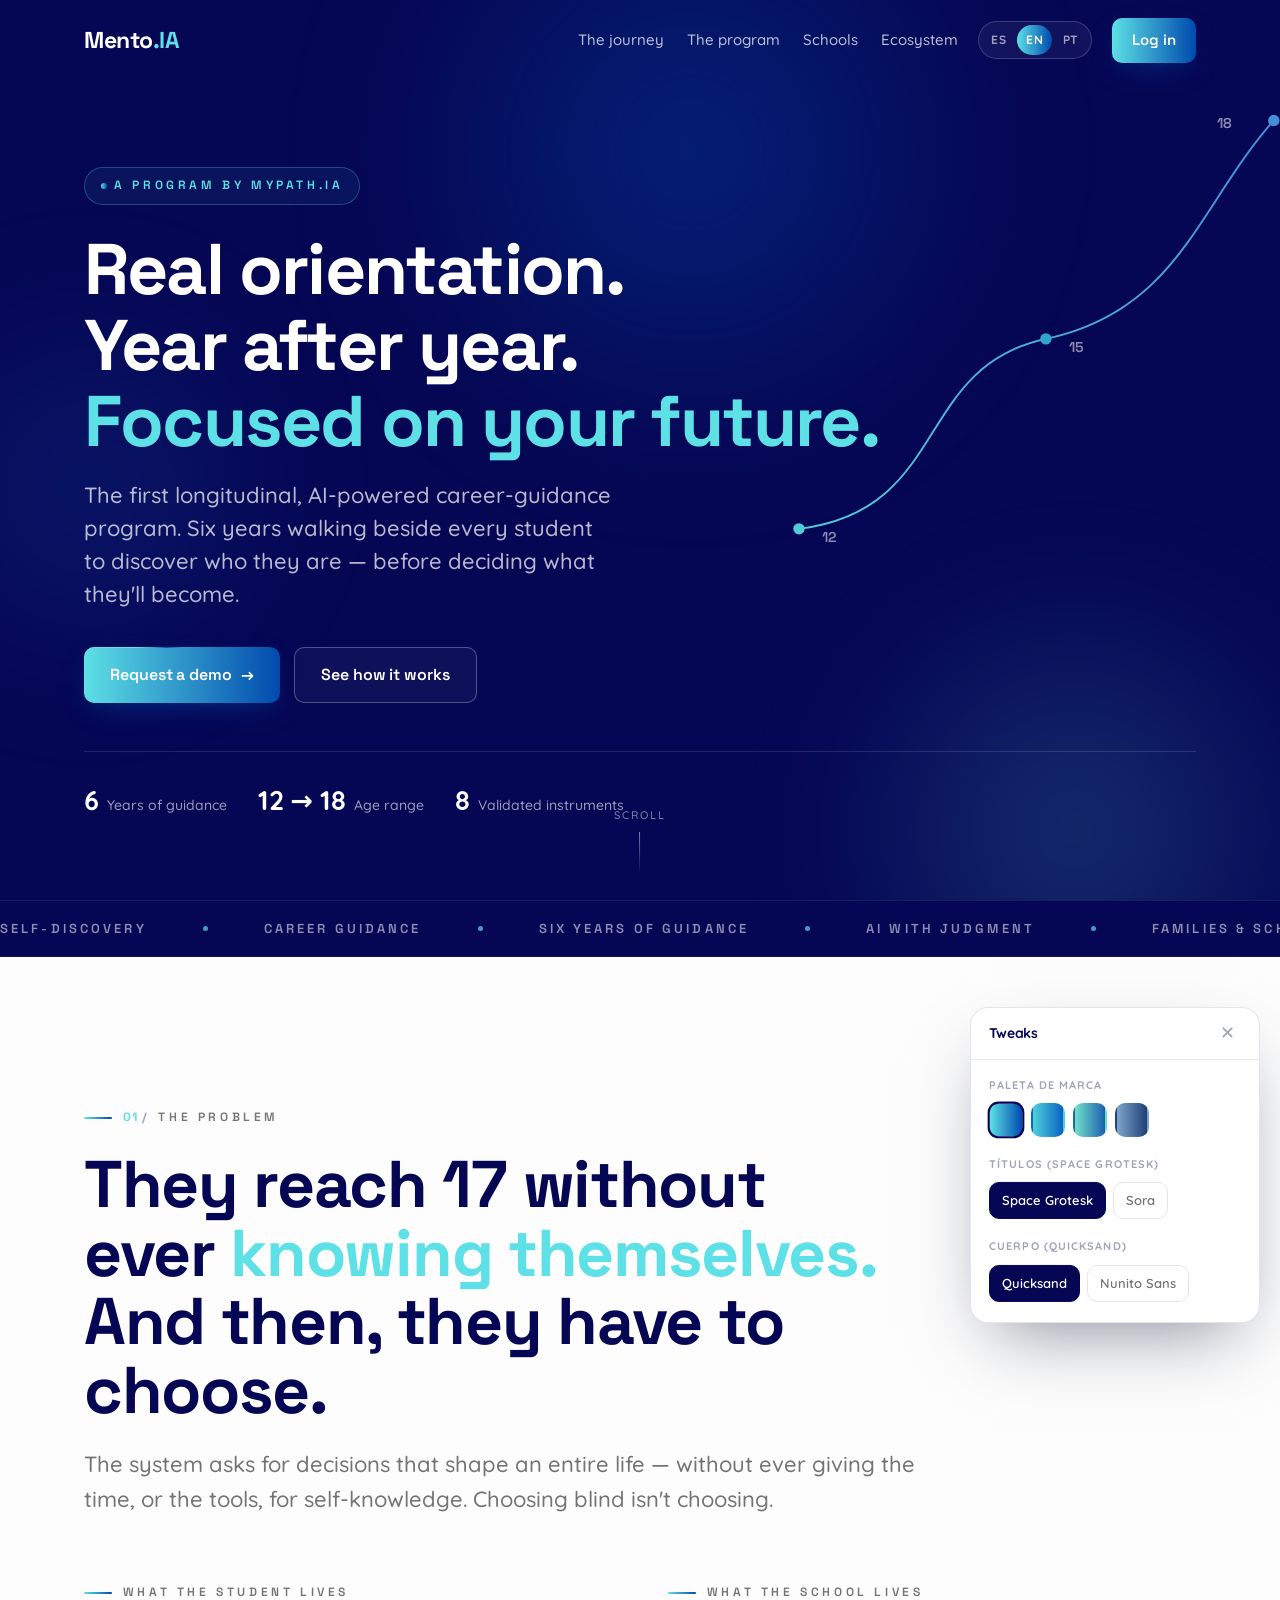
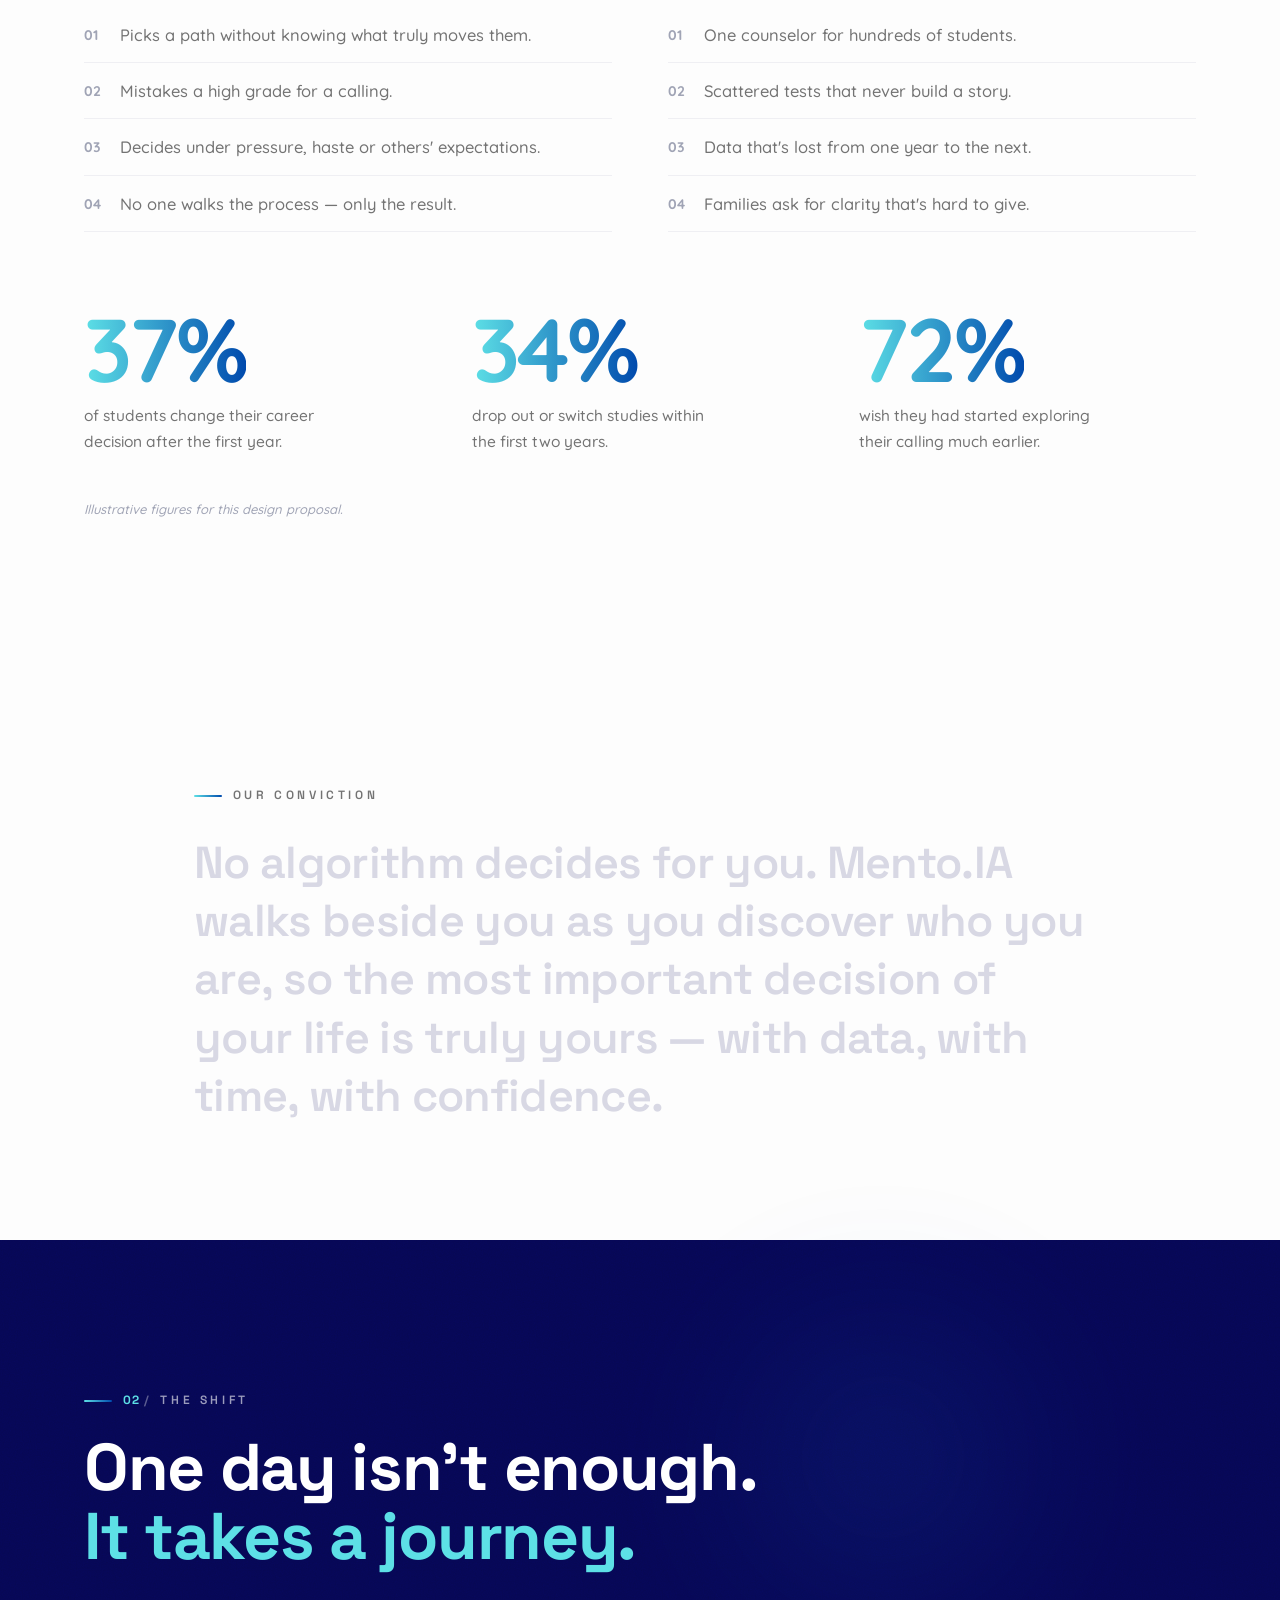
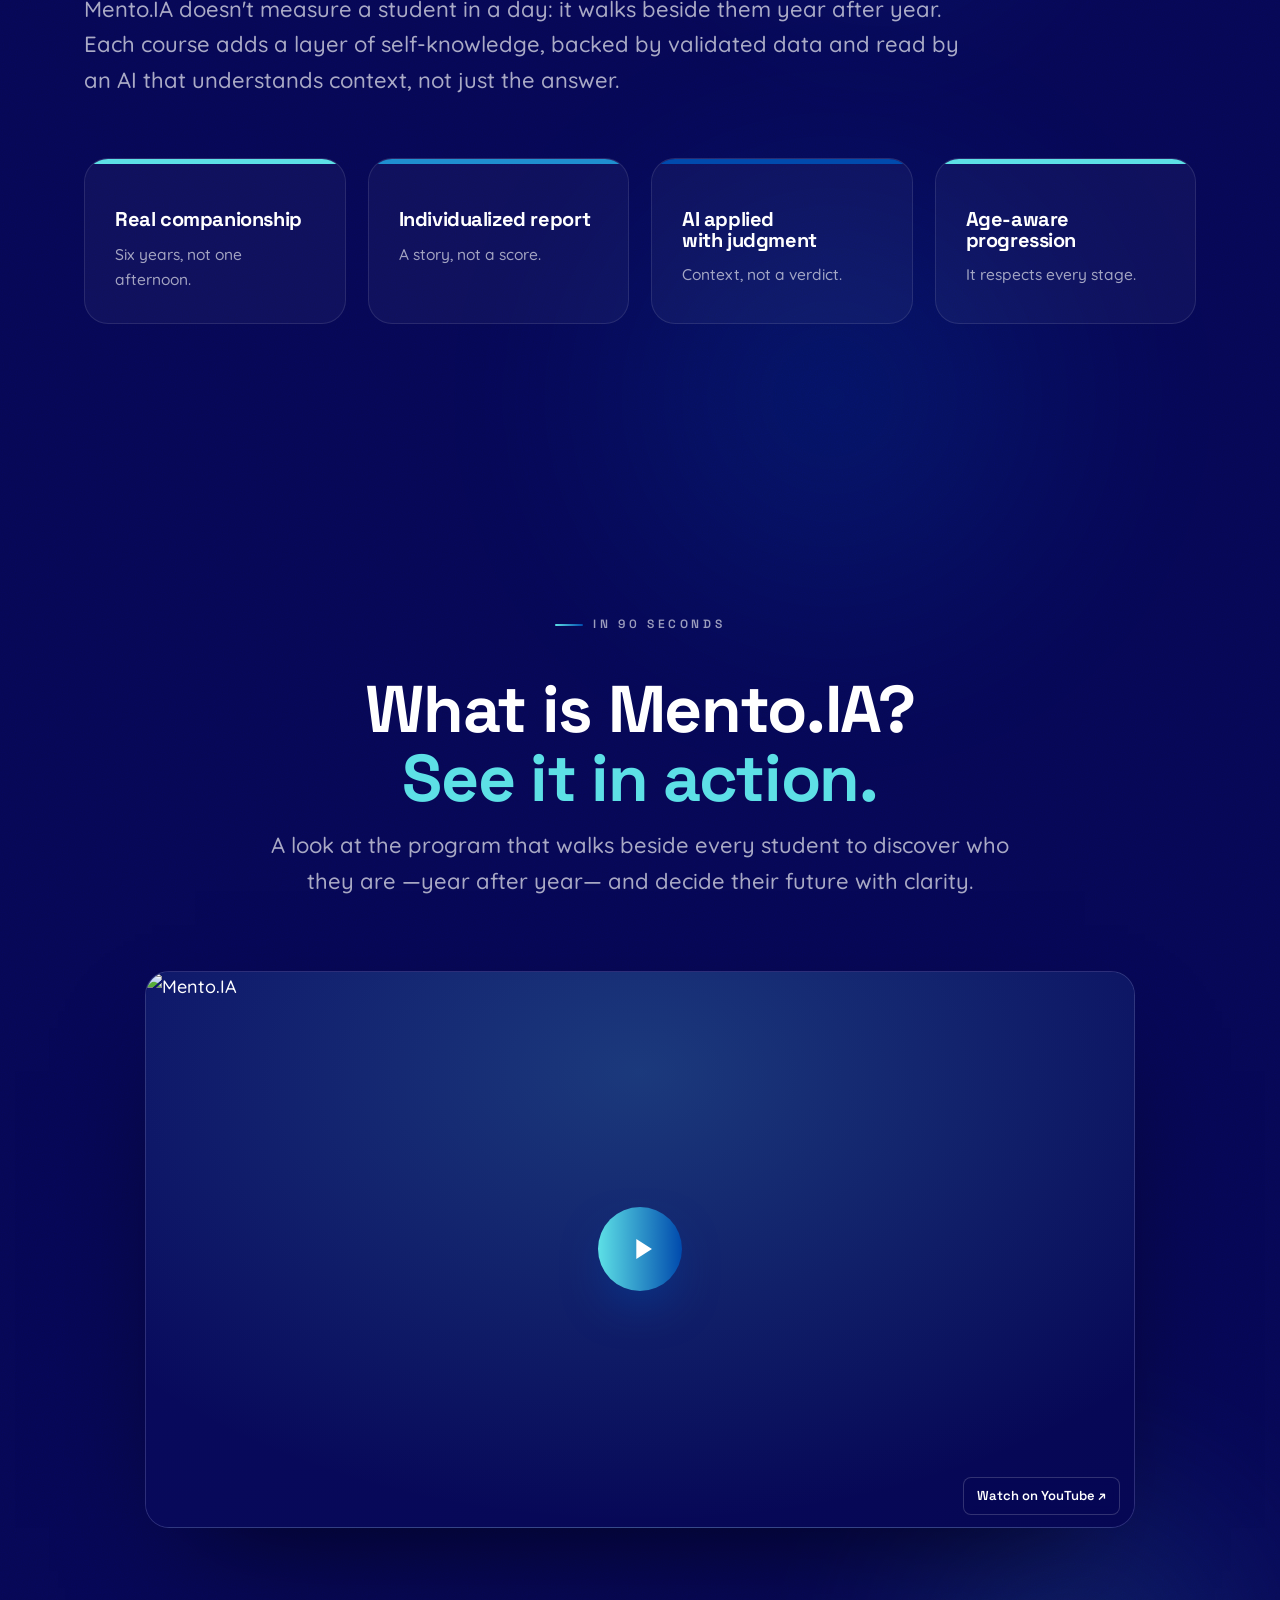
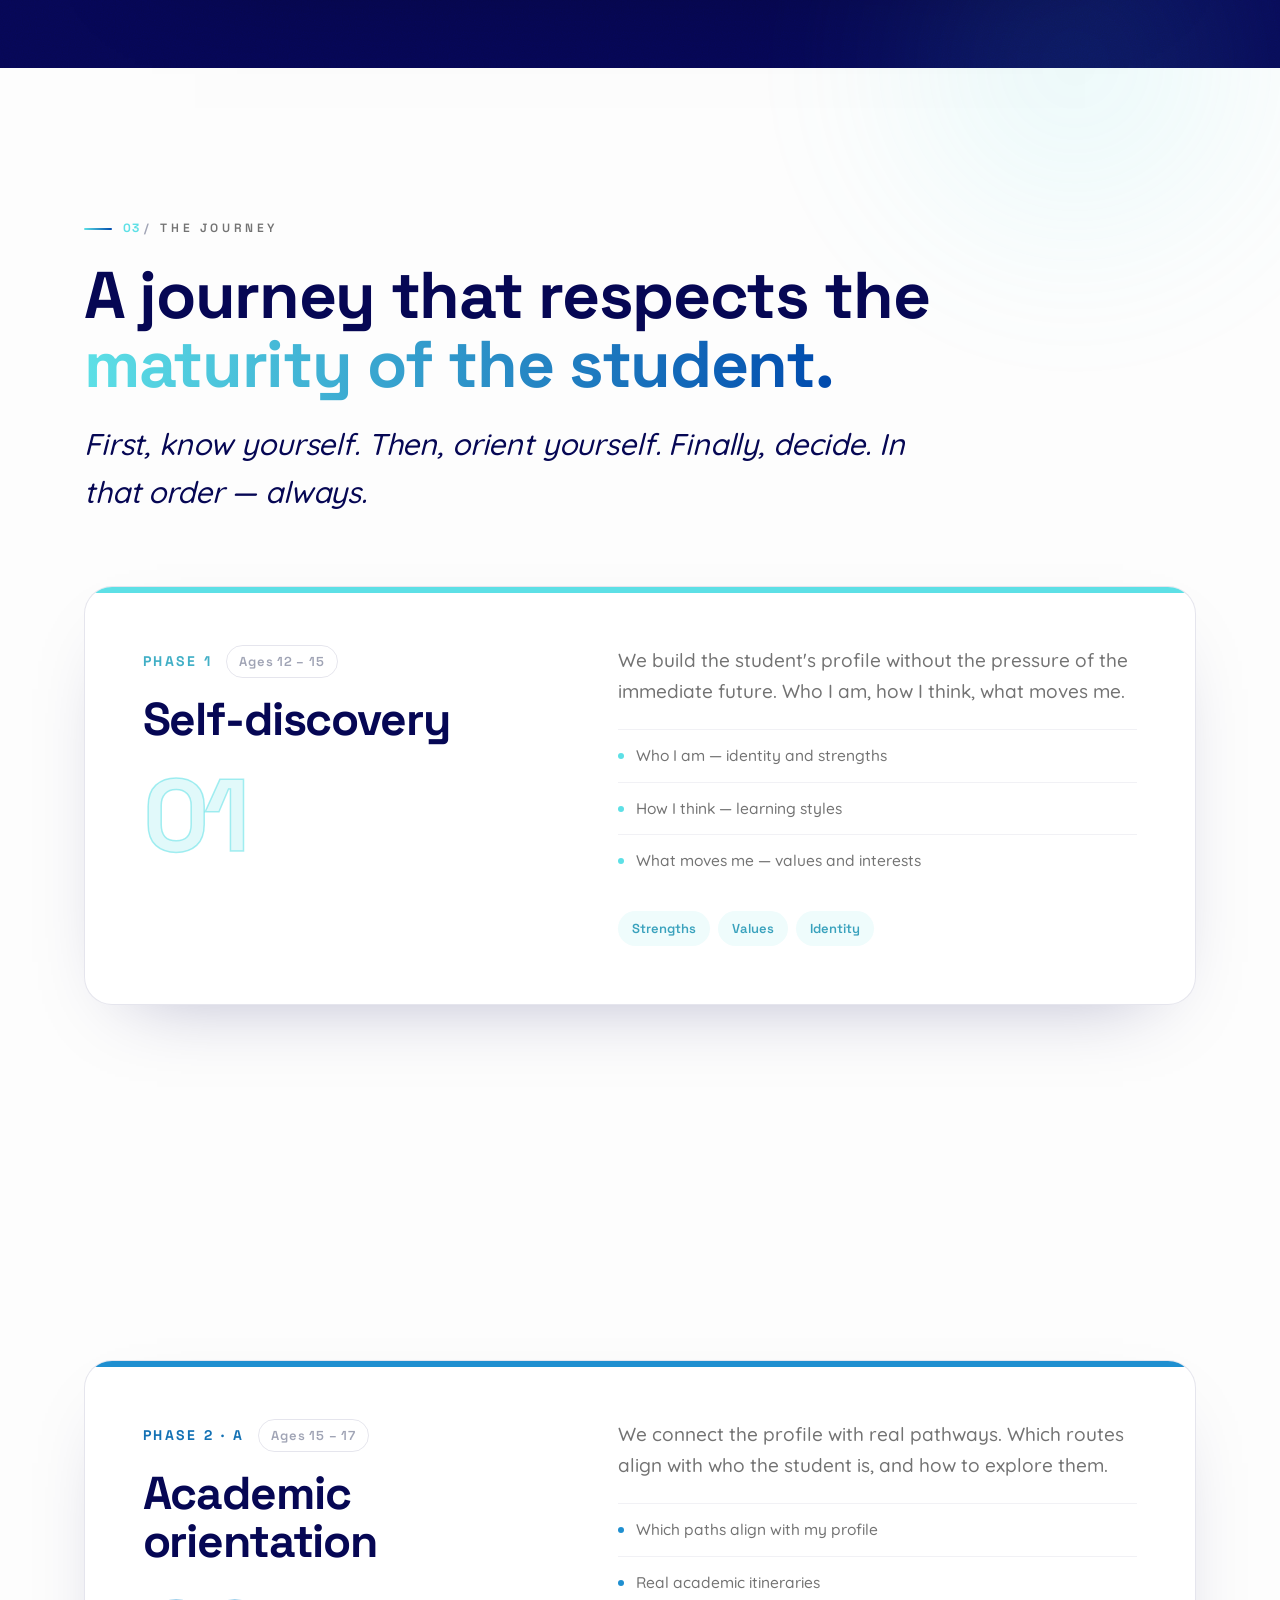
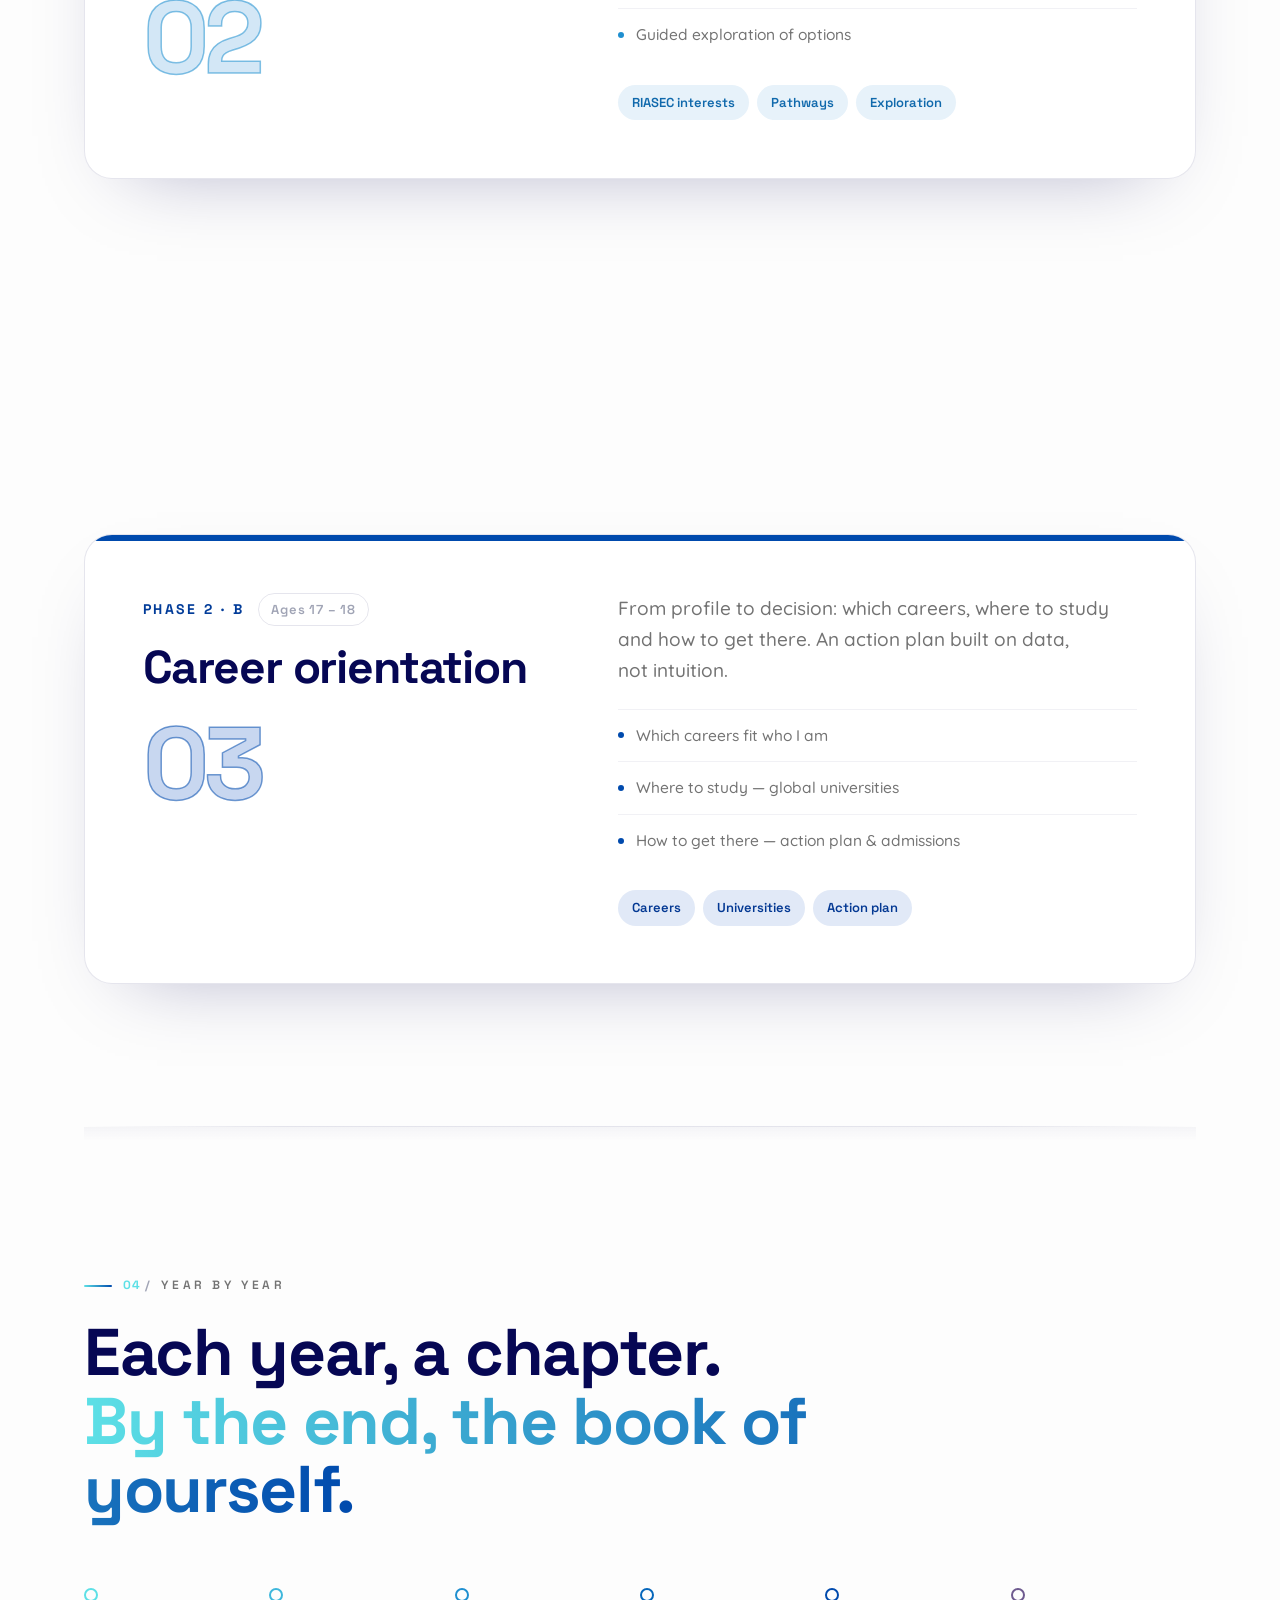
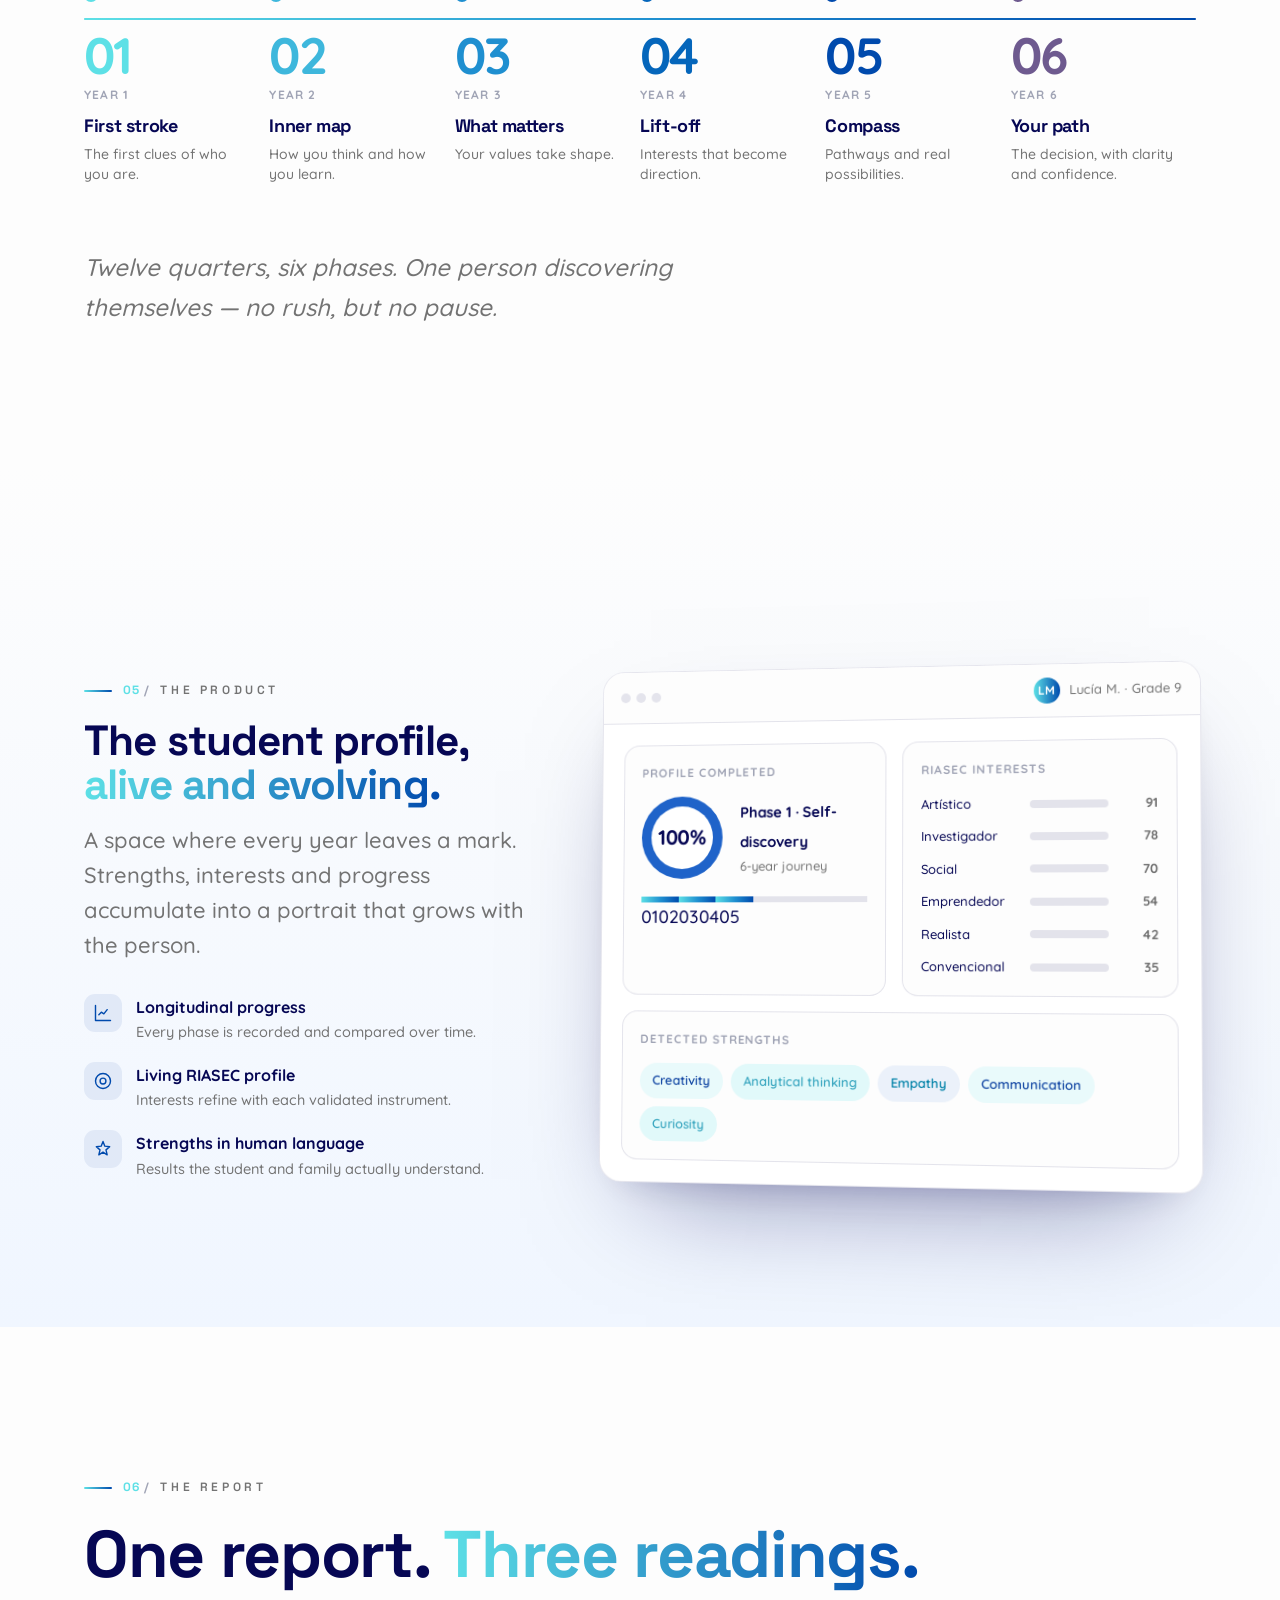
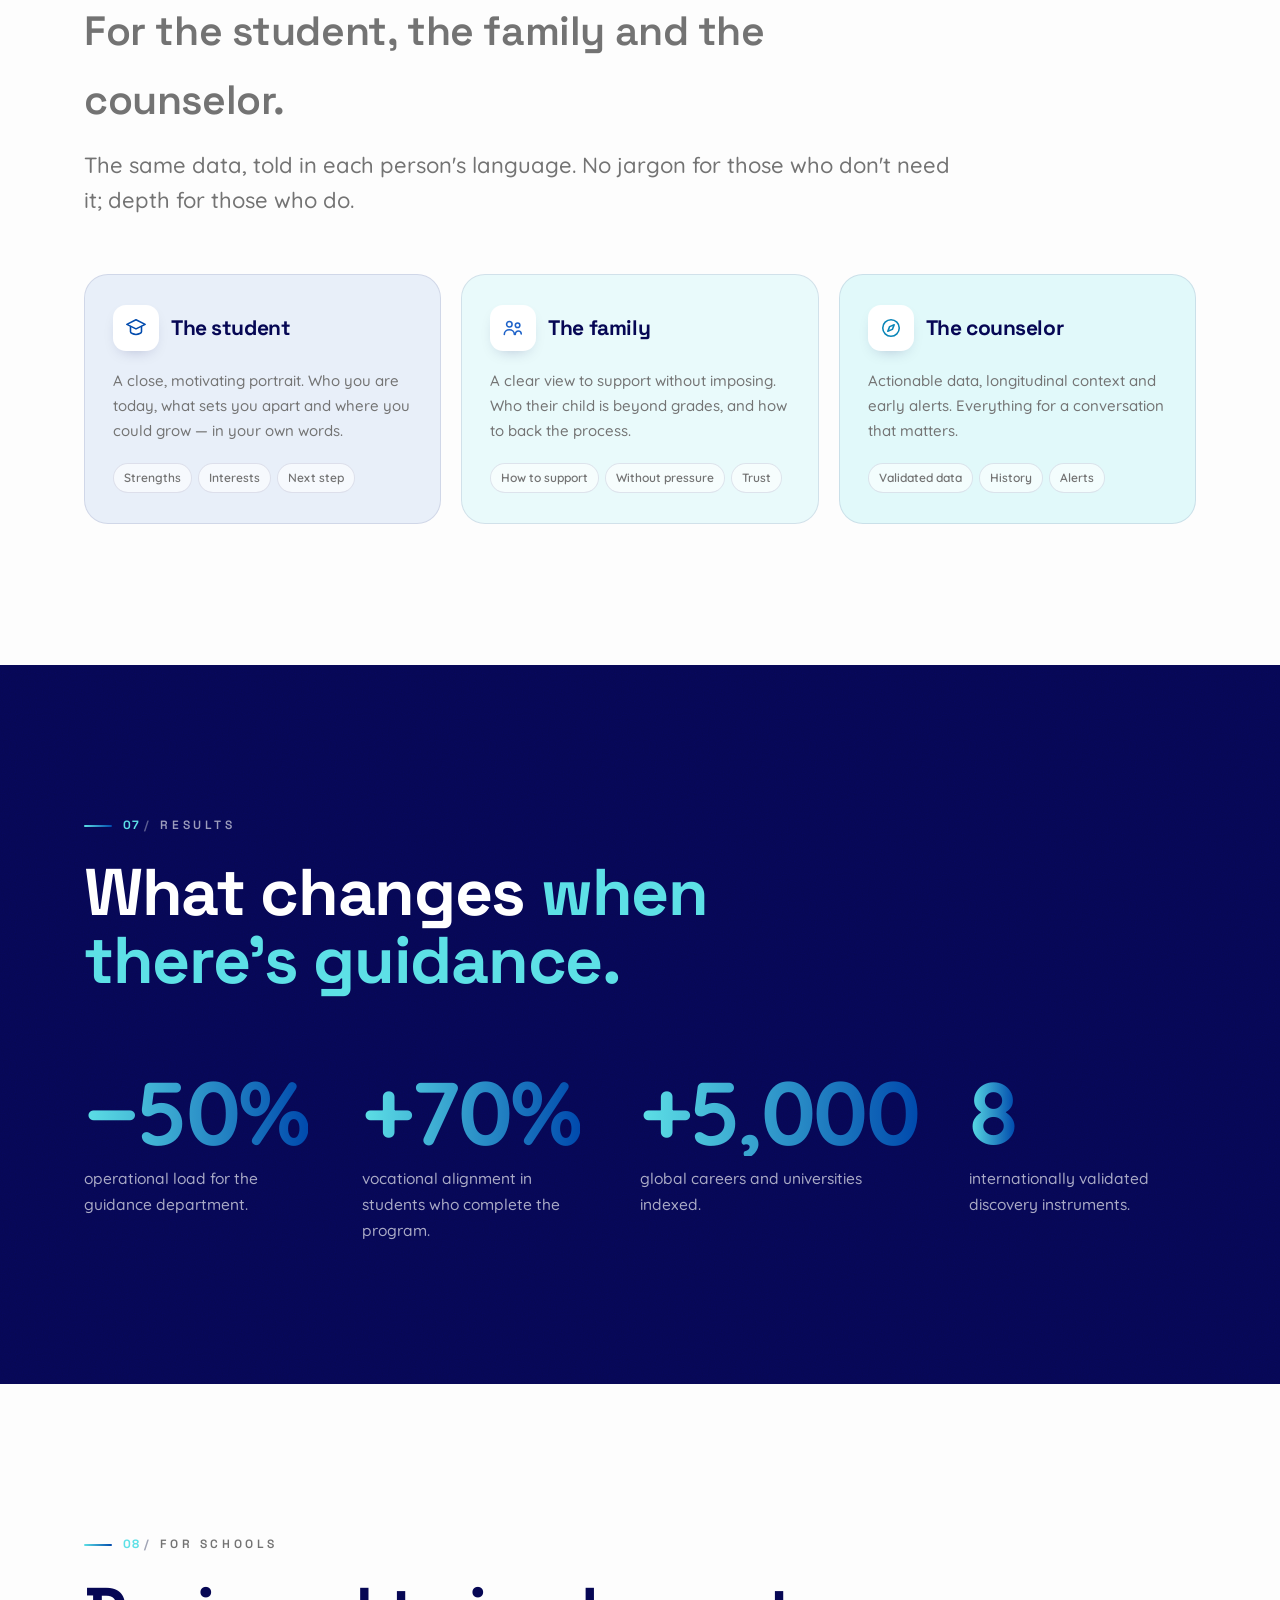
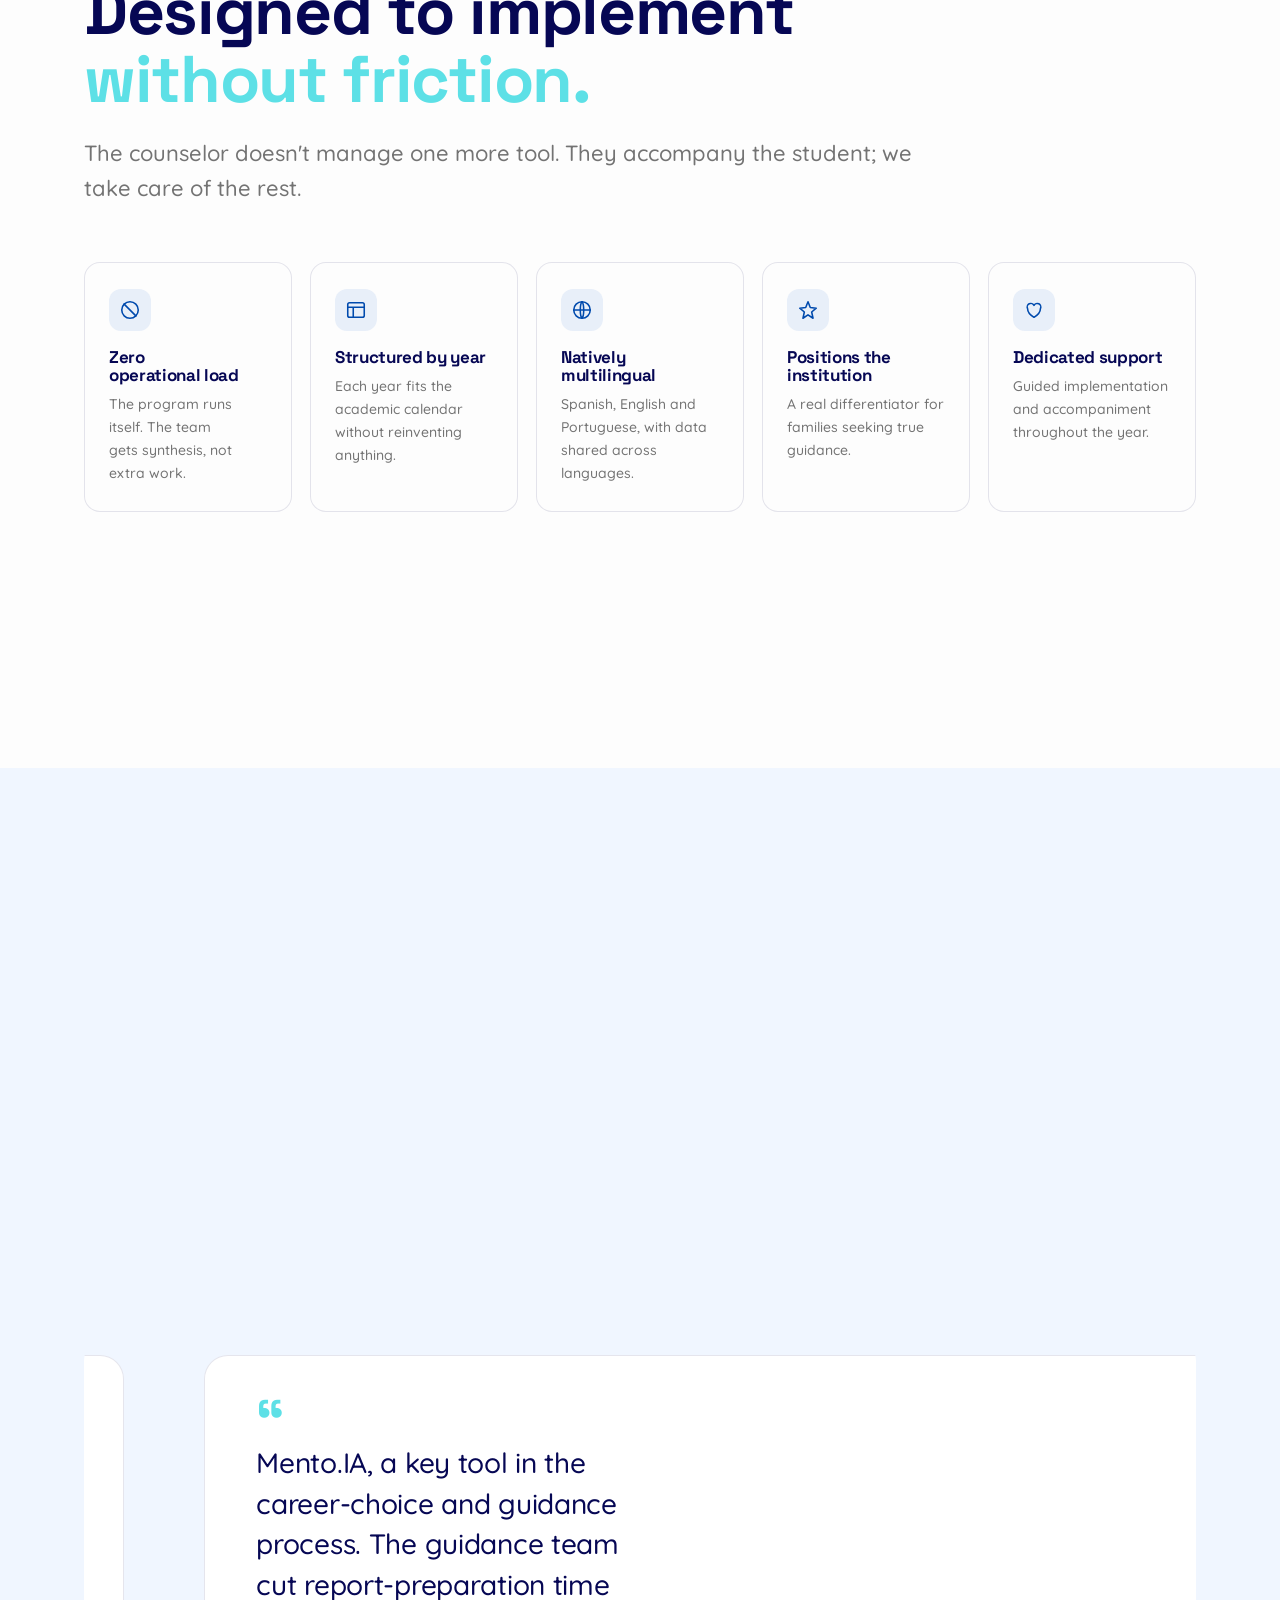
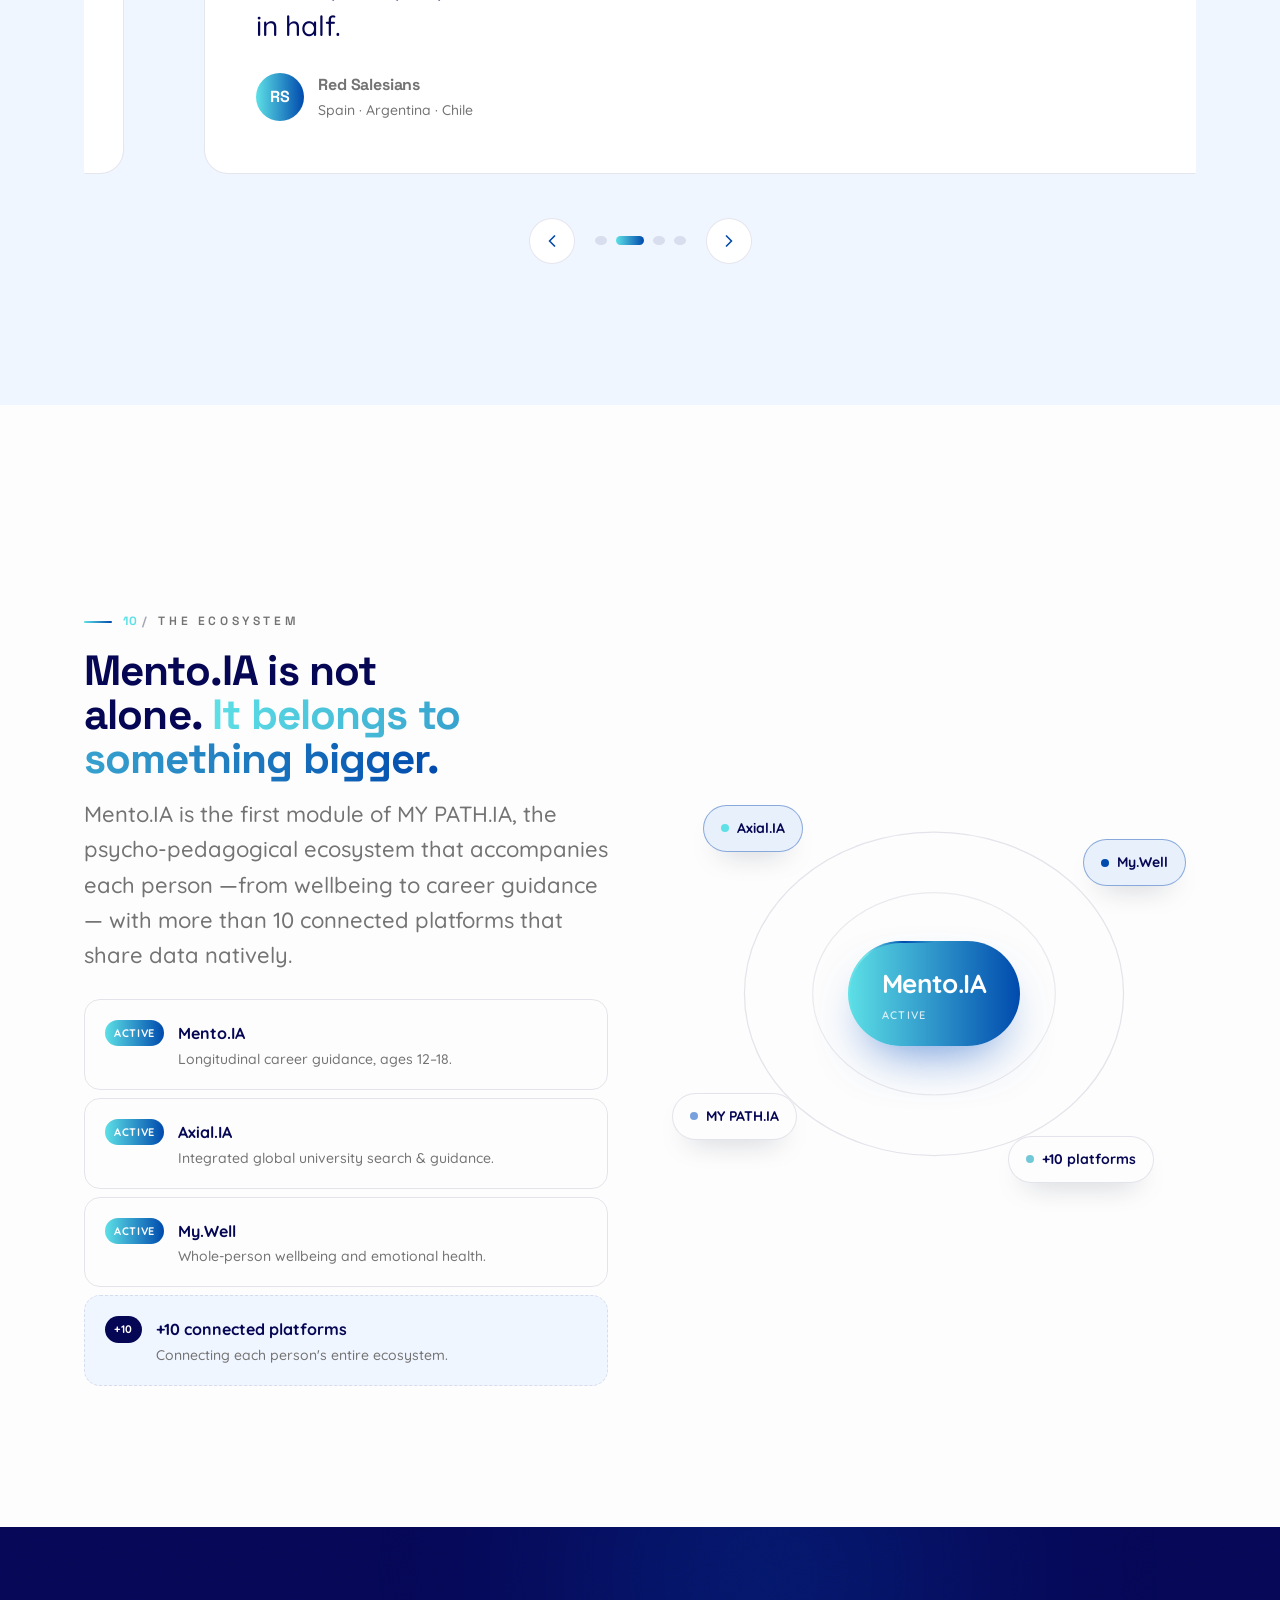
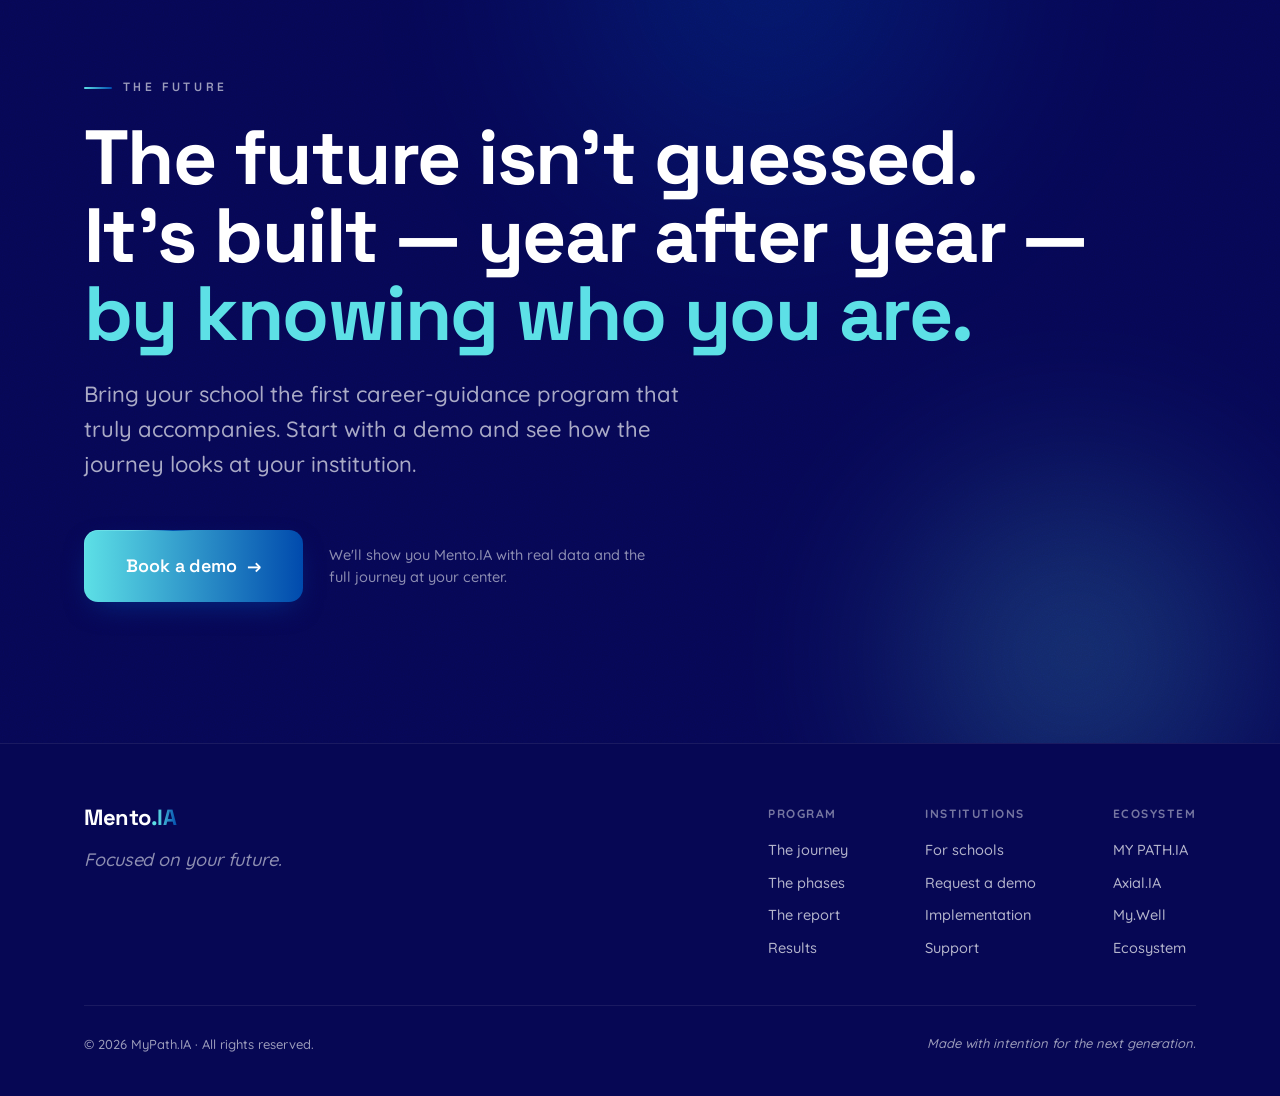
==== index.html @ d7cb66f4 "Add files via upload" ====
<!DOCTYPE html>
<html lang="en" data-palette="">
<head>
<meta charset="UTF-8" />
<meta name="viewport" content="width=device-width, initial-scale=1.0" />
<title>Mento.IA — Focused on your future.</title>
<link rel="preconnect" href="https://fonts.googleapis.com" />
<link rel="preconnect" href="https://fonts.gstatic.com" crossorigin />
<link href="https://fonts.googleapis.com/css2?family=Space+Grotesk:wght@400;500;600;700&family=Quicksand:wght@400;500;600;700&family=Sora:wght@500;600;700&family=Nunito+Sans:opsz,wght@6..12,400;6..12,500;6..12,600&display=swap" rel="stylesheet" />
<link rel="stylesheet" href="assets/mento.css?v=16" />
<link rel="stylesheet" href="assets/mento-sections.css?v=16" />
<link rel="stylesheet" href="assets/mento-product.css?v=16" />
<link rel="stylesheet" href="assets/mento-ui.css?v=16" />
<link rel="stylesheet" href="assets/mento-cult.css?v=16" />
<link rel="stylesheet" href="assets/mento-v2.css?v=16" />
<link rel="stylesheet" href="assets/mento-mobile.css?v=16" />
</head>
<body>
<template id="__bundler_thumbnail" data-bg-color="#060754">
  <svg viewBox="0 0 1200 800" xmlns="http://www.w3.org/2000/svg">
    <rect width="1200" height="800" fill="#060754"/>
    <text x="600" y="430" font-family="'Space Grotesk',sans-serif" font-size="150" font-weight="700" text-anchor="middle" fill="#fdfdfd">Mento<tspan fill="#5de0e6">.IA</tspan></text>
    <text x="600" y="510" font-family="sans-serif" font-size="34" letter-spacing="6" text-anchor="middle" fill="#5de0e6">FOCUSED ON YOUR FUTURE</text>
  </svg>
</template>
<div id="scroll-progress" aria-hidden="true"></div>

<!-- ===================== NAV ===================== -->
<header class="nav">
  <div class="wrap nav-inner">
    <a class="logo on-dark" href="#top"><span class="mento">Mento</span><span class="dot">.</span><span class="ia">IA</span></a>
    <nav class="nav-right">
      <div class="nav-links">
        <a href="#recorrido" data-i18n="nav.recorrido">El recorrido</a>
        <a href="#producto" data-i18n="nav.programa">El programa</a>
        <a href="#colegios" data-i18n="nav.colegios">Colegios</a>
        <a href="#ecosistema" data-i18n="nav.ecosistema">Ecosistema</a>
      </div>
      <div class="lang" role="group" aria-label="Idioma">
        <button data-lang="es">ES</button>
        <button data-lang="en">EN</button>
        <button data-lang="pt">PT</button>
      </div>
      <a href="https://mentoia.app/" target="_blank" rel="noopener" class="btn btn-primary" style="padding:10px 20px;font-size:15px" data-i18n="nav.login">Iniciar sesión</a>
      <button type="button" class="nav-burger" aria-label="Menú"><span></span><span></span><span></span></button>
    </nav>
  </div>
</header>

<div class="nav-panel">
  <a href="#recorrido" data-i18n="nav.recorrido">El recorrido</a>
  <a href="#producto" data-i18n="nav.programa">El programa</a>
  <a href="#colegios" data-i18n="nav.colegios">Colegios</a>
  <a href="#ecosistema" data-i18n="nav.ecosistema">Ecosistema</a>
  <a class="nav-panel-cta btn btn-primary" href="https://mentoia.app/" target="_blank" rel="noopener" data-i18n="nav.login">Iniciar sesión</a>
</div>

<!-- ===================== HERO ===================== -->
<section class="hero" id="top" data-screen-label="Hero">
  <div class="hero-bg" aria-hidden="true">
    <div class="glow glow-1"></div>
    <div class="glow glow-2"></div>
    <div class="glow glow-3"></div>
    <div class="hero-grain"></div>
  </div>
  <svg class="hero-path" viewBox="0 0 620 560" fill="none" aria-hidden="true">
    <defs>
      <linearGradient id="jpgrad" x1="60" y1="500" x2="560" y2="70" gradientUnits="userSpaceOnUse">
        <stop offset="0" stop-color="#5de0e6"></stop><stop offset="1" stop-color="#4d9fe8"></stop>
      </linearGradient>
    </defs>
    <path class="jp" d="M 60 500 C 220 480 180 330 320 300 C 460 270 480 160 560 70" stroke="url(#jpgrad)" stroke-width="2" pathLength="1" stroke-linecap="round"></path>
    <circle class="wp wp1" cx="60" cy="500" r="6" fill="#5de0e6"></circle>
    <circle class="wp wp2" cx="320" cy="300" r="6" fill="#37b9d8"></circle>
    <circle class="wp wp3" cx="560" cy="70" r="6" fill="#4d9fe8"></circle>
    <text class="wt wt1" x="84" y="514" font-family="Space Grotesk, sans-serif" font-size="15" font-weight="600" fill="rgba(253,253,253,.6)">12</text>
    <text class="wt wt2" x="344" y="314" font-family="Space Grotesk, sans-serif" font-size="15" font-weight="600" fill="rgba(253,253,253,.6)">15</text>
    <text class="wt wt3" x="500" y="78" font-family="Space Grotesk, sans-serif" font-size="15" font-weight="600" fill="rgba(253,253,253,.6)">18</text>
  </svg>
  <div class="wrap hero-inner">
    <span class="pill"><span class="pdot"></span><span data-i18n="hero.pill">Un programa de MyPath.IA</span></span>
    <h1 class="hero-serif serif-line-group">
      <span class="reveal-line"><span data-i18n="hero.s1">Orientación real.</span></span>
      <span class="reveal-line"><span data-i18n="hero.s2">Año tras año.</span></span>
      <span class="reveal-line"><span class="j" data-i18n="hero.s3">Focused on your future.</span></span>
    </h1>
    <p class="hero-sub" data-i18n="hero.sub">El primer programa de orientación vocacional longitudinal impulsado por IA. Seis años acompañando a cada estudiante a descubrir quién es — antes de decidir qué será.</p>
    <div class="hero-cta">
      <button type="button" class="btn btn-primary beam" data-demo><span data-i18n="hero.cta1">Solicitar una demo</span><span class="arr">→</span></button>
      <a href="#recorrido" class="btn btn-ghost on-dark"><span data-i18n="hero.cta2">Ver cómo funciona</span></a>
    </div>
    <div class="hero-meta">
      <div class="m"><b class="count" data-i18n="hero.m1n">6</b><span data-i18n="hero.m1l">Años de acompañamiento</span></div>
      <div class="m"><b data-i18n="hero.m2n">12 → 18</b><span data-i18n="hero.m2l">Edades</span></div>
      <div class="m"><b class="count" data-i18n="hero.m3n">8</b><span data-i18n="hero.m3l">Instrumentos validados</span></div>
    </div>
  </div>
  <div class="scroll-cue"><span data-i18n="hero.scroll">Desliza</span><span class="bar"></span></div>
</section>

<!-- ===================== MARQUEE ===================== -->
<div class="marquee" data-screen-label="Marquee">
  <div class="marquee-track">
    <div class="marquee-group">
      <span data-i18n="mq.1">Autoconocimiento</span><i></i>
      <span data-i18n="mq.2">Orientación vocacional</span><i></i>
      <span data-i18n="mq.3">Seis años de acompañamiento</span><i></i>
      <span data-i18n="mq.4">IA con criterio</span><i></i>
      <span data-i18n="mq.5">Familias y colegios</span><i></i>
      <span data-i18n="mq.6">Focused on your future</span><i></i>
    </div>
    <div class="marquee-group" aria-hidden="true">
      <span data-i18n="mq.1">Autoconocimiento</span><i></i>
      <span data-i18n="mq.2">Orientación vocacional</span><i></i>
      <span data-i18n="mq.3">Seis años de acompañamiento</span><i></i>
      <span data-i18n="mq.4">IA con criterio</span><i></i>
      <span data-i18n="mq.5">Familias y colegios</span><i></i>
      <span data-i18n="mq.6">Focused on your future</span><i></i>
    </div>
  </div>
</div>

<!-- ===================== PROBLEM ===================== -->
<section class="section" id="problema" data-screen-label="Problema">
  <div class="wrap">
    <div class="sec-head reveal">
      <span class="eyebrow"><i class="sx">01</i><span data-i18n="prob.eyebrow">El problema</span></span>
      <h2 class="d2"><span data-i18n="prob.h2a">Llegan a los 17 sin</span> <span class="teal-text" data-i18n="prob.h2hl">haberse conocido nunca.</span><br /><span data-i18n="prob.h2b">Y entonces, tienen que elegir.</span></h2>
      <p class="lead" data-i18n="prob.lead">El sistema pide decisiones que marcan una vida entera, sin haber dado tiempo —ni herramientas— para el autoconocimiento. Elegir a ciegas no es elegir.</p>
    </div>
    <div class="problem-grid">
      <div class="reveal" data-d="1">
        <span class="eyebrow" data-i18n="prob.c1t">Lo que vive el estudiante</span>
        <ul class="prob-list" style="margin-top:18px">
          <li><span class="n">01</span><span data-i18n="prob.c1i1">Elige carrera sin saber qué le mueve de verdad.</span></li>
          <li><span class="n">02</span><span data-i18n="prob.c1i2">Confunde una nota alta con una vocación.</span></li>
          <li><span class="n">03</span><span data-i18n="prob.c1i3">Decide por presión, prisa o expectativas ajenas.</span></li>
          <li><span class="n">04</span><span data-i18n="prob.c1i4">Nadie acompaña el proceso, solo el resultado.</span></li>
        </ul>
      </div>
      <div class="reveal" data-d="2">
        <span class="eyebrow" data-i18n="prob.c2t">Lo que vive el colegio</span>
        <ul class="prob-list" style="margin-top:18px">
          <li><span class="n">01</span><span data-i18n="prob.c2i1">Un orientador para cientos de estudiantes.</span></li>
          <li><span class="n">02</span><span data-i18n="prob.c2i2">Tests sueltos que no construyen un relato.</span></li>
          <li><span class="n">03</span><span data-i18n="prob.c2i3">Datos que se pierden de un curso al siguiente.</span></li>
          <li><span class="n">04</span><span data-i18n="prob.c2i4">Las familias piden claridad que es difícil dar.</span></li>
        </ul>
      </div>
    </div>
    <div class="stats tri reveal">
      <div class="stat"><div class="num count" data-i18n="prob.s1n">37%</div><div class="lbl" data-i18n="prob.s1l">de los estudiantes cambia de decisión vocacional tras el primer año.</div></div>
      <div class="stat"><div class="num count" data-i18n="prob.s2n">34%</div><div class="lbl" data-i18n="prob.s2l">abandona o cambia de estudios en los primeros dos cursos.</div></div>
      <div class="stat"><div class="num count" data-i18n="prob.s3n">72%</div><div class="lbl" data-i18n="prob.s3l">querría haber empezado a explorar su vocación mucho antes.</div></div>
    </div>
    <p class="footnote reveal" data-i18n="prob.foot">
</p>
  </div>
</section>

<!-- ===================== MANIFESTO ===================== -->
<section class="manifesto" id="manifiesto" data-screen-label="Manifiesto">
  <div class="wrap">
    <span class="eyebrow reveal"><span data-i18n="man.eyebrow">Nuestra convicción</span></span>
    <p class="manifesto-text" data-words="man.text" style="margin-top:28px"></p>
  </div>
</section>

<!-- ===================== SHIFT ===================== -->
<section class="section dark" id="transformacion" data-screen-label="Transformacion">
  <div class="hero-bg" aria-hidden="true"><div class="glow glow-3" style="opacity:.22;top:0;left:50%"></div></div>
  <div class="wrap" style="position:relative;z-index:2">
    <div class="sec-head reveal">
      <span class="eyebrow on-dark"><i class="sx">02</i><span data-i18n="shift.eyebrow">La transformación</span></span>
      <h2 class="d2"><span data-i18n="shift.h2a">No basta con un test.</span> <span class="teal-text" data-i18n="shift.h2hl">Hace falta un recorrido.</span></h2>
      <p class="lead" data-i18n="shift.lead">Mento.IA no mide al estudiante en un día: lo acompaña año tras año. Cada curso suma una capa de autoconocimiento, respaldada por psicometría validada y leída por una IA que entiende el contexto, no solo la respuesta.</p>
    </div>
    <div class="phase-grid cols4">
      <div class="phase p1 reveal" data-d="1" style="background:rgba(255,255,255,.04);border-color:rgba(255,255,255,.1)"><h3 style="color:#fff;font-size:20px" data-i18n="shift.f1t">Acompañamiento real</h3><p style="color:rgba(255,255,255,.62)" data-i18n="shift.f1d">Seis años, no una tarde.</p></div>
      <div class="phase p2 reveal" data-d="2" style="background:rgba(255,255,255,.04);border-color:rgba(255,255,255,.1)"><h3 style="color:#fff;font-size:20px" data-i18n="shift.f2t">Informe individualizado</h3><p style="color:rgba(255,255,255,.62)" data-i18n="shift.f2d">Una historia, no una nota.</p></div>
      <div class="phase p3 reveal" data-d="3" style="background:rgba(255,255,255,.04);border-color:rgba(255,255,255,.1)"><h3 style="color:#fff;font-size:20px" data-i18n="shift.f3t">IA aplicada con criterio</h3><p style="color:rgba(255,255,255,.62)" data-i18n="shift.f3d">Contexto, no sentencia.</p></div>
      <div class="phase p1 reveal" data-d="4" style="background:rgba(255,255,255,.04);border-color:rgba(255,255,255,.1)"><h3 style="color:#fff;font-size:20px" data-i18n="shift.f4t">Progresión por edad</h3><p style="color:rgba(255,255,255,.62)" data-i18n="shift.f4d">Respeta cada etapa.</p></div>
    </div>
  </div>
</section>

<!-- ===================== VIDEO ===================== -->
<section class="section video-sec dark" id="video" data-screen-label="Video">
  <div class="hero-bg" aria-hidden="true"><div class="glow glow-1" style="top:-30%;left:35%;opacity:.3"></div><div class="glow glow-2" style="opacity:.22"></div></div>
  <div class="wrap" style="position:relative;z-index:2">
    <div class="sec-head reveal" style="max-width:740px;margin-inline:auto;text-align:center">
      <span class="eyebrow on-dark" style="justify-content:center" data-i18n="vid.eyebrow">En 90 segundos</span>
      <h2 class="d2" style="margin-top:18px"><span data-i18n="vid.h2a">¿Qué es Mento.IA?</span> <span class="teal-text" data-i18n="vid.h2hl">Míralo en acción.</span></h2>
      <p class="lead" style="color:rgba(253,253,253,.66);margin-top:16px" data-i18n="vid.lead">Una mirada al programa que acompaña a cada estudiante a descubrir quién es —año tras año— y a decidir su futuro con claridad.</p>
    </div>
    <figure class="video-frame reveal" data-d="1" data-yt="KHsEqKNAp7k" style="width: 990px; max-width: 100%;">
      <img class="video-poster" src="https://i.ytimg.com/vi/KHsEqKNAp7k/maxresdefault.jpg" alt="Mento.IA" loading="lazy" onerror="this.onerror=null;this.src='https://i.ytimg.com/vi/KHsEqKNAp7k/hqdefault.jpg';this.classList.add('poster-fallback')" />
      <button type="button" class="video-play" aria-label="Reproducir vídeo">
        <svg viewBox="0 0 24 24" fill="currentColor"><path d="M8 5v14l11-7z"/></svg>
      </button>
      <a class="video-yt" href="https://www.youtube.com/watch?v=KHsEqKNAp7k" target="_blank" rel="noopener" data-i18n="vid.yt">Ver en YouTube ↗</a>
    </figure>
  </div>
</section>

<!-- ===================== JOURNEY ===================== -->
<section class="section" id="recorrido" data-screen-label="Recorrido">
  <div class="wrap">
    <div class="sec-head reveal">
      <span class="eyebrow"><i class="sx">03</i><span data-i18n="jour.eyebrow">El recorrido</span></span>
      <h2 class="d2"><span data-i18n="jour.h2a">Un viaje que respeta la</span> <span class="grad-text" data-i18n="jour.h2hl">madurez del estudiante.</span></h2>
      <p class="lead serif-line" style="font-size:clamp(20px,2.4vw,30px);color:var(--ink)" data-i18n="jour.lead">Primero conócete. Después oriéntate. Finalmente, decide.
En ese orden — siempre.</p>
    </div>
    <div class="phase-stack">
      <div class="phase-slot">
        <article class="phasecard p1">
          <div class="ph-left">
            <div class="ph-meta"><span class="ph-n" data-i18n="jour.p1n">Fase 1</span><span class="ph-age" data-i18n="jour.p1age">12 – 15 años</span></div>
            <h3 data-i18n="jour.p1t">Autoconocimiento</h3>
            <div class="ph-big">01</div>
          </div>
          <div class="ph-right">
            <p data-i18n="jour.p1d">Construimos el perfil del estudiante sin la presión del futuro inmediato. Quién soy, cómo pienso, qué me motiva.</p>
            <ul class="ph-list">
              <li data-i18n="jour.p1l1">Quién soy — identidad y fortalezas</li>
              <li data-i18n="jour.p1l2">Cómo pienso — estilos de aprendizaje</li>
              <li data-i18n="jour.p1l3">Qué me motiva — valores e intereses</li>
            </ul>
            <div class="ph-tags"><span data-i18n="jour.p1g1">Fortalezas</span><span data-i18n="jour.p1g2">Valores</span><span data-i18n="jour.p1g3">Identidad</span></div>
          </div>
        </article>
      </div>
      <div class="phase-slot">
        <article class="phasecard p2">
          <div class="ph-left">
            <div class="ph-meta"><span class="ph-n" data-i18n="jour.p2n">Fase 2 · A</span><span class="ph-age" data-i18n="jour.p2age">15 – 17 años</span></div>
            <h3 data-i18n="jour.p2t">Orientación académica</h3>
            <div class="ph-big">02</div>
          </div>
          <div class="ph-right">
            <p data-i18n="jour.p2d">Conectamos el perfil con itinerarios reales. Qué caminos se alinean con quién es el estudiante y cómo explorarlos.</p>
            <ul class="ph-list">
              <li data-i18n="jour.p2l1">Qué caminos se alinean con mi perfil</li>
              <li data-i18n="jour.p2l2">Itinerarios académicos reales</li>
              <li data-i18n="jour.p2l3">Exploración guiada de opciones</li>
            </ul>
            <div class="ph-tags"><span data-i18n="jour.p2g1">Intereses RIASEC</span><span data-i18n="jour.p2g2">Itinerarios</span><span data-i18n="jour.p2g3">Exploración</span></div>
          </div>
        </article>
      </div>
      <div class="phase-slot">
        <article class="phasecard p3">
          <div class="ph-left">
            <div class="ph-meta"><span class="ph-n" data-i18n="jour.p3n">Fase 2 · B</span><span class="ph-age" data-i18n="jour.p3age">17 – 18 años</span></div>
            <h3 data-i18n="jour.p3t">Orientación vocacional</h3>
            <div class="ph-big">03</div>
          </div>
          <div class="ph-right">
            <p data-i18n="jour.p3d">Del perfil a la decisión: qué carreras, dónde estudiar y cómo llegar. Un plan de acción con datos, no con intuición.</p>
            <ul class="ph-list">
              <li data-i18n="jour.p3l1">Qué carreras encajan conmigo</li>
              <li data-i18n="jour.p3l2">Dónde estudiar — universidades globales</li>
              <li data-i18n="jour.p3l3">Cómo llegar — plan de acción y admisiones</li>
            </ul>
            <div class="ph-tags"><span data-i18n="jour.p3g1">Carreras</span><span data-i18n="jour.p3g2">Universidades</span><span data-i18n="jour.p3g3">Plan de acción</span></div>
          </div>
        </article>
      </div>
    </div>
  </div>
</section>

<div class="block-sep" aria-hidden="true"></div>

<!-- ===================== CHAPTERS ===================== -->
<section class="section" id="capitulos" data-screen-label="Capitulos">
  <div class="wrap">
    <div class="sec-head reveal">
      <span class="eyebrow"><i class="sx">04</i><span data-i18n="chap.eyebrow">Año a año</span></span>
      <h2 class="d2"><span data-i18n="chap.h2a">Cada año, un capítulo.</span><br /><span class="grad-text" data-i18n="chap.h2hl">Al final, el libro de ti mismo.</span></h2>
    </div>
    <div class="chapters reveal">
      <div class="progress-line"></div>
      <article class="chapter"><div class="dot"></div><div class="cn">01</div><div class="cyr" data-i18n="chap.c1y">Año 1</div><h4 data-i18n="chap.c1t">Primer trazo</h4><p data-i18n="chap.c1d">Las primeras pistas de quién eres.</p></article>
      <article class="chapter"><div class="dot"></div><div class="cn">02</div><div class="cyr" data-i18n="chap.c2y">Año 2</div><h4 data-i18n="chap.c2t">Mapa interior</h4><p data-i18n="chap.c2d">Cómo piensas y cómo aprendes.</p></article>
      <article class="chapter"><div class="dot"></div><div class="cn">03</div><div class="cyr" data-i18n="chap.c3y">Año 3</div><h4 data-i18n="chap.c3t">Lo que importa</h4><p data-i18n="chap.c3d">Tus valores toman forma.</p></article>
      <article class="chapter"><div class="dot"></div><div class="cn">04</div><div class="cyr" data-i18n="chap.c4y">Año 4</div><h4 data-i18n="chap.c4t">Despegue</h4><p data-i18n="chap.c4d">Intereses que se vuelven dirección.</p></article>
      <article class="chapter"><div class="dot"></div><div class="cn">05</div><div class="cyr" data-i18n="chap.c5y">Año 5</div><h4 data-i18n="chap.c5t">Brújula</h4><p data-i18n="chap.c5d">Itinerarios y posibilidades reales.</p></article>
      <article class="chapter"><div class="dot"></div><div class="cn">06</div><div class="cyr" data-i18n="chap.c6y">Año 6</div><h4 data-i18n="chap.c6t">Tu camino</h4><p data-i18n="chap.c6d">La decisión, con claridad y confianza.</p></article>
    </div>
    <p class="chapter-foot reveal" data-i18n="chap.foot">Doce trimestres, seis fases. Una sola persona descubriéndose — sin prisa, pero sin pausa.</p>
  </div>
</section>

<!-- ===================== PRODUCT ===================== -->
<section class="section product" id="producto" data-screen-label="Producto">
  <div class="wrap">
    <div class="product-layout">
      <div class="product-copy reveal">
        <span class="eyebrow"><i class="sx">05</i><span data-i18n="prod.eyebrow">El producto</span></span>
        <h2 class="d3" style="margin-top:18px"><span data-i18n="prod.h2a">El perfil del estudiante,</span> <span class="grad-text" data-i18n="prod.h2hl">vivo y en evolución.</span></h2>
        <p class="lead" style="margin-top:16px" data-i18n="prod.lead">Un espacio donde cada curso deja huella. Fortalezas, intereses y progreso se acumulan en un retrato que crece con la persona.</p>
        <ul class="feat">
          <li><span class="ic"><svg viewBox="0 0 24 24" fill="none" stroke="currentColor" stroke-width="1.7" stroke-linecap="round" stroke-linejoin="round"><path d="M3 3v18h18"/><path d="M7 14l3-3 3 2 4-5"/></svg></span><span><b data-i18n="prod.f1t">Progreso longitudinal</b><span data-i18n="prod.f1d">Cada fase queda registrada y comparada en el tiempo.</span></span></li>
          <li><span class="ic"><svg viewBox="0 0 24 24" fill="none" stroke="currentColor" stroke-width="1.7" stroke-linecap="round" stroke-linejoin="round"><circle cx="12" cy="12" r="9"/><circle cx="12" cy="12" r="3.5"/></svg></span><span><b data-i18n="prod.f2t">Perfil RIASEC vivo</b><span data-i18n="prod.f2d">Los intereses se refinan con cada instrumento validado.</span></span></li>
          <li><span class="ic"><svg viewBox="0 0 24 24" fill="none" stroke="currentColor" stroke-width="1.7" stroke-linecap="round" stroke-linejoin="round"><path d="M12 3l2.2 5.6L20 9.3l-4.4 3.7L17 19l-5-3.2L7 19l1.4-6L4 9.3l5.8-.7z"/></svg></span><span><b data-i18n="prod.f3t">Fortalezas en lenguaje humano</b><span data-i18n="prod.f3d">Resultados que el estudiante y la familia entienden.</span></span></li>
        </ul>
      </div>
      <div class="reveal" data-d="2">
        <div class="app" data-tilt="6">
          <div class="app-bar">
            <div class="dots"><i></i><i></i><i></i></div>
            <div class="who"><span class="av">LM</span><span data-i18n="prod.app.name">Lucía M. · 6.º AÑO</span></div>
          </div>
          <div class="app-body">
            <div class="card">
              <div class="ct"><span data-i18n="prod.app.ring">Perfil completado</span></div>
              <div class="ring-wrap">
                <div class="ring" data-ring="100" style="position:relative"><div class="inner"><b data-ring-num>0%</b></div></div>
                <div class="ring-meta"><b data-i18n="prod.app.ringsub">Fase 1 · Autoconocimiento</b><p data-i18n="prod.app.tl">Recorrido de 6 años</p></div>
              </div>
              <div class="mini-tl" style="margin-top:18px">
                <div class="seg done"></div><div class="seg done"></div><div class="seg done"></div><div class="seg"></div><div class="seg"></div><div class="seg"></div>
              </div>
              <div class="yr"><span>01</span><span>02</span><span>03</span><span>04</span><span>05</span><span></span></div>
            </div>
            <div class="card">
              <div class="ct"><span data-i18n="prod.app.riasec">Intereses RIASEC</span></div>
              <div class="bars">
                <div class="bar-row"><span>Artístico</span><span class="track"><span class="fill" data-fill="91%"></span></span><span class="pct">91</span></div>
                <div class="bar-row"><span>Investigador</span><span class="track"><span class="fill" data-fill="78%"></span></span><span class="pct">78</span></div>
                <div class="bar-row"><span>Social</span><span class="track"><span class="fill" data-fill="70%"></span></span><span class="pct">70</span></div>
                <div class="bar-row"><span>Emprendedor</span><span class="track"><span class="fill" data-fill="54%"></span></span><span class="pct">54</span></div>
                <div class="bar-row"><span>Realista</span><span class="track"><span class="fill" data-fill="42%"></span></span><span class="pct">42</span></div>
                <div class="bar-row"><span>Convencional</span><span class="track"><span class="fill" data-fill="35%"></span></span><span class="pct">35</span></div>
              </div>
            </div>
            <div class="card span2">
              <div class="ct"><span data-i18n="prod.app.str">Fortalezas detectadas</span></div>
              <div class="chips">
                <span data-i18n="prod.app.s1">Creatividad</span>
                <span data-i18n="prod.app.s2">Pensamiento analítico</span>
                <span data-i18n="prod.app.s3">Empatía</span>
                <span data-i18n="prod.app.s4">Comunicación</span>
                <span data-i18n="prod.app.s5">Curiosidad</span>
              </div>
            </div>
          </div>
        </div>
      </div>
    </div>
  </div>
</section>

<!-- ===================== REPORT ===================== -->
<section class="section" id="informe" data-screen-label="Informe">
  <div class="wrap">
    <div class="sec-head reveal">
      <span class="eyebrow"><i class="sx">06</i><span data-i18n="rep.eyebrow">El informe</span></span>
      <h2 class="d2"><span data-i18n="rep.h2a">Un informe.</span> <span class="grad-text" data-i18n="rep.h2hl">Tres lecturas.</span><br /><span style="font-weight:600;font-size:.62em;letter-spacing:-.01em;color:var(--ink-soft)" data-i18n="rep.h2b">Para el estudiante, la familia y el orientador.</span></h2>
      <p class="lead" data-i18n="rep.lead">El mismo dato, contado en el idioma de cada persona. Sin tecnicismos para quien no los necesita; con profundidad para quien sí.</p>
    </div>
    <div class="report-grid">
      <article class="rcard r1 reveal" data-d="1">
        <div class="rt"><span class="ic"><svg viewBox="0 0 24 24" fill="none" stroke="currentColor" stroke-width="1.7" stroke-linecap="round" stroke-linejoin="round"><path d="M12 3L2 8l10 5 10-5-10-5z"/><path d="M6 10.5V16c0 1.5 3 3 6 3s6-1.5 6-3v-5.5"/></svg></span><h3 data-i18n="rep.r1t">El estudiante</h3></div>
        <p data-i18n="rep.r1d">Un retrato cercano y motivador. Quién eres hoy, qué te diferencia y hacia dónde podrías crecer — en tus palabras.</p>
        <div class="rtags"><span data-i18n="rep.r1g1">Fortalezas</span><span data-i18n="rep.r1g2">Intereses</span><span data-i18n="rep.r1g3">Próximo paso</span></div>
      </article>
      <article class="rcard r2 reveal" data-d="2">
        <div class="rt"><span class="ic"><svg viewBox="0 0 24 24" fill="none" stroke="currentColor" stroke-width="1.7" stroke-linecap="round" stroke-linejoin="round"><circle cx="8" cy="8" r="3"/><circle cx="17" cy="9" r="2.5"/><path d="M2.5 19c0-3 2.5-5 5.5-5s5.5 2 5.5 5"/><path d="M14.5 19c0-2.2 1.3-3.8 3.3-3.8 1.7 0 3.2 1.2 3.2 3.3"/></svg></span><h3 data-i18n="rep.r2t">La familia</h3></div>
        <p data-i18n="rep.r2d">Una visión clara para acompañar sin imponer. Cómo es su hijo o hija más allá de las notas, y cómo apoyar el proceso.</p>
        <div class="rtags"><span data-i18n="rep.r2g1">Cómo acompañar</span><span data-i18n="rep.r2g2">Sin presión</span><span data-i18n="rep.r2g3">Confianza</span></div>
      </article>
      <article class="rcard r3 reveal" data-d="3">
        <div class="rt"><span class="ic"><svg viewBox="0 0 24 24" fill="none" stroke="currentColor" stroke-width="1.7" stroke-linecap="round" stroke-linejoin="round"><circle cx="12" cy="12" r="9"/><path d="M15.5 8.5l-2 5-5 2 2-5z"/></svg></span><h3 data-i18n="rep.r3t">El orientador</h3></div>
        <p data-i18n="rep.r3d">Datos accionables, contexto longitudinal y alertas tempranas. Toda la información para una conversación que importa.</p>
        <div class="rtags"><span data-i18n="rep.r3g1">Psicometría</span><span data-i18n="rep.r3g2">Histórico</span><span data-i18n="rep.r3g3">Alertas</span></div>
      </article>
    </div>
  </div>
</section>

<!-- ===================== RESULTS ===================== -->
<section class="section dark" id="resultados" data-screen-label="Resultados">
  <div class="wrap" style="position:relative;z-index:2">
    <div class="sec-head reveal">
      <span class="eyebrow on-dark"><i class="sx">07</i><span data-i18n="res.eyebrow">Resultados</span></span>
      <h2 class="d2"><span data-i18n="res.h2a">Lo que cambia</span> <span class="teal-text" data-i18n="res.h2hl">cuando se acompaña.</span></h2>
    </div>
    <div class="stats reveal cols4">
      <div class="stat"><div class="num count" data-i18n="res.s1n">−50%</div><div class="lbl" style="color:rgba(255,255,255,.66)" data-i18n="res.s1l">de carga operativa para el departamento de orientación.</div></div>
      <div class="stat"><div class="num count" data-i18n="res.s2n">+70%</div><div class="lbl" style="color:rgba(255,255,255,.66)" data-i18n="res.s2l">de alineación vocacional en quienes completan el programa.</div></div>
      <div class="stat"><div class="num count" data-i18n="res.s3n">+5.000</div><div class="lbl" style="color:rgba(255,255,255,.66)" data-i18n="res.s3l">carreras y universidades globales indexadas.</div></div>
      <div class="stat"><div class="num count" data-i18n="res.s4n">8</div><div class="lbl" style="color:rgba(255,255,255,.66)" data-i18n="res.s4l">instrumentos psicométricos validados internacionalmente.</div></div>
    </div>
  </div>
</section>

<!-- ===================== SCHOOLS ===================== -->
<section class="section" id="colegios" data-screen-label="Colegios">
  <div class="wrap">
    <div class="sec-head reveal">
      <span class="eyebrow"><i class="sx">08</i><span data-i18n="sch.eyebrow">Para colegios</span></span>
      <h2 class="d2"><span data-i18n="sch.h2a">Diseñado para implementarse</span> <span class="teal-text" data-i18n="sch.h2hl">sin fricción.</span></h2>
      <p class="lead" data-i18n="sch.lead">El orientador no gestiona una herramienta más. Acompaña al estudiante; del resto nos ocupamos nosotros.</p>
    </div>
    <div class="school-grid">
      <article class="scard reveal" data-d="1"><div class="ic"><svg viewBox="0 0 24 24" fill="none" stroke="currentColor" stroke-width="1.7" stroke-linecap="round" stroke-linejoin="round"><circle cx="12" cy="12" r="9"/><path d="M5.6 5.6l12.8 12.8"/></svg></div><h4 data-i18n="sch.c1t">Cero carga operativa</h4><p data-i18n="sch.c1d">El programa corre solo. El equipo recibe síntesis, no trabajo extra.</p></article>
      <article class="scard reveal" data-d="2"><div class="ic"><svg viewBox="0 0 24 24" fill="none" stroke="currentColor" stroke-width="1.7" stroke-linecap="round" stroke-linejoin="round"><rect x="3" y="4" width="18" height="16" rx="2"/><path d="M3 9h18M9 9v11"/></svg></div><h4 data-i18n="sch.c2t">Estructura por curso</h4><p data-i18n="sch.c2d">Cada año encaja en el calendario académico sin reinventar nada.</p></article>
      <article class="scard reveal" data-d="3"><div class="ic"><svg viewBox="0 0 24 24" fill="none" stroke="currentColor" stroke-width="1.7" stroke-linecap="round" stroke-linejoin="round"><circle cx="12" cy="12" r="9"/><path d="M3 12h18M12 3c2.5 2.7 2.5 15.3 0 18M12 3c-2.5 2.7-2.5 15.3 0 18"/></svg></div><h4 data-i18n="sch.c3t">Multilingüe nativo</h4><p data-i18n="sch.c3d">Español, inglés, Francés, Catalán y Portugués, con el dato compartido entre idiomas.</p></article>
      <article class="scard reveal" data-d="4"><div class="ic"><svg viewBox="0 0 24 24" fill="none" stroke="currentColor" stroke-width="1.7" stroke-linecap="round" stroke-linejoin="round"><path d="M12 3l2.5 6.3L21 10l-5 4.2L17.5 21 12 17.3 6.5 21 8 14.2 3 10l6.5-.7z"/></svg></div><h4 data-i18n="sch.c4t">Posiciona a la institución</h4><p data-i18n="sch.c4d">Un diferenciador real ante familias que buscan acompañamiento.</p></article>
      <article class="scard reveal" data-d="5"><div class="ic"><svg viewBox="0 0 24 24" fill="none" stroke="currentColor" stroke-width="1.7" stroke-linecap="round" stroke-linejoin="round"><path d="M12 20s-7-4.5-7-9.5A3.7 3.7 0 0 1 12 7a3.7 3.7 0 0 1 7 3.5C19 15.5 12 20 12 20z"/></svg></div><h4 data-i18n="sch.c5t">Soporte dedicado</h4><p data-i18n="sch.c5d">Implementación guiada y acompañamiento durante todo el curso.</p></article>
    </div>
    <div class="eq-bar reveal"><span data-i18n="sch.eq1">Orientación</span><span class="op" data-i18n="sch.eqop1">−</span><span data-i18n="sch.eq2">Posicionamiento</span><span class="op" data-i18n="sch.eqop2">+</span><span class="gt" data-i18n="sch.eq3">Impacto</span></div>
  </div>
</section>

<!-- ===================== TRUST ===================== -->
<section class="section" id="confianza" style="background:var(--paper-2)" data-screen-label="Confianza">
  <div class="wrap">
    <div class="sec-head reveal">
      <span class="eyebrow"><i class="sx">09</i><span data-i18n="tru.eyebrow">Confían en nosotros</span></span>
      <h2 class="d2"><span data-i18n="tru.h2a">Colegios e instituciones</span> <span class="grad-text" data-i18n="tru.h2hl">que ya avanzan.</span></h2>
    </div>
    <div class="trust-stats reveal">
      <div class="tstat"><div class="num count" data-i18n="tru.s1n">12+</div><div class="lbl" data-i18n="tru.s1l">colegios e instituciones</div></div>
      <div class="tstat"><div class="num count" data-i18n="tru.s2n">8+</div><div class="lbl" data-i18n="tru.s2l">países representados</div></div>
      <div class="tstat"><div class="num count" data-i18n="tru.s3n">2.000+</div><div class="lbl" data-i18n="tru.s3l">estudiantes en seguimiento</div></div>
      <div class="tstat"><div class="num count" data-i18n="tru.s4n">+5</div><div class="lbl" data-i18n="tru.s4l">idiomas nativos del programa</div></div>
    </div>
    <div class="carousel reveal" data-carousel>
      <div class="carousel-viewport">
        <div class="carousel-track">
          <figure class="tquote">
            <div class="qm">“</div>
            <p data-i18n="tru.q1">La experiencia de los alumnos fue muy positiva. Destacaron el impacto positivo en la definición de la orientación vocacional y el módulo de opciones universitarias.</p>
            <figcaption class="by"><span class="av">DR</span><span><b data-i18n="tru.q1by">Diego Rubiolo</b><span data-i18n="tru.q1role">Director · Colegio Mar del Plata Day School</span></span></figcaption>
          </figure>
          <figure class="tquote">
            <div class="qm">“</div>
            <p data-i18n="tru.q2">Mento.IA, una herramienta clave en el proceso de elección de carrera y orientación vocacional. El equipo de orientación redujo a la mitad el tiempo de preparación de reportes.</p>
            <figcaption class="by"><span class="av">RS</span><span><b data-i18n="tru.q2by">Red Salesians</b><span data-i18n="tru.q2role">España · Argentina · Chile</span></span></figcaption>
          </figure>
          <figure class="tquote">
            <div class="qm">“</div>
            <p data-i18n="tru.q3">Me gusta mucho porque es interactivo, atractivo a la vista y muy sencillo de poder entender y manejar.</p>
            <figcaption class="by"><span class="av">GG</span><span><b data-i18n="tru.q3by">German Galo</b><span data-i18n="tru.q3role">School Principal · Discovery School</span></span></figcaption>
          </figure>
          <figure class="tquote">
            <div class="qm">“</div>
            <p data-i18n="tru.q4">Los alumnos percibieron la experiencia como dinámica, intuitiva y fácil de navegar en todos los capítulos. Las preguntas fueron claras, simples de responder e intuitivas.</p>
            <figcaption class="by"><span class="av">AZ</span><span><b data-i18n="tru.q4by">Andrea Beatriz Zacharewicz</b><span data-i18n="tru.q4role">Coordinadora de ACAP · Belgrano Day School</span></span></figcaption>
          </figure>
        </div>
      </div>
      <div class="carousel-ctrl">
        <button class="carousel-arr" data-carousel-prev aria-label="Anterior"><svg viewBox="0 0 24 24" fill="none" stroke="currentColor" stroke-width="2" stroke-linecap="round" stroke-linejoin="round"><path d="M15 18l-6-6 6-6"/></svg></button>
        <div class="carousel-dots" data-carousel-dots></div>
        <button class="carousel-arr" data-carousel-next aria-label="Siguiente"><svg viewBox="0 0 24 24" fill="none" stroke="currentColor" stroke-width="2" stroke-linecap="round" stroke-linejoin="round"><path d="M9 18l6-6-6-6"/></svg></button>
      </div>
    </div>
  </div>
</section>

<!-- ===================== ECOSYSTEM ===================== -->
<section class="section eco" id="ecosistema" data-screen-label="Ecosistema">
  <div class="wrap">
    <div class="eco-layout">
      <div class="reveal">
        <span class="eyebrow"><i class="sx">10</i><span data-i18n="eco.eyebrow">El ecosistema</span></span>
        <h2 class="d3" style="margin-top:18px"><span data-i18n="eco.h2a">Mento.IA no está solo.</span> <span class="grad-text" data-i18n="eco.h2hl">Forma parte de algo mayor.</span></h2>
        <p class="lead" style="margin-top:16px" data-i18n="eco.lead">Mento.IA es el primer módulo de MY PATH.IA, el ecosistema psicopedagógico que acompaña a cada persona desde el bienestar hasta la orientación vocacional, con más de 10 plataformas conectadas que comparten datos de forma nativa.</p>
        <ul class="eco-list" style="margin-top:26px">
          <li><span class="tag on" data-i18n="eco.l1tag">Activo</span><span><b data-i18n="eco.l1b">Mento.IA</b><p data-i18n="eco.l1d">Orientación vocacional longitudinal, 12–18 años.</p></span></li>
          <li><span class="tag on" data-i18n="eco.l2tag">Activo</span><span><b data-i18n="eco.l2b">Axial.IA</b><p data-i18n="eco.l2d">Guía y búsqueda universitaria global integrada.</p></span></li>
          <li><span class="tag on" data-i18n="eco.l3tag">Activo</span><span><b data-i18n="eco.l3b">My.Well</b><p data-i18n="eco.l3d">Bienestar integral y salud emocional del estudiante.</p></span></li>
          <li class="eco-more"><span class="tag plus" data-i18n="eco.l4tag">+10</span><span><b data-i18n="eco.l4b">Y más de 10 plataformas conectadas</b><p data-i18n="eco.l4d">Un ecosistema en expansión, con el dato del estudiante compartido entre módulos.</p></span></li>
        </ul>
      </div>
      <div class="eco-diagram reveal" data-d="2">
        <svg class="eco-orbits" viewBox="0 0 400 340" aria-hidden="true"><ellipse cx="200" cy="170" rx="150" ry="128" fill="none" stroke="rgba(6,7,84,.1)" stroke-width="1"/><ellipse cx="200" cy="170" rx="96" ry="80" fill="none" stroke="rgba(6,7,84,.08)" stroke-width="1"/></svg>
        <div class="eco-core beam"><span data-i18n="eco.core">Mento.IA</span><small data-i18n="eco.coresub">Activo</small></div>
        <div class="eco-node n1 live"><span class="nd" style="background:var(--teal)"></span><span data-i18n="eco.n1">Axial.IA</span></div>
        <div class="eco-node n2 live"><span class="nd" style="background:var(--blue)"></span><span data-i18n="eco.n2">My.Well</span></div>
        <div class="eco-node n3"><span class="nd" style="background:var(--violet)"></span><span data-i18n="eco.n3">MY PATH.IA</span></div>
        <div class="eco-node n4"><span class="nd" style="background:var(--gold)"></span><span data-i18n="eco.n4">+10 más</span></div>
      </div>
    </div>
  </div>
</section>

<!-- ===================== FINAL CTA ===================== -->
<section class="section final" id="contacto" data-screen-label="Contacto">
  <div class="hero-bg" aria-hidden="true"><div class="glow glow-1" style="top:-30%;left:30%"></div><div class="glow glow-2"></div></div>
  <div class="wrap final-inner">
    <span class="eyebrow on-dark reveal" data-i18n="fin.eyebrow">El futuro</span>
    <h2 class="reveal" style="margin-top:20px"><span data-i18n="fin.h2a">El futuro no se adivina.</span><br /><span data-i18n="fin.h2b">Se construye, año tras año</span><br /><span class="b3" data-i18n="fin.h2hl">sabiendo quién eres.</span></h2>
    <p class="lead reveal" data-i18n="fin.lead">Lleva a tu colegio el primer programa de orientación vocacional que acompaña de verdad. Empieza por una demo y descubre cómo se ve el recorrido en tu institución.</p>
    <div class="final-cta-row reveal" data-d="1">
      <button type="button" class="btn btn-primary btn-xl beam" data-demo><span data-i18n="fin.c1cta">Reservar demo</span><span class="arr">→</span></button>
      <p class="final-note" data-i18n="fin.c1d">Te mostramos Mento.IA con datos reales y el recorrido completo en tu centro.</p>
    </div>
  </div>
</section>

<!-- ===================== FOOTER ===================== -->
<footer class="footer">
  <div class="wrap">
    <div class="footer-top">
      <div style="max-width:300px">
        <a class="logo" href="#top"><span class="mento">Mento</span><span class="dot">.</span><span class="ia">IA</span></a>
        <p class="serif-line" style="margin-top:14px;color:rgba(255,255,255,.55);font-size:18px" data-i18n="foot.tag">Focused on your future.</p>
      </div>
      <div class="footer-cols">
        <div class="footer-col"><h5 data-i18n="foot.col1">Programa</h5><a href="#recorrido" data-i18n="foot.col1a">El recorrido</a><a href="#recorrido" data-i18n="foot.col1b">Las fases</a><a href="#informe" data-i18n="foot.col1c">El informe</a><a href="#resultados" data-i18n="foot.col1d">Resultados</a></div>
        <div class="footer-col"><h5 data-i18n="foot.col2">Instituciones</h5><a href="#colegios" data-i18n="foot.col2a">Para colegios</a><a href="#contacto" data-i18n="foot.col2b">Solicitar demo</a><a href="#colegios" data-i18n="foot.col2c">Implementación</a><a href="#contacto" data-i18n="foot.col2d">Soporte</a></div>
        <div class="footer-col"><h5 data-i18n="foot.col3">Ecosistema</h5><a href="https://mypathia.com" target="_blank" rel="noopener" data-i18n="foot.col3a">MY PATH.IA</a><a href="#ecosistema" data-i18n="foot.col3b">Axial.IA</a><a href="#ecosistema" data-i18n="foot.col3c">My.Well</a><a href="#ecosistema" data-i18n="foot.col3d">Ecosistema</a></div>
      </div>
    </div>
    <div class="footer-bottom">
      <span data-i18n="foot.rights">© 2026 MyPath.IA · Todos los derechos reservados.</span>
      <span class="serif-line" data-i18n="foot.made">Hecho con criterio para la próxima generación.</span>
    </div>
  </div>
</footer>

<!-- ===================== DEMO MODAL ===================== -->
<div class="modal" id="demo-modal" aria-hidden="true">
  <div class="modal-overlay" data-modal-close></div>
  <div class="modal-card" role="dialog" aria-modal="true" aria-labelledby="demo-title">
    <button class="modal-x" data-modal-close aria-label="Cerrar">✕</button>
    <div class="modal-head">
      <span class="eyebrow" data-i18n="form.eyebrow">Solicitar demo</span>
      <h3 id="demo-title" data-i18n="form.title">Conoce Mento.IA en tu institución</h3>
      <p data-i18n="form.sub">Cuéntanos un poco sobre ti y te mostramos el recorrido completo con datos reales.</p>
    </div>
    <form class="modal-form" id="demo-form" novalidate>
      <div class="frow">
        <div class="field"><label for="f-nombre" data-i18n="form.nombre">Nombre</label><input id="f-nombre" name="nombre" type="text" required autocomplete="given-name" /></div>
        <div class="field"><label for="f-apellido" data-i18n="form.apellido">Apellido</label><input id="f-apellido" name="apellido" type="text" required autocomplete="family-name" /></div>
      </div>
      <div class="field"><label for="f-colegio" data-i18n="form.colegio">Colegio / institución</label><input id="f-colegio" name="colegio" type="text" required autocomplete="organization" /></div>
      <div class="frow">
        <div class="field"><label for="f-cargo" data-i18n="form.cargo">Cargo</label><input id="f-cargo" name="cargo" type="text" required autocomplete="organization-title" /></div>
        <div class="field"><label for="f-pais" data-i18n="form.pais">País <span class="opt" data-i18n="form.opt">(opcional)</span></label><input id="f-pais" name="pais" type="text" autocomplete="country-name" /></div>
      </div>
      <div class="field"><label for="f-motivo" data-i18n="form.motivo">Motivo <span class="opt" data-i18n="form.opt">(opcional)</span></label><input id="f-motivo" name="motivo" type="text" maxlength="160" data-i18n-ph="form.motivoph" placeholder="¿Qué te gustaría ver en la demo?" /></div>
      <button type="submit" class="btn btn-primary modal-submit" data-i18n="form.submit">Solicitar demo</button>
    </form>
    <div class="modal-success" data-modal-success hidden>
      <div class="ms-ic"><svg viewBox="0 0 24 24" fill="none" stroke="currentColor" stroke-width="2" stroke-linecap="round" stroke-linejoin="round"><path d="M20 6L9 17l-5-5"/></svg></div>
      <h3 data-i18n="form.okt">¡Listo!</h3>
      <p data-i18n="form.okd">En menos de 24 hs alguien del equipo se contactará contigo :)</p>
    </div>
  </div>
</div>

<!-- ===================== TWEAKS PANEL ===================== -->
<div id="tweaks" aria-label="Tweaks">
  <div class="tw-head"><b>Tweaks</b><button class="tw-close" aria-label="Cerrar">✕</button></div>
  <div class="tw-body">
    <div class="tw-sec">
      <label>Paleta de marca</label>
      <div class="tw-sw">
        <button data-tw="palette" data-val="brand" style="background:linear-gradient(90deg,#5de0e6,#004aad)" title="Marca"></button>
        <button data-tw="palette" data-val="ocean" style="background:linear-gradient(90deg,#4fd1d9,#0b63c4)" title="Océano"></button>
        <button data-tw="palette" data-val="aurora" style="background:linear-gradient(90deg,#6fe0c8,#1d5fb0)" title="Aurora"></button>
        <button data-tw="palette" data-val="mono" style="background:linear-gradient(90deg,#7fa6c9,#1f3f7a)" title="Sobrio"></button>
      </div>
    </div>
    <div class="tw-sec">
      <label>Títulos (Space Grotesk)</label>
      <div class="tw-opts">
        <button data-tw="display" data-val="Space Grotesk">Space Grotesk</button>
        <button data-tw="display" data-val="Sora">Sora</button>
      </div>
    </div>
    <div class="tw-sec">
      <label>Cuerpo (Quicksand)</label>
      <div class="tw-opts">
        <button data-tw="body" data-val="Quicksand">Quicksand</button>
        <button data-tw="body" data-val="Nunito Sans">Nunito Sans</button>
      </div>
    </div>
  </div>
</div>

<script>
/* === CONFIG ===
   Pega aquí la URL de tu Apps Script (termina en /exec) para volcar el
   formulario a Google Sheets. Instrucciones: google-apps-script.gs
   Si queda vacío, el formulario abre el correo (mailto) como antes. */
window.MENTO_FORM_ENDPOINT = "https://script.google.com/macros/s/AKfycbylEmYj6vrDUJdZB-JFFg_ab8w-oLhyiExeFR-we4b_JEgDBe935TN7etxKxpeQzIoX2w/exec";
</script>
<script src="assets/i18n.es.js?v=16"></script>
<script src="assets/i18n.en.js?v=16"></script>
<script src="assets/i18n.pt.js?v=16"></script>
<script src="assets/app.js?v=16"></script>
</body>
</html>
---- assets/mento.css ----
/* ============================================================
   MENTO.IA — Design System (aligned to official Brand Book 2026)
   Palette: Teal #5de0e6 → Blue #004aad (90° gradient) · Navy #060754
            Ice #f0f6ff · White #fdfdfd · Gris #737373
   Type:    Space Grotesk (titles/logo/labels/buttons) + Quicksand (body)
   Slogan:  "Focused on your future."
   ============================================================ */

:root {
  /* — Brand core — */
  --teal:   #5de0e6;
  --blue:   #004aad;
  --navy:   #060754;
  --ice:    #f0f6ff;
  --white:  #fdfdfd;

  /* — Surfaces (default: light) — */
  --cosmos:    #060754;          /* navy — dark sections / hero */
  --cosmos-2:  #0a0c63;
  --cosmos-3:  #11147a;          /* lighter navy — cards on dark */
  --ink:       #060754;          /* primary text */
  --ink-soft:  #737373;          /* secondary text (brand gris medio) */
  --ink-faint: #a0a4b5;
  --paper:     #fdfdfd;
  --paper-2:   #f0f6ff;          /* ice blue */
  --paper-warm:#f0f6ff;
  --line:      rgba(6,7,84,.10);
  --line-2:    rgba(6,7,84,.055);

  /* — Accents (legacy aliases kept, repointed to brand family) — */
  --violet: #1f63c9;             /* mid-blue accent (rings, quotes, eco) */
  --gold:   #12a5c0;             /* teal-blue accent (chip variety) */

  /* — Journey spectrum: teal → mid → blue — */
  --phase-1: var(--teal);
  --phase-2: #1f8fd0;
  --phase-3: var(--blue);

  /* — Gradients (brand 90°) — */
  --grad:      linear-gradient(90deg, var(--teal), var(--blue));
  --grad-soft: linear-gradient(90deg, var(--teal), var(--blue));
  --grad-tri:  linear-gradient(90deg, var(--teal), #1f8fd0 52%, var(--blue));
  --grad-bright: linear-gradient(90deg, #7fe9ee, #4d9fe8); /* legible on navy */

  /* — Card tints — */
  --tint-violet: color-mix(in oklab, var(--teal) 16%, white);
  --tint-teal:   color-mix(in oklab, var(--teal) 22%, white);
  --tint-gold:   color-mix(in oklab, var(--blue) 8%, white);
  --tint-blue:   color-mix(in oklab, var(--blue) 9%, white);

  /* — Type — */
  --sans: "Quicksand", system-ui, sans-serif;        /* body */
  --display: "Space Grotesk", system-ui, sans-serif; /* titles/logo */
  --serif: "Quicksand", system-ui, sans-serif;        /* warm editorial lines */
  --tracking-eyebrow: .3em;

  /* — Rhythm — */
  --maxw: 1240px;
  --gutter: clamp(20px, 5vw, 64px);
  --section-y: clamp(80px, 11vw, 168px);
  --radius: 16px;
  --radius-lg: 24px;
  --ease: cubic-bezier(.22,.61,.36,1);
  --ease-out: cubic-bezier(.16,1,.3,1);
}

/* Tweak palettes (applied to <html data-palette="…">) */
html[data-palette="ocean"]{ --teal:#4fd1d9; --blue:#0b63c4; --violet:#1f6fd0; --gold:#13a6c2; }
html[data-palette="aurora"]{ --teal:#6fe0c8; --blue:#1d5fb0; --violet:#2a7a9e; --gold:#19a7a0; }
html[data-palette="mono"]{ --teal:#7fa6c9; --blue:#1f3f7a; --violet:#3a5586; --gold:#5a7ba0; }

*, *::before, *::after { box-sizing: border-box; }
html { -webkit-text-size-adjust: 100%; scroll-behavior: smooth; }
@media (prefers-reduced-motion: reduce){ html{ scroll-behavior:auto; } }

body {
  margin: 0;
  font-family: var(--sans);
  background: var(--paper);
  color: var(--ink);
  font-size: 18px;
  line-height: 1.65;
  font-weight: 500;
  -webkit-font-smoothing: antialiased;
  text-rendering: optimizeLegibility;
  overflow-x: clip;
}

h1,h2,h3,h4 { margin: 0; font-family: var(--display); font-weight: 700; line-height: 1.04; letter-spacing: -.02em; text-wrap: balance; }
p { margin: 0; text-wrap: pretty; }
a { color: inherit; text-decoration: none; }
img { display: block; max-width: 100%; }
button { font: inherit; cursor: pointer; border: none; background: none; color: inherit; }

/* ——— Scroll progress bar ——— */
#scroll-progress { position: fixed; top: 0; left: 0; height: 3px; width: 0%; z-index: 200;
  background: var(--grad); box-shadow: 0 0 12px color-mix(in oklab, var(--teal) 60%, transparent); transition: width .1s linear; }

/* ——— Layout primitives ——— */
.wrap { width: 100%; max-width: var(--maxw); margin-inline: auto; padding-inline: var(--gutter); }
.section { padding-block: var(--section-y); position: relative; }
.eyebrow {
  font-family: var(--display);
  font-size: 12px; font-weight: 600; letter-spacing: var(--tracking-eyebrow);
  text-transform: uppercase; color: var(--ink-soft);
  display: inline-flex; align-items: center; gap: .9em;
}
.eyebrow::before { content:""; width:28px; height:2px; border-radius:2px; background:var(--grad); }
.eyebrow.on-dark { color: rgba(253,253,253,.6); }

.serif-line { font-family: var(--sans); font-style: italic; font-weight: 500; letter-spacing: -.005em; line-height: 1.4; }
.grad-text { background: var(--grad); -webkit-background-clip: text; background-clip: text; color: transparent; }
.teal-text { color: var(--teal); }
.blue-text { color: var(--blue); }

/* Display scale */
.d1 { font-size: clamp(44px, 8.5vw, 112px); }
.d2 { font-size: clamp(33px, 5.2vw, 66px); }
.d3 { font-size: clamp(26px, 3.3vw, 44px); }
.lead { font-family: var(--sans); font-size: clamp(17px, 1.9vw, 22px); color: var(--ink-soft); line-height: 1.6; font-weight: 500; }

/* ——— Logo lockup ——— */
.logo { font-family: var(--display); font-weight: 700; letter-spacing: -.02em; font-size: 23px; display:inline-flex; align-items:baseline; line-height:1; }
.logo .dot { color: var(--teal); }
.logo .ia { background: var(--grad); -webkit-background-clip:text; background-clip:text; color:transparent; }
.logo.on-dark .mento { color:#fff; }
.logo.on-dark .ia { background:none; color: var(--teal); -webkit-text-fill-color: var(--teal); }
.logo.on-dark .dot { color: var(--teal); }

/* ——— Buttons ——— */
.btn { font-family: var(--display); display:inline-flex; align-items:center; gap:.55em; padding:14px 26px; border-radius:10px; font-weight:600; font-size:16px; letter-spacing:-.005em; transition: transform .25s var(--ease), box-shadow .25s var(--ease), background .3s; will-change: transform; }
.btn .arr { transition: transform .25s var(--ease); }
.btn:hover .arr { transform: translateX(4px); }
.btn-primary { background: var(--grad); color:#fff; box-shadow: 0 10px 30px -12px color-mix(in oklab, var(--blue) 70%, transparent); }
.btn-primary:hover { transform: translateY(-2px); box-shadow: 0 18px 44px -14px color-mix(in oklab, var(--blue) 75%, transparent); }
.btn-ghost { border:1.5px solid var(--blue); color: var(--blue); background: transparent; }
.btn-ghost:hover { background: var(--ice); transform: translateY(-2px); }
.btn-ghost.on-dark { color:#fff; border-color: rgba(255,255,255,.28); background: rgba(255,255,255,.04); }
.btn-ghost.on-dark:hover { border-color: var(--teal); color: var(--teal); background: rgba(93,224,230,.06); }

/* ——— Reveal animation (scroll) ——— */
.reveal { opacity: 0; transform: translateY(26px); transition: opacity .8s var(--ease-out), transform .8s var(--ease-out); }
.reveal.in { opacity: 1; transform: none; }
.reveal[data-d="1"]{ transition-delay:.06s } .reveal[data-d="2"]{ transition-delay:.12s }
.reveal[data-d="3"]{ transition-delay:.18s } .reveal[data-d="4"]{ transition-delay:.24s }
.reveal[data-d="5"]{ transition-delay:.30s } .reveal[data-d="6"]{ transition-delay:.36s }
@media (prefers-reduced-motion: reduce){ .reveal{ opacity:1 !important; transform:none !important; } }

/* tabular figures for any counter */
.count, .num, .stat .num, .tstat .num, .hero-meta .m b { font-variant-numeric: tabular-nums; font-feature-settings: "tnum" 1; }
---- assets/mento-sections.css ----
/* ============================================================
   MENTO.IA — Sections & Components
   ============================================================ */

/* ——————————————————— NAV ——————————————————— */
.nav { position: fixed; inset: 0 0 auto 0; z-index: 100; padding: 18px 0;
  transition: background .4s var(--ease), backdrop-filter .4s, box-shadow .4s, padding .4s; }
.nav.solid { background: color-mix(in oklab, var(--paper) 86%, transparent); backdrop-filter: blur(18px) saturate(1.2);
  box-shadow: 0 1px 0 var(--line); padding: 12px 0; }
.nav-inner { display:flex; align-items:center; justify-content:space-between; gap: 24px; }
.nav .logo { color: #fff; transition: color .4s; }
.nav.solid .logo .mento { color: var(--ink); }
.nav-right { display:flex; align-items:center; gap: clamp(10px, 1.6vw, 22px); }
.nav-links { display:flex; gap: clamp(14px,1.8vw,28px); }
.nav-links a { font-size: 15px; font-weight: 500; color: rgba(255,255,255,.74); transition: color .3s; position:relative; }
.nav.solid .nav-links a { color: var(--ink-soft); }
.nav-links a:hover { color: #fff; }
.nav.solid .nav-links a:hover { color: var(--ink); }
@media (max-width: 880px){ .nav-links{ display:none; } }

/* Language switcher */
.lang { display:inline-flex; align-items:center; gap:2px; padding:3px; border-radius:999px;
  border:1px solid rgba(255,255,255,.18); background: rgba(255,255,255,.05); transition: all .4s; }
.nav.solid .lang { border-color: var(--line); background: rgba(16,26,51,.03); }
.lang button { padding:5px 9px; border-radius:999px; font-size:12px; font-weight:700; letter-spacing:.04em;
  color: rgba(255,255,255,.6); transition: all .25s; }
.nav.solid .lang button { color: var(--ink-faint); }
.lang button.active { background: var(--grad); color:#fff; }
.nav.solid .lang button.active { color:#fff; }

/* ——————————————————— HERO ——————————————————— */
.hero { position: relative; min-height: 100svh; display:flex; align-items:center; overflow:hidden;
  background: var(--cosmos); color:#fff; padding-top: 90px; }
.hero-bg { position:absolute; inset:0; z-index:0; pointer-events:none; }
.glow { position:absolute; border-radius:50%; filter: blur(70px); opacity:.55; }
.glow-1 { width:60vw; height:46vw; top:-16%; left:24%; background: radial-gradient(circle, color-mix(in oklab,var(--blue) 80%, transparent), transparent 66%); }
.glow-2 { width:48vw; height:42vw; bottom:-22%; right:-8%; background: radial-gradient(circle, color-mix(in oklab,var(--teal) 60%, transparent), transparent 64%); opacity:.34; }
.glow-3 { width:38vw; height:34vw; top:30%; left:-12%; background: radial-gradient(circle, color-mix(in oklab,var(--violet) 70%, transparent), transparent 66%); opacity:.3; }
.hero-grain { position:absolute; inset:0; opacity:.5; mix-blend-mode:overlay;
  background-image: radial-gradient(rgba(255,255,255,.13) .5px, transparent .5px); background-size: 4px 4px; }
.hero-inner { position:relative; z-index:2; width:100%; }
.hero .pill { display:inline-flex; align-items:center; gap:.6em; padding:8px 16px; border-radius:999px;
  border:1px solid rgba(93,224,230,.28); background: rgba(93,224,230,.06); font-family:var(--display); font-size:12px; font-weight:600;
  letter-spacing: var(--tracking-eyebrow); text-transform:uppercase; color: var(--teal); }
.hero .pill .pdot { width:6px;height:6px;border-radius:50%; background: var(--grad); }
.hero-serif { font-family: var(--display); font-weight: 700; font-size: clamp(30px, 5.6vw, 76px); line-height:1.06; margin-top: 26px; color: #fff; letter-spacing:-.025em; }
.hero-serif .j { color: var(--teal); }
.hero-logo { font-family: var(--display); font-size: clamp(56px, 13vw, 168px); font-weight:700; letter-spacing:-.035em; line-height:.92; margin: 8px 0 0; }
.hero-logo .mento { color:#fff; } .hero-logo .dot{ color: var(--teal);} .hero-logo .ia{ color: var(--teal); }
.hero-sub { max-width: 620px; margin-top: 20px; font-size: clamp(17px,1.9vw,22px); color: rgba(255,255,255,.72); line-height:1.5; }
.hero-cta { display:flex; flex-wrap:wrap; gap:14px; margin-top: 36px; }
.hero-meta { display:flex; flex-wrap:wrap; align-items:center; gap: clamp(14px,2.4vw,34px); margin-top: 48px;
  padding-top: 26px; border-top: 1px solid rgba(255,255,255,.12); }
.hero-meta .m { display:flex; align-items:baseline; gap:9px; }
.hero-meta .m b { font-size: 27px; font-weight:800; letter-spacing:-.02em; }
.hero-meta .m span { font-size: 14px; color: rgba(255,255,255,.6); }
.scroll-cue { position:absolute; left:50%; bottom: 26px; transform:translateX(-50%); z-index:3; display:flex; flex-direction:column; align-items:center; gap:8px; color: rgba(255,255,255,.5); font-size:11px; letter-spacing:.18em; text-transform:uppercase; }
.scroll-cue .bar { width:1px; height:42px; background: linear-gradient(rgba(255,255,255,.5), transparent); animation: cue 2.2s var(--ease) infinite; transform-origin: top; }
@keyframes cue { 0%{ transform:scaleY(0); opacity:0 } 35%{ opacity:1 } 100%{ transform:scaleY(1); opacity:0 } }

/* Hero headline — static & always visible (entrance motion lives in scroll reveals) */
.reveal-line { display:block; }
.reveal-line > span { display:block; transform: none; }

/* ——————————————————— SECTION HEADERS ——————————————————— */
.sec-head { max-width: 880px; }
.sec-head .eyebrow { margin-bottom: 22px; }
.sec-head h2 { margin-bottom: 8px; }
.sec-head .lead { margin-top: 22px; }
.dark { background: var(--cosmos); color:#fff; }
.dark .lead { color: rgba(255,255,255,.66); }
.dark .sec-head .eyebrow { color: rgba(255,255,255,.6); }

/* ——————————————————— PROBLEM / STATS ——————————————————— */
.problem-grid { display:grid; grid-template-columns: 1fr 1fr; gap: 28px 56px; margin-top: 56px; }
@media (max-width: 760px){ .problem-grid{ grid-template-columns:1fr; gap:14px; } }
.prob-list { list-style:none; margin:0; padding:0; display:flex; flex-direction:column; gap:14px; }
.prob-list li { display:flex; gap:14px; align-items:flex-start; padding-bottom:14px; border-bottom:1px solid var(--line-2); font-size:16.5px; color:var(--ink-soft); }
.prob-list .n { font-variant-numeric: tabular-nums; font-weight:800; color: var(--ink-faint); font-size:14px; min-width:22px; padding-top:3px; }
.stats { display:grid; grid-template-columns: repeat(3,1fr); gap: clamp(20px,4vw,56px); margin-top: 72px; }
@media (max-width: 680px){ .stats{ grid-template-columns:1fr; gap:34px; } }
.stat .num { font-size: clamp(50px,7vw,92px); font-weight:800; letter-spacing:-.03em; line-height:1;
  background: var(--grad); -webkit-background-clip:text; background-clip:text; color:transparent; }
.stat .lbl { margin-top:10px; font-size:15.5px; color: var(--ink-soft); max-width: 28ch; }
.stats.tri .stat:nth-child(2) .num { background: var(--grad-soft); -webkit-background-clip:text; background-clip:text; }
.footnote { margin-top: 44px; font-size: 13px; color: var(--ink-faint); font-style:italic; }

/* ——————————————————— JOURNEY (phases) ——————————————————— */
.phase-grid { display:grid; grid-template-columns: repeat(3,1fr); gap: 22px; margin-top: 60px; }
@media (max-width: 860px){ .phase-grid{ grid-template-columns:1fr; } }
.phase { position:relative; padding: 34px 30px 30px; border-radius: var(--radius-lg); background: var(--paper);
  border:1px solid var(--line); overflow:hidden; transition: transform .5s var(--ease), box-shadow .5s var(--ease); }
.phase::before { content:""; position:absolute; inset:0 0 auto 0; height:5px; background: var(--pc); }
.phase:hover { transform: translateY(-6px); box-shadow: 0 30px 60px -30px color-mix(in oklab, var(--pc) 60%, transparent); }
.phase .ph-n { font-family: var(--serif); font-style:italic; font-size: 15px; color: var(--pc); }
.phase .ph-age { float:right; font-size:12.5px; font-weight:700; letter-spacing:.04em; text-transform:uppercase; color: var(--ink-faint); }
.phase h3 { font-size: 26px; margin: 16px 0 12px; }
.phase p { font-size: 15.5px; color: var(--ink-soft); }
.phase .ph-tags { display:flex; flex-wrap:wrap; gap:7px; margin-top:20px; }
.phase .ph-tags span { font-size:12.5px; font-weight:600; padding:5px 11px; border-radius:999px;
  background: color-mix(in oklab, var(--pc) 12%, white); color: color-mix(in oklab, var(--pc) 72%, var(--ink)); }
.phase.p1{ --pc: var(--phase-1); } .phase.p2{ --pc: var(--phase-2); } .phase.p3{ --pc: var(--phase-3); }
.spectrum-bar { height:5px; border-radius:999px; background: var(--grad-tri); margin-top: 30px; }

/* ——————————————————— CHAPTERS (6 modules) ——————————————————— */
.chapters { display:grid; grid-template-columns: repeat(6,1fr); gap: 0; margin-top: 64px; position:relative; }
.chapters::before { content:""; position:absolute; top: 30px; left:0; right:0; height:2px; background: var(--line); }
.chapters .progress-line { position:absolute; top:30px; left:0; height:2px; background: var(--grad-tri);
  width: var(--cw,0%); transition: width 1.4s var(--ease-out); border-radius:999px; }
@media (max-width: 900px){ .chapters{ grid-template-columns: 1fr 1fr; gap: 36px 22px; } .chapters::before,.chapters .progress-line{ display:none; } }
@media (max-width: 520px){ .chapters{ grid-template-columns: 1fr; } }
.chapter { position:relative; padding-right: 18px; }
.chapter .dot { width:14px; height:14px; border-radius:50%; background: var(--paper); border:2px solid var(--cc); position:relative; z-index:2; margin-bottom: 28px;
  box-shadow: 0 0 0 5px var(--paper); transition: transform .4s var(--ease); }
.chapter:hover .dot { transform: scale(1.5); }
.chapter .cn { font-size: clamp(38px,4vw,58px); font-weight:800; letter-spacing:-.03em; line-height:1; color: var(--cc); }
.chapter .cyr { font-size:12px; font-weight:700; letter-spacing:.1em; text-transform:uppercase; color: var(--ink-faint); margin-top:4px; }
.chapter h4 { font-size: 18px; margin: 12px 0 8px; }
.chapter p { font-size: 14px; color: var(--ink-soft); line-height:1.45; }
.chapter:nth-child(2){ --cc: var(--phase-1); }
.chapter:nth-child(3){ --cc: color-mix(in oklab,var(--phase-1),var(--phase-2)); }
.chapter:nth-child(4){ --cc: var(--phase-2); }
.chapter:nth-child(5){ --cc: color-mix(in oklab,var(--phase-2),var(--phase-3) 60%); }
.chapter:nth-child(6){ --cc: var(--phase-3); }
.chapter:nth-child(7){ --cc: color-mix(in oklab,var(--phase-3), #d9534f 40%); }
.chapter-foot { font-family: var(--serif); font-style:italic; font-size: clamp(18px,2vw,24px); color: var(--ink-soft); margin-top: 64px; max-width: 720px; }
---- assets/mento-product.css ----
/* ============================================================
   MENTO.IA — Product mock, report, trust, ecosystem, CTA, footer
   ============================================================ */

/* ——————————————————— PRODUCT MOCK (student profile) ——————————————————— */
.product { background: linear-gradient(180deg, var(--paper) 0%, var(--paper-2) 100%); overflow:hidden; }
.product-layout { display:grid; grid-template-columns: 0.85fr 1.15fr; gap: clamp(34px,5vw,76px); align-items:center; margin-top: 56px; }
@media (max-width: 940px){ .product-layout{ grid-template-columns:1fr; gap:44px; } }
.product-copy .feat { list-style:none; padding:0; margin:30px 0 0; display:flex; flex-direction:column; gap:18px; }
.product-copy .feat li { display:flex; gap:14px; align-items:flex-start; }
.product-copy .feat .ic { width:38px; height:38px; border-radius:11px; flex:none; display:grid; place-items:center;
  background: color-mix(in oklab, var(--blue) 12%, white); color: var(--blue); }
.product-copy .feat .ic svg { width:20px; height:20px; }
.product-copy .feat b { display:block; font-size:16px; font-weight:700; color:var(--ink); }
.product-copy .feat span { font-size:14.5px; color: var(--ink-soft); }

/* The app frame */
.app { background:#fff; border-radius: 22px; border:1px solid var(--line); overflow:hidden;
  box-shadow: 0 50px 100px -50px rgba(16,26,51,.4), 0 20px 40px -30px rgba(16,26,51,.2);
  transform: perspective(1100px) rotateY(-5deg) rotateX(1.5deg); transition: transform .5s var(--ease); }
.app:hover { transform: perspective(1100px) rotateY(-2deg) rotateX(0deg); }
.app-bar { display:flex; align-items:center; gap:10px; padding: 13px 18px; border-bottom:1px solid var(--line); background: var(--paper); }
.app-bar .dots { display:flex; gap:6px; } .app-bar .dots i { width:10px;height:10px;border-radius:50%; background: var(--line); }
.app-bar .who { margin-left:auto; display:flex; align-items:center; gap:9px; font-size:13px; color: var(--ink-soft); }
.app-bar .av { width:26px;height:26px;border-radius:50%; background: var(--grad); color:#fff; font-size:12px; font-weight:700; display:grid; place-items:center; }
.app-body { padding: 22px; display:grid; grid-template-columns: 1fr 1fr; gap: 16px; }
.card { background: var(--paper); border:1px solid var(--line); border-radius: 16px; padding: 18px; }
.card .ct { font-size:12px; font-weight:700; letter-spacing:.08em; text-transform:uppercase; color: var(--ink-faint); margin-bottom: 14px; display:flex; justify-content:space-between; align-items:center; }
.card.span2 { grid-column: 1 / -1; }

/* progress ring */
.ring-wrap { display:flex; align-items:center; gap:18px; }
.ring { --p:0; width:84px; height:84px; border-radius:50%; flex:none;
  background: conic-gradient(var(--violet) calc(var(--p)*1%), var(--line) 0); display:grid; place-items:center; }
.ring::after { content:""; position:absolute; }
.ring .inner { width:64px; height:64px; border-radius:50%; background:#fff; display:grid; place-items:center; }
.ring .inner b { font-size:21px; font-weight:800; letter-spacing:-.02em; }
.ring-meta b { font-size:15px; } .ring-meta p { font-size:13px; color:var(--ink-soft); }

/* RIASEC bars */
.bars { display:flex; flex-direction:column; gap:11px; }
.bar-row { display:grid; grid-template-columns: 88px 1fr 36px; align-items:center; gap:12px; font-size:13px; }
.bar-row .track { height:8px; border-radius:999px; background: var(--line); overflow:hidden; }
.bar-row .fill { height:100%; border-radius:999px; background: var(--grad); width:var(--v,0%); transition: width 1.1s var(--ease-out); }
.bar-row .pct { text-align:right; font-weight:700; font-variant-numeric:tabular-nums; color: var(--ink-soft); }

/* strength chips */
.chips { display:flex; flex-wrap:wrap; gap:8px; }
.chips span { font-size:13px; font-weight:600; padding:7px 13px; border-radius:999px; background: var(--tint-violet); color: color-mix(in oklab,var(--violet) 70%, var(--ink)); }
.chips span:nth-child(3n+2){ background: var(--tint-teal); color: color-mix(in oklab,var(--teal) 75%, var(--ink)); }
.chips span:nth-child(3n+3){ background: var(--tint-gold); color: color-mix(in oklab,var(--gold) 78%, var(--ink)); }

/* mini timeline */
.mini-tl { display:flex; align-items:center; gap:0; }
.mini-tl .seg { flex:1; height:6px; background: var(--line); position:relative; }
.mini-tl .seg.done { background: var(--grad-tri); }
.mini-tl .yr { display:flex; justify-content:space-between; font-size:11px; color:var(--ink-faint); margin-top:8px; font-weight:600; }

/* ——————————————————— REPORT (3 readings) ——————————————————— */
.report-grid { display:grid; grid-template-columns: repeat(3,1fr); gap:20px; margin-top:56px; }
@media (max-width: 860px){ .report-grid{ grid-template-columns:1fr; } }
.rcard { padding: 30px 28px; border-radius: var(--radius-lg); border:1px solid var(--line); background: var(--rb); transition: transform .5s var(--ease); }
.rcard:hover { transform: translateY(-6px); }
.rcard .rt { display:flex; align-items:center; gap:12px; margin-bottom:18px; }
.rcard .rt .ic { width:46px;height:46px;border-radius:13px; display:grid; place-items:center; background:#fff; box-shadow: 0 6px 16px -8px rgba(6,7,84,.28); }
.rcard .rt .ic svg { width:22px; height:22px; }
.rcard.r1 .rt .ic { color: var(--blue); } .rcard.r2 .rt .ic { color: #1f63c9; } .rcard.r3 .rt .ic { color: #0a86b8; }
.rcard h3 { font-size:21px; }
.rcard p { font-size:15px; color:var(--ink-soft); }
.rcard .rtags { display:flex; flex-wrap:wrap; gap:6px; margin-top:20px; }
.rcard .rtags span { font-size:12px; font-weight:600; color:var(--ink-soft); padding:4px 10px; border-radius:999px; background:rgba(255,255,255,.6); border:1px solid var(--line); }
.rcard.r1{ --rb: var(--tint-blue); } .rcard.r2{ --rb: var(--tint-violet); } .rcard.r3{ --rb: var(--tint-teal); }

/* ——————————————————— SCHOOLS ——————————————————— */
.school-grid { display:grid; grid-template-columns: repeat(auto-fit,minmax(200px,1fr)); gap:18px; margin-top:56px; }
.scard { padding:26px 24px; border-radius: var(--radius); border:1px solid var(--line); background: var(--paper); transition: transform .5s var(--ease), border-color .4s; }
.scard:hover { transform: translateY(-5px); border-color: color-mix(in oklab,var(--blue) 40%, var(--line)); }
.scard .ic { width:42px;height:42px;border-radius:12px; display:grid; place-items:center; background: var(--tint-blue); color:var(--blue); margin-bottom:18px; }
.scard .ic svg { width:22px; height:22px; }
.scard h4 { font-size:17px; margin-bottom:8px; }
.scard p { font-size:14px; color:var(--ink-soft); }
.eq-bar { display:flex; align-items:center; justify-content:center; gap:16px; margin-top:46px; padding:18px;
  border-radius:999px; background: var(--cosmos); color:#fff; font-weight:700; font-size: clamp(15px,2vw,20px); letter-spacing:-.01em; flex-wrap:wrap; }
.eq-bar .op { color: var(--teal); font-family: var(--serif); font-style:italic; }
.eq-bar .gt { background: var(--grad); -webkit-background-clip:text; background-clip:text; color:transparent; }

/* ——————————————————— TRUST ——————————————————— */
.trust-stats { display:grid; grid-template-columns: repeat(4,1fr); gap:24px; margin-top:54px; }
@media (max-width: 760px){ .trust-stats{ grid-template-columns:1fr 1fr; gap:30px; } }
.tstat .num { font-size: clamp(38px,5vw,62px); font-weight:800; letter-spacing:-.03em; background:var(--grad); -webkit-background-clip:text; background-clip:text; color:transparent; }
.tstat .lbl { font-size:14px; color:var(--ink-soft); margin-top:4px; }
.logos { display:grid; grid-template-columns: repeat(auto-fit,minmax(120px,1fr)); gap:14px; margin-top:54px; }
.logo-cell { height:74px; border-radius:14px; border:1px solid var(--line); display:grid; place-items:center;
  background: var(--paper); color: var(--ink-faint); font-weight:700; font-size:13px; letter-spacing:.02em; text-align:center; padding:0 12px; transition: all .4s; }
.logo-cell:hover { color: var(--ink); border-color: color-mix(in oklab,var(--blue) 30%, var(--line)); }
.quotes { display:grid; grid-template-columns:1fr 1fr; gap:20px; margin-top:46px; }
@media (max-width: 760px){ .quotes{ grid-template-columns:1fr; } }
.quote { padding:30px; border-radius: var(--radius-lg); background: var(--qb,var(--paper-2)); border:1px solid var(--line); }
.quote .qm { font-family:var(--serif); font-style:italic; font-size:44px; line-height:.6; color:var(--violet); }
.quote p { font-size:17px; line-height:1.5; margin:10px 0 18px; color:var(--ink); }
.quote .by { display:flex; align-items:center; gap:12px; }
.quote .by .av { width:40px;height:40px;border-radius:50%; background:var(--grad); color:#fff; display:grid; place-items:center; font-weight:700; }
.quote .by b { font-size:14px; display:block; } .quote .by span { font-size:13px; color:var(--ink-soft); }
.quote.q2 { --qb: color-mix(in oklab, var(--teal) 7%, white); } .quote.q2 .qm { color: var(--teal); }

/* ——————————————————— ECOSYSTEM ——————————————————— */
.eco { position:relative; }
.eco-layout { display:grid; grid-template-columns: 1fr 1fr; gap: clamp(30px,5vw,72px); align-items:center; margin-top:56px; }
@media (max-width: 880px){ .eco-layout{ grid-template-columns:1fr; } }
.eco-diagram { position:relative; aspect-ratio: 1/.82; display:grid; place-items:center; }
.eco-core { position:relative; z-index:3; padding: 22px 34px; border-radius:999px; background: var(--grad); color:#fff;
  font-weight:800; font-size:26px; letter-spacing:-.02em; box-shadow: 0 24px 50px -20px color-mix(in oklab,var(--violet) 70%, transparent); }
.eco-core small { display:block; font-size:11px; font-weight:600; letter-spacing:.12em; opacity:.8; text-transform:uppercase; }
.eco-node { position:absolute; padding:11px 17px; border-radius:999px; background:var(--paper); border:1px solid var(--line);
  font-weight:700; font-size:14px; box-shadow: 0 14px 30px -18px rgba(16,26,51,.4); display:flex; align-items:center; gap:8px; transition: transform .5s var(--ease); }
.eco-node .nd { width:8px;height:8px;border-radius:50%; }
.eco-node:hover { transform: scale(1.06); }
.eco-node.n1 { top:6%; left:6%; } .eco-node.n2 { top:14%; right:2%; }
.eco-node.n3 { bottom:16%; left:0%; } .eco-node.n4 { bottom:6%; right:8%; }
.eco-node.live { background: color-mix(in oklab,var(--violet) 10%, white); border-color: color-mix(in oklab,var(--violet) 40%, var(--line)); }
.eco-list { list-style:none; padding:0; margin:0; display:flex; flex-direction:column; gap:8px; }
.eco-list li { padding:18px 20px; border-radius:16px; border:1px solid var(--line); display:flex; gap:14px; align-items:flex-start; transition: all .4s; }
.eco-list li:hover { border-color: color-mix(in oklab,var(--blue) 30%, var(--line)); background: var(--paper-2); }
.eco-list .tag { font-size:11px; font-weight:800; letter-spacing:.06em; text-transform:uppercase; padding:4px 9px; border-radius:999px; flex:none; margin-top:2px; }
.eco-list .tag.on { background: var(--grad); color:#fff; } .eco-list .tag.soon { background: var(--line); color:var(--ink-faint); }
.eco-list .tag.plus { background: var(--cosmos); color:#fff; }
.eco-list b { font-size:16px; } .eco-list p { font-size:14px; color:var(--ink-soft); }
.eco-list li.eco-more { background: var(--paper-2); border-style:dashed; }
.eco-orbits { position:absolute; inset:0; width:100%; height:100%; z-index:0; }
.eco-node.n3 .nd, .eco-node.n4 .nd { opacity:.6; }

/* ——————————————————— FINAL CTA ——————————————————— */
.final { background: var(--cosmos); color:#fff; position:relative; overflow:hidden; }
.final .glow { opacity:.4; }
.final-inner { position:relative; z-index:2; text-align:left; }
.final h2 { font-size: clamp(34px,6vw,82px); line-height:1.02; }
.final h2 .b3 { color: var(--teal); }
.final p.lead { color: rgba(255,255,255,.66); max-width:620px; margin-top:24px; }
.final-cards { display:grid; grid-template-columns: 1fr; gap:18px; margin-top:50px; max-width: 540px; }
.final-cards .fcard.primary { display:flex; flex-direction:column; align-items:flex-start; }
@media (max-width: 760px){ .final-cards{ grid-template-columns:1fr; } }
.fcard { padding:34px; border-radius: var(--radius-lg); border:1px solid rgba(255,255,255,.12); }
.fcard.primary { background: var(--grad); }
.fcard.ghost { background: rgba(255,255,255,.04); }
.fcard h3 { font-size:22px; margin-bottom:8px; }
.fcard p { font-size:15px; color: rgba(255,255,255,.78); margin-bottom:22px; }
.fcard.primary p { color: rgba(255,255,255,.9); }

/* ——————————————————— FOOTER ——————————————————— */
.footer { background: var(--cosmos); color: rgba(255,255,255,.6); padding: 60px 0 40px; border-top:1px solid rgba(255,255,255,.08); }
.footer-top { display:flex; justify-content:space-between; gap:40px; flex-wrap:wrap; padding-bottom:36px; border-bottom:1px solid rgba(255,255,255,.08); }
.footer .logo { color:#fff; font-size:22px; } .footer .logo .mento { color:#fff; }
.footer-cols { display:flex; gap: clamp(30px,6vw,80px); flex-wrap:wrap; }
.footer-col h5 { font-size:12px; letter-spacing:.12em; text-transform:uppercase; color: rgba(255,255,255,.45); margin:0 0 14px; font-weight:700; }
.footer-col a { display:block; font-size:14.5px; color: rgba(255,255,255,.7); margin-bottom:9px; transition: color .25s; }
.footer-col a:hover { color:#fff; }
.footer-bottom { display:flex; justify-content:space-between; gap:20px; flex-wrap:wrap; padding-top:28px; font-size:13px; }

/* ——————————————————— TWEAKS PANEL ——————————————————— */
#tweaks { position: fixed; right: 20px; bottom: 20px; z-index: 999; width: 290px; font-family: var(--sans);
  background: #fff; border:1px solid var(--line); border-radius: 18px; box-shadow: 0 30px 70px -25px rgba(16,26,51,.5);
  overflow:hidden; transform: translateY(140%); transition: transform .5s var(--ease); }
#tweaks.show { transform: none; }
.tw-head { display:flex; align-items:center; justify-content:space-between; padding:14px 18px; border-bottom:1px solid var(--line); }
.tw-head b { font-size:14px; font-weight:800; letter-spacing:-.01em; }
.tw-head button { color: var(--ink-faint); font-size:18px; line-height:1; }
.tw-body { padding: 16px 18px 20px; max-height: 70vh; overflow:auto; }
.tw-sec { margin-bottom:18px; } .tw-sec:last-child{ margin-bottom:0; }
.tw-sec > label { font-size:11px; font-weight:700; letter-spacing:.1em; text-transform:uppercase; color: var(--ink-faint); display:block; margin-bottom:9px; }
.tw-opts { display:flex; gap:7px; flex-wrap:wrap; }
.tw-opts button { padding:7px 12px; border-radius:10px; border:1px solid var(--line); font-size:13px; font-weight:600; color:var(--ink-soft); transition: all .25s; }
.tw-opts button.active { background: var(--ink); color:#fff; border-color: var(--ink); }
.tw-sw { display:flex; gap:8px; }
.tw-sw button { width:34px; height:34px; border-radius:10px; border:2px solid transparent; transition: all .25s; }
.tw-sw button.active { border-color: var(--ink); transform: scale(1.08); }
---- assets/mento-ui.css ----
/* ============================================================
   MENTO.IA — Carousel · Video · Demo modal · Nav login
   ============================================================ */

/* ——————————————————— TESTIMONIAL CAROUSEL ——————————————————— */
.carousel { margin-top: 56px; }
.carousel-viewport { overflow: hidden; border-radius: var(--radius-lg); }
.carousel-track { display: flex; transition: transform .6s var(--ease-out); will-change: transform; }
@media (prefers-reduced-motion: reduce){ .carousel-track{ transition:none; } }
.tquote { flex: 0 0 100%; min-width: 100%; box-sizing: border-box; padding: clamp(30px,4vw,56px);
  background: #fff; border: 1px solid var(--line); border-radius: var(--radius-lg); }
.tquote .qm { font-family: var(--display); font-weight:700; font-size: 56px; line-height:.5; color: var(--teal); height: 30px; }
.tquote p { font-family: var(--sans); font-size: clamp(19px,2.3vw,28px); line-height: 1.45; font-weight:500;
  color: var(--ink); margin: 6px 0 26px; letter-spacing: -.01em; max-width: 24ch; }
.tquote .by { display:flex; align-items:center; gap:14px; }
.tquote .by .av { width:48px; height:48px; border-radius:50%; flex:none; background: var(--grad); color:#fff;
  display:grid; place-items:center; font-family:var(--display); font-weight:700; font-size:16px; }
.tquote .by b { font-family: var(--display); font-size:16px; display:block; letter-spacing:-.01em; }
.tquote .by span { font-size:14px; color: var(--ink-soft); }
.carousel-ctrl { display:flex; align-items:center; justify-content:center; gap:20px; margin-top:26px; }
.carousel-arr { width:46px; height:46px; border-radius:50%; border:1.5px solid var(--line); display:grid; place-items:center;
  color: var(--blue); background:#fff; transition: all .25s var(--ease); }
.carousel-arr:hover { border-color: var(--blue); background: var(--ice); transform: translateY(-2px); }
.carousel-arr svg { width:20px; height:20px; }
.carousel-dots { display:flex; gap:9px; }
.carousel-dots button { width:9px; height:9px; border-radius:50%; background: var(--line); transition: all .3s var(--ease); }
.carousel-dots button.active { background: var(--grad); width:28px; border-radius:999px; }

/* ——————————————————— VIDEO ——————————————————— */
.video-sec { background: var(--cosmos); }
.video-frame { position: relative; margin: clamp(40px,6vw,72px) auto 0; max-width: 980px; aspect-ratio: 16/9;
  border-radius: var(--radius-lg); overflow: hidden; border: 1px solid rgba(255,255,255,.14); cursor: pointer;
  box-shadow: 0 50px 120px -50px rgba(0,0,0,.7); background:
    radial-gradient(120% 120% at 50% 0%, rgba(93,224,230,.16), transparent 60%), #0a0c63; }
.video-poster { position:absolute; inset:0; width:100%; height:100%; object-fit:cover; object-position:center; display:block; z-index:1;
  transition: transform .6s var(--ease), filter .4s; }
.video-poster.poster-fallback { object-fit:cover; }
.video-frame:hover .video-poster { transform: scale(1.03); filter: brightness(.92); }
/* graceful backdrop if the thumbnail can't load (sandbox/offline) */
.video-frame::after { content:""; position:absolute; inset:0; z-index:0;
  background: radial-gradient(120% 140% at 50% 18%, rgba(93,224,230,.22), transparent 58%), linear-gradient(160deg,#0a0c63,#060754); }
.video-yt { position:absolute; right:14px; bottom:12px; z-index:4; font-family: var(--display); font-size:13px; font-weight:600;
  color:#fff; background: rgba(6,7,84,.55); backdrop-filter: blur(6px); padding:7px 13px; border-radius:8px;
  border:1px solid rgba(255,255,255,.18); transition: background .25s, transform .25s; }
.video-yt:hover { background: var(--blue); transform: translateY(-1px); }
.video-frame.playing .video-yt { display:none; }
.video-iframe { position:absolute; inset:0; width:100%; height:100%; border:0; z-index:3; }
.video-el { position:absolute; inset:0; width:100%; height:100%; object-fit:cover; display:block; z-index:1; background:#0a0c63; }
.video-ph { position:absolute; inset:0; z-index:2; display:flex; flex-direction:column; align-items:center; justify-content:center;
  gap:22px; text-align:center; color: rgba(253,253,253,.72); font-size:14px; padding:24px; pointer-events:none; }
.video-ph code { font-family: ui-monospace, "SF Mono", Menlo, monospace; font-size:13px; color: var(--teal);
  background: rgba(93,224,230,.1); padding:2px 8px; border-radius:6px; }
.video-play { position:absolute; top:50%; left:50%; transform: translate(-50%,-50%); z-index:2;
  width:84px; height:84px; border-radius:50%; background: var(--grad); color:#fff;
  display:grid; place-items:center; box-shadow: 0 20px 50px -16px rgba(0,74,173,.8); transition: transform .3s var(--ease); }
.video-play:hover { transform: translate(-50%,-50%) scale(1.07); }
.video-play svg { width:34px; height:34px; margin-left:4px; }
.video-frame.playing .video-poster, .video-frame.playing .video-play { display:none; }
.video-frame.playing { cursor: default; }

/* ——————————————————— BLOCK SEPARATOR (subtle, same-color blocks) ——————————————————— */
.block-sep { height: 0; max-width: var(--maxw); margin: 0 auto; position: relative; }
.block-sep::before { content:""; position:absolute; left: var(--gutter); right: var(--gutter); top:0; height:1px;
  background: linear-gradient(90deg, transparent, var(--line) 18%, var(--line) 82%, transparent); }
.block-sep::after { content:""; position:absolute; left: var(--gutter); right: var(--gutter); top:1px; height:14px;
  background: linear-gradient(180deg, rgba(6,7,84,.035), transparent); }

/* ——————————————————— DEMO MODAL ——————————————————— */
.modal { position: fixed; inset: 0; z-index: 1000; display: none; align-items: center; justify-content: center; padding: 20px; }
.modal.open { display: flex; }
.modal-overlay { position:absolute; inset:0; background: rgba(6,7,84,.55); backdrop-filter: blur(8px); animation: fadeIn .3s var(--ease); }
.modal-card { position:relative; z-index:2; width: 100%; max-width: 540px; background: var(--white); border-radius: var(--radius-lg);
  padding: clamp(28px,4vw,44px); box-shadow: 0 60px 120px -40px rgba(6,7,84,.6); max-height: 92vh; overflow:auto;
  animation: modalUp .5s var(--ease-out); }
@keyframes fadeIn { from{ opacity:0 } to{ opacity:1 } }
@keyframes modalUp { from{ opacity:0; transform: translateY(24px) scale(.98) } to{ opacity:1; transform:none } }
@media (prefers-reduced-motion: reduce){ .modal-overlay,.modal-card{ animation:none; } }
.modal-x { position:absolute; top:18px; right:18px; width:36px; height:36px; border-radius:50%; color: var(--ink-soft);
  font-size:16px; line-height:1; display:grid; place-items:center; transition: all .25s; }
.modal-x:hover { background: var(--paper-2); color: var(--ink); }
.modal-head .eyebrow { margin-bottom:14px; }
.modal-head h3 { font-size: clamp(22px,3vw,28px); letter-spacing:-.02em; }
.modal-head p { font-family: var(--sans); font-size:15px; color: var(--ink-soft); margin-top:8px; line-height:1.5; }
.modal-form { margin-top: 26px; display:flex; flex-direction:column; gap:16px; }
.frow { display:grid; grid-template-columns: 1fr 1fr; gap:16px; }
@media (max-width: 460px){ .frow{ grid-template-columns:1fr; } }
.field { display:flex; flex-direction:column; gap:7px; }
.field label { font-family: var(--display); font-size:12.5px; font-weight:600; color: var(--ink); letter-spacing:.01em; }
.field label .opt { color: var(--ink-faint); font-weight:500; }
.field input { font-family: var(--sans); font-size:15.5px; font-weight:500; color: var(--ink); padding:12px 14px;
  border:1.5px solid var(--line); border-radius:11px; background: var(--paper); transition: border-color .25s, box-shadow .25s; }
.field input::placeholder { color: var(--ink-faint); font-weight:500; }
.field input:focus { outline:none; border-color: var(--blue); box-shadow: 0 0 0 4px color-mix(in oklab, var(--blue) 14%, transparent); }
.field input:user-invalid { border-color: #d6455d; }
.modal-submit { width:100%; justify-content:center; margin-top: 6px; padding: 15px; }
.form-note { font-size:12.5px; color: var(--ink-faint); text-align:center; line-height:1.5; margin-top:2px; }
.modal-success { text-align:center; padding: 30px 10px 10px; }
.modal-success .ms-ic { width:64px; height:64px; border-radius:50%; margin:0 auto 20px; display:grid; place-items:center;
  background: color-mix(in oklab, var(--teal) 20%, white); color: var(--blue); }
.modal-success .ms-ic svg { width:30px; height:30px; }
.modal-success h3 { font-size:24px; }
.modal-success p { font-family: var(--sans); font-size:15.5px; color: var(--ink-soft); margin:10px 0 22px; }
---- assets/mento-cult.css ----
/* ============================================================
   MENTO.IA — "Cult layer"
   Patterns adapted from cult-ui (border-beam, animated gradient
   mesh, grain texture, 3D tilt, blur reveal, spring numbers),
   rebuilt in vanilla CSS/JS — brand palette only, minimalist.
   ============================================================ */

@property --beam-angle { syntax: "<angle>"; initial-value: 0deg; inherits: false; }

/* ——————————————————— BORDER BEAM ——————————————————— */
/* A thin traveling light around an element. Add class "beam". */
.beam { position: relative; isolation: isolate; }
.beam::before {
  content: ""; position: absolute; inset: 0; border-radius: inherit; padding: 1.5px;
  background: conic-gradient(from var(--beam-angle),
    transparent 0deg, transparent 250deg,
    color-mix(in oklab, var(--teal) 90%, white) 300deg,
    var(--blue) 330deg, transparent 360deg);
  -webkit-mask: linear-gradient(#000 0 0) content-box, linear-gradient(#000 0 0);
  -webkit-mask-composite: xor; mask-composite: exclude;
  pointer-events: none; z-index: 1;
  animation: beam-spin 5s linear infinite;
}
@keyframes beam-spin { to { --beam-angle: 360deg; } }
@media (prefers-reduced-motion: reduce){ .beam::before { animation: none; opacity: .5; } }

/* Beam on the primary buttons — kept very subtle */
.btn-primary.beam::before { padding: 1.4px; opacity: .9; }

/* ——————————————————— ANIMATED GRADIENT MESH ——————————————————— */
/* Slow drift on the brand glows in dark sections (replaces static). */
@media (prefers-reduced-motion: no-preference){
  .glow-1 { animation: mesh-a 18s ease-in-out infinite; }
  .glow-2 { animation: mesh-b 22s ease-in-out infinite; }
  .glow-3 { animation: mesh-c 20s ease-in-out infinite; }
}
@keyframes mesh-a { 0%,100%{ transform: translate(0,0) scale(1); } 50%{ transform: translate(3%,-4%) scale(1.1); } }
@keyframes mesh-b { 0%,100%{ transform: translate(0,0) scale(1); } 50%{ transform: translate(-5%,3%) scale(1.14); } }
@keyframes mesh-c { 0%,100%{ transform: translate(0,0) scale(1); } 50%{ transform: translate(4%,5%) scale(1.08); } }

/* ——————————————————— GRAIN TEXTURE ——————————————————— */
/* Reusable fine grain over dark surfaces — cult-ui "texture" feel. */
.dark, .hero, .final, .video-sec { position: relative; }
.dark::after, .final::after {
  content: ""; position: absolute; inset: 0; z-index: 1; pointer-events: none; opacity: .5;
  mix-blend-mode: overlay;
  background-image: url("data:image/svg+xml,%3Csvg xmlns='http://www.w3.org/2000/svg' width='160' height='160'%3E%3Cfilter id='n'%3E%3CfeTurbulence type='fractalNoise' baseFrequency='0.85' numOctaves='2' stitchTiles='stitch'/%3E%3C/filter%3E%3Crect width='100%25' height='100%25' filter='url(%23n)' opacity='0.35'/%3E%3C/svg%3E");
}
.dark > .wrap, .final > .final-inner { position: relative; z-index: 2; }

/* ——————————————————— 3D TILT ——————————————————— */
[data-tilt] { transform-style: preserve-3d; transition: transform .4s var(--ease); will-change: transform; }
[data-tilt] > * { transform: translateZ(0); }
@media (prefers-reduced-motion: reduce){ [data-tilt] { transform: none !important; } }

/* ——————————————————— BLUR-IN REVEAL ——————————————————— */
@media (prefers-reduced-motion: no-preference){
  .reveal { filter: blur(7px); transition: opacity .9s var(--ease-out), transform .9s var(--ease-out), filter .9s var(--ease-out); }
  .reveal.in { filter: blur(0); }
}

/* ——————————————————— SPRING NUMBER POP ——————————————————— */
.count.pop { animation: num-pop .5s var(--ease-out); }
@keyframes num-pop { 0%{ transform: scale(1); } 38%{ transform: scale(1.07); } 100%{ transform: scale(1); } }
.stat .num, .tstat .num, .hero-meta .m b { display: inline-block; }

/* ——————————————————— SHIMMER (hero pill) ——————————————————— */
.hero .pill { position: relative; overflow: hidden; white-space: nowrap; }
.hero .pill::after {
  content: ""; position: absolute; top: 0; left: -60%; width: 50%; height: 100%;
  background: linear-gradient(100deg, transparent, rgba(93,224,230,.35), transparent);
  transform: skewX(-18deg);
  animation: shimmer 5.5s ease-in-out infinite;
}
@keyframes shimmer { 0%,72%{ left: -60%; } 88%,100%{ left: 130%; } }
@media (prefers-reduced-motion: reduce){ .hero .pill::after { display: none; } }

/* ——————————————————— REFINED CARD ELEVATION ——————————————————— */
.phase, .rcard, .scard, .app, .quote, .tquote {
  transition: transform .45s var(--ease), box-shadow .45s var(--ease), border-color .4s; }
.app { box-shadow: 0 50px 110px -50px rgba(6,7,84,.5), 0 18px 40px -28px rgba(6,7,84,.28); }

/* Glow-on-hover for primary ecosystem core */
.eco-core { position: relative; }
.eco-core.beam::before { padding: 2px; }
---- assets/mento-v2.css ----
/* ============================================================
   MENTO.IA — V2 design layer
   Hero journey path · keyword marquee · scroll-highlight
   manifesto · sticky phase stack · mobile nav · XL final CTA
   ============================================================ */

/* ——————————————————— SECTION INDEX ——————————————————— */
.eyebrow .sx { font-style: normal; font-weight: 700; color: var(--teal); letter-spacing: .08em; }
.eyebrow .sx::after { content: " /"; color: var(--ink-faint); }
.eyebrow.on-dark .sx::after { color: rgba(253,253,253,.35); }

/* ——————————————————— HERO JOURNEY PATH ——————————————————— */
.hero-path { position: absolute; right: -4%; top: 6%; width: min(46vw, 680px); height: auto; z-index: 1;
  pointer-events: none; opacity: .9; }
@media (max-width: 960px){ .hero-path { display: none; } }
.hero-path .jp { stroke-dashoffset: 0; }
.hero-path .wp, .hero-path .wt { opacity: 1; }
@media (prefers-reduced-motion: no-preference){
  .hero-path .jp { stroke-dasharray: 1; stroke-dashoffset: 1; animation: jp-draw 2.4s var(--ease-out) .3s forwards; }
  .hero-path .wp, .hero-path .wt { opacity: 0; animation: jp-pop .8s var(--ease-out) forwards; }
  .hero-path .wp1, .hero-path .wt1 { animation-delay: .7s; }
  .hero-path .wp2, .hero-path .wt2 { animation-delay: 1.5s; }
  .hero-path .wp3, .hero-path .wt3 { animation-delay: 2.4s; }
}
@keyframes jp-draw { to { stroke-dashoffset: 0; } }
@keyframes jp-pop { to { opacity: 1; } }

/* ——————————————————— KEYWORD MARQUEE ——————————————————— */
.marquee { background: var(--cosmos); border-top: 1px solid rgba(253,253,253,.08); border-bottom: 1px solid rgba(253,253,253,.06);
  overflow: hidden; padding: 17px 0; position: relative; z-index: 2; }
.marquee-track { display: flex; width: max-content; gap: 56px; }
@media (prefers-reduced-motion: no-preference){
  .marquee-track { animation: mq-roll 38s linear infinite; }
  .marquee:hover .marquee-track { animation-play-state: paused; }
}
@keyframes mq-roll { to { transform: translateX(calc(-50% - 28px)); } }
.marquee-group { display: inline-flex; align-items: center; gap: 56px; white-space: nowrap; }
.marquee-group span { font-family: var(--display); font-size: 13px; font-weight: 600; letter-spacing: .24em;
  text-transform: uppercase; color: rgba(253,253,253,.55); }
.marquee-group i { width: 5px; height: 5px; border-radius: 50%; background: var(--teal); opacity: .7; flex: none; }

/* ——————————————————— MANIFESTO (scroll word highlight) ——————————————————— */
.manifesto { padding-block: clamp(70px, 9vw, 140px); background: var(--paper); }
.manifesto .wrap { max-width: 1020px; }
.manifesto-text { font-family: var(--display); font-weight: 600; font-size: clamp(25px, 3.5vw, 50px);
  line-height: 1.3; letter-spacing: -.015em; text-wrap: pretty; }
.manifesto-text .w { color: color-mix(in oklab, var(--ink) 15%, transparent); transition: color .35s var(--ease); }
.manifesto-text .w.on { color: var(--ink); }
.manifesto-text .w.acc { font-style: normal; }
.manifesto-text .w.acc.on { color: var(--blue); }
@media (prefers-reduced-motion: reduce){ .manifesto-text .w { color: var(--ink); } .manifesto-text .w.acc { color: var(--blue); } }

/* ——————————————————— STICKY PHASE STACK ——————————————————— */
.phase-stack { margin-top: clamp(40px, 6vw, 70px); }
.phase-slot { position: relative; }
.phasecard { background: #fff; border: 1px solid var(--line); border-radius: 28px;
  padding: clamp(30px, 4.5vw, 60px); position: relative; overflow: hidden;
  box-shadow: 0 30px 80px -45px rgba(6,7,84,.35);
  display: grid; grid-template-columns: 0.9fr 1.1fr; gap: clamp(24px, 4vw, 64px); align-items: start;
  transform-origin: center top; will-change: transform; }
.phasecard::before { content: ""; position: absolute; inset: 0 0 auto 0; height: 6px; background: var(--pc); }
.phasecard.p1 { --pc: var(--phase-1); }
.phasecard.p2 { --pc: var(--phase-2); }
.phasecard.p3 { --pc: var(--phase-3); }
.phasecard .ph-meta { display: flex; align-items: center; gap: 14px; }
.phasecard .ph-n { font-family: var(--display); font-size: 14px; font-weight: 700; letter-spacing: .18em;
  text-transform: uppercase; color: color-mix(in oklab, var(--pc) 78%, var(--ink)); white-space: nowrap; }
.phasecard .ph-age { font-family: var(--display); font-size: 13px; font-weight: 600; letter-spacing: .06em;
  color: var(--ink-faint); padding: 5px 12px; border: 1px solid var(--line); border-radius: 999px; white-space: nowrap; }
.phasecard h3 { font-size: clamp(28px, 3.6vw, 48px); margin-top: 18px; letter-spacing: -.025em; }
.phasecard .ph-big { font-family: var(--display); font-weight: 700; font-size: clamp(64px, 8vw, 120px);
  line-height: .9; letter-spacing: -.04em; color: color-mix(in oklab, var(--pc) 22%, white);
  -webkit-text-stroke: 1.5px color-mix(in oklab, var(--pc) 55%, transparent); margin-top: 26px; }
.phasecard .ph-right p { font-size: clamp(16px, 1.6vw, 19px); color: var(--ink-soft); line-height: 1.65; }
.phasecard .ph-tags { display: flex; flex-wrap: wrap; gap: 8px; margin-top: 24px; }
.phasecard .ph-tags span { font-family: var(--display); font-size: 13px; font-weight: 600; padding: 7px 14px; border-radius: 999px;
  background: color-mix(in oklab, var(--pc) 12%, white); color: color-mix(in oklab, var(--pc) 72%, var(--ink)); }
.phasecard .ph-list { list-style: none; margin: 22px 0 0; padding: 0; display: flex; flex-direction: column; gap: 0; }
.phasecard .ph-list li { display: flex; gap: 12px; align-items: center; padding: 13px 0; border-top: 1px solid var(--line-2);
  font-size: 15.5px; color: var(--ink-soft); font-weight: 500; }
.phasecard .ph-list li::before { content: ""; width: 6px; height: 6px; border-radius: 50%;
  background: var(--pc); flex: none; }

@media (min-width: 861px){
  .phase-slot { height: 86vh; }
  .phase-slot:last-child { height: auto; }
  .phase-slot .phasecard { position: sticky; top: 104px; }
}
@media (max-width: 860px){
  .phasecard { grid-template-columns: 1fr; gap: 18px; margin-bottom: 18px; }
  .phasecard .ph-big { font-size: 56px; margin-top: 14px; }
}

/* ——————————————————— MOBILE NAV ——————————————————— */
.nav-burger { display: none; width: 42px; height: 42px; border-radius: 10px; border: 1px solid rgba(253,253,253,.2);
  flex-direction: column; align-items: center; justify-content: center; gap: 5px; flex: none; }
.nav.solid .nav-burger { border-color: var(--line); }
.nav-burger span { display: block; width: 18px; height: 2px; border-radius: 2px; background: #fff; transition: transform .3s var(--ease), opacity .3s; }
.nav.solid .nav-burger span { background: var(--ink); }
.nav-open .nav-burger span:nth-child(1){ transform: translateY(7px) rotate(45deg); }
.nav-open .nav-burger span:nth-child(2){ opacity: 0; }
.nav-open .nav-burger span:nth-child(3){ transform: translateY(-7px) rotate(-45deg); }
.nav-panel { position: fixed; inset: 0; z-index: 90; background: color-mix(in srgb, var(--cosmos) 96%, transparent);
  backdrop-filter: blur(14px); display: flex; flex-direction: column; justify-content: center; padding: 90px var(--gutter) 50px;
  opacity: 0; pointer-events: none; transition: opacity .35s var(--ease); }
.nav-open .nav-panel { opacity: 1; pointer-events: auto; }
.nav-panel a { font-family: var(--display); font-size: clamp(28px, 7vw, 40px); font-weight: 700; color: #fff;
  padding: 14px 0; border-bottom: 1px solid rgba(253,253,253,.1); letter-spacing: -.02em;
  display: flex; justify-content: space-between; align-items: center; }
.nav-panel a::after { content: "→"; font-size: .6em; color: var(--teal); }
.nav-panel .nav-panel-cta { margin-top: 30px; border: none; font-size: 18px; justify-content: center; }
.nav-panel .nav-panel-cta::after { content: none; }
@media (max-width: 880px){
  .nav-burger { display: inline-flex; }
  .nav .btn-primary { display: none; }
  .nav-open .nav .btn-primary { display: none; }
}
@media (min-width: 881px){ .nav-panel { display: none; } }

/* ——————————————————— XL FINAL CTA ——————————————————— */
.final-cta-row { display: flex; align-items: center; gap: 26px; flex-wrap: wrap; margin-top: 48px; }
.btn-xl { padding: 21px 42px; font-size: 18px; border-radius: 14px; }
.final-note { font-size: 14.5px; color: rgba(253,253,253,.55); max-width: 320px; line-height: 1.5; }

/* ——————————————————— RIASEC alignment (replaces inline tweaks) ——————————————————— */
.bar-row { grid-template-columns: 96px 1fr 36px; }

/* hero meta: keep figures on one line */
.hero-meta .m { white-space: nowrap; }
.hero-meta .m span { white-space: normal; }
---- assets/mento-mobile.css ----
/* ============================================================
   MENTO.IA — Mobile refinements
   Desktop & tablet untouched; these rules only act ≤980px.
   ============================================================ */

/* 4-col grids (transformación, resultados): collapse responsively */
.cols4 { grid-template-columns: repeat(4, 1fr); }
@media (max-width: 980px){ .cols4 { grid-template-columns: repeat(2, 1fr) !important; } }
@media (max-width: 540px){ .cols4 { grid-template-columns: 1fr !important; } }

/* Product dashboard: single column, no 3D skew on small screens */
@media (max-width: 700px){
  .app-body { grid-template-columns: 1fr; }
  .app, .app:hover { transform: none; }
  .product-layout { gap: 30px; }
}

@media (max-width: 560px){
  /* rhythm: slightly tighter sections */
  .section { padding-block: clamp(60px, 15vw, 96px); }

  /* hero */
  .hero-meta { flex-direction: column; align-items: flex-start; gap: 14px; }
  .hero-meta .m { gap: 12px; }
  .hero-cta { flex-direction: column; align-items: stretch; }
  .hero-cta .btn { justify-content: center; }
  .hero-sub { font-size: 16.5px; }

  /* nav: compact language switcher */
  .lang button { padding: 5px 7px; font-size: 11px; }
  .nav-inner { gap: 12px; }

  /* phase cards */
  .phasecard { padding: 26px 22px; border-radius: 22px; }
  .phasecard .ph-meta { flex-wrap: wrap; row-gap: 8px; }
  .phasecard .ph-big { font-size: 48px; }

  /* equation pill → soft card */
  .eq-bar { border-radius: 18px; padding: 16px 20px; gap: 10px; font-size: 15px; line-height: 1.5; }

  /* ecosystem diagram: tighter nodes */
  .eco-diagram { aspect-ratio: 1 / 1; }
  .eco-core { font-size: 19px; padding: 15px 26px; }
  .eco-node { font-size: 12px; padding: 7px 11px; gap: 6px; }
  .eco-node.n1 { top: 2%; left: 0; } .eco-node.n2 { top: 10%; right: 0; }
  .eco-node.n3 { bottom: 12%; left: 0; } .eco-node.n4 { bottom: 2%; right: 2%; }

  /* video */
  .video-play { width: 64px; height: 64px; }
  .video-play svg { width: 26px; height: 26px; }

  /* chapters & stats */
  .chapter .cn { font-size: 40px; }
  .stat .num { font-size: clamp(44px, 13vw, 60px); }
  .trust-stats { gap: 20px; }

  /* final CTA */
  .btn-xl { width: 100%; justify-content: center; padding: 18px 28px; font-size: 17px; }
  .final-note { max-width: none; }

  /* report cards / tags breathing room */
  .rcard { padding: 26px 22px; }
  .tquote { padding: 26px 22px; }
  .tquote p { max-width: none; }

  /* footer */
  .footer-cols { gap: 26px 36px; }
  .footer-bottom { flex-direction: column; gap: 8px; }
}

/* very narrow devices */
@media (max-width: 380px){
  .hero .pill { white-space: normal; text-align: left; line-height: 1.6; }
  .logo { font-size: 20px; }
  .d2 { font-size: clamp(29px, 8.6vw, 33px); }
}
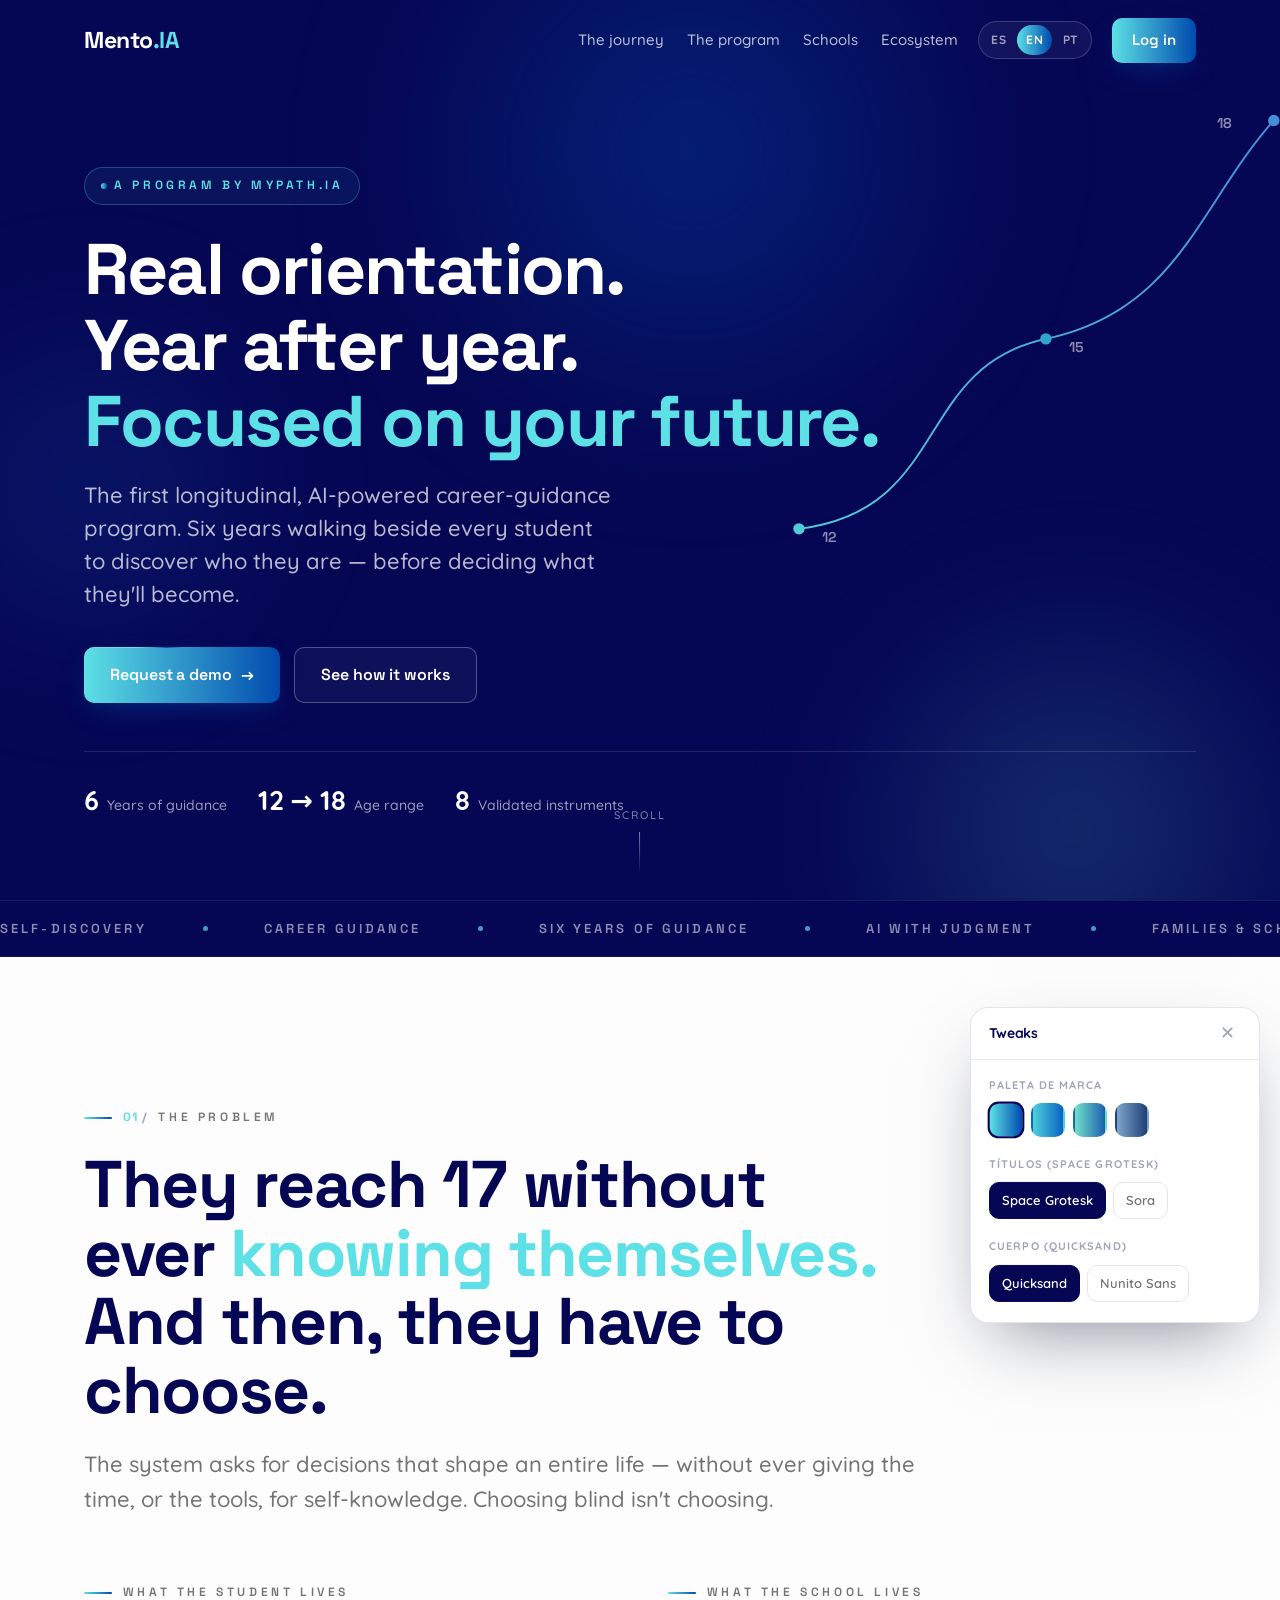
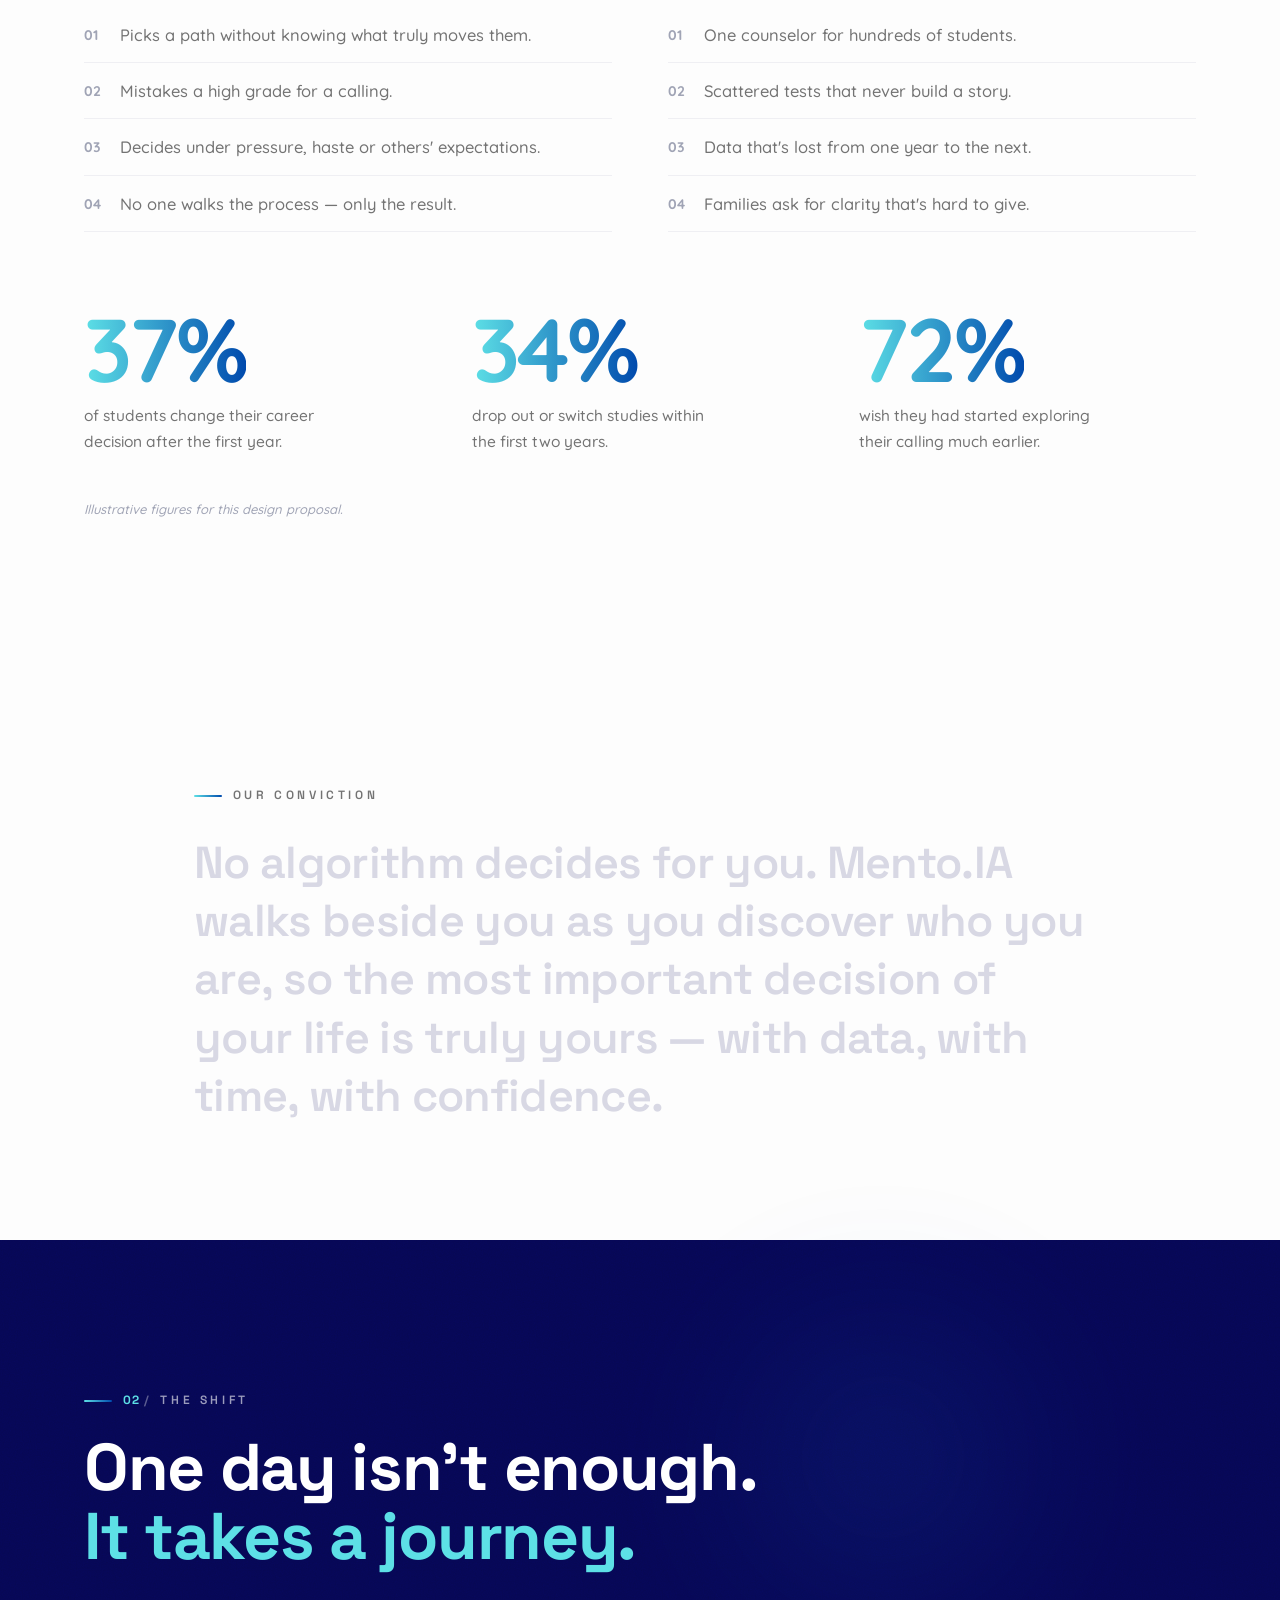
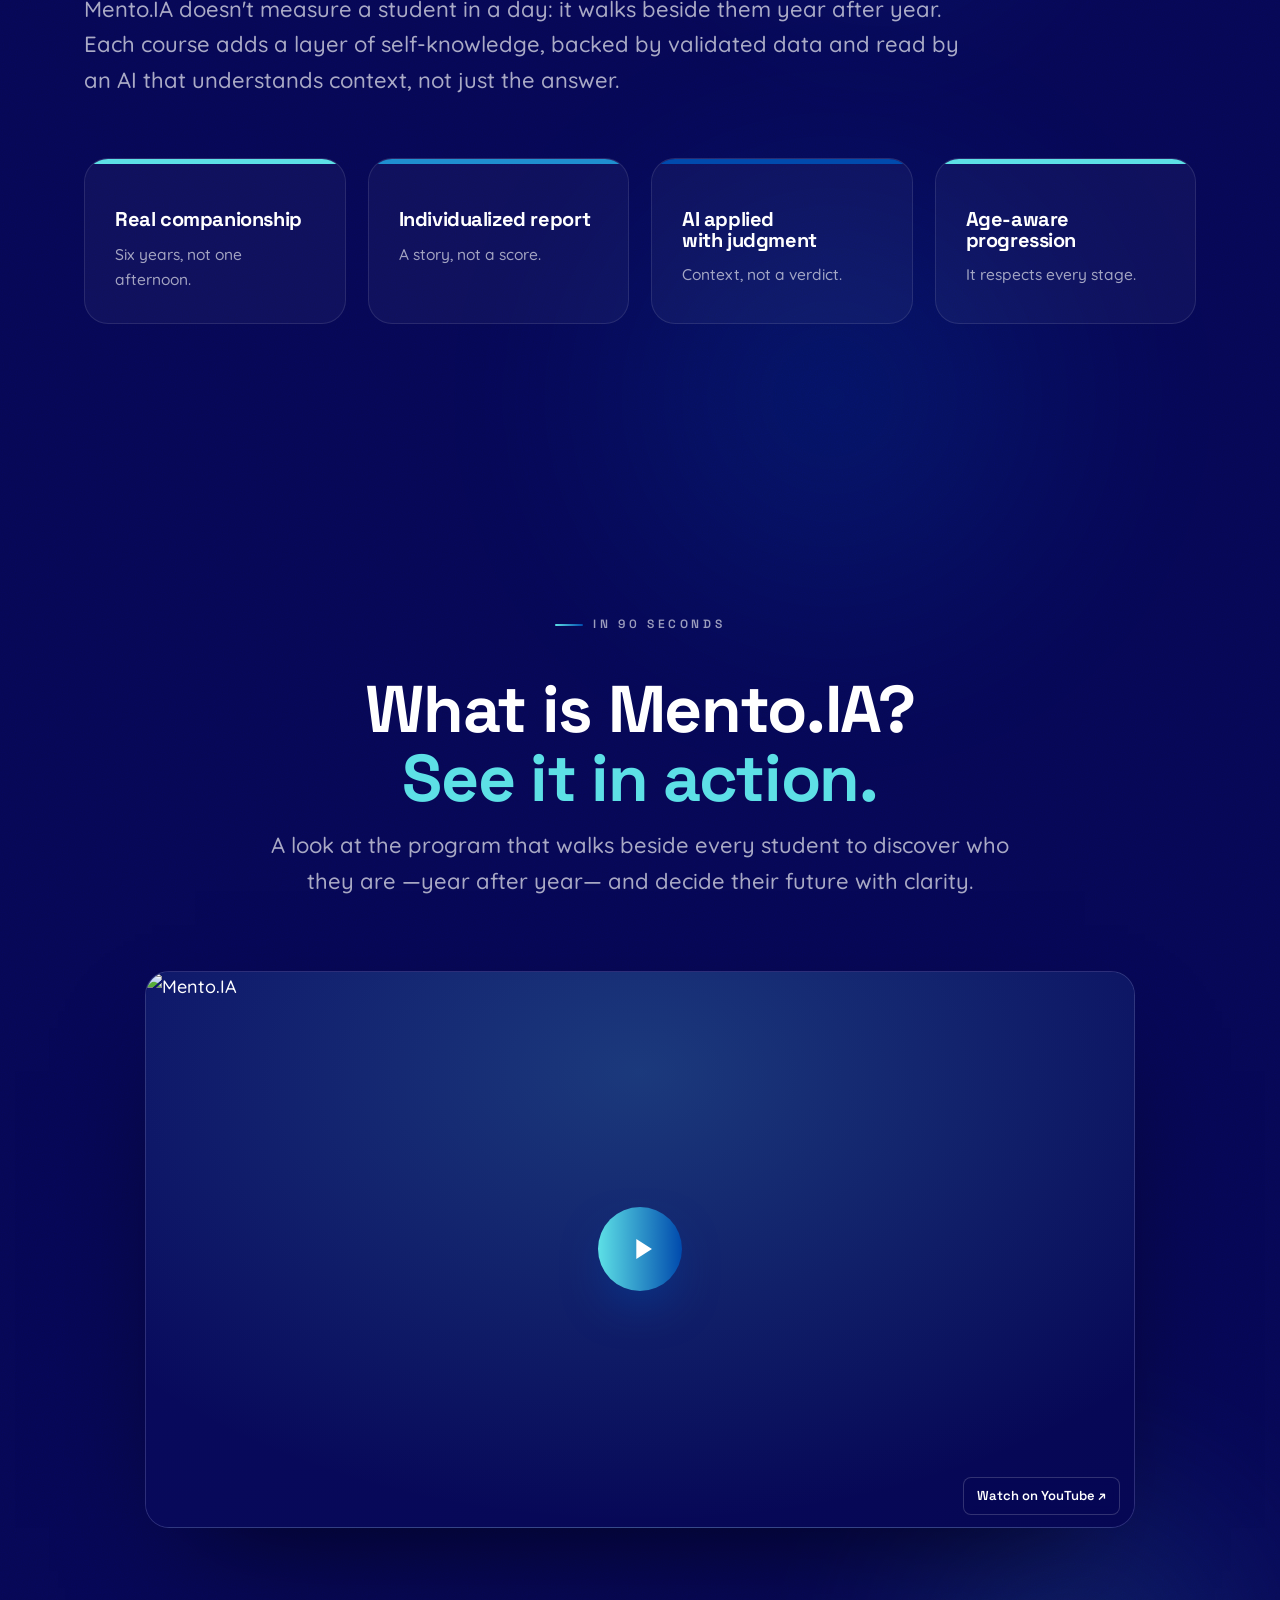
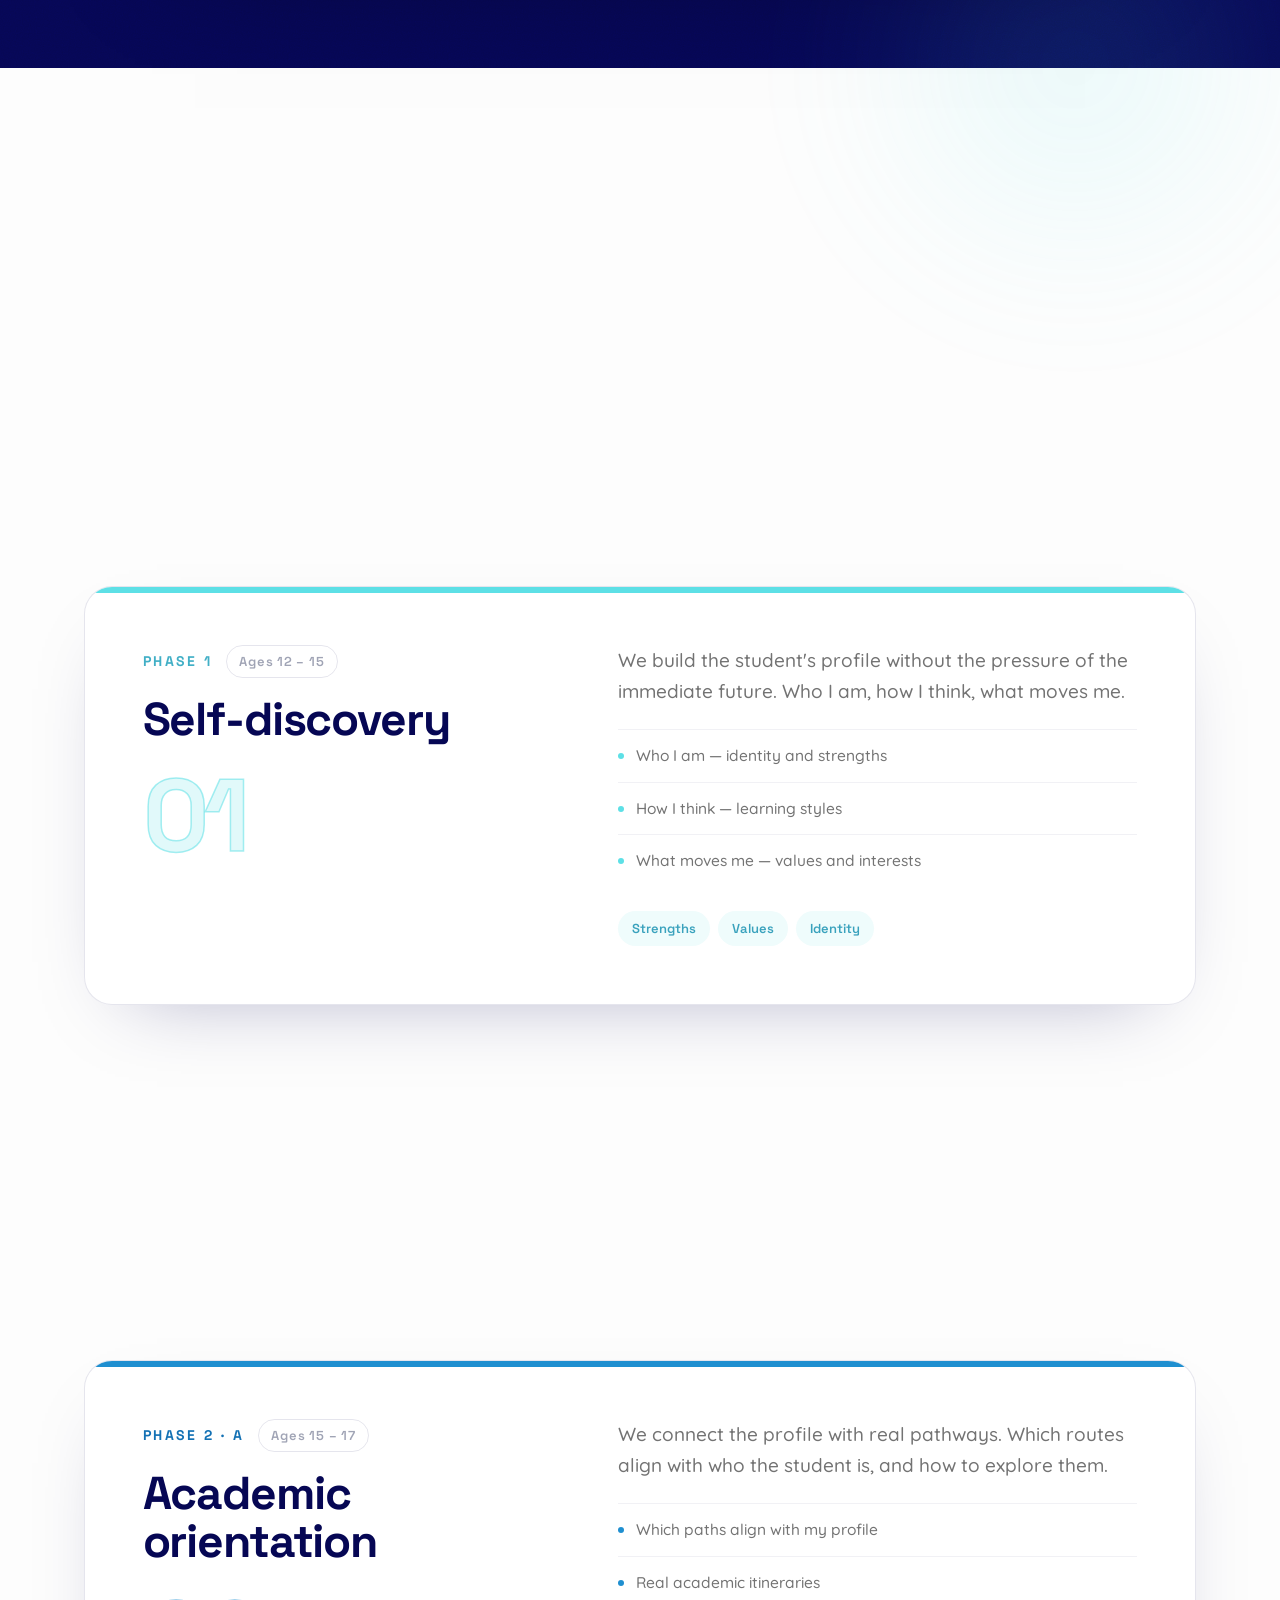
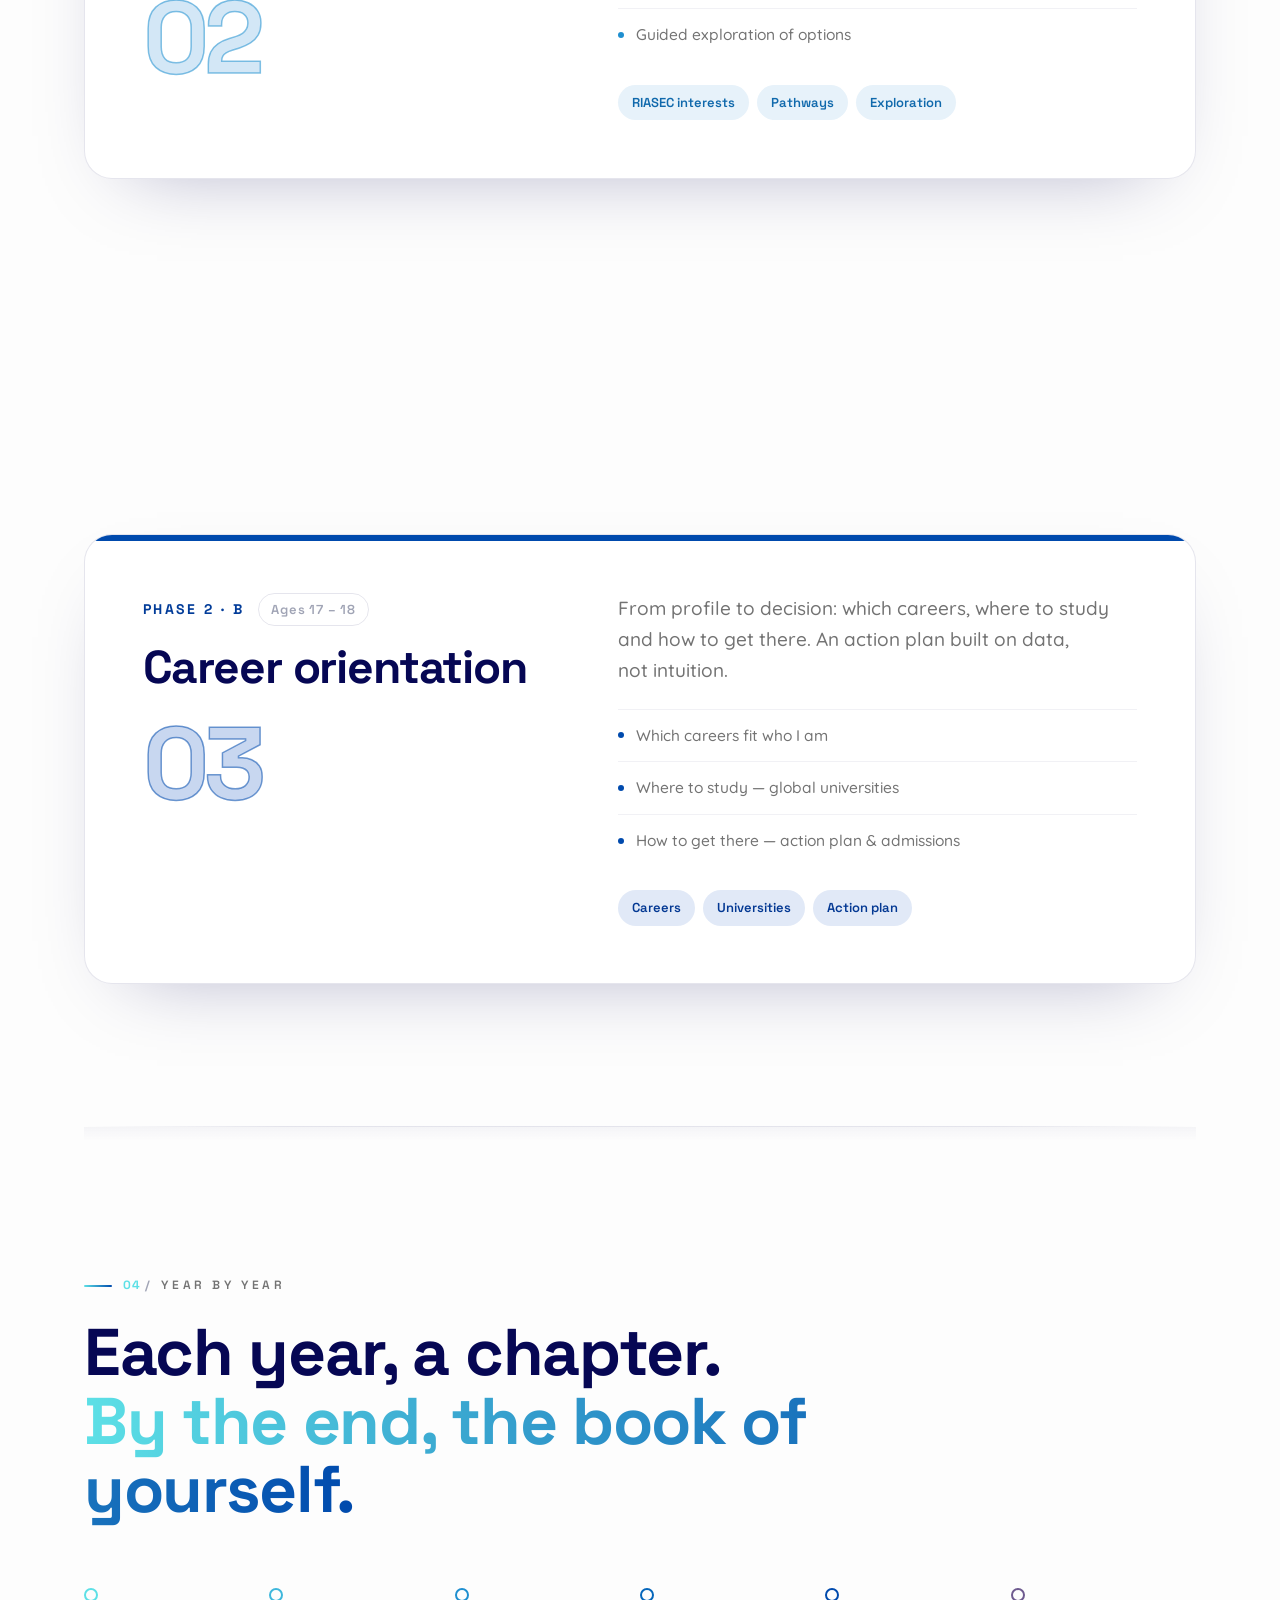
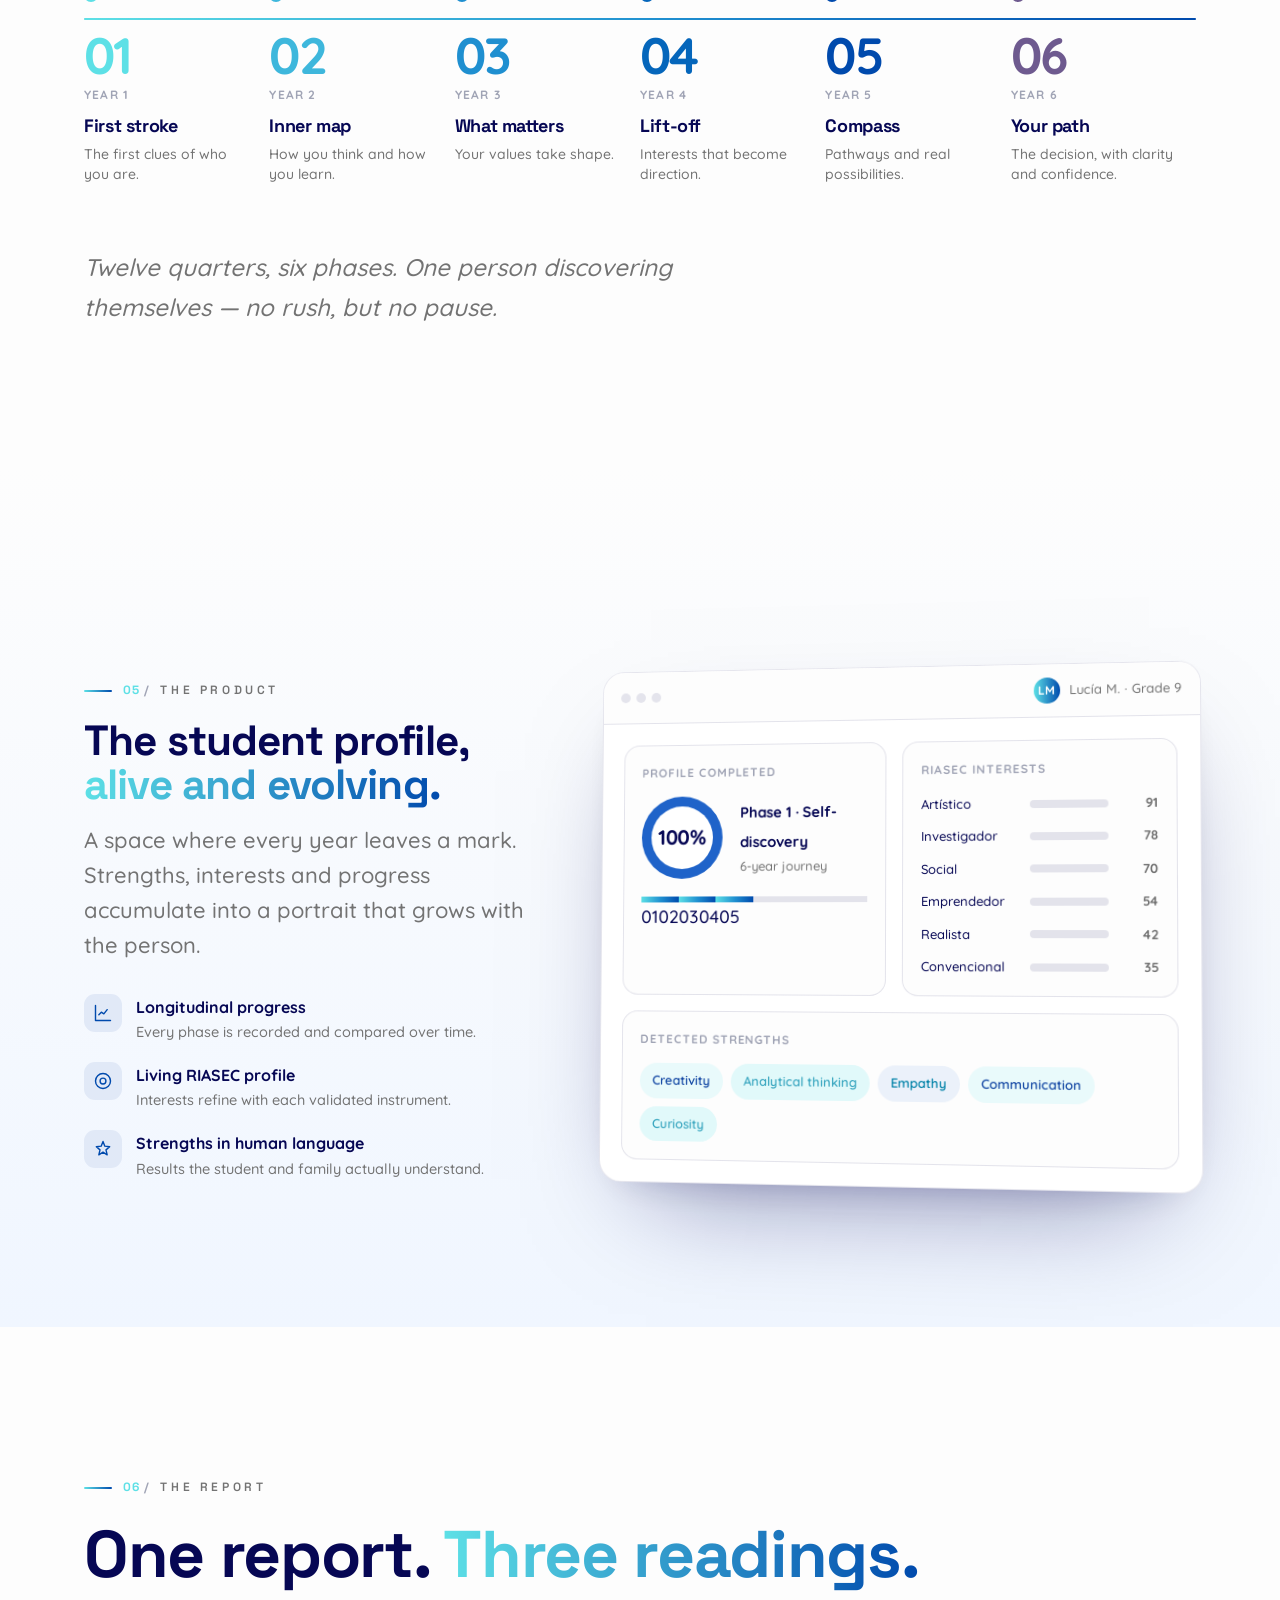
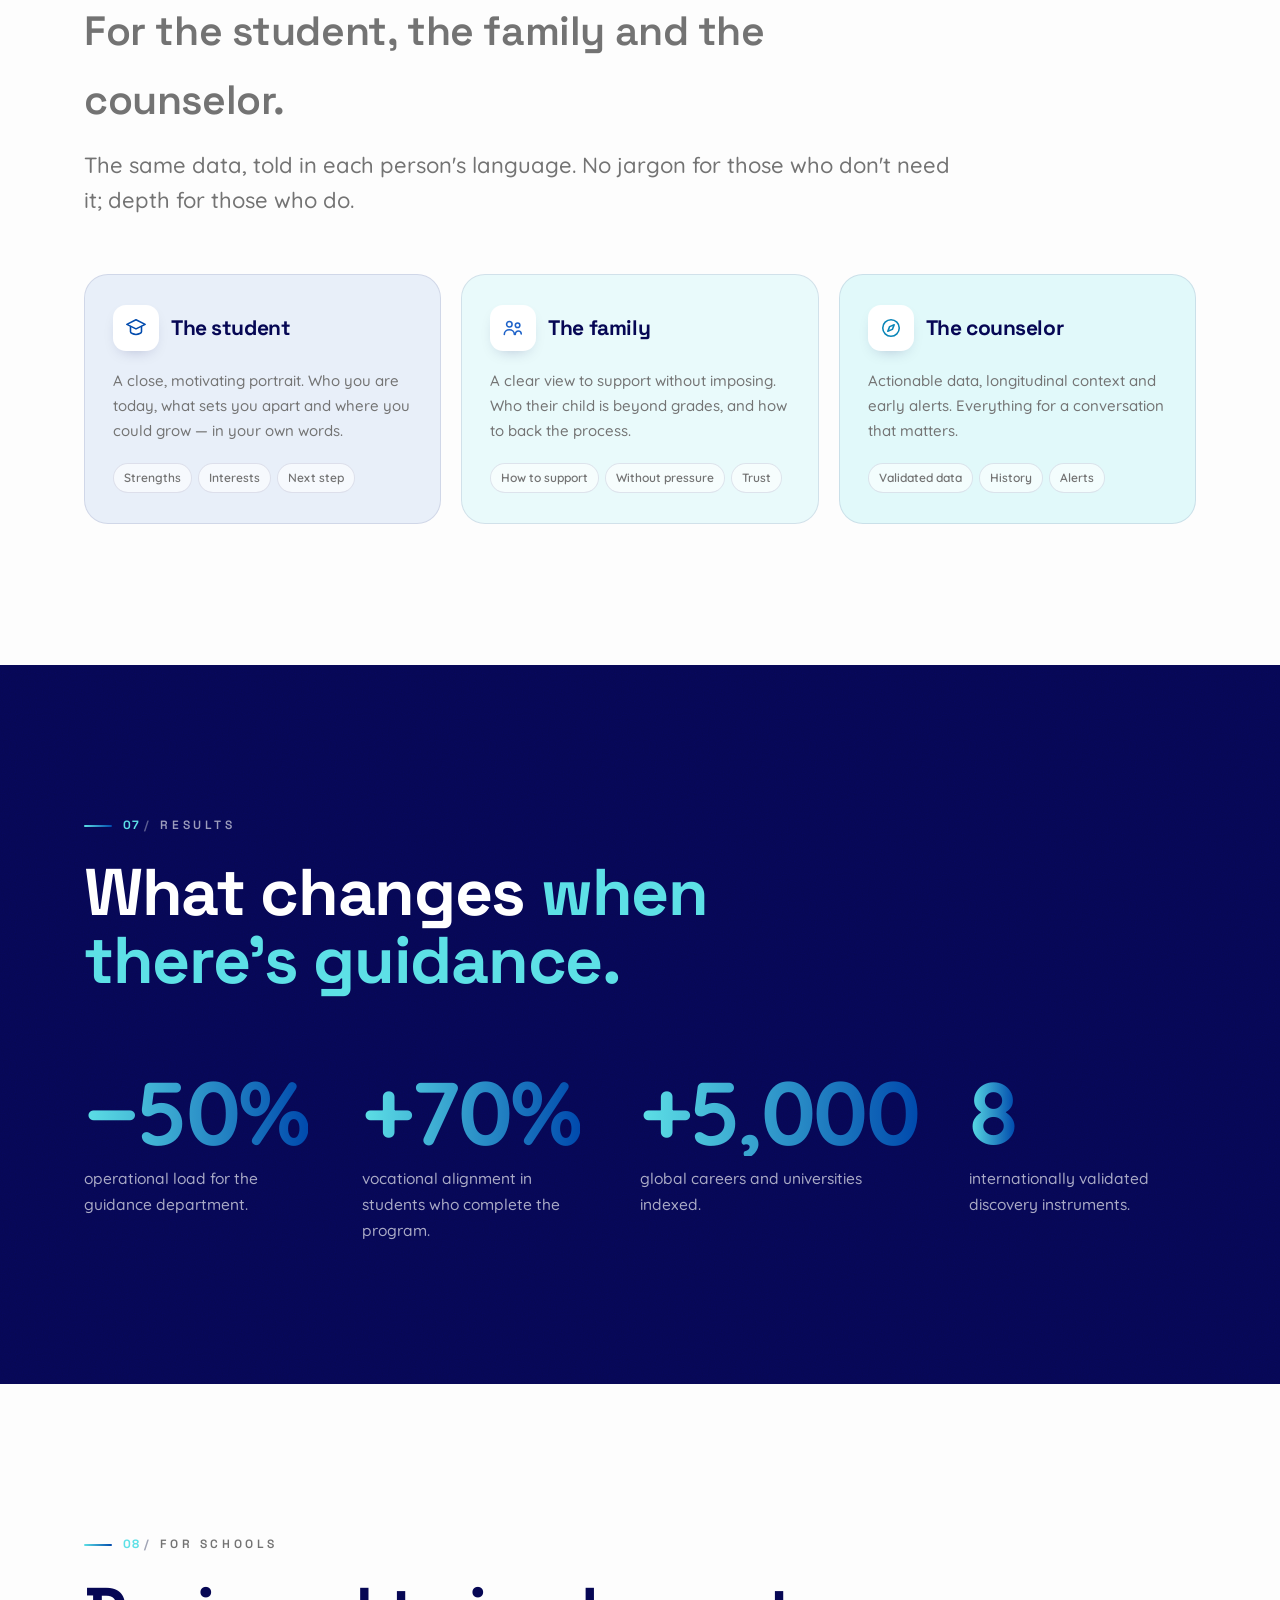
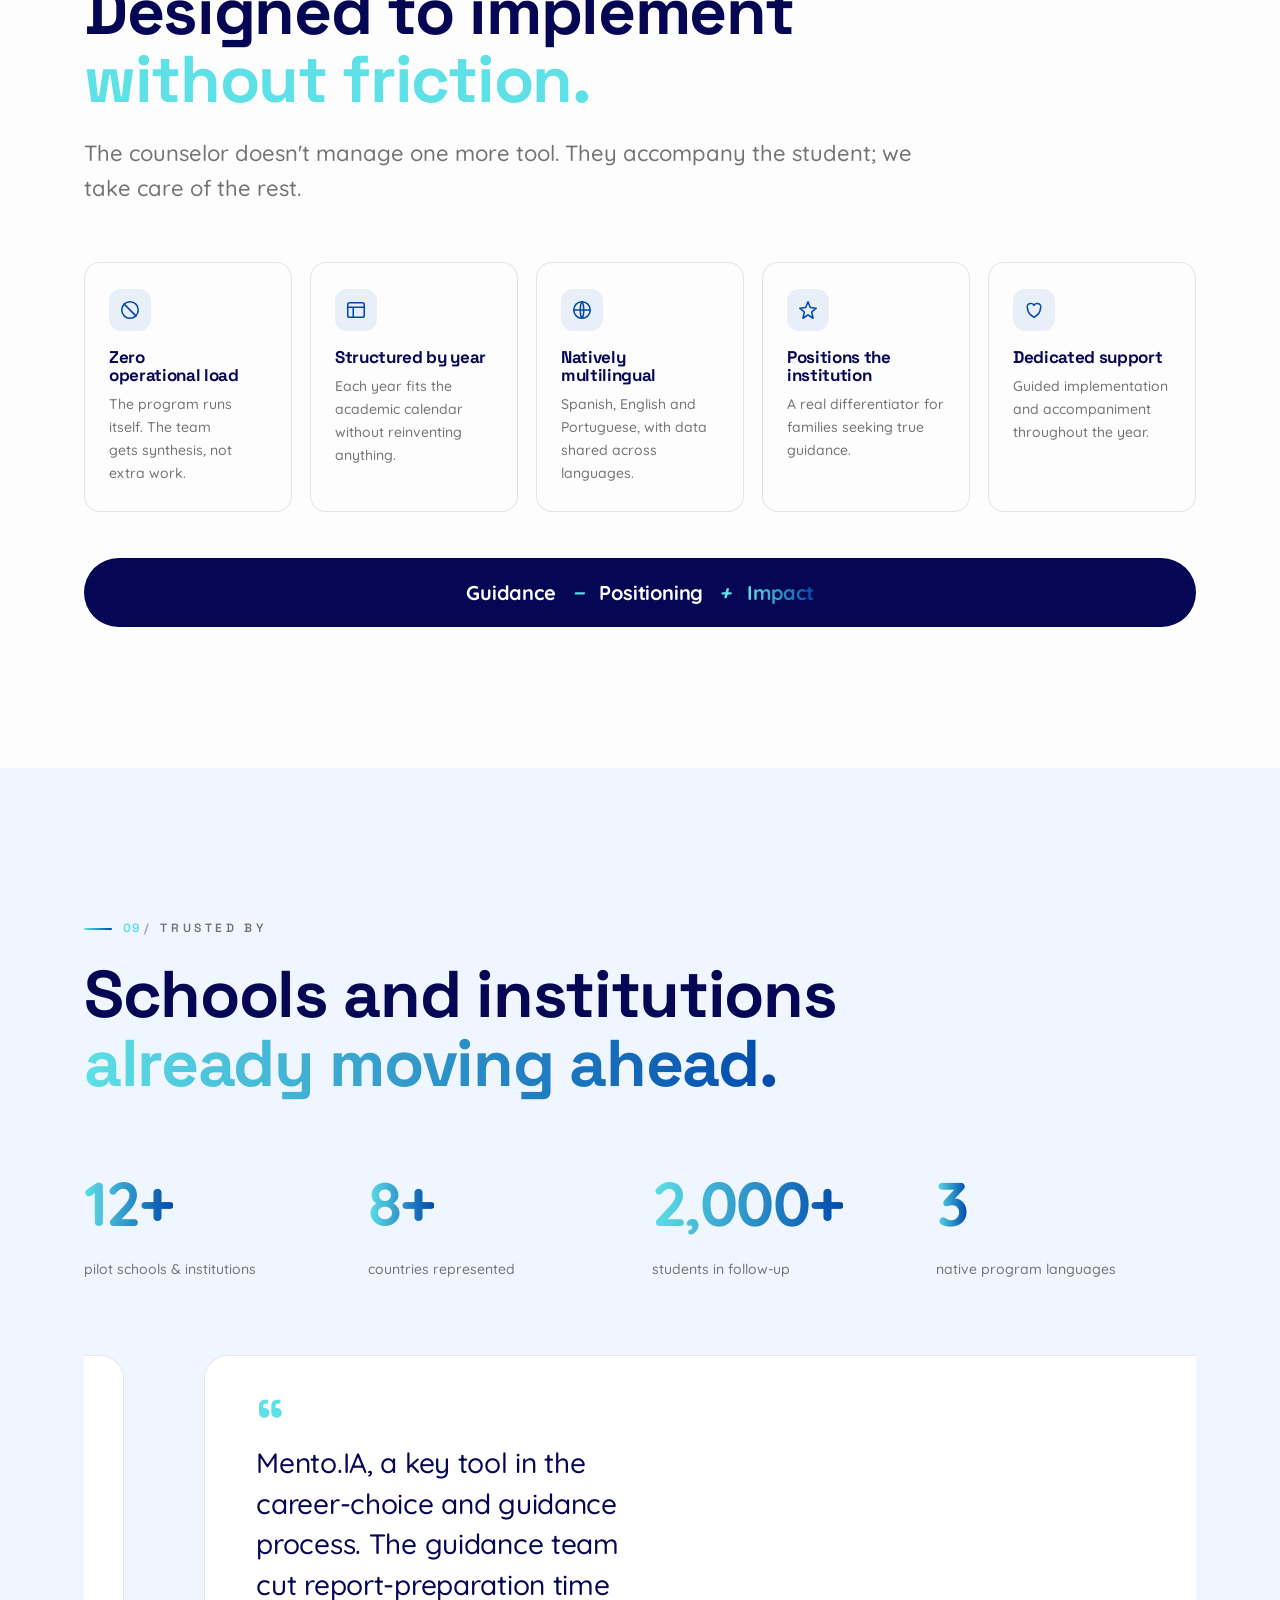
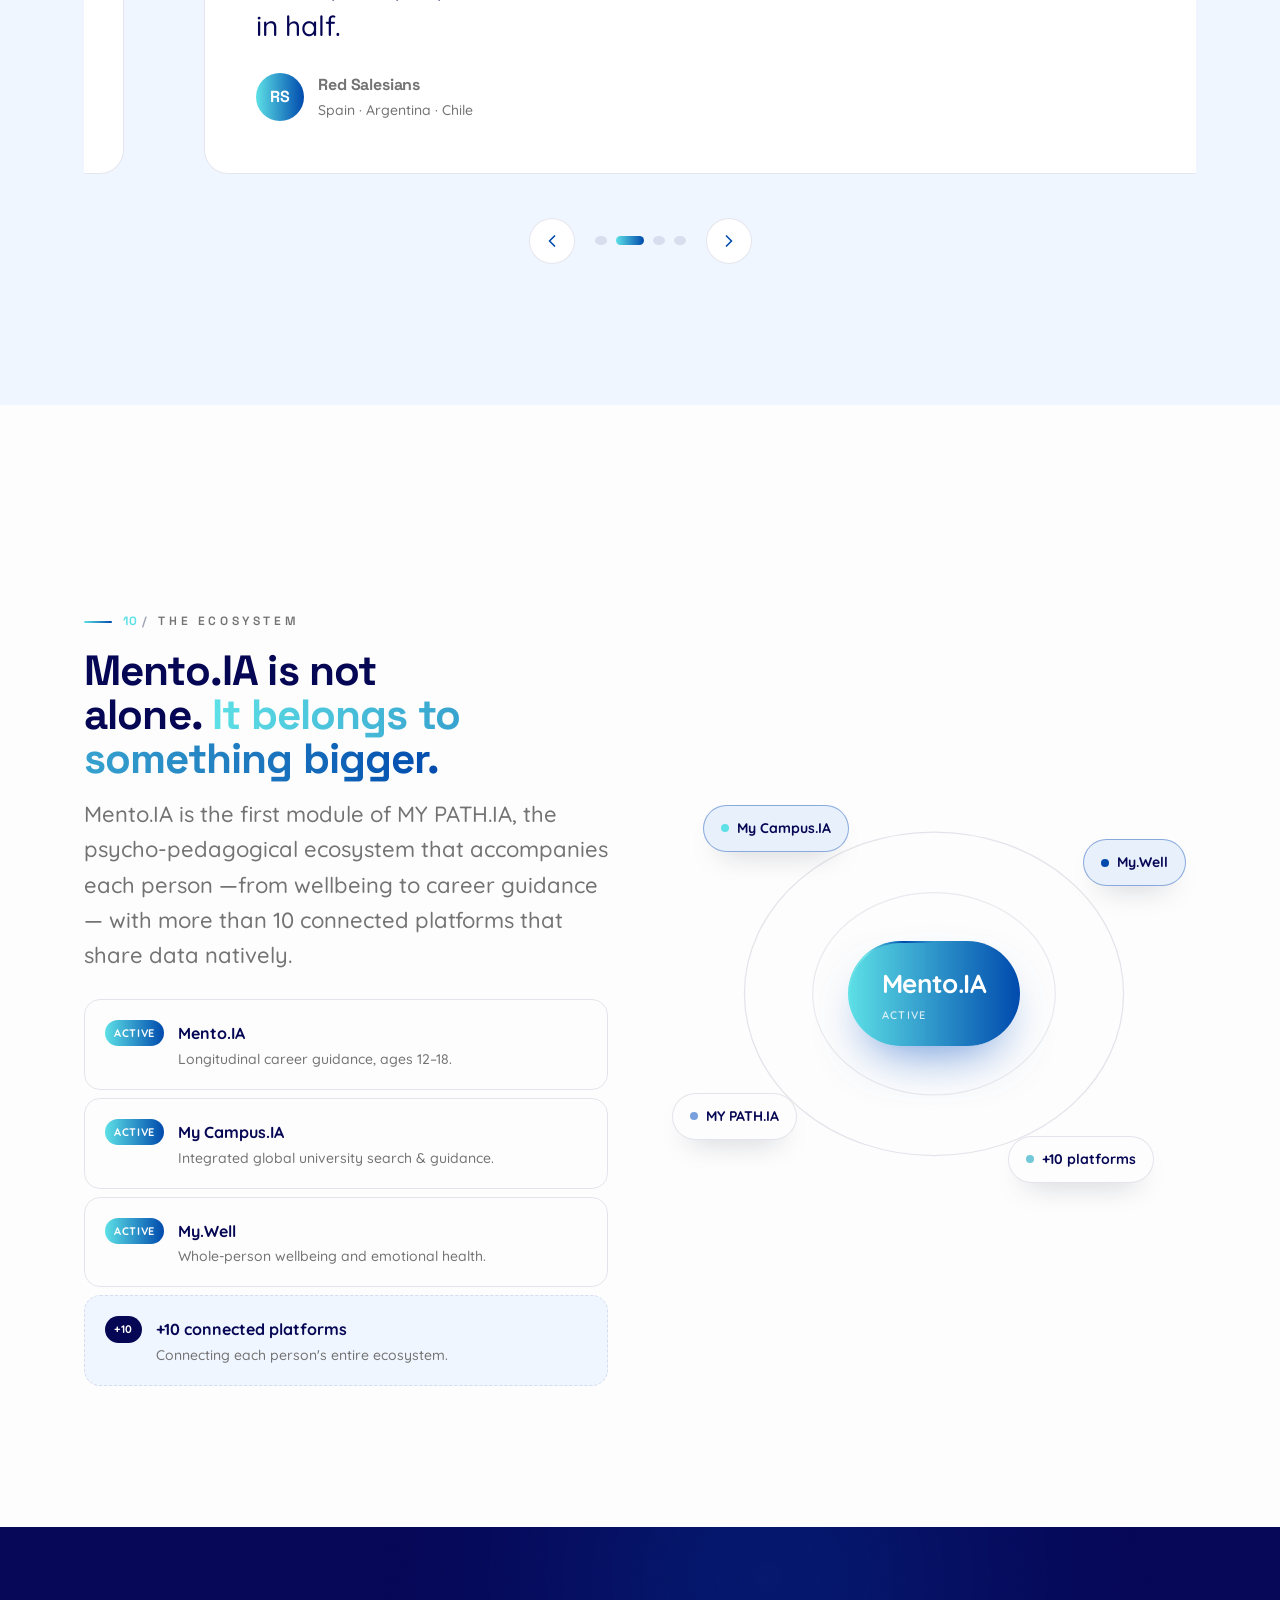
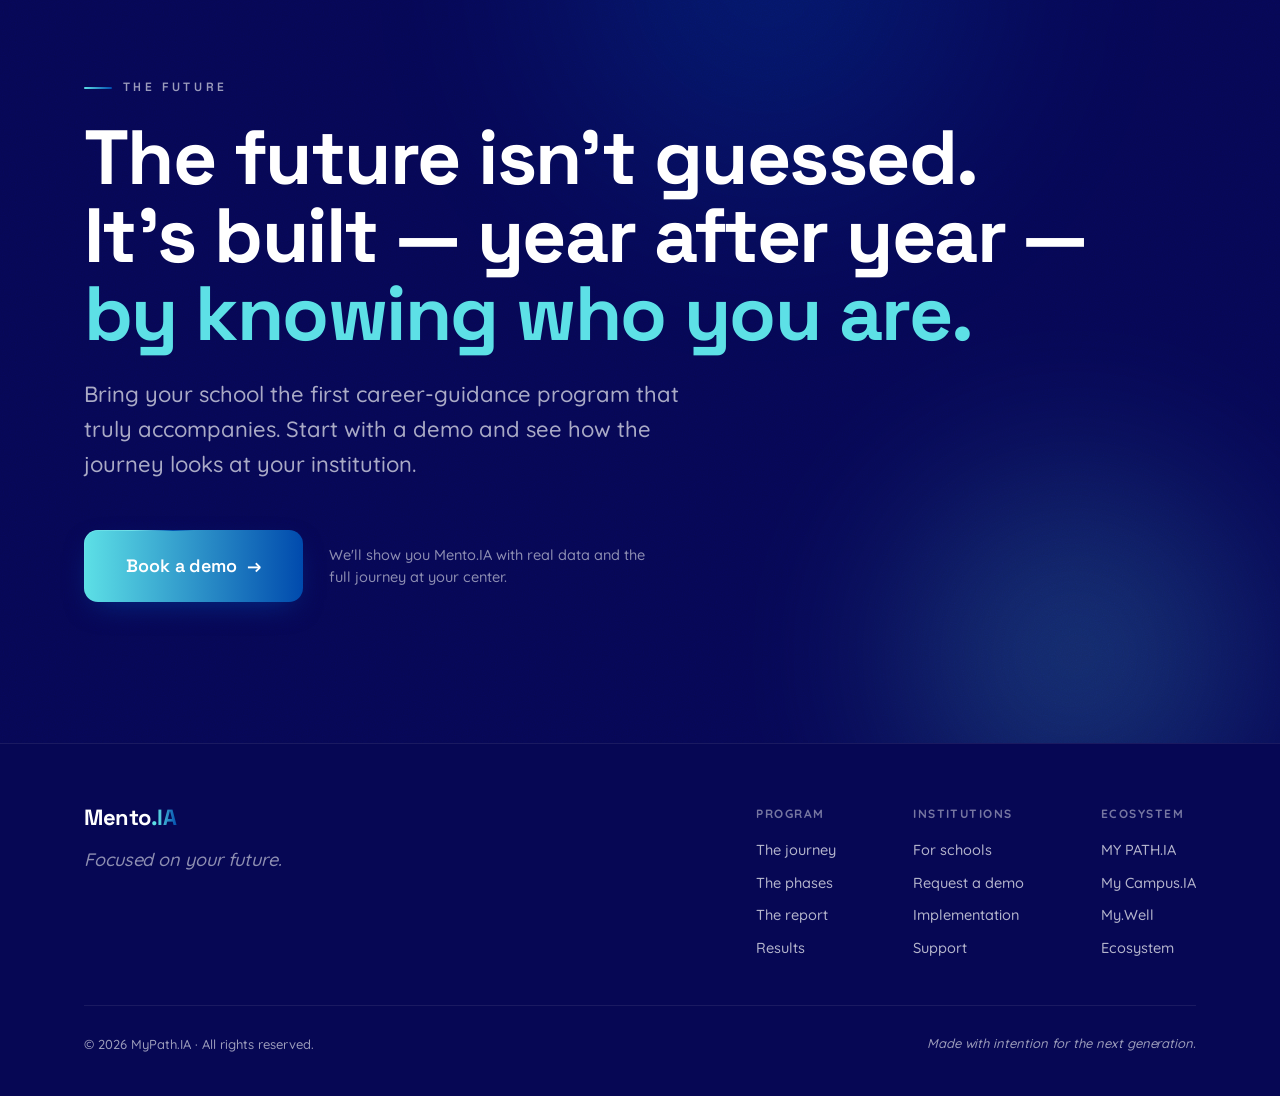
==== commit de081b7a: "Add files via upload" ====
--- a/index.html
+++ b/index.html
@@ -7,13 +7,13 @@
 <link rel="preconnect" href="https://fonts.googleapis.com" />
 <link rel="preconnect" href="https://fonts.gstatic.com" crossorigin />
 <link href="https://fonts.googleapis.com/css2?family=Space+Grotesk:wght@400;500;600;700&family=Quicksand:wght@400;500;600;700&family=Sora:wght@500;600;700&family=Nunito+Sans:opsz,wght@6..12,400;6..12,500;6..12,600&display=swap" rel="stylesheet" />
-<link rel="stylesheet" href="assets/mento.css?v=16" />
-<link rel="stylesheet" href="assets/mento-sections.css?v=16" />
-<link rel="stylesheet" href="assets/mento-product.css?v=16" />
-<link rel="stylesheet" href="assets/mento-ui.css?v=16" />
-<link rel="stylesheet" href="assets/mento-cult.css?v=16" />
-<link rel="stylesheet" href="assets/mento-v2.css?v=16" />
-<link rel="stylesheet" href="assets/mento-mobile.css?v=16" />
+<link rel="stylesheet" href="assets/mento.css?v=17" />
+<link rel="stylesheet" href="assets/mento-sections.css?v=17" />
+<link rel="stylesheet" href="assets/mento-product.css?v=17" />
+<link rel="stylesheet" href="assets/mento-ui.css?v=17" />
+<link rel="stylesheet" href="assets/mento-cult.css?v=17" />
+<link rel="stylesheet" href="assets/mento-v2.css?v=17" />
+<link rel="stylesheet" href="assets/mento-mobile.css?v=17" />
 </head>
 <body>
 <template id="__bundler_thumbnail" data-bg-color="#060754">
@@ -473,7 +473,7 @@
         <p class="lead" style="margin-top:16px" data-i18n="eco.lead">Mento.IA es el primer módulo de MY PATH.IA, el ecosistema psicopedagógico que acompaña a cada persona desde el bienestar hasta la orientación vocacional, con más de 10 plataformas conectadas que comparten datos de forma nativa.</p>
         <ul class="eco-list" style="margin-top:26px">
           <li><span class="tag on" data-i18n="eco.l1tag">Activo</span><span><b data-i18n="eco.l1b">Mento.IA</b><p data-i18n="eco.l1d">Orientación vocacional longitudinal, 12–18 años.</p></span></li>
-          <li><span class="tag on" data-i18n="eco.l2tag">Activo</span><span><b data-i18n="eco.l2b">Axial.IA</b><p data-i18n="eco.l2d">Guía y búsqueda universitaria global integrada.</p></span></li>
+          <li><span class="tag on" data-i18n="eco.l2tag">Activo</span><span><b data-i18n="eco.l2b">My Campus.IA</b><p data-i18n="eco.l2d">Guía y búsqueda universitaria global integrada.</p></span></li>
           <li><span class="tag on" data-i18n="eco.l3tag">Activo</span><span><b data-i18n="eco.l3b">My.Well</b><p data-i18n="eco.l3d">Bienestar integral y salud emocional del estudiante.</p></span></li>
           <li class="eco-more"><span class="tag plus" data-i18n="eco.l4tag">+10</span><span><b data-i18n="eco.l4b">Y más de 10 plataformas conectadas</b><p data-i18n="eco.l4d">Un ecosistema en expansión, con el dato del estudiante compartido entre módulos.</p></span></li>
         </ul>
@@ -481,7 +481,7 @@
       <div class="eco-diagram reveal" data-d="2">
         <svg class="eco-orbits" viewBox="0 0 400 340" aria-hidden="true"><ellipse cx="200" cy="170" rx="150" ry="128" fill="none" stroke="rgba(6,7,84,.1)" stroke-width="1"/><ellipse cx="200" cy="170" rx="96" ry="80" fill="none" stroke="rgba(6,7,84,.08)" stroke-width="1"/></svg>
         <div class="eco-core beam"><span data-i18n="eco.core">Mento.IA</span><small data-i18n="eco.coresub">Activo</small></div>
-        <div class="eco-node n1 live"><span class="nd" style="background:var(--teal)"></span><span data-i18n="eco.n1">Axial.IA</span></div>
+        <div class="eco-node n1 live"><span class="nd" style="background:var(--teal)"></span><span data-i18n="eco.n1">My Campus.IA</span></div>
         <div class="eco-node n2 live"><span class="nd" style="background:var(--blue)"></span><span data-i18n="eco.n2">My.Well</span></div>
         <div class="eco-node n3"><span class="nd" style="background:var(--violet)"></span><span data-i18n="eco.n3">MY PATH.IA</span></div>
         <div class="eco-node n4"><span class="nd" style="background:var(--gold)"></span><span data-i18n="eco.n4">+10 más</span></div>
@@ -515,7 +515,7 @@
       <div class="footer-cols">
         <div class="footer-col"><h5 data-i18n="foot.col1">Programa</h5><a href="#recorrido" data-i18n="foot.col1a">El recorrido</a><a href="#recorrido" data-i18n="foot.col1b">Las fases</a><a href="#informe" data-i18n="foot.col1c">El informe</a><a href="#resultados" data-i18n="foot.col1d">Resultados</a></div>
         <div class="footer-col"><h5 data-i18n="foot.col2">Instituciones</h5><a href="#colegios" data-i18n="foot.col2a">Para colegios</a><a href="#contacto" data-i18n="foot.col2b">Solicitar demo</a><a href="#colegios" data-i18n="foot.col2c">Implementación</a><a href="#contacto" data-i18n="foot.col2d">Soporte</a></div>
-        <div class="footer-col"><h5 data-i18n="foot.col3">Ecosistema</h5><a href="https://mypathia.com" target="_blank" rel="noopener" data-i18n="foot.col3a">MY PATH.IA</a><a href="#ecosistema" data-i18n="foot.col3b">Axial.IA</a><a href="#ecosistema" data-i18n="foot.col3c">My.Well</a><a href="#ecosistema" data-i18n="foot.col3d">Ecosistema</a></div>
+        <div class="footer-col"><h5 data-i18n="foot.col3">Ecosistema</h5><a href="https://mypathia.com" target="_blank" rel="noopener" data-i18n="foot.col3a">MY PATH.IA</a><a href="#ecosistema" data-i18n="foot.col3b">My Campus.IA</a><a href="#ecosistema" data-i18n="foot.col3c">My.Well</a><a href="#ecosistema" data-i18n="foot.col3d">Ecosistema</a></div>
       </div>
     </div>
     <div class="footer-bottom">
@@ -536,16 +536,28 @@
       <p data-i18n="form.sub">Cuéntanos un poco sobre ti y te mostramos el recorrido completo con datos reales.</p>
     </div>
     <form class="modal-form" id="demo-form" novalidate>
+      <div class="field">
+        <label for="f-plataforma" data-i18n="form.plataforma">Plataforma</label>
+        <input id="f-plataforma" name="plataforma" type="text" value="Mento.IA" readonly aria-readonly="true" class="locked" />
+      </div>
       <div class="frow">
         <div class="field"><label for="f-nombre" data-i18n="form.nombre">Nombre</label><input id="f-nombre" name="nombre" type="text" required autocomplete="given-name" /></div>
         <div class="field"><label for="f-apellido" data-i18n="form.apellido">Apellido</label><input id="f-apellido" name="apellido" type="text" required autocomplete="family-name" /></div>
       </div>
-      <div class="field"><label for="f-colegio" data-i18n="form.colegio">Colegio / institución</label><input id="f-colegio" name="colegio" type="text" required autocomplete="organization" /></div>
+      <div class="field"><label for="f-colegio" data-i18n="form.colegio">Institución</label><input id="f-colegio" name="colegio" type="text" required autocomplete="organization" /></div>
       <div class="frow">
         <div class="field"><label for="f-cargo" data-i18n="form.cargo">Cargo</label><input id="f-cargo" name="cargo" type="text" required autocomplete="organization-title" /></div>
-        <div class="field"><label for="f-pais" data-i18n="form.pais">País <span class="opt" data-i18n="form.opt">(opcional)</span></label><input id="f-pais" name="pais" type="text" autocomplete="country-name" /></div>
-      </div>
-      <div class="field"><label for="f-motivo" data-i18n="form.motivo">Motivo <span class="opt" data-i18n="form.opt">(opcional)</span></label><input id="f-motivo" name="motivo" type="text" maxlength="160" data-i18n-ph="form.motivoph" placeholder="¿Qué te gustaría ver en la demo?" /></div>
+        <div class="field"><label for="f-pais" data-i18n="form.pais">País</label><input id="f-pais" name="pais" type="text" required autocomplete="country-name" /></div>
+      </div>
+      <div class="field">
+        <label for="f-motivo" data-i18n="form.motivo">Motivo</label>
+        <select id="f-motivo" name="motivo" required class="select">
+          <option value="" disabled selected data-i18n="form.motivoph">Selecciona una opción</option>
+          <option data-i18n="form.motivo1">Quiero una demo gratis</option>
+          <option data-i18n="form.motivo2">Quiero más información</option>
+          <option data-i18n="form.motivo3">Quiero ver la viabilidad para mi institución</option>
+        </select>
+      </div>
       <button type="submit" class="btn btn-primary modal-submit" data-i18n="form.submit">Solicitar demo</button>
     </form>
     <div class="modal-success" data-modal-success hidden>
@@ -593,9 +605,9 @@
    Si queda vacío, el formulario abre el correo (mailto) como antes. */
 window.MENTO_FORM_ENDPOINT = "https://script.google.com/macros/s/AKfycbylEmYj6vrDUJdZB-JFFg_ab8w-oLhyiExeFR-we4b_JEgDBe935TN7etxKxpeQzIoX2w/exec";
 </script>
-<script src="assets/i18n.es.js?v=16"></script>
-<script src="assets/i18n.en.js?v=16"></script>
-<script src="assets/i18n.pt.js?v=16"></script>
-<script src="assets/app.js?v=16"></script>
+<script src="assets/i18n.es.js?v=17"></script>
+<script src="assets/i18n.en.js?v=17"></script>
+<script src="assets/i18n.pt.js?v=17"></script>
+<script src="assets/app.js?v=17"></script>
 </body>
 </html>
--- a/assets/mento-ui.css
+++ b/assets/mento-ui.css
@@ -91,7 +91,19 @@
   border:1.5px solid var(--line); border-radius:11px; background: var(--paper); transition: border-color .25s, box-shadow .25s; }
 .field input::placeholder { color: var(--ink-faint); font-weight:500; }
 .field input:focus { outline:none; border-color: var(--blue); box-shadow: 0 0 0 4px color-mix(in oklab, var(--blue) 14%, transparent); }
-.field input:user-invalid { border-color: #d6455d; }
+.field input:user-invalid, .field select:user-invalid { border-color: #d6455d; }
+/* select styled like inputs */
+.field select { font-family: var(--sans); font-size:15.5px; font-weight:500; color: var(--ink); padding:12px 14px;
+  border:1.5px solid var(--line); border-radius:11px; background: var(--paper); transition: border-color .25s, box-shadow .25s;
+  appearance:none; -webkit-appearance:none; cursor:pointer;
+  background-image: url("data:image/svg+xml,%3Csvg xmlns='http://www.w3.org/2000/svg' width='14' height='14' viewBox='0 0 24 24' fill='none' stroke='%23737373' stroke-width='2.5' stroke-linecap='round' stroke-linejoin='round'%3E%3Cpath d='M6 9l6 6 6-6'/%3E%3C/svg%3E");
+  background-repeat:no-repeat; background-position: right 14px center; padding-right:40px; }
+.field select:focus { outline:none; border-color: var(--blue); box-shadow: 0 0 0 4px color-mix(in oklab, var(--blue) 14%, transparent); }
+.field select:invalid { color: var(--ink-faint); }
+/* locked / read-only platform field */
+.field input.locked { background: var(--ice); color: var(--ink-soft); cursor:not-allowed; font-weight:600;
+  border-color: var(--line-2); }
+.field input.locked:focus { box-shadow:none; border-color: var(--line-2); }
 .modal-submit { width:100%; justify-content:center; margin-top: 6px; padding: 15px; }
 .form-note { font-size:12.5px; color: var(--ink-faint); text-align:center; line-height:1.5; margin-top:2px; }
 .modal-success { text-align:center; padding: 30px 10px 10px; }
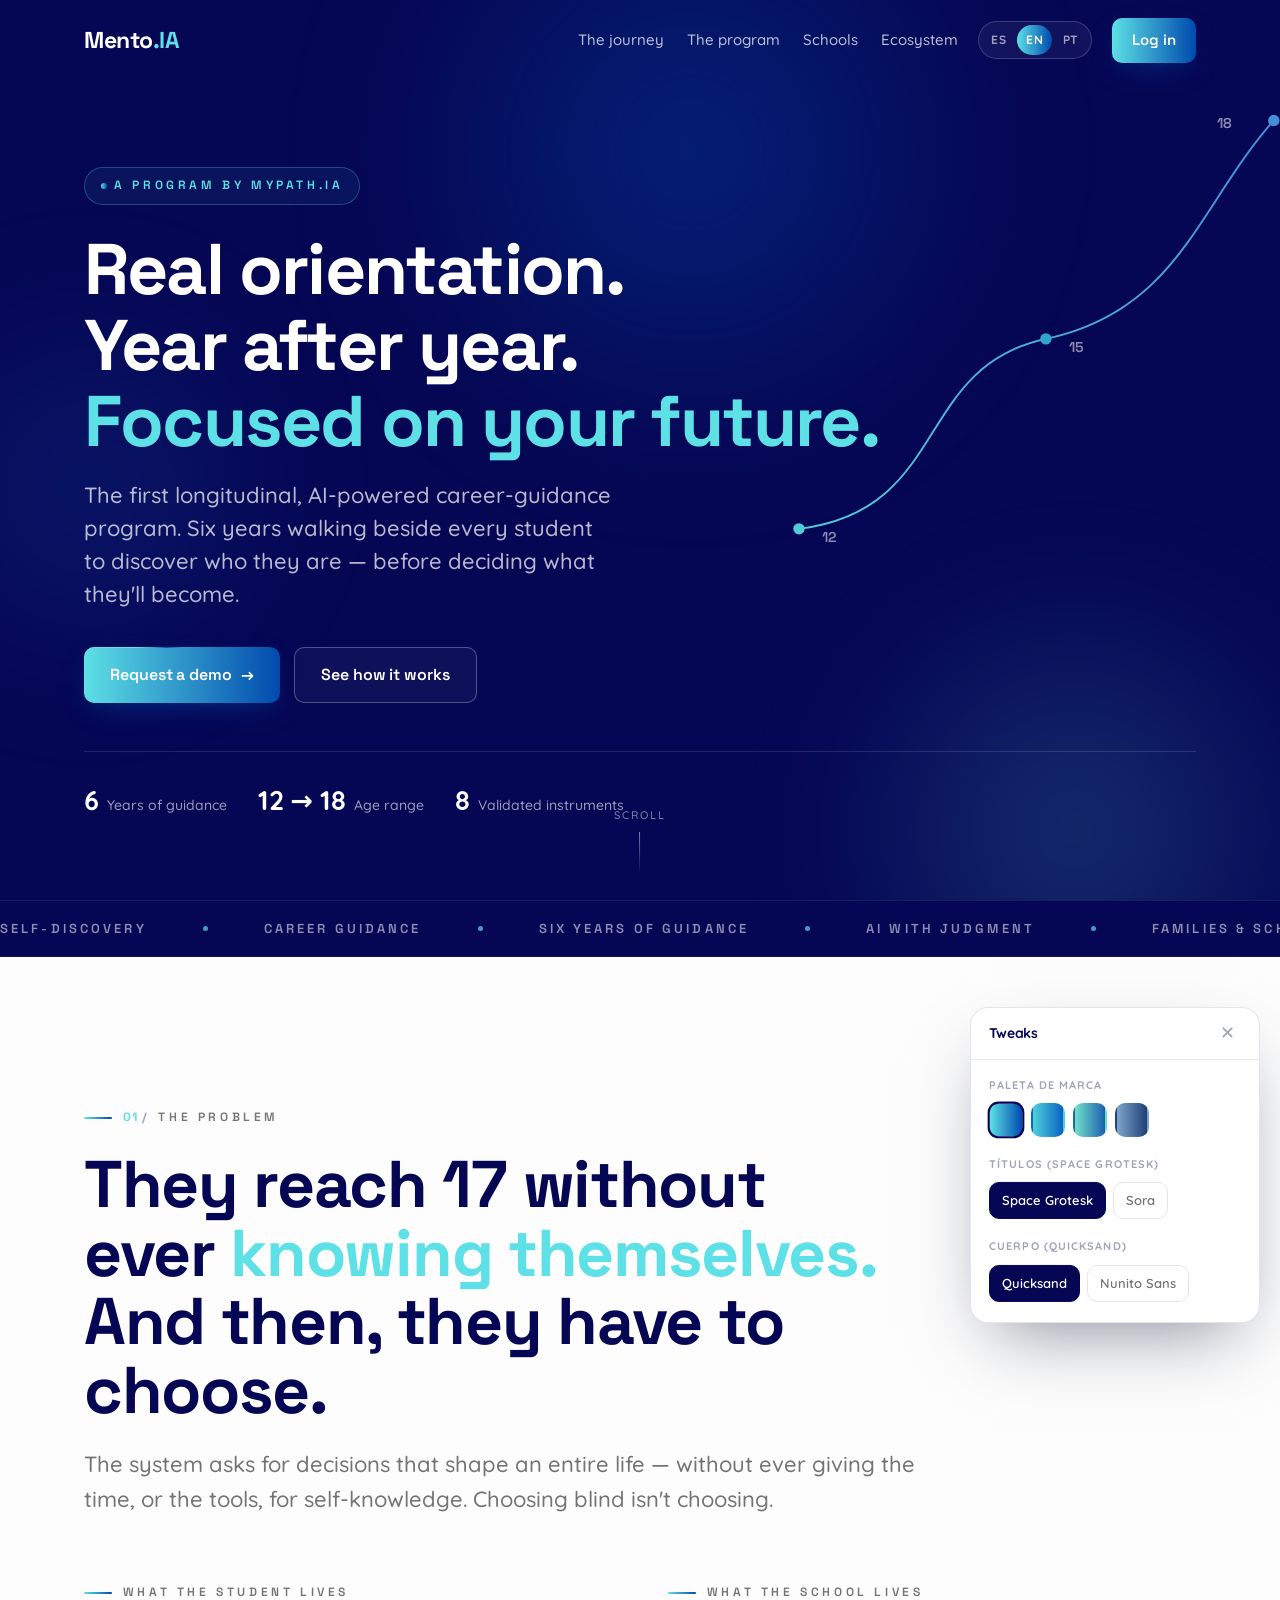
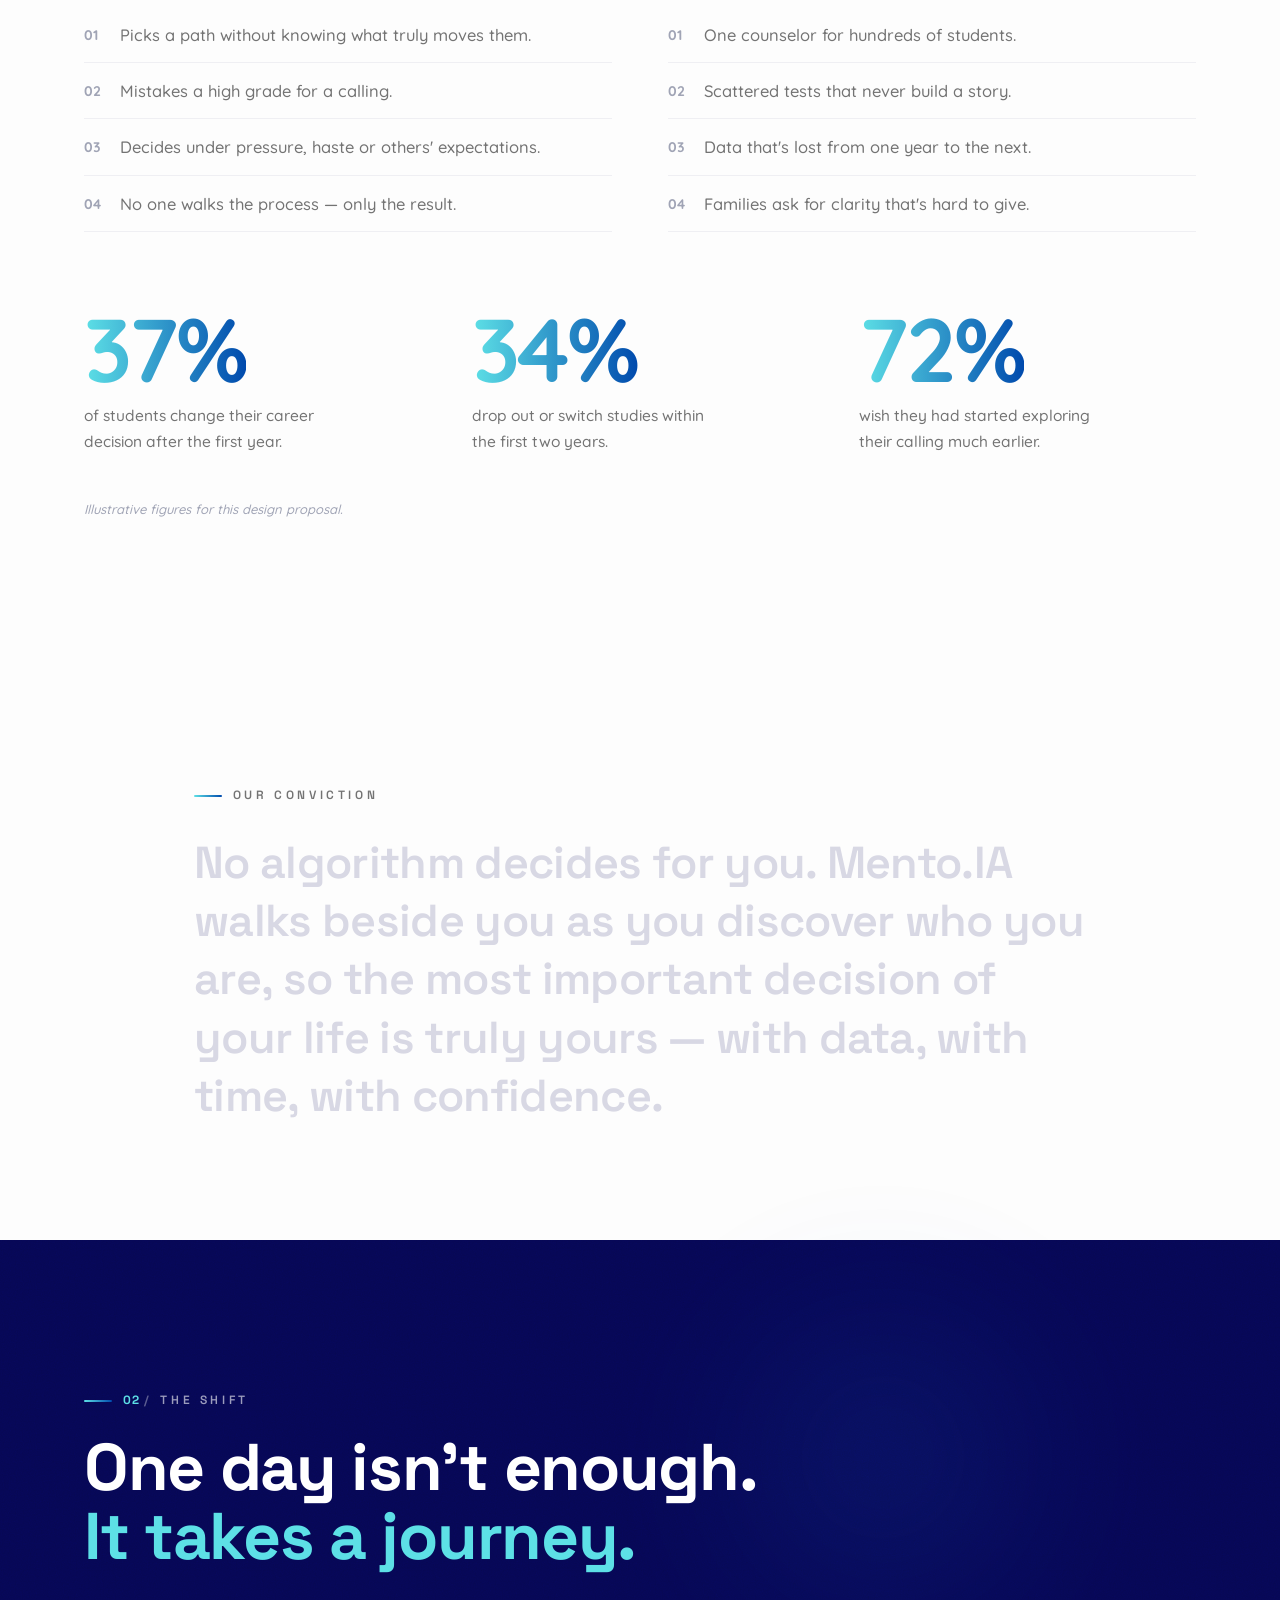
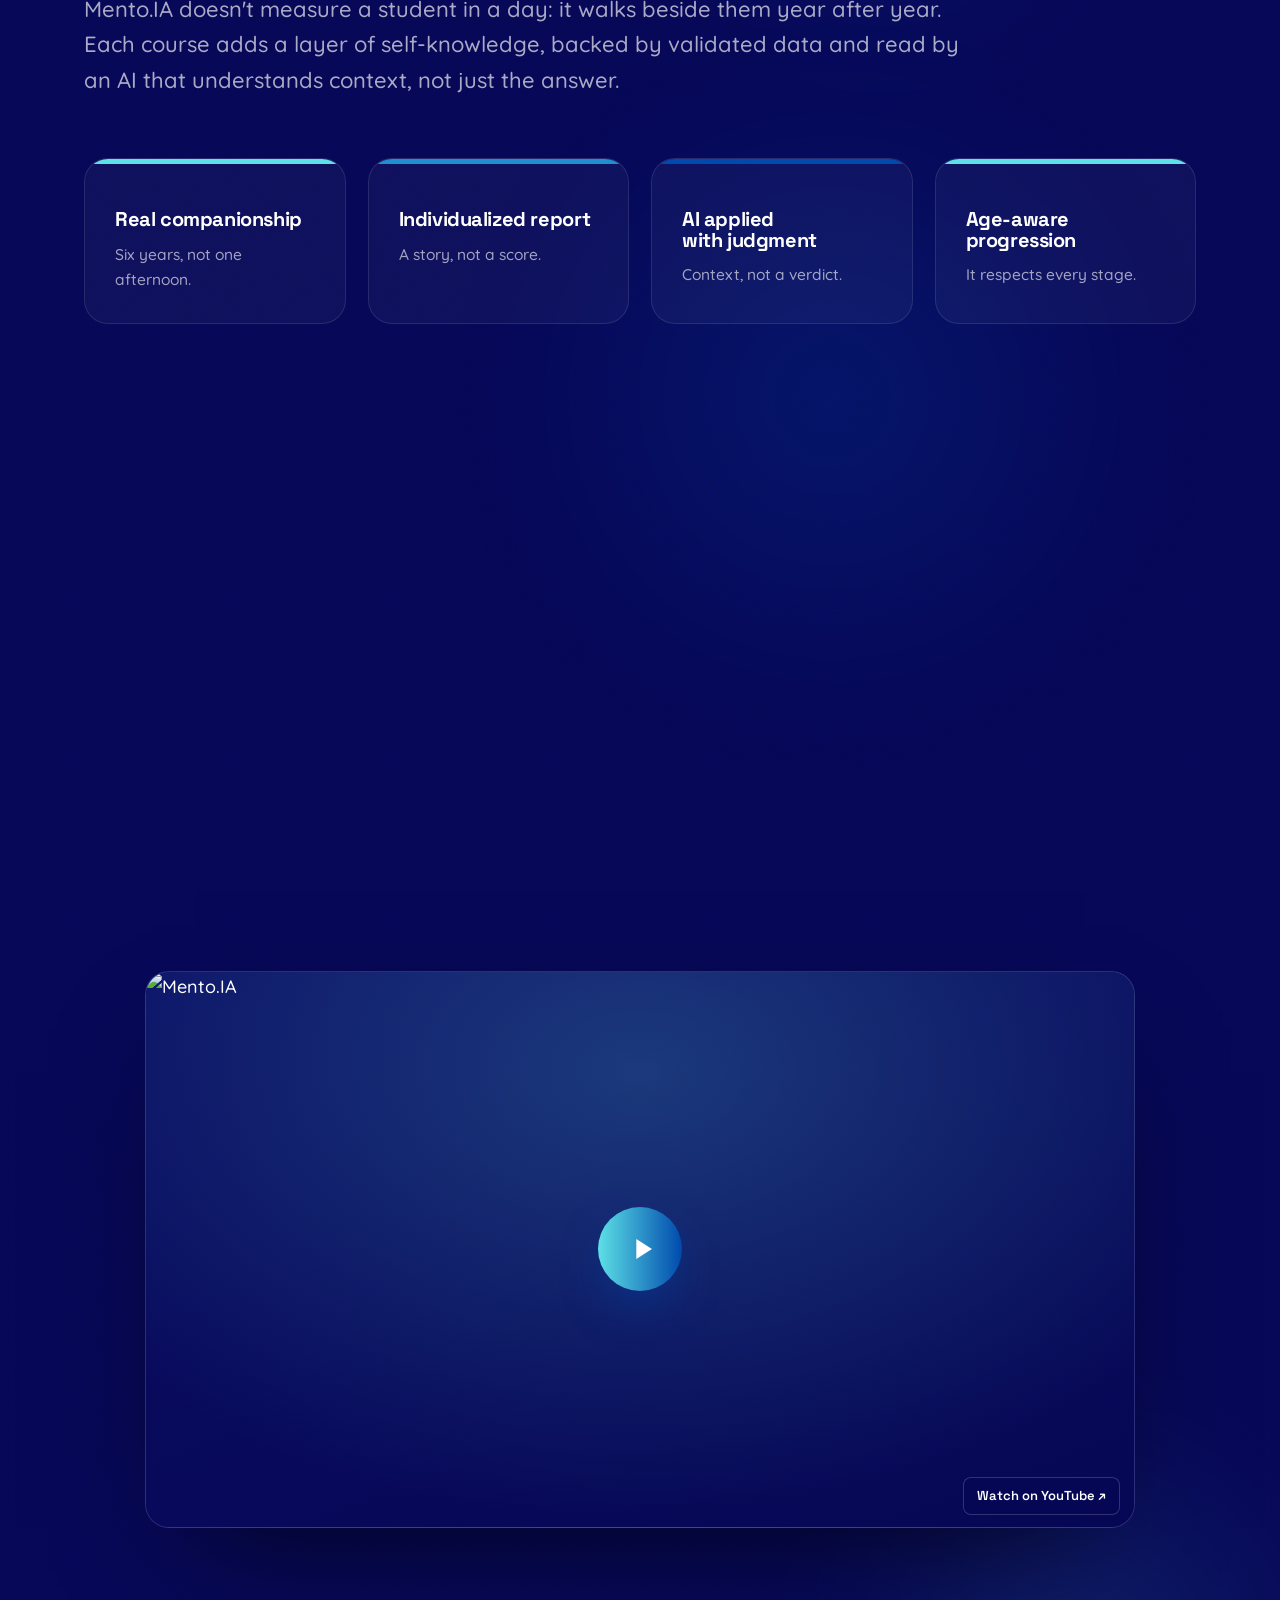
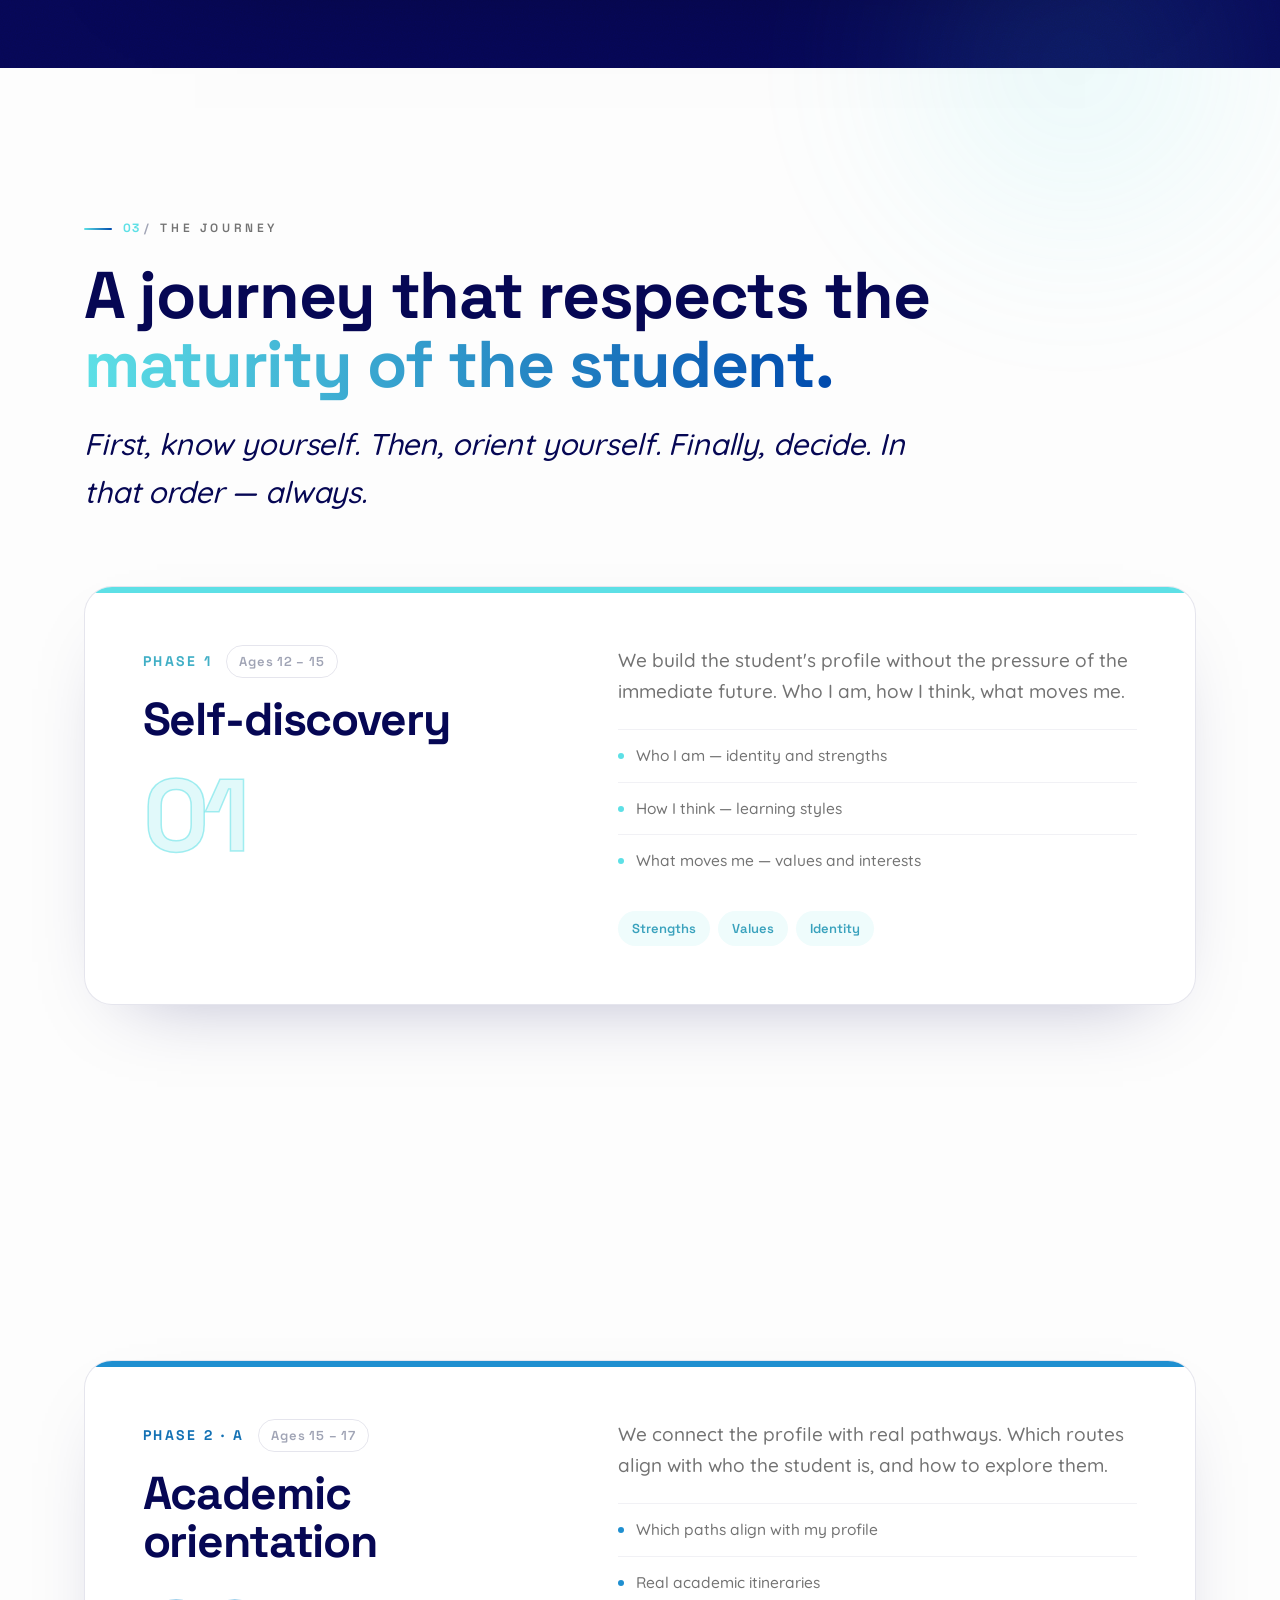
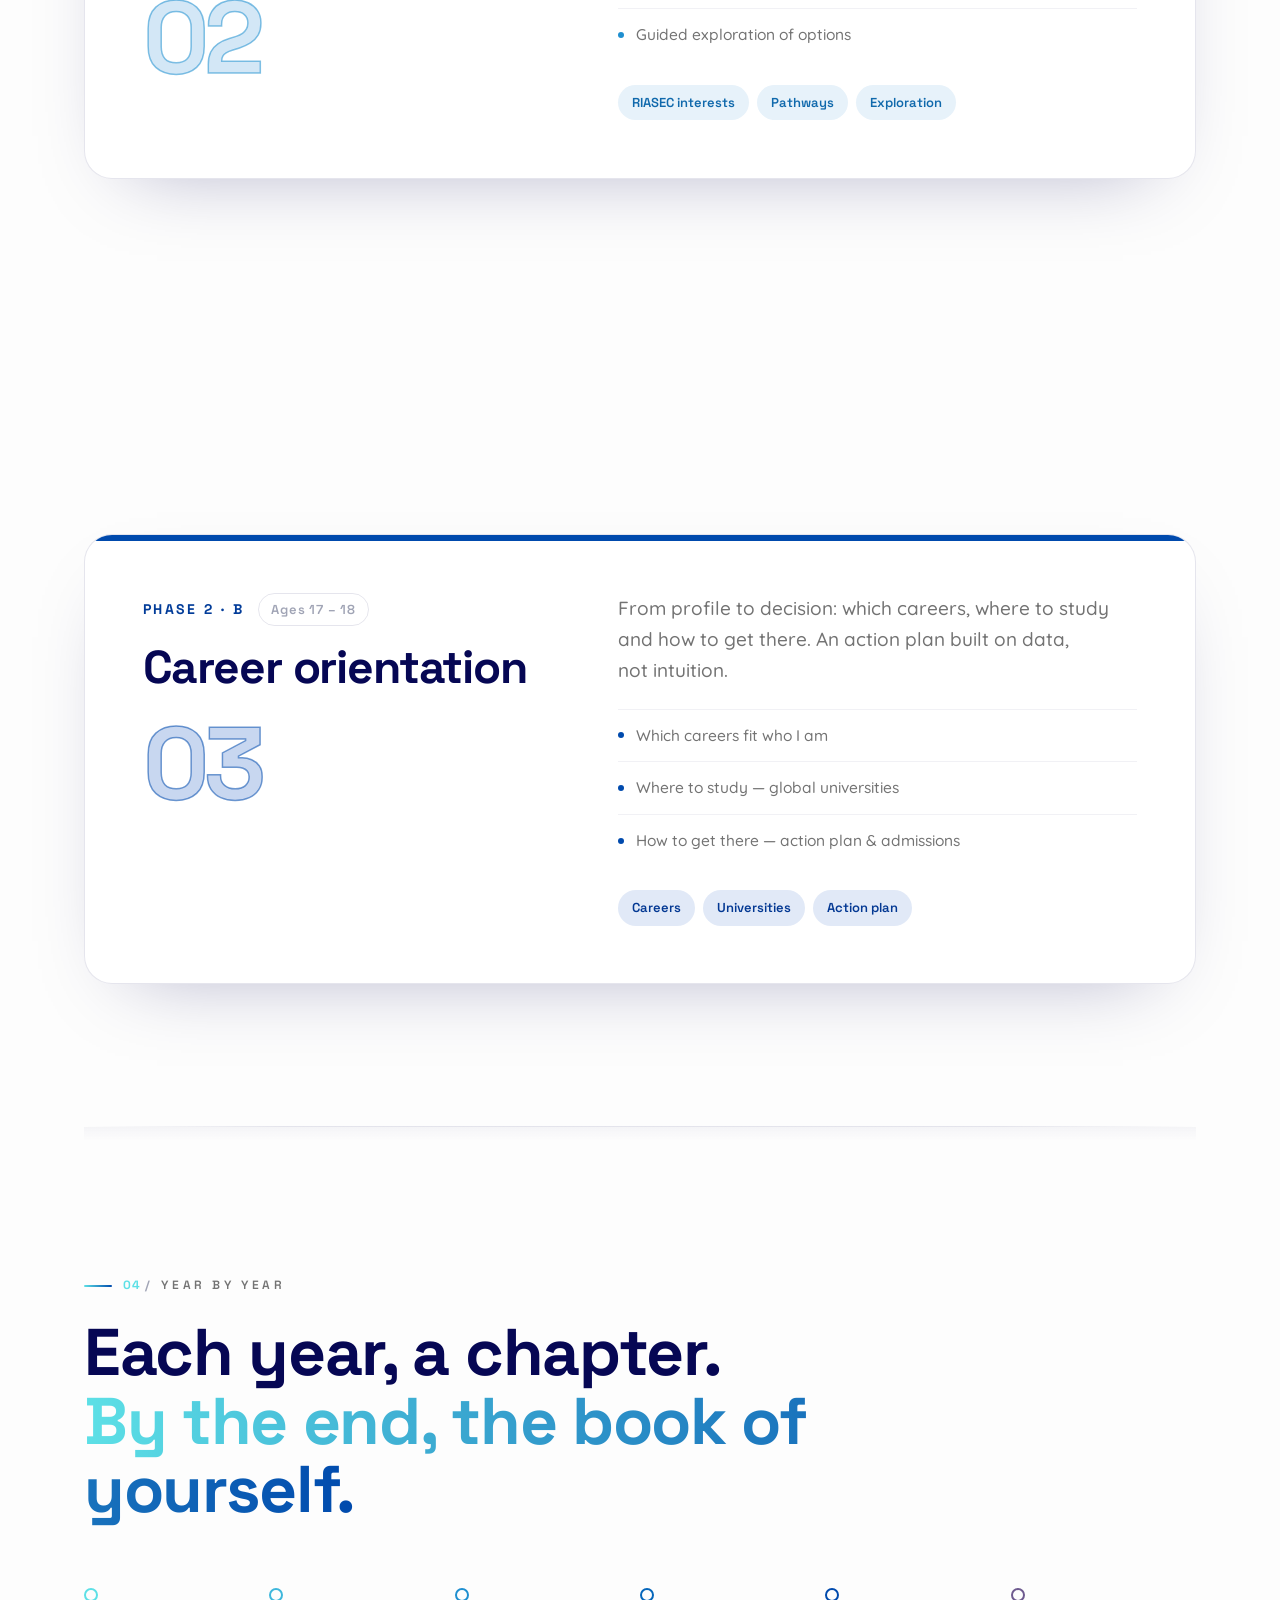
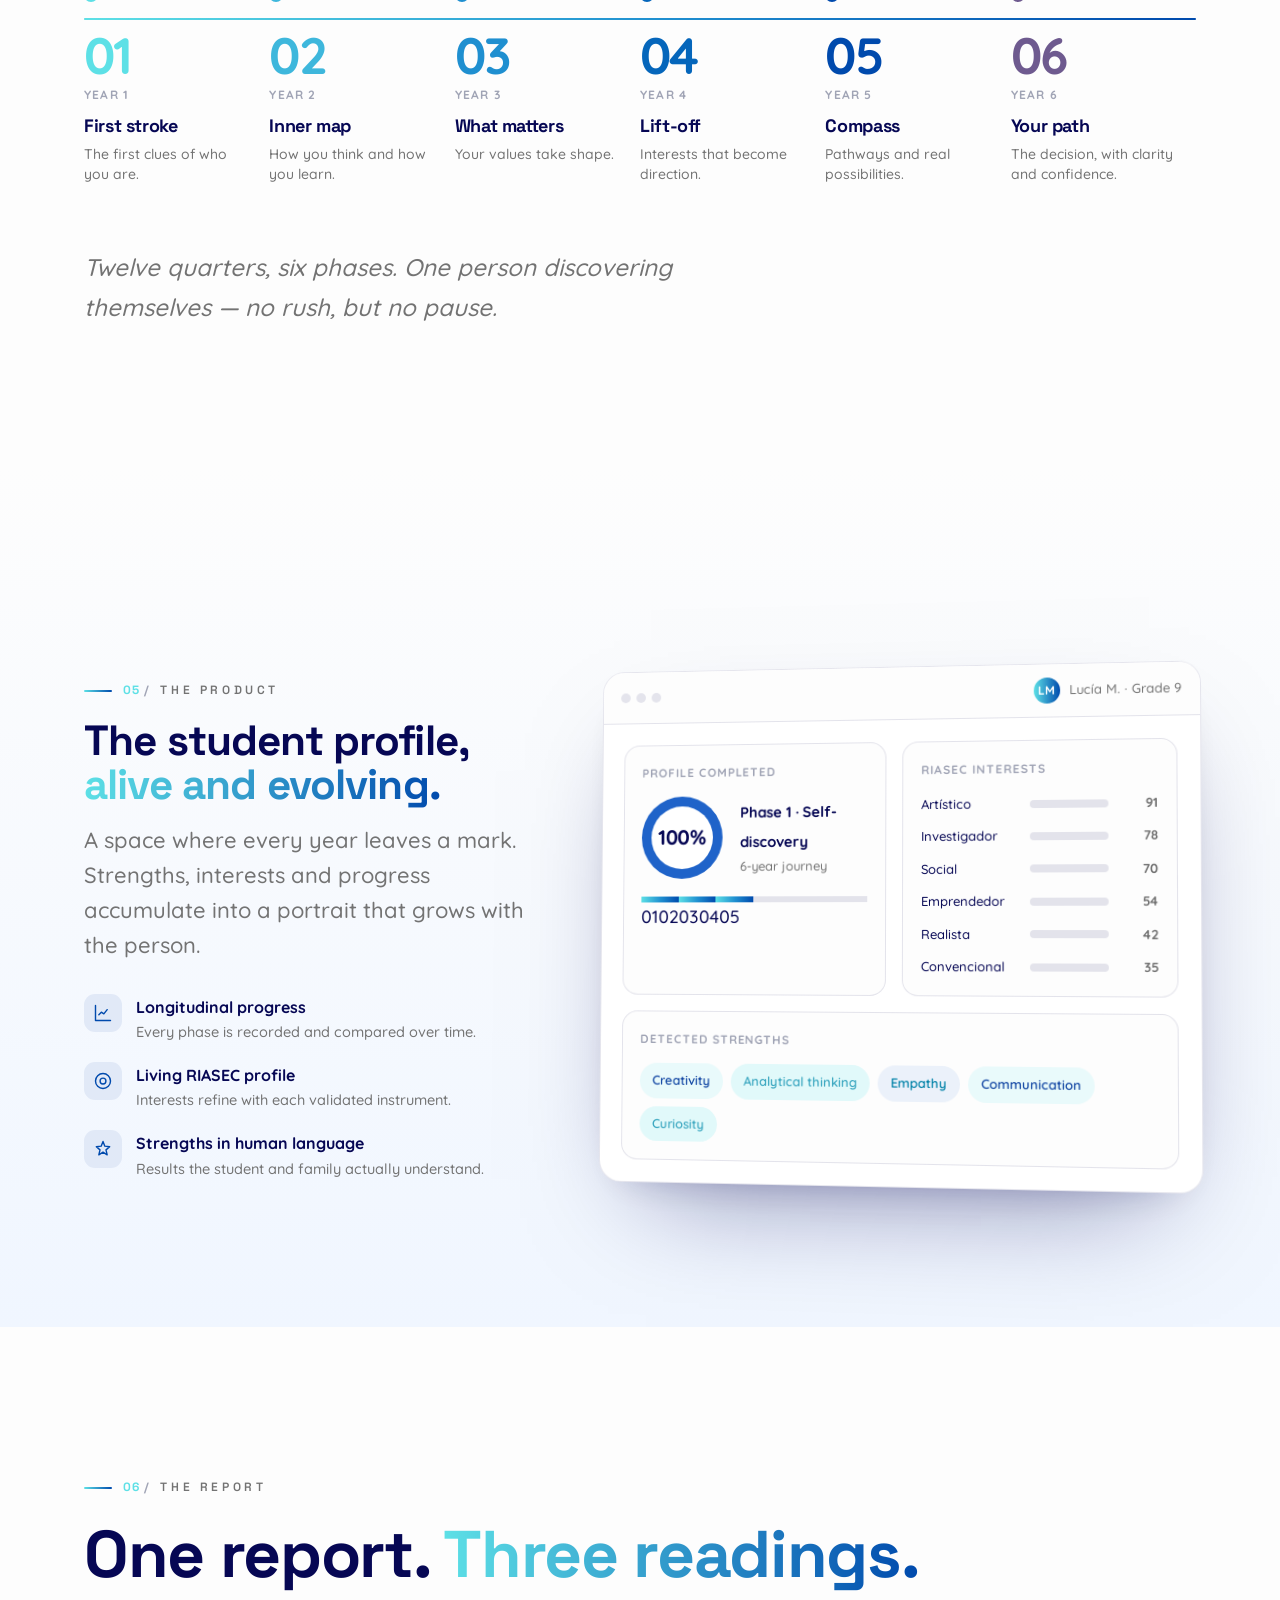
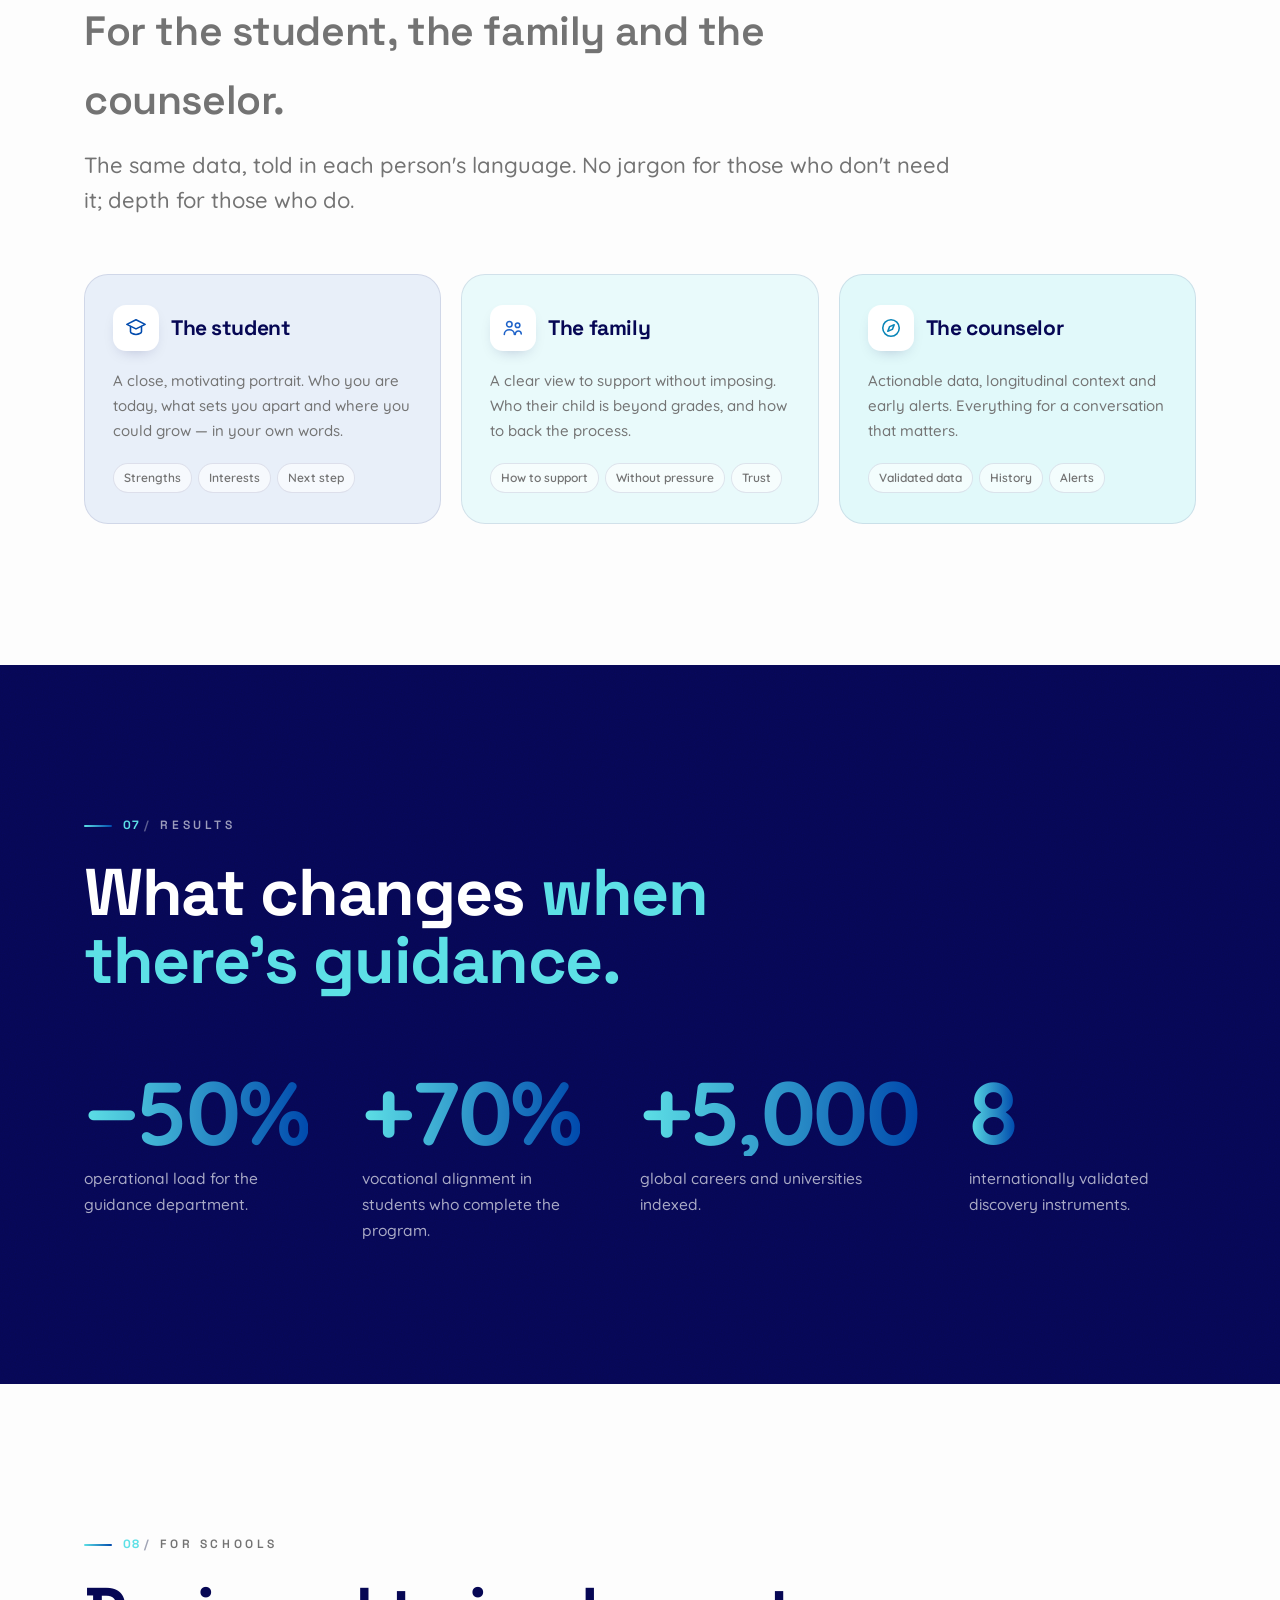
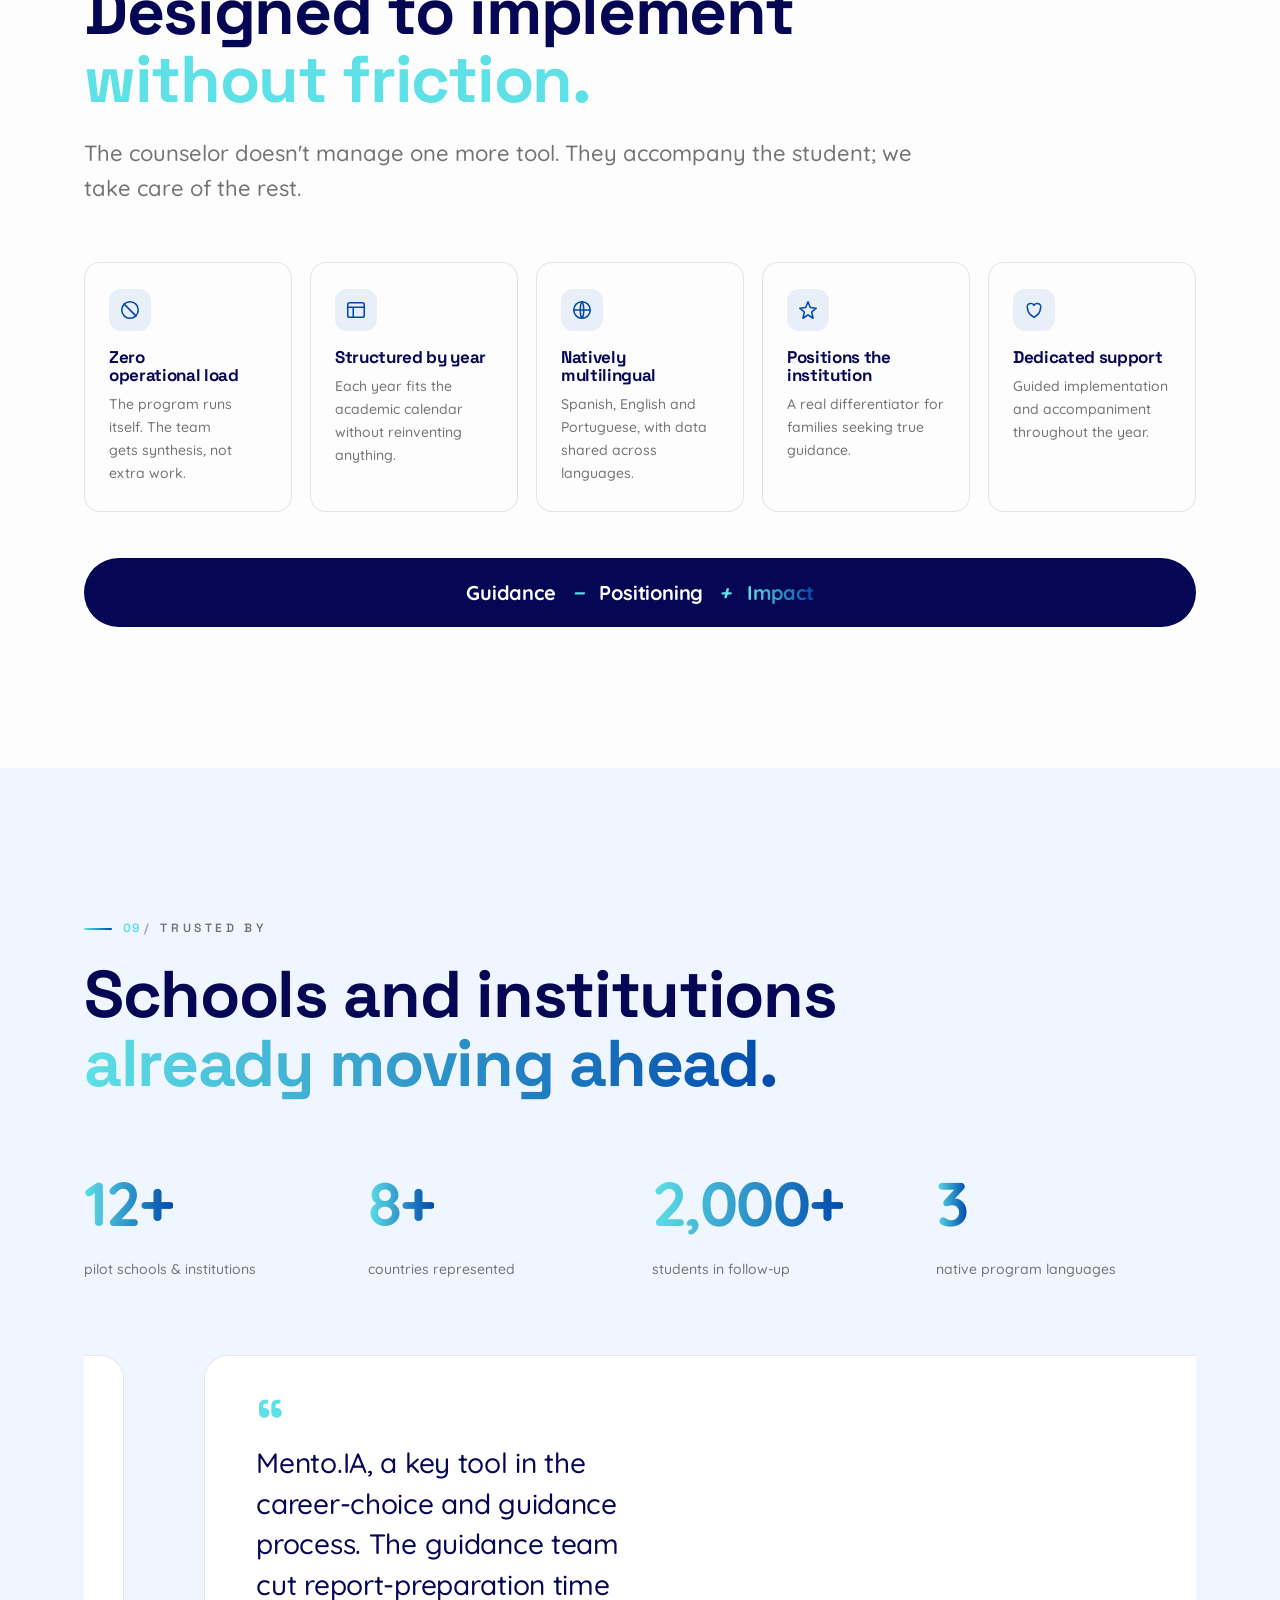
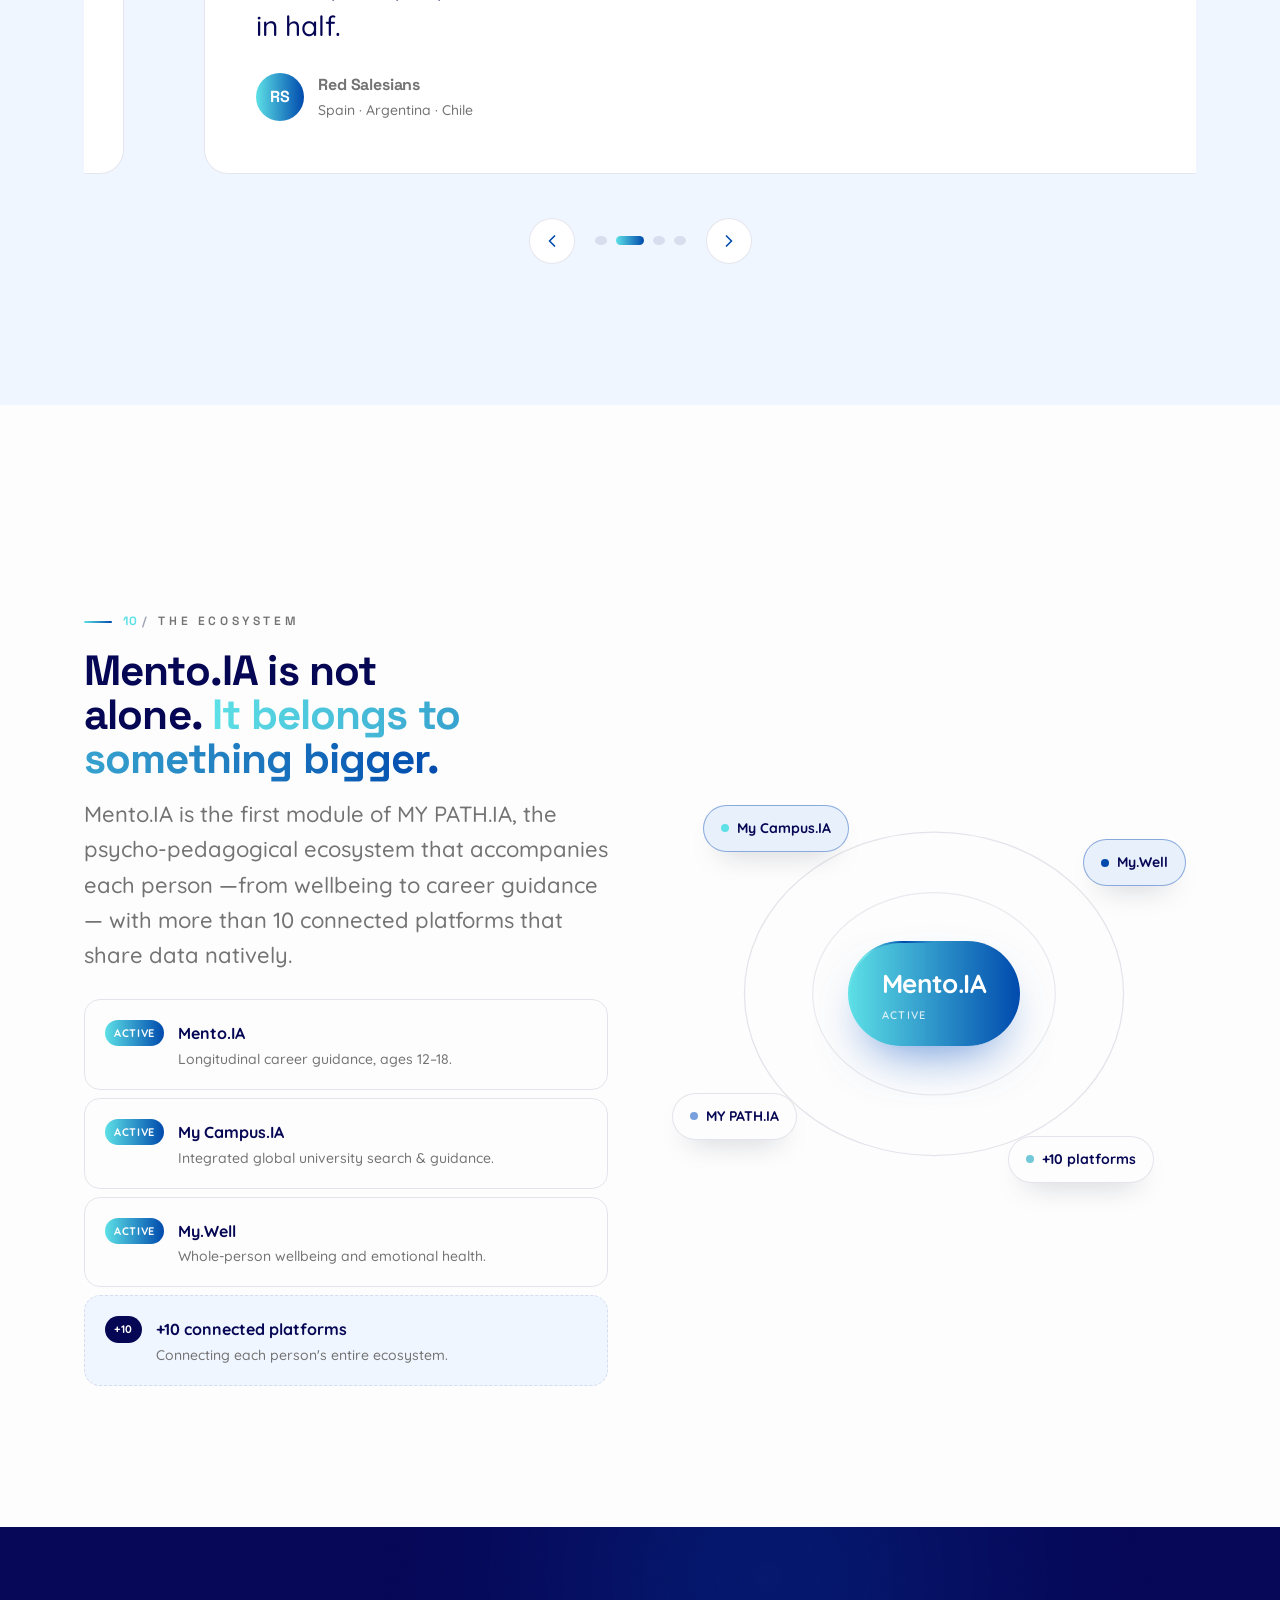
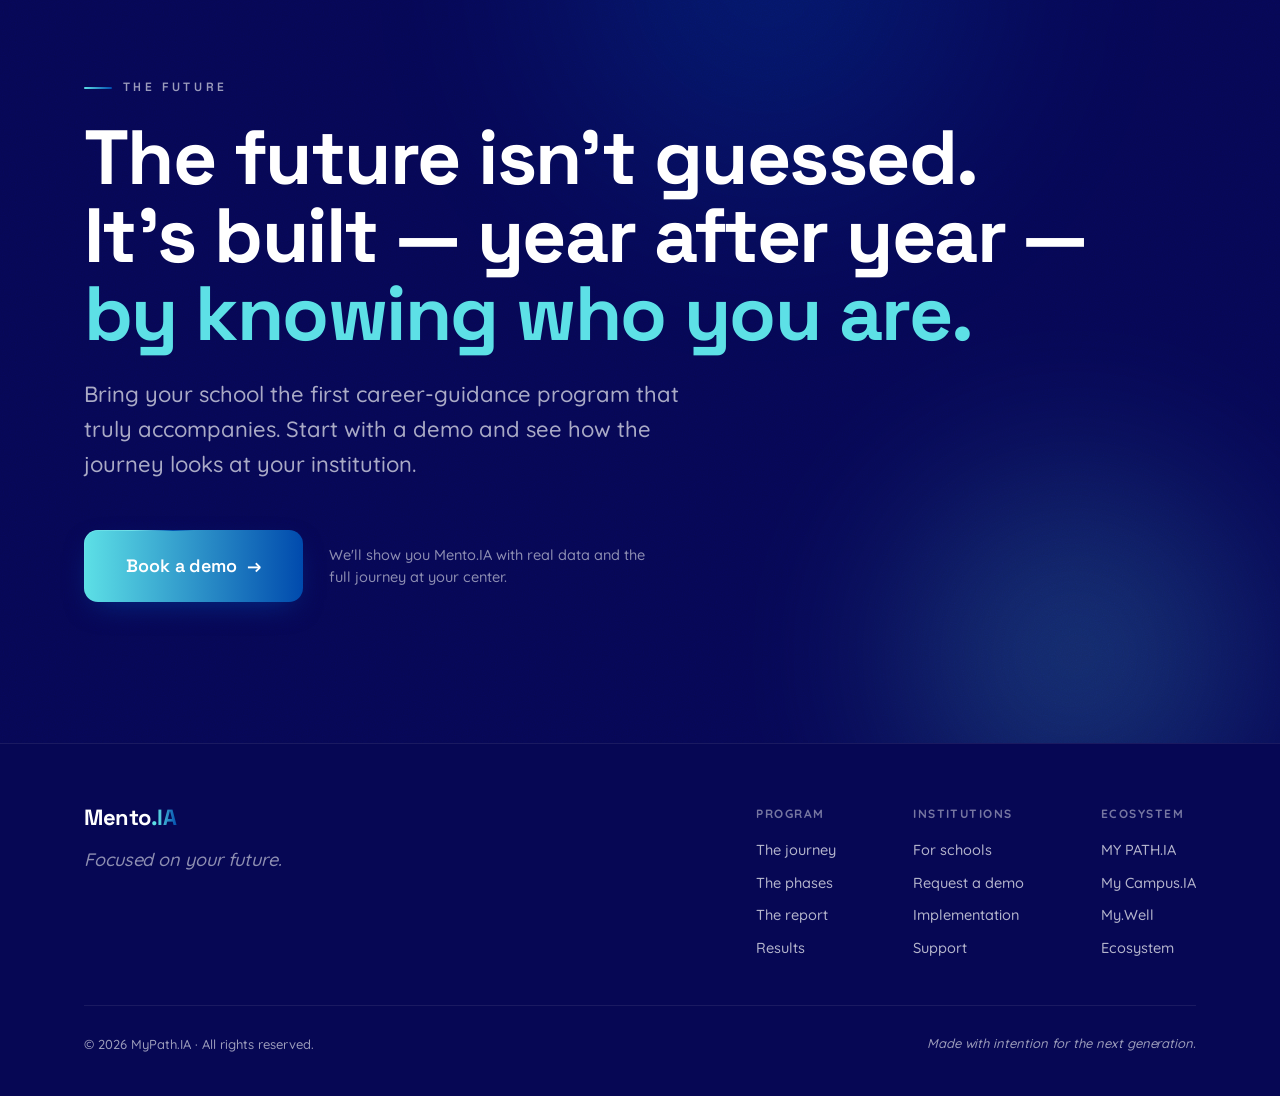
==== commit d4412ec5: "Add files via upload" ====
--- a/index.html
+++ b/index.html
@@ -7,13 +7,13 @@
 <link rel="preconnect" href="https://fonts.googleapis.com" />
 <link rel="preconnect" href="https://fonts.gstatic.com" crossorigin />
 <link href="https://fonts.googleapis.com/css2?family=Space+Grotesk:wght@400;500;600;700&family=Quicksand:wght@400;500;600;700&family=Sora:wght@500;600;700&family=Nunito+Sans:opsz,wght@6..12,400;6..12,500;6..12,600&display=swap" rel="stylesheet" />
-<link rel="stylesheet" href="assets/mento.css?v=17" />
-<link rel="stylesheet" href="assets/mento-sections.css?v=17" />
-<link rel="stylesheet" href="assets/mento-product.css?v=17" />
-<link rel="stylesheet" href="assets/mento-ui.css?v=17" />
-<link rel="stylesheet" href="assets/mento-cult.css?v=17" />
-<link rel="stylesheet" href="assets/mento-v2.css?v=17" />
-<link rel="stylesheet" href="assets/mento-mobile.css?v=17" />
+<link rel="stylesheet" href="assets/mento.css?v=18" />
+<link rel="stylesheet" href="assets/mento-sections.css?v=18" />
+<link rel="stylesheet" href="assets/mento-product.css?v=18" />
+<link rel="stylesheet" href="assets/mento-ui.css?v=18" />
+<link rel="stylesheet" href="assets/mento-cult.css?v=18" />
+<link rel="stylesheet" href="assets/mento-v2.css?v=18" />
+<link rel="stylesheet" href="assets/mento-mobile.css?v=18" />
 </head>
 <body>
 <template id="__bundler_thumbnail" data-bg-color="#060754">
@@ -544,6 +544,10 @@
         <div class="field"><label for="f-nombre" data-i18n="form.nombre">Nombre</label><input id="f-nombre" name="nombre" type="text" required autocomplete="given-name" /></div>
         <div class="field"><label for="f-apellido" data-i18n="form.apellido">Apellido</label><input id="f-apellido" name="apellido" type="text" required autocomplete="family-name" /></div>
       </div>
+      <div class="frow">
+        <div class="field"><label for="f-email" data-i18n="form.email">Correo electrónico</label><input id="f-email" name="email" type="email" required autocomplete="email" /></div>
+        <div class="field"><label for="f-telefono" data-i18n="form.telefono">Teléfono <span class="opt" data-i18n="form.opt">(opcional)</span></label><input id="f-telefono" name="telefono" type="tel" autocomplete="tel" /></div>
+      </div>
       <div class="field"><label for="f-colegio" data-i18n="form.colegio">Institución</label><input id="f-colegio" name="colegio" type="text" required autocomplete="organization" /></div>
       <div class="frow">
         <div class="field"><label for="f-cargo" data-i18n="form.cargo">Cargo</label><input id="f-cargo" name="cargo" type="text" required autocomplete="organization-title" /></div>
@@ -605,9 +609,9 @@
    Si queda vacío, el formulario abre el correo (mailto) como antes. */
 window.MENTO_FORM_ENDPOINT = "https://script.google.com/macros/s/AKfycbylEmYj6vrDUJdZB-JFFg_ab8w-oLhyiExeFR-we4b_JEgDBe935TN7etxKxpeQzIoX2w/exec";
 </script>
-<script src="assets/i18n.es.js?v=17"></script>
-<script src="assets/i18n.en.js?v=17"></script>
-<script src="assets/i18n.pt.js?v=17"></script>
-<script src="assets/app.js?v=17"></script>
+<script src="assets/i18n.es.js?v=18"></script>
+<script src="assets/i18n.en.js?v=18"></script>
+<script src="assets/i18n.pt.js?v=18"></script>
+<script src="assets/app.js?v=18"></script>
 </body>
 </html>
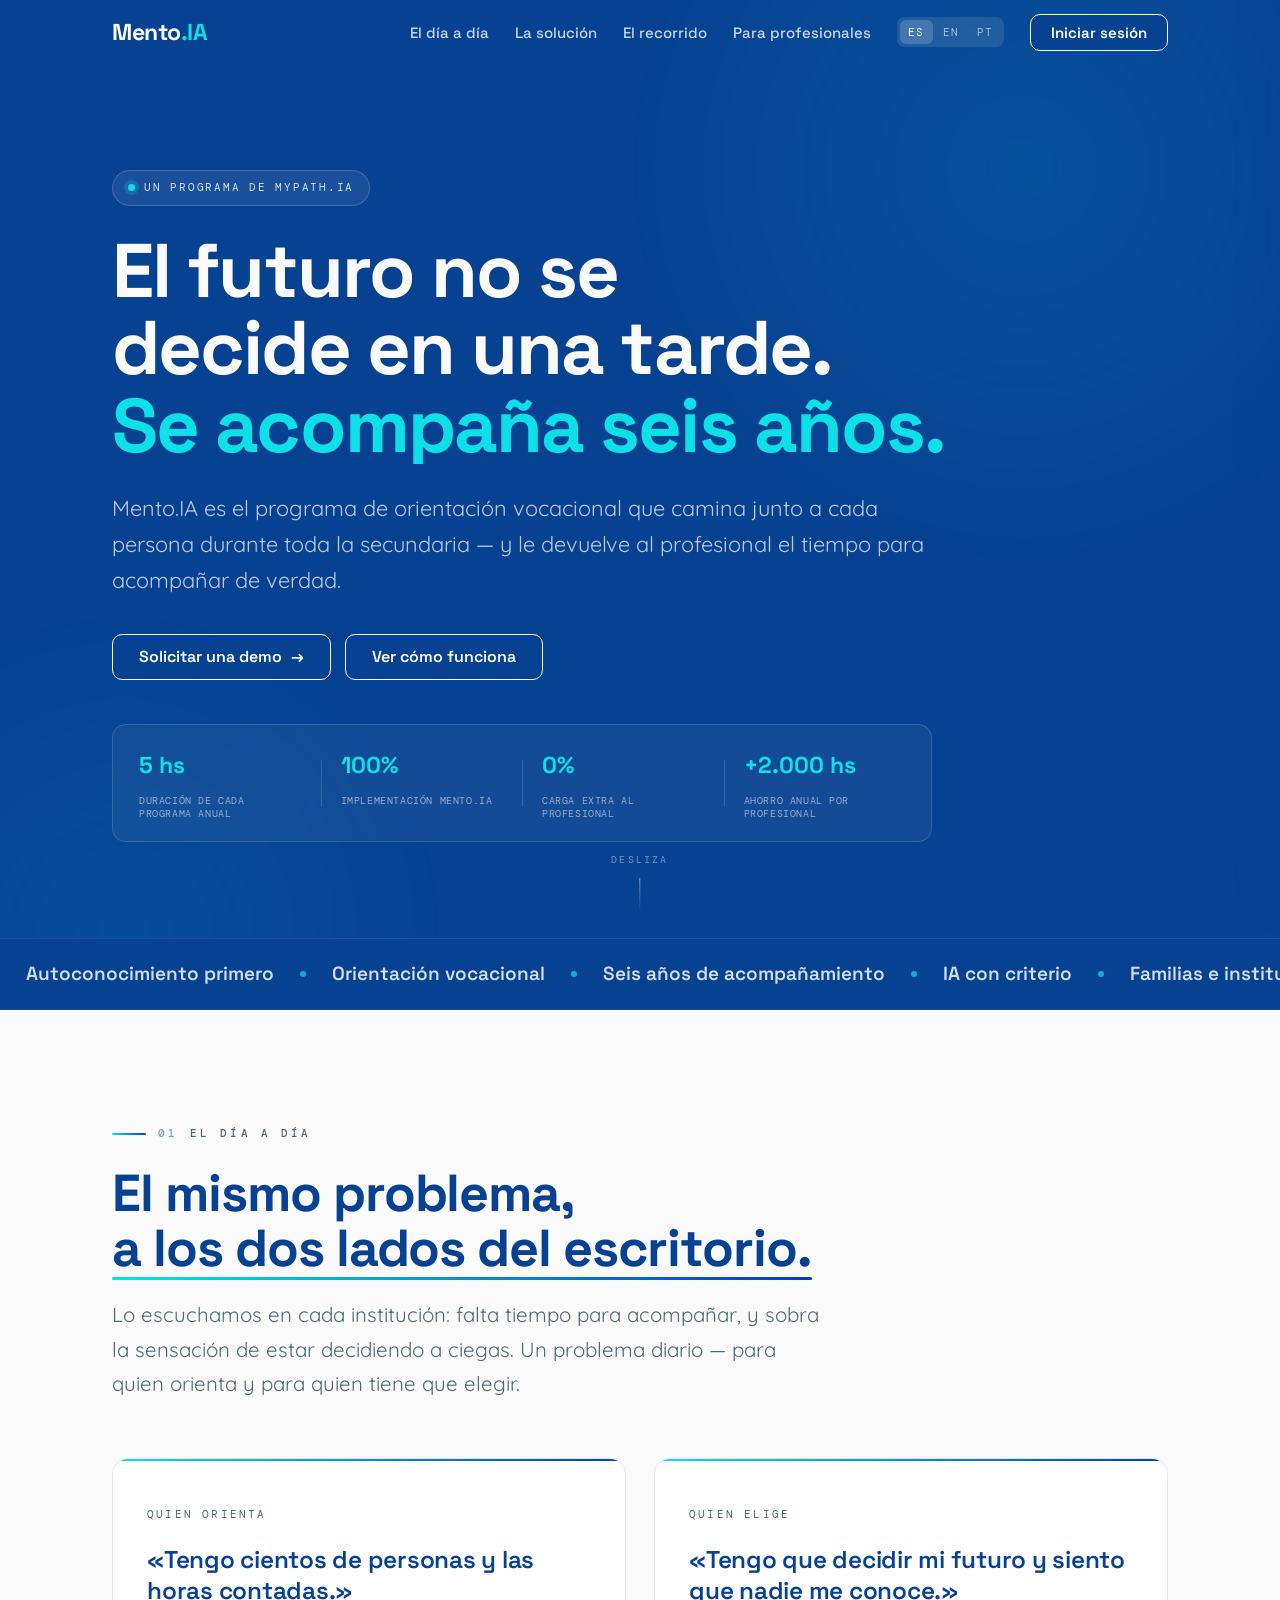
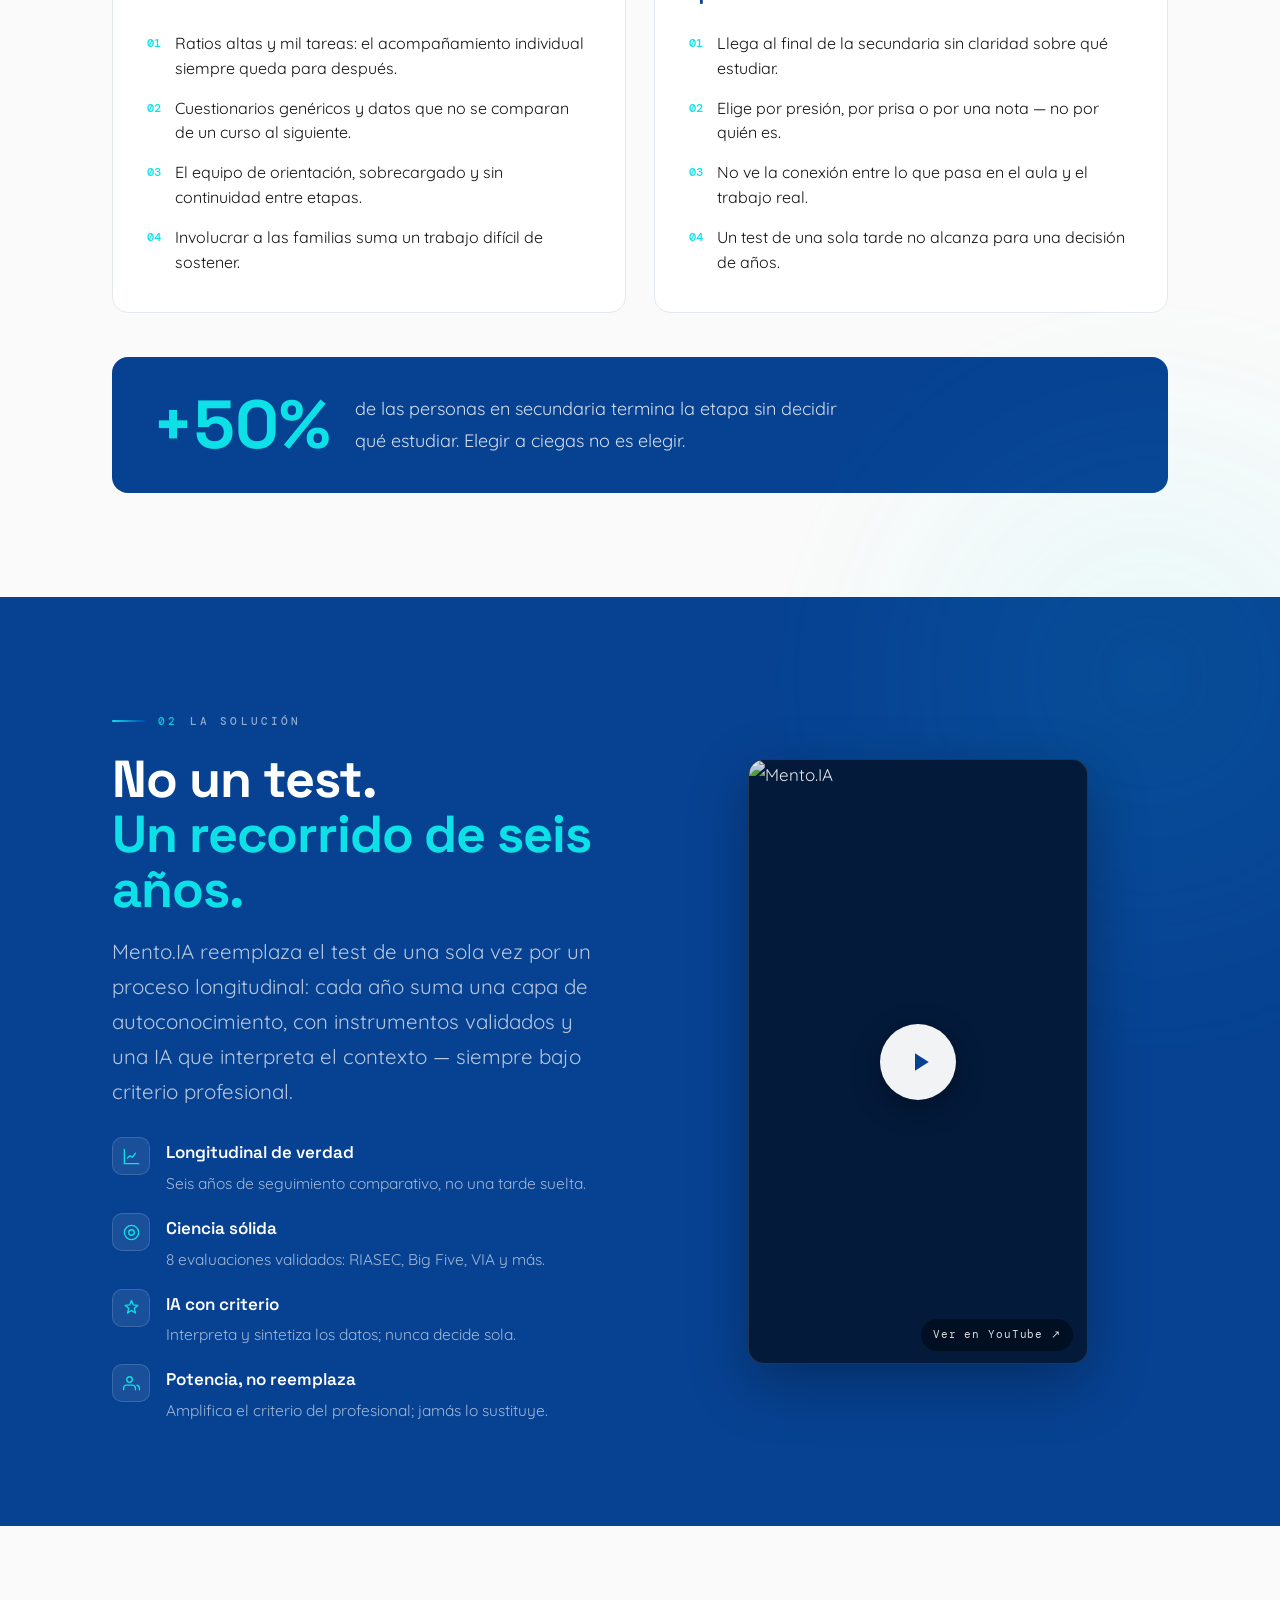
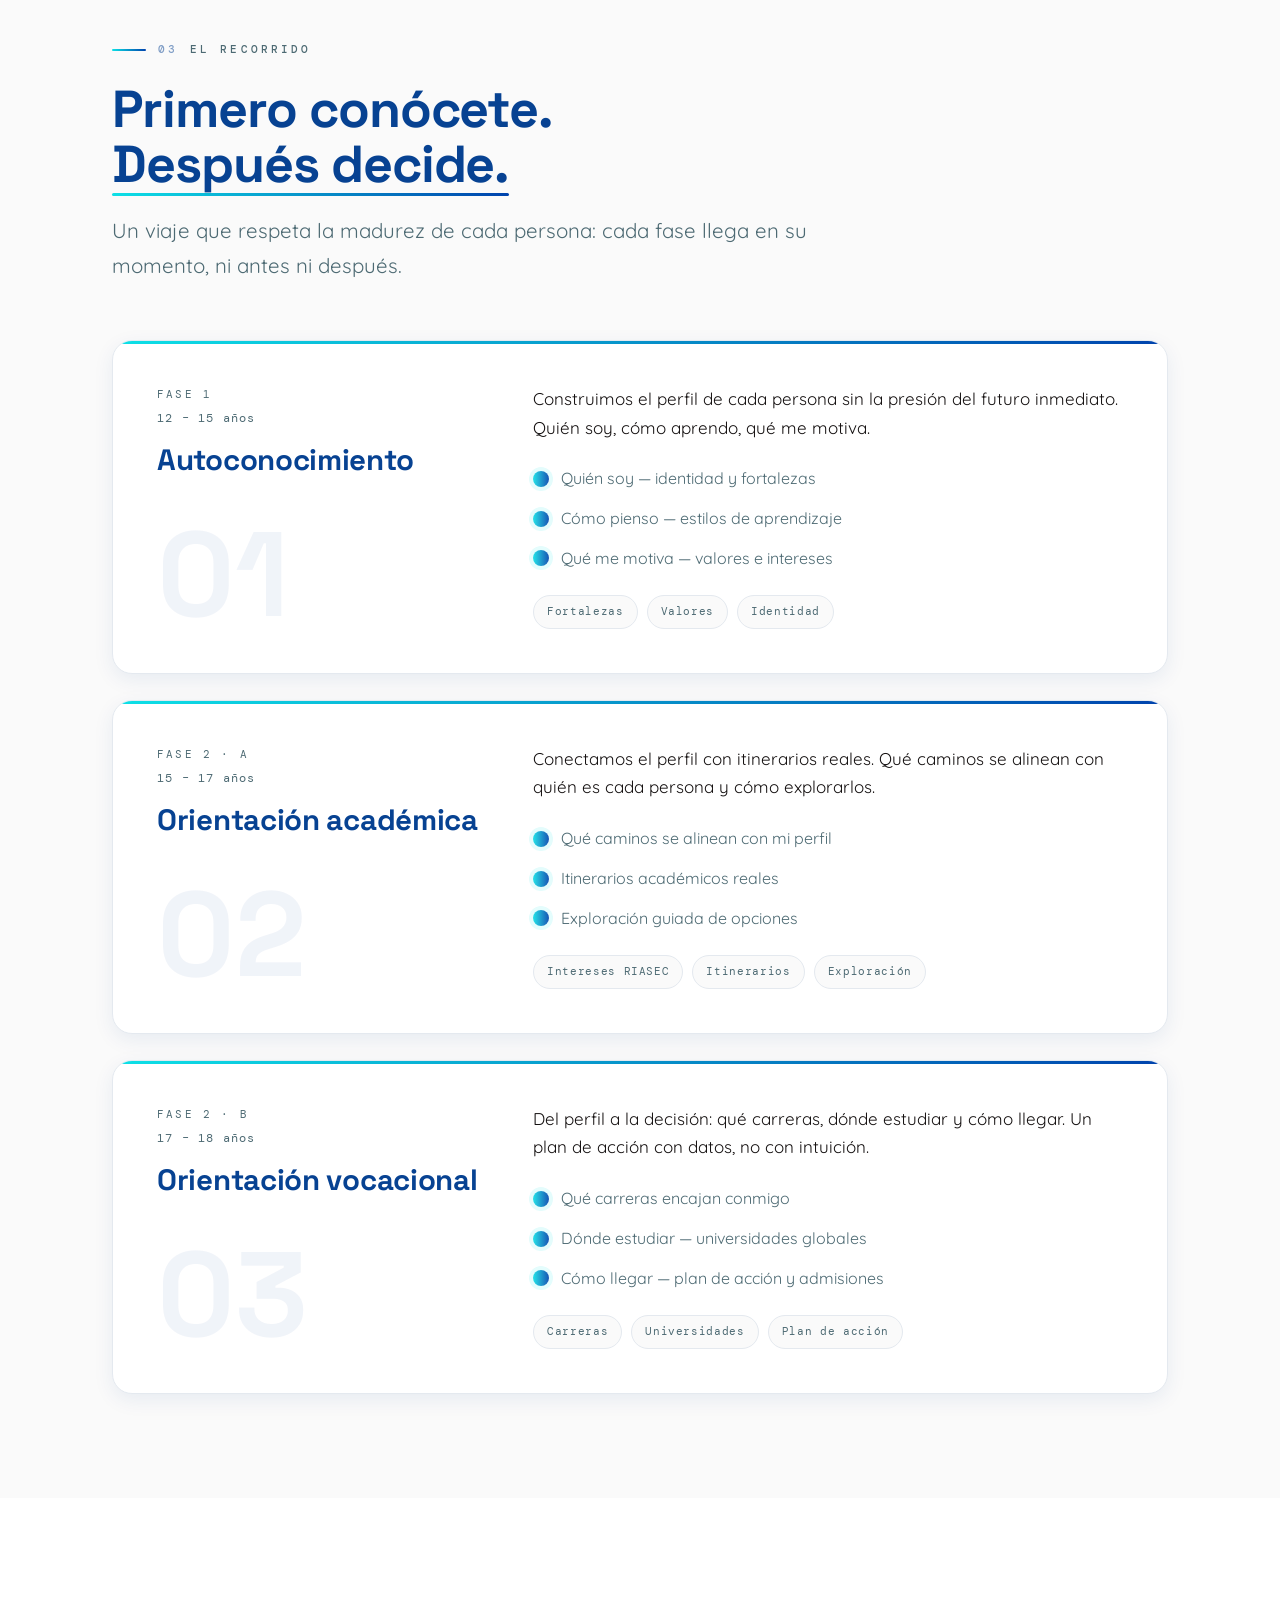
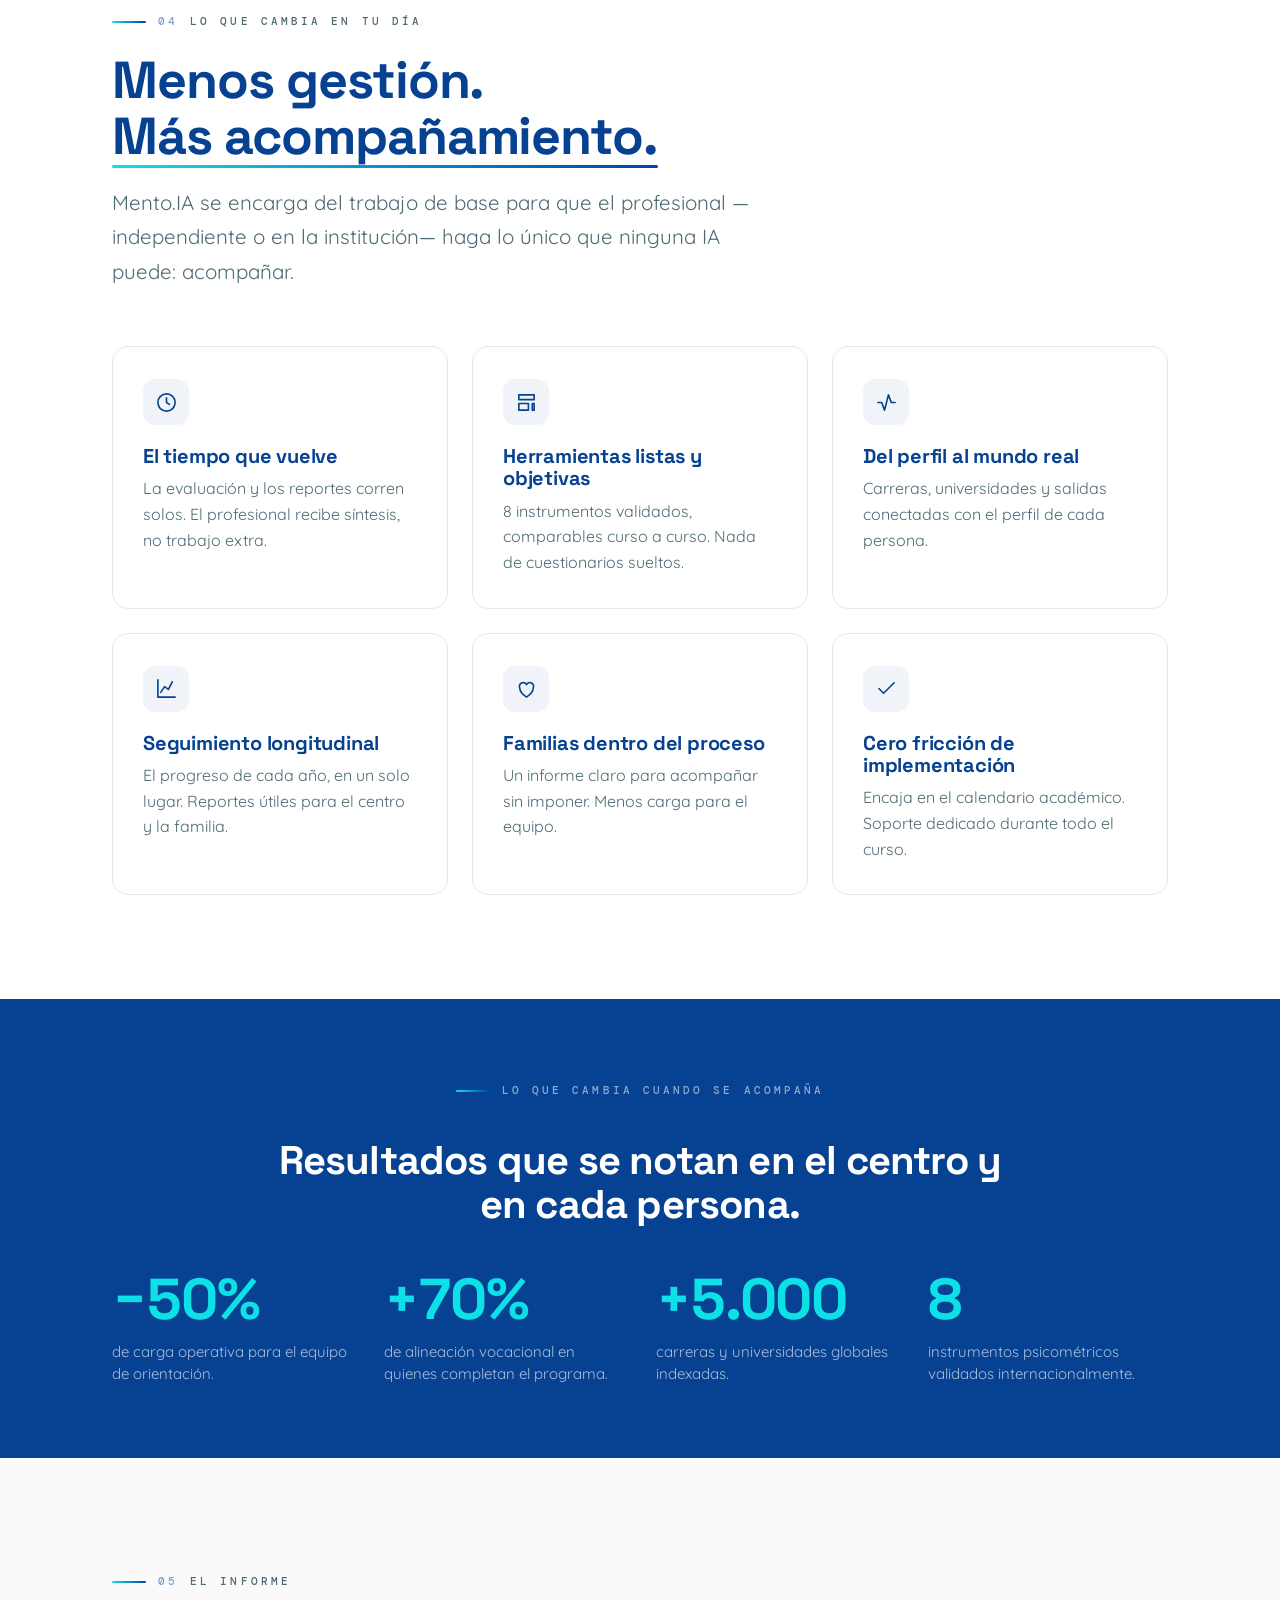
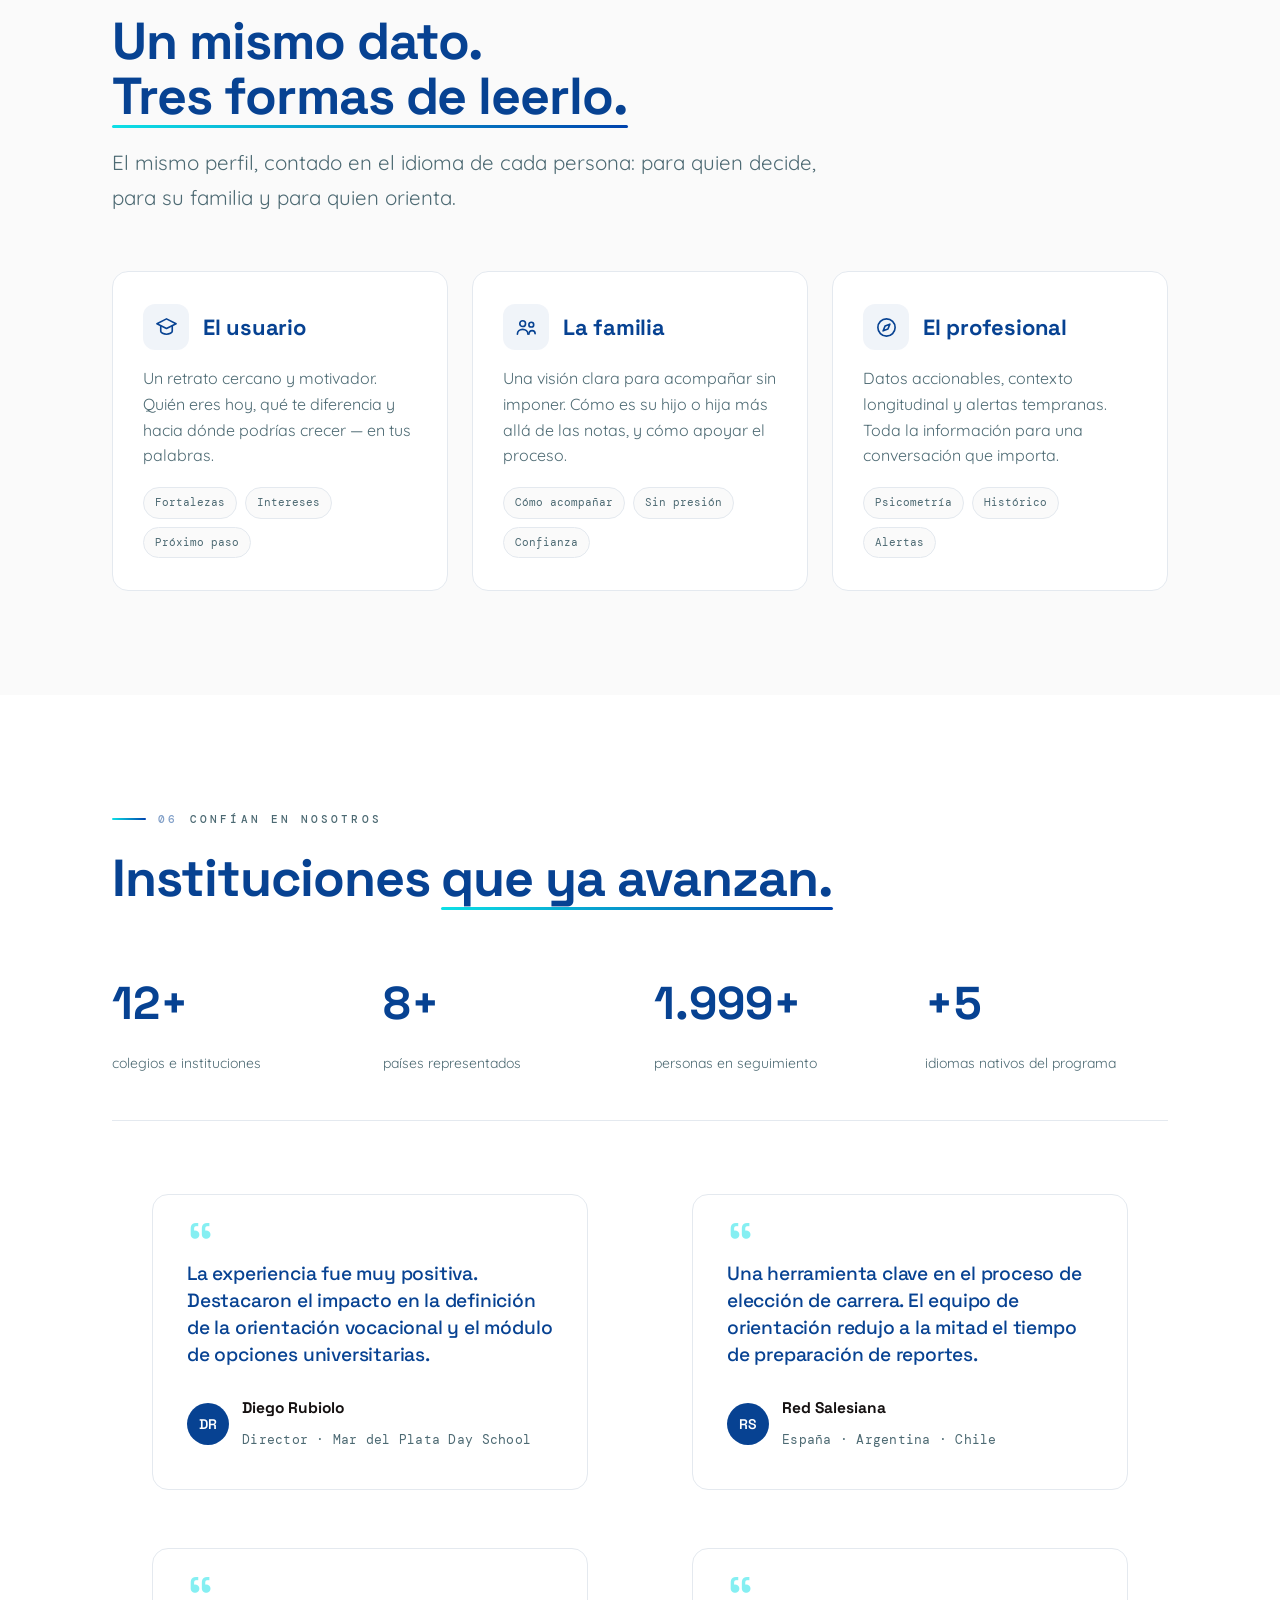
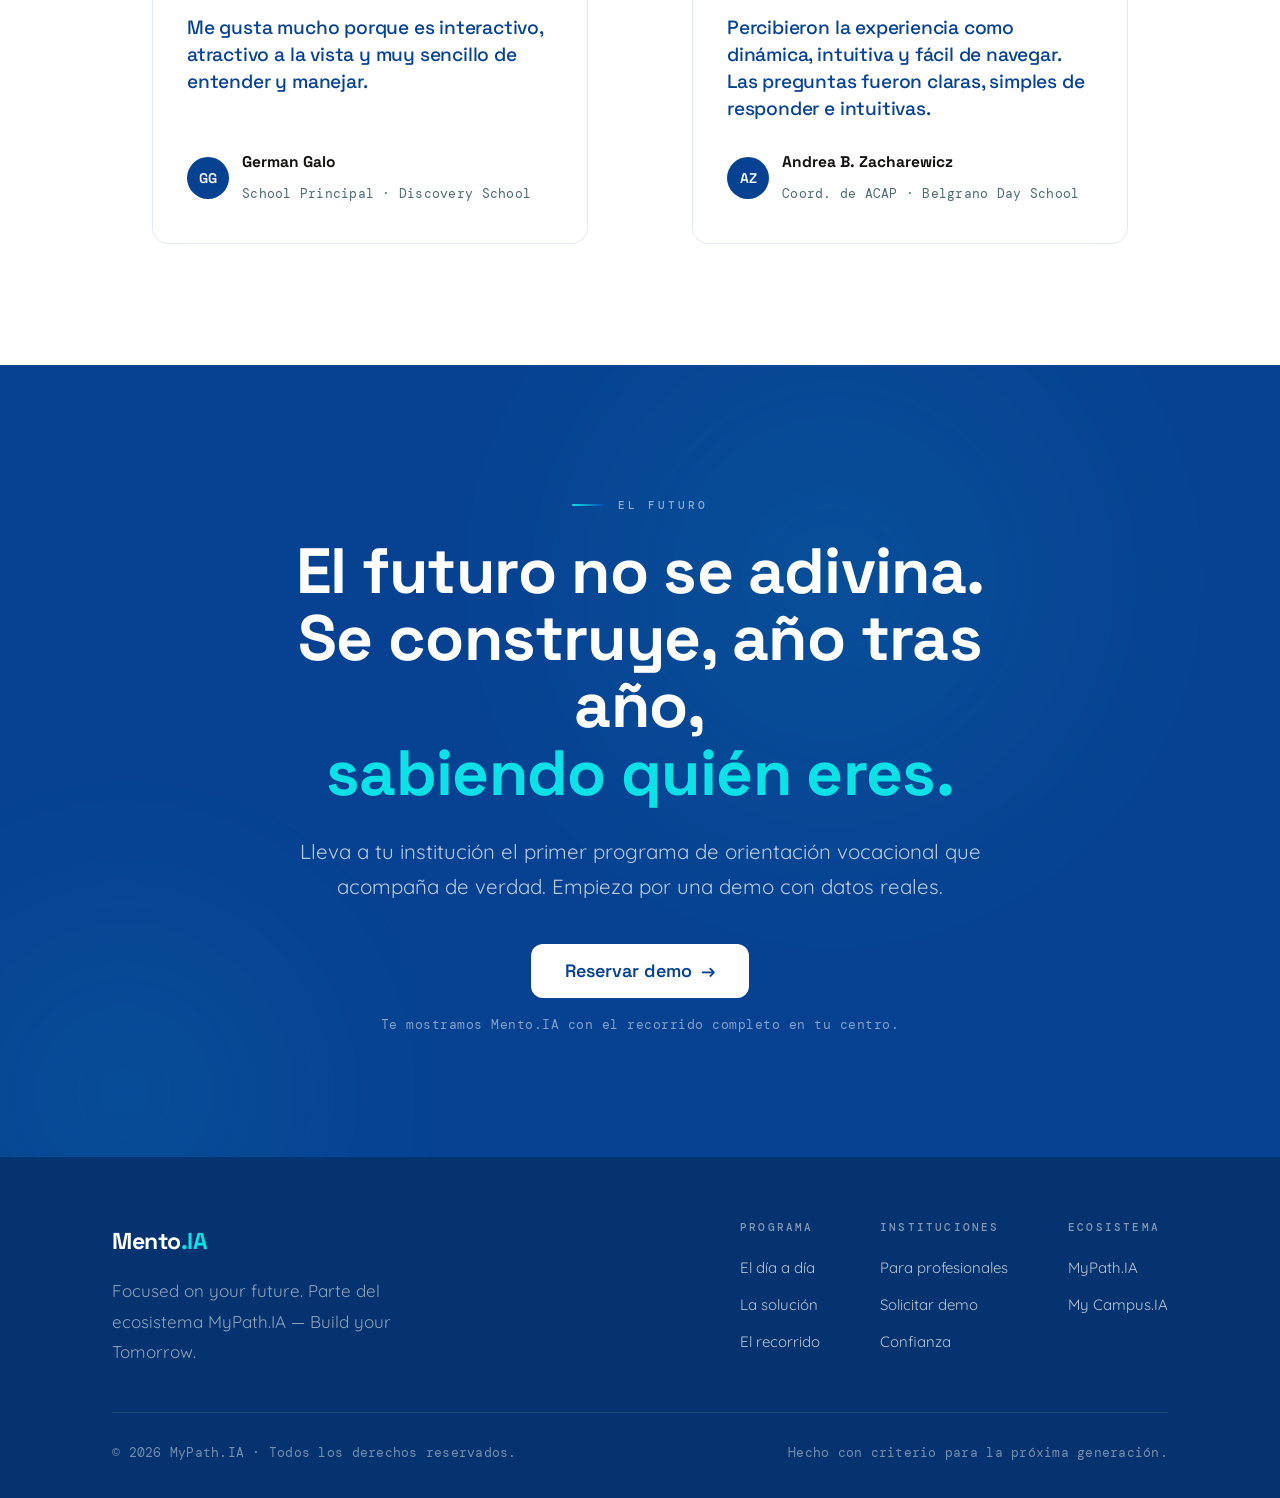
==== commit 500bdfe3: "Add files via upload" ====
--- a/index.html
+++ b/index.html
@@ -1,26 +1,22 @@
 <!DOCTYPE html>
-<html lang="en" data-palette="">
+<html lang="es" data-palette="">
 <head>
 <meta charset="UTF-8" />
 <meta name="viewport" content="width=device-width, initial-scale=1.0" />
 <title>Mento.IA — Focused on your future.</title>
 <link rel="preconnect" href="https://fonts.googleapis.com" />
 <link rel="preconnect" href="https://fonts.gstatic.com" crossorigin />
-<link href="https://fonts.googleapis.com/css2?family=Space+Grotesk:wght@400;500;600;700&family=Quicksand:wght@400;500;600;700&family=Sora:wght@500;600;700&family=Nunito+Sans:opsz,wght@6..12,400;6..12,500;6..12,600&display=swap" rel="stylesheet" />
-<link rel="stylesheet" href="assets/mento.css?v=18" />
-<link rel="stylesheet" href="assets/mento-sections.css?v=18" />
-<link rel="stylesheet" href="assets/mento-product.css?v=18" />
-<link rel="stylesheet" href="assets/mento-ui.css?v=18" />
-<link rel="stylesheet" href="assets/mento-cult.css?v=18" />
-<link rel="stylesheet" href="assets/mento-v2.css?v=18" />
-<link rel="stylesheet" href="assets/mento-mobile.css?v=18" />
+<link href="https://fonts.googleapis.com/css2?family=Space+Grotesk:wght@400;500;600;700&family=Quicksand:wght@400;500;600;700&family=DM+Mono:wght@400;500&family=Sora:wght@500;600;700&family=Nunito+Sans:opsz,wght@6..12,400;6..12,500;6..12,600&display=swap" rel="stylesheet" />
+<link rel="stylesheet" href="_ds/mento-ia-design-system-5acf96c2-5bc8-483d-8b26-3d71d6b9129c/tokens/colors.css" />
+<link rel="stylesheet" href="_ds/mento-ia-design-system-5acf96c2-5bc8-483d-8b26-3d71d6b9129c/tokens/effects.css" />
+<link rel="stylesheet" href="assets/mento-web.css?v=9" />
 </head>
 <body>
-<template id="__bundler_thumbnail" data-bg-color="#060754">
+<template id="__bundler_thumbnail" data-bg-color="#074292">
   <svg viewBox="0 0 1200 800" xmlns="http://www.w3.org/2000/svg">
-    <rect width="1200" height="800" fill="#060754"/>
-    <text x="600" y="430" font-family="'Space Grotesk',sans-serif" font-size="150" font-weight="700" text-anchor="middle" fill="#fdfdfd">Mento<tspan fill="#5de0e6">.IA</tspan></text>
-    <text x="600" y="510" font-family="sans-serif" font-size="34" letter-spacing="6" text-anchor="middle" fill="#5de0e6">FOCUSED ON YOUR FUTURE</text>
+    <rect width="1200" height="800" fill="#074292"/>
+    <text x="600" y="430" font-family="'Space Grotesk',sans-serif" font-size="150" font-weight="700" text-anchor="middle" fill="#fdfdfd">Mento<tspan fill="#0de0e6">.IA</tspan></text>
+    <text x="600" y="510" font-family="sans-serif" font-size="34" letter-spacing="6" text-anchor="middle" fill="#0de0e6">FOCUSED ON YOUR FUTURE</text>
   </svg>
 </template>
 <div id="scroll-progress" aria-hidden="true"></div>
@@ -28,71 +24,54 @@
 <!-- ===================== NAV ===================== -->
 <header class="nav">
   <div class="wrap nav-inner">
-    <a class="logo on-dark" href="#top"><span class="mento">Mento</span><span class="dot">.</span><span class="ia">IA</span></a>
+    <a class="logo" href="#top"><span>Mento</span><span class="dot">.</span><span class="ia">IA</span></a>
     <nav class="nav-right">
       <div class="nav-links">
+        <a href="#dia" data-i18n="nav.dia">El día a día</a>
+        <a href="#solucion" data-i18n="nav.solucion">La solución</a>
         <a href="#recorrido" data-i18n="nav.recorrido">El recorrido</a>
-        <a href="#producto" data-i18n="nav.programa">El programa</a>
-        <a href="#colegios" data-i18n="nav.colegios">Colegios</a>
-        <a href="#ecosistema" data-i18n="nav.ecosistema">Ecosistema</a>
+        <a href="#profesionales" data-i18n="nav.profesionales">Para profesionales</a>
       </div>
       <div class="lang" role="group" aria-label="Idioma">
         <button data-lang="es">ES</button>
         <button data-lang="en">EN</button>
         <button data-lang="pt">PT</button>
       </div>
-      <a href="https://mentoia.app/" target="_blank" rel="noopener" class="btn btn-primary" style="padding:10px 20px;font-size:15px" data-i18n="nav.login">Iniciar sesión</a>
+      <a href="https://mentoia.app/" target="_blank" rel="noopener" class="btn btn-primary" style="padding:10px 20px;font-size:15px;border:1px solid #fafafa" data-i18n="nav.login">Iniciar sesión</a>
       <button type="button" class="nav-burger" aria-label="Menú"><span></span><span></span><span></span></button>
     </nav>
   </div>
 </header>
-
 <div class="nav-panel">
+  <a href="#dia" data-i18n="nav.dia">El día a día</a>
+  <a href="#solucion" data-i18n="nav.solucion">La solución</a>
   <a href="#recorrido" data-i18n="nav.recorrido">El recorrido</a>
-  <a href="#producto" data-i18n="nav.programa">El programa</a>
-  <a href="#colegios" data-i18n="nav.colegios">Colegios</a>
-  <a href="#ecosistema" data-i18n="nav.ecosistema">Ecosistema</a>
+  <a href="#profesionales" data-i18n="nav.profesionales">Para profesionales</a>
   <a class="nav-panel-cta btn btn-primary" href="https://mentoia.app/" target="_blank" rel="noopener" data-i18n="nav.login">Iniciar sesión</a>
 </div>
 
 <!-- ===================== HERO ===================== -->
 <section class="hero" id="top" data-screen-label="Hero">
-  <div class="hero-bg" aria-hidden="true">
-    <div class="glow glow-1"></div>
-    <div class="glow glow-2"></div>
-    <div class="glow glow-3"></div>
-    <div class="hero-grain"></div>
-  </div>
-  <svg class="hero-path" viewBox="0 0 620 560" fill="none" aria-hidden="true">
-    <defs>
-      <linearGradient id="jpgrad" x1="60" y1="500" x2="560" y2="70" gradientUnits="userSpaceOnUse">
-        <stop offset="0" stop-color="#5de0e6"></stop><stop offset="1" stop-color="#4d9fe8"></stop>
-      </linearGradient>
-    </defs>
-    <path class="jp" d="M 60 500 C 220 480 180 330 320 300 C 460 270 480 160 560 70" stroke="url(#jpgrad)" stroke-width="2" pathLength="1" stroke-linecap="round"></path>
-    <circle class="wp wp1" cx="60" cy="500" r="6" fill="#5de0e6"></circle>
-    <circle class="wp wp2" cx="320" cy="300" r="6" fill="#37b9d8"></circle>
-    <circle class="wp wp3" cx="560" cy="70" r="6" fill="#4d9fe8"></circle>
-    <text class="wt wt1" x="84" y="514" font-family="Space Grotesk, sans-serif" font-size="15" font-weight="600" fill="rgba(253,253,253,.6)">12</text>
-    <text class="wt wt2" x="344" y="314" font-family="Space Grotesk, sans-serif" font-size="15" font-weight="600" fill="rgba(253,253,253,.6)">15</text>
-    <text class="wt wt3" x="500" y="78" font-family="Space Grotesk, sans-serif" font-size="15" font-weight="600" fill="rgba(253,253,253,.6)">18</text>
-  </svg>
+  <div class="hero-bg" aria-hidden="true"><div class="hero-blob"></div><div class="hero-blob b2"></div></div>
   <div class="wrap hero-inner">
-    <span class="pill"><span class="pdot"></span><span data-i18n="hero.pill">Un programa de MyPath.IA</span></span>
-    <h1 class="hero-serif serif-line-group">
-      <span class="reveal-line"><span data-i18n="hero.s1">Orientación real.</span></span>
-      <span class="reveal-line"><span data-i18n="hero.s2">Año tras año.</span></span>
-      <span class="reveal-line"><span class="j" data-i18n="hero.s3">Focused on your future.</span></span>
-    </h1>
-    <p class="hero-sub" data-i18n="hero.sub">El primer programa de orientación vocacional longitudinal impulsado por IA. Seis años acompañando a cada estudiante a descubrir quién es — antes de decidir qué será.</p>
-    <div class="hero-cta">
-      <button type="button" class="btn btn-primary beam" data-demo><span data-i18n="hero.cta1">Solicitar una demo</span><span class="arr">→</span></button>
-      <a href="#recorrido" class="btn btn-ghost on-dark"><span data-i18n="hero.cta2">Ver cómo funciona</span></a>
-    </div>
-    <div class="hero-meta">
-      <div class="m"><b class="count" data-i18n="hero.m1n">6</b><span data-i18n="hero.m1l">Años de acompañamiento</span></div>
-      <div class="m"><b data-i18n="hero.m2n">12 → 18</b><span data-i18n="hero.m2l">Edades</span></div>
-      <div class="m"><b class="count" data-i18n="hero.m3n">8</b><span data-i18n="hero.m3l">Instrumentos validados</span></div>
+    <div class="hero-copy">
+      <span class="pill"><span class="pdot"></span><span data-i18n="hero.pill">Un programa de MyPath.IA</span></span>
+      <h1 class="d1 serif-line-group">
+        <span class="reveal-line"><span data-i18n="hero.s1" style="color:#fafafa">El futuro no se</span></span>
+        <span class="reveal-line"><span data-i18n="hero.s2" style="color:#fafafa">decide en una tarde.</span></span>
+        <span class="reveal-line"><span class="hl-cyan" data-i18n="hero.s3">Se acompaña seis años.</span></span>
+      </h1>
+      <p class="hero-sub" data-i18n="hero.sub">Mento.IA es el programa de orientación vocacional que camina junto a cada persona durante toda la secundaria — y le devuelve al profesional el tiempo para acompañar de verdad.</p>
+      <div class="hero-cta">
+        <button type="button" class="btn btn-primary" data-demo style="border:1px solid #fafafa"><span data-i18n="hero.cta1">Solicitar una demo</span><span class="arr">→</span></button>
+        <a href="#solucion" class="btn btn-ghost on-dark" style="border:1px solid #fafafa"><span data-i18n="hero.cta2">Ver cómo funciona</span></a>
+      </div>
+      <div class="hero-meta">
+        <div class="m"><b data-i18n="hero.m1n">5 hs</b><span data-i18n="hero.m1l">Duración de cada programa anual</span></div>
+        <div class="m"><b data-i18n="hero.m2n">100%</b><span data-i18n="hero.m2l">Implementación Mento.IA</span></div>
+        <div class="m"><b data-i18n="hero.m3n">0%</b><span data-i18n="hero.m3l">Carga extra al profesional</span></div>
+        <div class="m"><b data-i18n="hero.m4n">+2.000 hs</b><span data-i18n="hero.m4l">Ahorro anual por profesional</span></div>
+      </div>
     </div>
   </div>
   <div class="scroll-cue"><span data-i18n="hero.scroll">Desliza</span><span class="bar"></span></div>
@@ -102,115 +81,95 @@
 <div class="marquee" data-screen-label="Marquee">
   <div class="marquee-track">
     <div class="marquee-group">
-      <span data-i18n="mq.1">Autoconocimiento</span><i></i>
+      <span data-i18n="mq.1">Autoconocimiento primero</span><i></i>
       <span data-i18n="mq.2">Orientación vocacional</span><i></i>
       <span data-i18n="mq.3">Seis años de acompañamiento</span><i></i>
       <span data-i18n="mq.4">IA con criterio</span><i></i>
-      <span data-i18n="mq.5">Familias y colegios</span><i></i>
+      <span data-i18n="mq.5">Familias e instituciones</span><i></i>
       <span data-i18n="mq.6">Focused on your future</span><i></i>
     </div>
     <div class="marquee-group" aria-hidden="true">
-      <span data-i18n="mq.1">Autoconocimiento</span><i></i>
+      <span data-i18n="mq.1">Autoconocimiento primero</span><i></i>
       <span data-i18n="mq.2">Orientación vocacional</span><i></i>
       <span data-i18n="mq.3">Seis años de acompañamiento</span><i></i>
       <span data-i18n="mq.4">IA con criterio</span><i></i>
-      <span data-i18n="mq.5">Familias y colegios</span><i></i>
+      <span data-i18n="mq.5">Familias e instituciones</span><i></i>
       <span data-i18n="mq.6">Focused on your future</span><i></i>
     </div>
   </div>
 </div>
 
-<!-- ===================== PROBLEM ===================== -->
-<section class="section" id="problema" data-screen-label="Problema">
+<!-- ===================== EL DÍA A DÍA (PAINS) ===================== -->
+<section class="section" id="dia" data-screen-label="ElDiaADia">
   <div class="wrap">
     <div class="sec-head reveal">
-      <span class="eyebrow"><i class="sx">01</i><span data-i18n="prob.eyebrow">El problema</span></span>
-      <h2 class="d2"><span data-i18n="prob.h2a">Llegan a los 17 sin</span> <span class="teal-text" data-i18n="prob.h2hl">haberse conocido nunca.</span><br /><span data-i18n="prob.h2b">Y entonces, tienen que elegir.</span></h2>
-      <p class="lead" data-i18n="prob.lead">El sistema pide decisiones que marcan una vida entera, sin haber dado tiempo —ni herramientas— para el autoconocimiento. Elegir a ciegas no es elegir.</p>
-    </div>
-    <div class="problem-grid">
-      <div class="reveal" data-d="1">
-        <span class="eyebrow" data-i18n="prob.c1t">Lo que vive el estudiante</span>
-        <ul class="prob-list" style="margin-top:18px">
-          <li><span class="n">01</span><span data-i18n="prob.c1i1">Elige carrera sin saber qué le mueve de verdad.</span></li>
-          <li><span class="n">02</span><span data-i18n="prob.c1i2">Confunde una nota alta con una vocación.</span></li>
-          <li><span class="n">03</span><span data-i18n="prob.c1i3">Decide por presión, prisa o expectativas ajenas.</span></li>
-          <li><span class="n">04</span><span data-i18n="prob.c1i4">Nadie acompaña el proceso, solo el resultado.</span></li>
+      <span class="eyebrow"><i class="sx">01</i><span data-i18n="pain.eyebrow">El día a día</span></span>
+      <h2 class="d2"><span data-i18n="pain.h2a">El mismo problema,</span><br /><span class="hl" data-i18n="pain.h2hl">a los dos lados del escritorio.</span></h2>
+      <p class="lead" data-i18n="pain.lead">Lo escuchamos en cada institución: falta tiempo para acompañar, y sobra la sensación de estar decidiendo a ciegas. Un problema diario — para quien orienta y para quien tiene que elegir.</p>
+    </div>
+    <div class="pain-grid">
+      <div class="pain-col reveal" data-d="1">
+        <span class="who" data-i18n="pain.c1who">Quien orienta</span>
+        <p class="quote" data-i18n="pain.c1q">«Tengo cientos de personas y las horas contadas.»</p>
+        <ul class="pain-list">
+          <li><span class="n">01</span><span data-i18n="pain.c1i1">Ratios altas y mil tareas: el acompañamiento individual siempre queda para después.</span></li>
+          <li><span class="n">02</span><span data-i18n="pain.c1i2">Cuestionarios genéricos y datos que no se comparan de un curso al siguiente.</span></li>
+          <li><span class="n">03</span><span data-i18n="pain.c1i3">El equipo de orientación, sobrecargado y sin continuidad entre etapas.</span></li>
+          <li><span class="n">04</span><span data-i18n="pain.c1i4">Involucrar a las familias suma un trabajo difícil de sostener.</span></li>
         </ul>
       </div>
+      <div class="pain-col reveal" data-d="2">
+        <span class="who" data-i18n="pain.c2who">Quien elige</span>
+        <p class="quote" data-i18n="pain.c2q">«Tengo que decidir mi futuro y siento que nadie me conoce.»</p>
+        <ul class="pain-list">
+          <li><span class="n">01</span><span data-i18n="pain.c2i1">Llega al final de la secundaria sin claridad sobre qué estudiar.</span></li>
+          <li><span class="n">02</span><span data-i18n="pain.c2i2">Elige por presión, por prisa o por una nota — no por quién es.</span></li>
+          <li><span class="n">03</span><span data-i18n="pain.c2i3">No ve la conexión entre lo que pasa en el aula y el trabajo real.</span></li>
+          <li><span class="n">04</span><span data-i18n="pain.c2i4">Un test de una sola tarde no alcanza para una decisión de años.</span></li>
+        </ul>
+      </div>
+    </div>
+    <div class="pain-note reveal">
+      <div class="big count" data-i18n="pain.bign">+50%</div>
+      <p data-i18n="pain.bigl">de las personas en secundaria termina la etapa sin decidir qué estudiar. Elegir a ciegas no es elegir.</p>
+    </div>
+  </div>
+</section>
+
+<!-- ===================== LA SOLUCIÓN ===================== -->
+<section class="section dark" id="solucion" data-screen-label="LaSolucion">
+  <div class="hero-bg" aria-hidden="true"><div class="hero-blob" style="opacity:.7;right:-25%;top:-40%"></div></div>
+  <div class="wrap" style="position:relative;z-index:2">
+    <div class="sol-layout">
+      <div class="reveal">
+        <span class="eyebrow on-dark"><i class="sx">02</i><span data-i18n="sol.eyebrow">La solución</span></span>
+        <h2 class="d2" style="margin-top:20px"><span data-i18n="sol.h2a">No un test.</span><br /><span class="hl-cyan" data-i18n="sol.h2hl">Un recorrido de seis años.</span></h2>
+        <p class="lead" style="margin-top:18px" data-i18n="sol.lead">Mento.IA reemplaza el test de una sola vez por un proceso longitudinal: cada año suma una capa de autoconocimiento, con instrumentos validados y una IA que interpreta el contexto — siempre bajo criterio profesional.</p>
+        <ul class="sol-points">
+          <li><span class="ic"><svg viewBox="0 0 24 24" fill="none" stroke="currentColor" stroke-width="1.7" stroke-linecap="round" stroke-linejoin="round"><path d="M3 3v18h18"/><path d="M7 14l3-3 3 2 4-5"/></svg></span><span><b data-i18n="sol.p1t">Longitudinal de verdad</b><span data-i18n="sol.p1d">Seis años de seguimiento comparativo, no una tarde suelta.</span></span></li>
+          <li><span class="ic"><svg viewBox="0 0 24 24" fill="none" stroke="currentColor" stroke-width="1.7" stroke-linecap="round" stroke-linejoin="round"><circle cx="12" cy="12" r="9"/><circle cx="12" cy="12" r="3.5"/></svg></span><span><b data-i18n="sol.p2t">Ciencia sólida</b><span data-i18n="sol.p2d">8 instrumentos psicométricos validados: RIASEC, Big Five, VIA y más.</span></span></li>
+          <li><span class="ic"><svg viewBox="0 0 24 24" fill="none" stroke="currentColor" stroke-width="1.7" stroke-linecap="round" stroke-linejoin="round"><path d="M12 3l2.2 5.6L20 9.3l-4.4 3.7L17 19l-5-3.2L7 19l1.4-6L4 9.3l5.8-.7z"/></svg></span><span><b data-i18n="sol.p3t">IA con criterio</b><span data-i18n="sol.p3d">Interpreta y sintetiza los datos; nunca decide sola.</span></span></li>
+          <li><span class="ic"><svg viewBox="0 0 24 24" fill="none" stroke="currentColor" stroke-width="1.7" stroke-linecap="round" stroke-linejoin="round"><path d="M17 20v-2a4 4 0 0 0-4-4H6a4 4 0 0 0-4 4v2"/><circle cx="9.5" cy="7" r="3.5"/><path d="M22 20v-2a4 4 0 0 0-3-3.8"/></svg></span><span><b data-i18n="sol.p4t">Potencia, no reemplaza</b><span data-i18n="sol.p4d">Amplifica el criterio del profesional; jamás lo sustituye.</span></span></li>
+        </ul>
+      </div>
       <div class="reveal" data-d="2">
-        <span class="eyebrow" data-i18n="prob.c2t">Lo que vive el colegio</span>
-        <ul class="prob-list" style="margin-top:18px">
-          <li><span class="n">01</span><span data-i18n="prob.c2i1">Un orientador para cientos de estudiantes.</span></li>
-          <li><span class="n">02</span><span data-i18n="prob.c2i2">Tests sueltos que no construyen un relato.</span></li>
-          <li><span class="n">03</span><span data-i18n="prob.c2i3">Datos que se pierden de un curso al siguiente.</span></li>
-          <li><span class="n">04</span><span data-i18n="prob.c2i4">Las familias piden claridad que es difícil dar.</span></li>
-        </ul>
-      </div>
-    </div>
-    <div class="stats tri reveal">
-      <div class="stat"><div class="num count" data-i18n="prob.s1n">37%</div><div class="lbl" data-i18n="prob.s1l">de los estudiantes cambia de decisión vocacional tras el primer año.</div></div>
-      <div class="stat"><div class="num count" data-i18n="prob.s2n">34%</div><div class="lbl" data-i18n="prob.s2l">abandona o cambia de estudios en los primeros dos cursos.</div></div>
-      <div class="stat"><div class="num count" data-i18n="prob.s3n">72%</div><div class="lbl" data-i18n="prob.s3l">querría haber empezado a explorar su vocación mucho antes.</div></div>
-    </div>
-    <p class="footnote reveal" data-i18n="prob.foot">
-</p>
-  </div>
-</section>
-
-<!-- ===================== MANIFESTO ===================== -->
-<section class="manifesto" id="manifiesto" data-screen-label="Manifiesto">
-  <div class="wrap">
-    <span class="eyebrow reveal"><span data-i18n="man.eyebrow">Nuestra convicción</span></span>
-    <p class="manifesto-text" data-words="man.text" style="margin-top:28px"></p>
-  </div>
-</section>
-
-<!-- ===================== SHIFT ===================== -->
-<section class="section dark" id="transformacion" data-screen-label="Transformacion">
-  <div class="hero-bg" aria-hidden="true"><div class="glow glow-3" style="opacity:.22;top:0;left:50%"></div></div>
-  <div class="wrap" style="position:relative;z-index:2">
-    <div class="sec-head reveal">
-      <span class="eyebrow on-dark"><i class="sx">02</i><span data-i18n="shift.eyebrow">La transformación</span></span>
-      <h2 class="d2"><span data-i18n="shift.h2a">No basta con un test.</span> <span class="teal-text" data-i18n="shift.h2hl">Hace falta un recorrido.</span></h2>
-      <p class="lead" data-i18n="shift.lead">Mento.IA no mide al estudiante en un día: lo acompaña año tras año. Cada curso suma una capa de autoconocimiento, respaldada por psicometría validada y leída por una IA que entiende el contexto, no solo la respuesta.</p>
-    </div>
-    <div class="phase-grid cols4">
-      <div class="phase p1 reveal" data-d="1" style="background:rgba(255,255,255,.04);border-color:rgba(255,255,255,.1)"><h3 style="color:#fff;font-size:20px" data-i18n="shift.f1t">Acompañamiento real</h3><p style="color:rgba(255,255,255,.62)" data-i18n="shift.f1d">Seis años, no una tarde.</p></div>
-      <div class="phase p2 reveal" data-d="2" style="background:rgba(255,255,255,.04);border-color:rgba(255,255,255,.1)"><h3 style="color:#fff;font-size:20px" data-i18n="shift.f2t">Informe individualizado</h3><p style="color:rgba(255,255,255,.62)" data-i18n="shift.f2d">Una historia, no una nota.</p></div>
-      <div class="phase p3 reveal" data-d="3" style="background:rgba(255,255,255,.04);border-color:rgba(255,255,255,.1)"><h3 style="color:#fff;font-size:20px" data-i18n="shift.f3t">IA aplicada con criterio</h3><p style="color:rgba(255,255,255,.62)" data-i18n="shift.f3d">Contexto, no sentencia.</p></div>
-      <div class="phase p1 reveal" data-d="4" style="background:rgba(255,255,255,.04);border-color:rgba(255,255,255,.1)"><h3 style="color:#fff;font-size:20px" data-i18n="shift.f4t">Progresión por edad</h3><p style="color:rgba(255,255,255,.62)" data-i18n="shift.f4d">Respeta cada etapa.</p></div>
-    </div>
-  </div>
-</section>
-
-<!-- ===================== VIDEO ===================== -->
-<section class="section video-sec dark" id="video" data-screen-label="Video">
-  <div class="hero-bg" aria-hidden="true"><div class="glow glow-1" style="top:-30%;left:35%;opacity:.3"></div><div class="glow glow-2" style="opacity:.22"></div></div>
-  <div class="wrap" style="position:relative;z-index:2">
-    <div class="sec-head reveal" style="max-width:740px;margin-inline:auto;text-align:center">
-      <span class="eyebrow on-dark" style="justify-content:center" data-i18n="vid.eyebrow">En 90 segundos</span>
-      <h2 class="d2" style="margin-top:18px"><span data-i18n="vid.h2a">¿Qué es Mento.IA?</span> <span class="teal-text" data-i18n="vid.h2hl">Míralo en acción.</span></h2>
-      <p class="lead" style="color:rgba(253,253,253,.66);margin-top:16px" data-i18n="vid.lead">Una mirada al programa que acompaña a cada estudiante a descubrir quién es —año tras año— y a decidir su futuro con claridad.</p>
-    </div>
-    <figure class="video-frame reveal" data-d="1" data-yt="KHsEqKNAp7k" style="width: 990px; max-width: 100%;">
-      <img class="video-poster" src="https://i.ytimg.com/vi/KHsEqKNAp7k/maxresdefault.jpg" alt="Mento.IA" loading="lazy" onerror="this.onerror=null;this.src='https://i.ytimg.com/vi/KHsEqKNAp7k/hqdefault.jpg';this.classList.add('poster-fallback')" />
-      <button type="button" class="video-play" aria-label="Reproducir vídeo">
-        <svg viewBox="0 0 24 24" fill="currentColor"><path d="M8 5v14l11-7z"/></svg>
-      </button>
-      <a class="video-yt" href="https://www.youtube.com/watch?v=KHsEqKNAp7k" target="_blank" rel="noopener" data-i18n="vid.yt">Ver en YouTube ↗</a>
-    </figure>
-  </div>
-</section>
-
-<!-- ===================== JOURNEY ===================== -->
+        <figure class="video-frame" data-yt="WjFX2Vje3aw">
+          <img class="video-poster" src="https://i.ytimg.com/vi/WjFX2Vje3aw/maxresdefault.jpg" alt="Mento.IA" loading="lazy" onerror="this.onerror=null;this.src='https://i.ytimg.com/vi/WjFX2Vje3aw/hqdefault.jpg';this.classList.add('poster-fallback')" />
+          <button type="button" class="video-play" aria-label="Reproducir vídeo"><svg viewBox="0 0 24 24" fill="currentColor"><path d="M8 5v14l11-7z"/></svg></button>
+          <a class="video-yt" href="https://youtube.com/shorts/WjFX2Vje3aw" target="_blank" rel="noopener" data-i18n="sol.yt">Ver en YouTube ↗</a>
+        </figure>
+      </div>
+    </div>
+  </div>
+</section>
+
+<!-- ===================== EL RECORRIDO ===================== -->
 <section class="section" id="recorrido" data-screen-label="Recorrido">
   <div class="wrap">
     <div class="sec-head reveal">
       <span class="eyebrow"><i class="sx">03</i><span data-i18n="jour.eyebrow">El recorrido</span></span>
-      <h2 class="d2"><span data-i18n="jour.h2a">Un viaje que respeta la</span> <span class="grad-text" data-i18n="jour.h2hl">madurez del estudiante.</span></h2>
-      <p class="lead serif-line" style="font-size:clamp(20px,2.4vw,30px);color:var(--ink)" data-i18n="jour.lead">Primero conócete. Después oriéntate. Finalmente, decide.
-En ese orden — siempre.</p>
+      <h2 class="d2"><span data-i18n="jour.h2a">Primero conócete.</span> <span class="hl" data-i18n="jour.h2hl">Después decide.</span></h2>
+      <p class="lead" data-i18n="jour.lead">Un viaje que respeta la madurez de cada persona: cada fase llega en su momento, ni antes ni después.</p>
     </div>
     <div class="phase-stack">
       <div class="phase-slot">
@@ -221,7 +180,7 @@
             <div class="ph-big">01</div>
           </div>
           <div class="ph-right">
-            <p data-i18n="jour.p1d">Construimos el perfil del estudiante sin la presión del futuro inmediato. Quién soy, cómo pienso, qué me motiva.</p>
+            <p data-i18n="jour.p1d">Construimos el perfil de cada persona sin la presión del futuro inmediato. Quién soy, cómo aprendo, qué me motiva.</p>
             <ul class="ph-list">
               <li data-i18n="jour.p1l1">Quién soy — identidad y fortalezas</li>
               <li data-i18n="jour.p1l2">Cómo pienso — estilos de aprendizaje</li>
@@ -239,7 +198,7 @@
             <div class="ph-big">02</div>
           </div>
           <div class="ph-right">
-            <p data-i18n="jour.p2d">Conectamos el perfil con itinerarios reales. Qué caminos se alinean con quién es el estudiante y cómo explorarlos.</p>
+            <p data-i18n="jour.p2d">Conectamos el perfil con itinerarios reales. Qué caminos se alinean con quién es cada persona y cómo explorarlos.</p>
             <ul class="ph-list">
               <li data-i18n="jour.p2l1">Qué caminos se alinean con mi perfil</li>
               <li data-i18n="jour.p2l2">Itinerarios académicos reales</li>
@@ -271,109 +230,62 @@
   </div>
 </section>
 
-<div class="block-sep" aria-hidden="true"></div>
-
-<!-- ===================== CHAPTERS ===================== -->
-<section class="section" id="capitulos" data-screen-label="Capitulos">
+<!-- ===================== PARA PROFESIONALES ===================== -->
+<section class="section" id="profesionales" style="background:var(--white)" data-screen-label="Profesionales">
   <div class="wrap">
     <div class="sec-head reveal">
-      <span class="eyebrow"><i class="sx">04</i><span data-i18n="chap.eyebrow">Año a año</span></span>
-      <h2 class="d2"><span data-i18n="chap.h2a">Cada año, un capítulo.</span><br /><span class="grad-text" data-i18n="chap.h2hl">Al final, el libro de ti mismo.</span></h2>
-    </div>
-    <div class="chapters reveal">
-      <div class="progress-line"></div>
-      <article class="chapter"><div class="dot"></div><div class="cn">01</div><div class="cyr" data-i18n="chap.c1y">Año 1</div><h4 data-i18n="chap.c1t">Primer trazo</h4><p data-i18n="chap.c1d">Las primeras pistas de quién eres.</p></article>
-      <article class="chapter"><div class="dot"></div><div class="cn">02</div><div class="cyr" data-i18n="chap.c2y">Año 2</div><h4 data-i18n="chap.c2t">Mapa interior</h4><p data-i18n="chap.c2d">Cómo piensas y cómo aprendes.</p></article>
-      <article class="chapter"><div class="dot"></div><div class="cn">03</div><div class="cyr" data-i18n="chap.c3y">Año 3</div><h4 data-i18n="chap.c3t">Lo que importa</h4><p data-i18n="chap.c3d">Tus valores toman forma.</p></article>
-      <article class="chapter"><div class="dot"></div><div class="cn">04</div><div class="cyr" data-i18n="chap.c4y">Año 4</div><h4 data-i18n="chap.c4t">Despegue</h4><p data-i18n="chap.c4d">Intereses que se vuelven dirección.</p></article>
-      <article class="chapter"><div class="dot"></div><div class="cn">05</div><div class="cyr" data-i18n="chap.c5y">Año 5</div><h4 data-i18n="chap.c5t">Brújula</h4><p data-i18n="chap.c5d">Itinerarios y posibilidades reales.</p></article>
-      <article class="chapter"><div class="dot"></div><div class="cn">06</div><div class="cyr" data-i18n="chap.c6y">Año 6</div><h4 data-i18n="chap.c6t">Tu camino</h4><p data-i18n="chap.c6d">La decisión, con claridad y confianza.</p></article>
-    </div>
-    <p class="chapter-foot reveal" data-i18n="chap.foot">Doce trimestres, seis fases. Una sola persona descubriéndose — sin prisa, pero sin pausa.</p>
-  </div>
-</section>
-
-<!-- ===================== PRODUCT ===================== -->
-<section class="section product" id="producto" data-screen-label="Producto">
-  <div class="wrap">
-    <div class="product-layout">
-      <div class="product-copy reveal">
-        <span class="eyebrow"><i class="sx">05</i><span data-i18n="prod.eyebrow">El producto</span></span>
-        <h2 class="d3" style="margin-top:18px"><span data-i18n="prod.h2a">El perfil del estudiante,</span> <span class="grad-text" data-i18n="prod.h2hl">vivo y en evolución.</span></h2>
-        <p class="lead" style="margin-top:16px" data-i18n="prod.lead">Un espacio donde cada curso deja huella. Fortalezas, intereses y progreso se acumulan en un retrato que crece con la persona.</p>
-        <ul class="feat">
-          <li><span class="ic"><svg viewBox="0 0 24 24" fill="none" stroke="currentColor" stroke-width="1.7" stroke-linecap="round" stroke-linejoin="round"><path d="M3 3v18h18"/><path d="M7 14l3-3 3 2 4-5"/></svg></span><span><b data-i18n="prod.f1t">Progreso longitudinal</b><span data-i18n="prod.f1d">Cada fase queda registrada y comparada en el tiempo.</span></span></li>
-          <li><span class="ic"><svg viewBox="0 0 24 24" fill="none" stroke="currentColor" stroke-width="1.7" stroke-linecap="round" stroke-linejoin="round"><circle cx="12" cy="12" r="9"/><circle cx="12" cy="12" r="3.5"/></svg></span><span><b data-i18n="prod.f2t">Perfil RIASEC vivo</b><span data-i18n="prod.f2d">Los intereses se refinan con cada instrumento validado.</span></span></li>
-          <li><span class="ic"><svg viewBox="0 0 24 24" fill="none" stroke="currentColor" stroke-width="1.7" stroke-linecap="round" stroke-linejoin="round"><path d="M12 3l2.2 5.6L20 9.3l-4.4 3.7L17 19l-5-3.2L7 19l1.4-6L4 9.3l5.8-.7z"/></svg></span><span><b data-i18n="prod.f3t">Fortalezas en lenguaje humano</b><span data-i18n="prod.f3d">Resultados que el estudiante y la familia entienden.</span></span></li>
-        </ul>
-      </div>
-      <div class="reveal" data-d="2">
-        <div class="app" data-tilt="6">
-          <div class="app-bar">
-            <div class="dots"><i></i><i></i><i></i></div>
-            <div class="who"><span class="av">LM</span><span data-i18n="prod.app.name">Lucía M. · 6.º AÑO</span></div>
-          </div>
-          <div class="app-body">
-            <div class="card">
-              <div class="ct"><span data-i18n="prod.app.ring">Perfil completado</span></div>
-              <div class="ring-wrap">
-                <div class="ring" data-ring="100" style="position:relative"><div class="inner"><b data-ring-num>0%</b></div></div>
-                <div class="ring-meta"><b data-i18n="prod.app.ringsub">Fase 1 · Autoconocimiento</b><p data-i18n="prod.app.tl">Recorrido de 6 años</p></div>
-              </div>
-              <div class="mini-tl" style="margin-top:18px">
-                <div class="seg done"></div><div class="seg done"></div><div class="seg done"></div><div class="seg"></div><div class="seg"></div><div class="seg"></div>
-              </div>
-              <div class="yr"><span>01</span><span>02</span><span>03</span><span>04</span><span>05</span><span></span></div>
-            </div>
-            <div class="card">
-              <div class="ct"><span data-i18n="prod.app.riasec">Intereses RIASEC</span></div>
-              <div class="bars">
-                <div class="bar-row"><span>Artístico</span><span class="track"><span class="fill" data-fill="91%"></span></span><span class="pct">91</span></div>
-                <div class="bar-row"><span>Investigador</span><span class="track"><span class="fill" data-fill="78%"></span></span><span class="pct">78</span></div>
-                <div class="bar-row"><span>Social</span><span class="track"><span class="fill" data-fill="70%"></span></span><span class="pct">70</span></div>
-                <div class="bar-row"><span>Emprendedor</span><span class="track"><span class="fill" data-fill="54%"></span></span><span class="pct">54</span></div>
-                <div class="bar-row"><span>Realista</span><span class="track"><span class="fill" data-fill="42%"></span></span><span class="pct">42</span></div>
-                <div class="bar-row"><span>Convencional</span><span class="track"><span class="fill" data-fill="35%"></span></span><span class="pct">35</span></div>
-              </div>
-            </div>
-            <div class="card span2">
-              <div class="ct"><span data-i18n="prod.app.str">Fortalezas detectadas</span></div>
-              <div class="chips">
-                <span data-i18n="prod.app.s1">Creatividad</span>
-                <span data-i18n="prod.app.s2">Pensamiento analítico</span>
-                <span data-i18n="prod.app.s3">Empatía</span>
-                <span data-i18n="prod.app.s4">Comunicación</span>
-                <span data-i18n="prod.app.s5">Curiosidad</span>
-              </div>
-            </div>
-          </div>
-        </div>
-      </div>
-    </div>
-  </div>
-</section>
-
-<!-- ===================== REPORT ===================== -->
-<section class="section" id="informe" data-screen-label="Informe">
+      <span class="eyebrow"><i class="sx">04</i><span data-i18n="pro.eyebrow">Lo que cambia en tu día</span></span>
+      <h2 class="d2"><span data-i18n="pro.h2a">Menos gestión.</span> <span class="hl" data-i18n="pro.h2hl">Más acompañamiento.</span></h2>
+      <p class="lead" data-i18n="pro.lead">Mento.IA se encarga del trabajo de base para que el profesional —independiente o en la institución— haga lo único que ninguna IA puede: acompañar.</p>
+    </div>
+    <div class="grid g3">
+      <article class="card reveal" data-d="1"><span class="ic"><svg viewBox="0 0 24 24" fill="none" stroke="currentColor" stroke-width="1.7" stroke-linecap="round" stroke-linejoin="round"><circle cx="12" cy="12" r="9"/><path d="M12 7v5l3 2"/></svg></span><h4 data-i18n="pro.c1t">El tiempo que vuelve</h4><p data-i18n="pro.c1d">La evaluación y los reportes corren solos. El profesional recibe síntesis, no trabajo extra.</p></article>
+      <article class="card reveal" data-d="2"><span class="ic"><svg viewBox="0 0 24 24" fill="none" stroke="currentColor" stroke-width="1.7" stroke-linecap="round" stroke-linejoin="round"><path d="M4 4h16v5H4z"/><path d="M4 13h10v7H4z"/><path d="M18 13h2v7h-2z"/></svg></span><h4 data-i18n="pro.c2t">Herramientas listas y objetivas</h4><p data-i18n="pro.c2d">8 instrumentos validados, comparables curso a curso. Nada de cuestionarios sueltos.</p></article>
+      <article class="card reveal" data-d="3"><span class="ic"><svg viewBox="0 0 24 24" fill="none" stroke="currentColor" stroke-width="1.7" stroke-linecap="round" stroke-linejoin="round"><path d="M3 12h4l3 8 4-16 3 8h4"/></svg></span><h4 data-i18n="pro.c3t">Del perfil al mundo real</h4><p data-i18n="pro.c3d">Carreras, universidades y salidas conectadas con el perfil de cada persona.</p></article>
+      <article class="card reveal" data-d="1"><span class="ic"><svg viewBox="0 0 24 24" fill="none" stroke="currentColor" stroke-width="1.7" stroke-linecap="round" stroke-linejoin="round"><path d="M3 3v18h18"/><path d="M6 16l4-6 4 3 4-8"/></svg></span><h4 data-i18n="pro.c4t">Seguimiento longitudinal</h4><p data-i18n="pro.c4d">El progreso de cada año, en un solo lugar. Reportes útiles para el centro y la familia.</p></article>
+      <article class="card reveal" data-d="2"><span class="ic"><svg viewBox="0 0 24 24" fill="none" stroke="currentColor" stroke-width="1.7" stroke-linecap="round" stroke-linejoin="round"><path d="M12 21s-7-4.5-7-9.5A3.7 3.7 0 0 1 12 8a3.7 3.7 0 0 1 7 3.5C19 16.5 12 21 12 21z"/></svg></span><h4 data-i18n="pro.c5t">Familias dentro del proceso</h4><p data-i18n="pro.c5d">Un informe claro para acompañar sin imponer. Menos carga para el equipo.</p></article>
+      <article class="card reveal" data-d="3"><span class="ic"><svg viewBox="0 0 24 24" fill="none" stroke="currentColor" stroke-width="1.7" stroke-linecap="round" stroke-linejoin="round"><path d="M20 6L9 17l-5-5"/></svg></span><h4 data-i18n="pro.c6t">Cero fricción de implementación</h4><p data-i18n="pro.c6d">Encaja en el calendario académico. Soporte dedicado durante todo el curso.</p></article>
+    </div>
+  </div>
+</section>
+
+<!-- ===================== RESULTS BAND ===================== -->
+<section class="section dark tight" id="resultados" data-screen-label="Resultados">
+  <div class="wrap">
+    <div class="sec-head center reveal" style="margin-bottom:44px">
+      <span class="eyebrow on-dark" data-i18n="res.eyebrow">Lo que cambia cuando se acompaña</span>
+      <h2 class="d3" style="margin-top:16px;color:#fff" data-i18n="res.h2">Resultados que se notan en el centro y en cada persona.</h2>
+    </div>
+    <div class="stats reveal">
+      <div class="stat"><div class="num count" data-i18n="res.s1n">−50%</div><div class="lbl" data-i18n="res.s1l">de carga operativa para el equipo de orientación.</div></div>
+      <div class="stat"><div class="num count" data-i18n="res.s2n">+70%</div><div class="lbl" data-i18n="res.s2l">de alineación vocacional en quienes completan el programa.</div></div>
+      <div class="stat"><div class="num count" data-i18n="res.s3n">+5.000</div><div class="lbl" data-i18n="res.s3l">carreras y universidades globales indexadas.</div></div>
+      <div class="stat"><div class="num count" data-i18n="res.s4n">8</div><div class="lbl" data-i18n="res.s4l">instrumentos psicométricos validados internacionalmente.</div></div>
+    </div>
+  </div>
+</section>
+
+<!-- ===================== EL INFORME ===================== -->
+<section class="section" data-screen-label="Informe">
   <div class="wrap">
     <div class="sec-head reveal">
-      <span class="eyebrow"><i class="sx">06</i><span data-i18n="rep.eyebrow">El informe</span></span>
-      <h2 class="d2"><span data-i18n="rep.h2a">Un informe.</span> <span class="grad-text" data-i18n="rep.h2hl">Tres lecturas.</span><br /><span style="font-weight:600;font-size:.62em;letter-spacing:-.01em;color:var(--ink-soft)" data-i18n="rep.h2b">Para el estudiante, la familia y el orientador.</span></h2>
-      <p class="lead" data-i18n="rep.lead">El mismo dato, contado en el idioma de cada persona. Sin tecnicismos para quien no los necesita; con profundidad para quien sí.</p>
-    </div>
-    <div class="report-grid">
-      <article class="rcard r1 reveal" data-d="1">
-        <div class="rt"><span class="ic"><svg viewBox="0 0 24 24" fill="none" stroke="currentColor" stroke-width="1.7" stroke-linecap="round" stroke-linejoin="round"><path d="M12 3L2 8l10 5 10-5-10-5z"/><path d="M6 10.5V16c0 1.5 3 3 6 3s6-1.5 6-3v-5.5"/></svg></span><h3 data-i18n="rep.r1t">El estudiante</h3></div>
+      <span class="eyebrow"><i class="sx">05</i><span data-i18n="rep.eyebrow">El informe</span></span>
+      <h2 class="d2"><span data-i18n="rep.h2a">Un mismo dato.</span> <span class="hl" data-i18n="rep.h2hl">Tres formas de leerlo.</span></h2>
+      <p class="lead" data-i18n="rep.lead">El mismo perfil, contado en el idioma de cada persona: para quien decide, para su familia y para quien orienta.</p>
+    </div>
+    <div class="grid g3">
+      <article class="card rcard reveal" data-d="1">
+        <div class="rt"><span class="ic"><svg viewBox="0 0 24 24" fill="none" stroke="currentColor" stroke-width="1.7" stroke-linecap="round" stroke-linejoin="round"><path d="M12 3L2 8l10 5 10-5-10-5z"/><path d="M6 10.5V16c0 1.5 3 3 6 3s6-1.5 6-3v-5.5"/></svg></span><h3 data-i18n="rep.r1t">El usuario</h3></div>
         <p data-i18n="rep.r1d">Un retrato cercano y motivador. Quién eres hoy, qué te diferencia y hacia dónde podrías crecer — en tus palabras.</p>
         <div class="rtags"><span data-i18n="rep.r1g1">Fortalezas</span><span data-i18n="rep.r1g2">Intereses</span><span data-i18n="rep.r1g3">Próximo paso</span></div>
       </article>
-      <article class="rcard r2 reveal" data-d="2">
+      <article class="card rcard reveal" data-d="2">
         <div class="rt"><span class="ic"><svg viewBox="0 0 24 24" fill="none" stroke="currentColor" stroke-width="1.7" stroke-linecap="round" stroke-linejoin="round"><circle cx="8" cy="8" r="3"/><circle cx="17" cy="9" r="2.5"/><path d="M2.5 19c0-3 2.5-5 5.5-5s5.5 2 5.5 5"/><path d="M14.5 19c0-2.2 1.3-3.8 3.3-3.8 1.7 0 3.2 1.2 3.2 3.3"/></svg></span><h3 data-i18n="rep.r2t">La familia</h3></div>
         <p data-i18n="rep.r2d">Una visión clara para acompañar sin imponer. Cómo es su hijo o hija más allá de las notas, y cómo apoyar el proceso.</p>
         <div class="rtags"><span data-i18n="rep.r2g1">Cómo acompañar</span><span data-i18n="rep.r2g2">Sin presión</span><span data-i18n="rep.r2g3">Confianza</span></div>
       </article>
-      <article class="rcard r3 reveal" data-d="3">
-        <div class="rt"><span class="ic"><svg viewBox="0 0 24 24" fill="none" stroke="currentColor" stroke-width="1.7" stroke-linecap="round" stroke-linejoin="round"><circle cx="12" cy="12" r="9"/><path d="M15.5 8.5l-2 5-5 2 2-5z"/></svg></span><h3 data-i18n="rep.r3t">El orientador</h3></div>
+      <article class="card rcard reveal" data-d="3">
+        <div class="rt"><span class="ic"><svg viewBox="0 0 24 24" fill="none" stroke="currentColor" stroke-width="1.7" stroke-linecap="round" stroke-linejoin="round"><circle cx="12" cy="12" r="9"/><path d="M15.5 8.5l-2 5-5 2 2-5z"/></svg></span><h3 data-i18n="rep.r3t">El profesional</h3></div>
         <p data-i18n="rep.r3d">Datos accionables, contexto longitudinal y alertas tempranas. Toda la información para una conversación que importa.</p>
         <div class="rtags"><span data-i18n="rep.r3g1">Psicometría</span><span data-i18n="rep.r3g2">Histórico</span><span data-i18n="rep.r3g3">Alertas</span></div>
       </article>
@@ -381,125 +293,38 @@
   </div>
 </section>
 
-<!-- ===================== RESULTS ===================== -->
-<section class="section dark" id="resultados" data-screen-label="Resultados">
-  <div class="wrap" style="position:relative;z-index:2">
+<!-- ===================== CONFIANZA ===================== -->
+<section class="section" id="confianza" style="background:var(--white)" data-screen-label="Confianza">
+  <div class="wrap">
     <div class="sec-head reveal">
-      <span class="eyebrow on-dark"><i class="sx">07</i><span data-i18n="res.eyebrow">Resultados</span></span>
-      <h2 class="d2"><span data-i18n="res.h2a">Lo que cambia</span> <span class="teal-text" data-i18n="res.h2hl">cuando se acompaña.</span></h2>
-    </div>
-    <div class="stats reveal cols4">
-      <div class="stat"><div class="num count" data-i18n="res.s1n">−50%</div><div class="lbl" style="color:rgba(255,255,255,.66)" data-i18n="res.s1l">de carga operativa para el departamento de orientación.</div></div>
-      <div class="stat"><div class="num count" data-i18n="res.s2n">+70%</div><div class="lbl" style="color:rgba(255,255,255,.66)" data-i18n="res.s2l">de alineación vocacional en quienes completan el programa.</div></div>
-      <div class="stat"><div class="num count" data-i18n="res.s3n">+5.000</div><div class="lbl" style="color:rgba(255,255,255,.66)" data-i18n="res.s3l">carreras y universidades globales indexadas.</div></div>
-      <div class="stat"><div class="num count" data-i18n="res.s4n">8</div><div class="lbl" style="color:rgba(255,255,255,.66)" data-i18n="res.s4l">instrumentos psicométricos validados internacionalmente.</div></div>
-    </div>
-  </div>
-</section>
-
-<!-- ===================== SCHOOLS ===================== -->
-<section class="section" id="colegios" data-screen-label="Colegios">
-  <div class="wrap">
-    <div class="sec-head reveal">
-      <span class="eyebrow"><i class="sx">08</i><span data-i18n="sch.eyebrow">Para colegios</span></span>
-      <h2 class="d2"><span data-i18n="sch.h2a">Diseñado para implementarse</span> <span class="teal-text" data-i18n="sch.h2hl">sin fricción.</span></h2>
-      <p class="lead" data-i18n="sch.lead">El orientador no gestiona una herramienta más. Acompaña al estudiante; del resto nos ocupamos nosotros.</p>
-    </div>
-    <div class="school-grid">
-      <article class="scard reveal" data-d="1"><div class="ic"><svg viewBox="0 0 24 24" fill="none" stroke="currentColor" stroke-width="1.7" stroke-linecap="round" stroke-linejoin="round"><circle cx="12" cy="12" r="9"/><path d="M5.6 5.6l12.8 12.8"/></svg></div><h4 data-i18n="sch.c1t">Cero carga operativa</h4><p data-i18n="sch.c1d">El programa corre solo. El equipo recibe síntesis, no trabajo extra.</p></article>
-      <article class="scard reveal" data-d="2"><div class="ic"><svg viewBox="0 0 24 24" fill="none" stroke="currentColor" stroke-width="1.7" stroke-linecap="round" stroke-linejoin="round"><rect x="3" y="4" width="18" height="16" rx="2"/><path d="M3 9h18M9 9v11"/></svg></div><h4 data-i18n="sch.c2t">Estructura por curso</h4><p data-i18n="sch.c2d">Cada año encaja en el calendario académico sin reinventar nada.</p></article>
-      <article class="scard reveal" data-d="3"><div class="ic"><svg viewBox="0 0 24 24" fill="none" stroke="currentColor" stroke-width="1.7" stroke-linecap="round" stroke-linejoin="round"><circle cx="12" cy="12" r="9"/><path d="M3 12h18M12 3c2.5 2.7 2.5 15.3 0 18M12 3c-2.5 2.7-2.5 15.3 0 18"/></svg></div><h4 data-i18n="sch.c3t">Multilingüe nativo</h4><p data-i18n="sch.c3d">Español, inglés, Francés, Catalán y Portugués, con el dato compartido entre idiomas.</p></article>
-      <article class="scard reveal" data-d="4"><div class="ic"><svg viewBox="0 0 24 24" fill="none" stroke="currentColor" stroke-width="1.7" stroke-linecap="round" stroke-linejoin="round"><path d="M12 3l2.5 6.3L21 10l-5 4.2L17.5 21 12 17.3 6.5 21 8 14.2 3 10l6.5-.7z"/></svg></div><h4 data-i18n="sch.c4t">Posiciona a la institución</h4><p data-i18n="sch.c4d">Un diferenciador real ante familias que buscan acompañamiento.</p></article>
-      <article class="scard reveal" data-d="5"><div class="ic"><svg viewBox="0 0 24 24" fill="none" stroke="currentColor" stroke-width="1.7" stroke-linecap="round" stroke-linejoin="round"><path d="M12 20s-7-4.5-7-9.5A3.7 3.7 0 0 1 12 7a3.7 3.7 0 0 1 7 3.5C19 15.5 12 20 12 20z"/></svg></div><h4 data-i18n="sch.c5t">Soporte dedicado</h4><p data-i18n="sch.c5d">Implementación guiada y acompañamiento durante todo el curso.</p></article>
-    </div>
-    <div class="eq-bar reveal"><span data-i18n="sch.eq1">Orientación</span><span class="op" data-i18n="sch.eqop1">−</span><span data-i18n="sch.eq2">Posicionamiento</span><span class="op" data-i18n="sch.eqop2">+</span><span class="gt" data-i18n="sch.eq3">Impacto</span></div>
-  </div>
-</section>
-
-<!-- ===================== TRUST ===================== -->
-<section class="section" id="confianza" style="background:var(--paper-2)" data-screen-label="Confianza">
-  <div class="wrap">
-    <div class="sec-head reveal">
-      <span class="eyebrow"><i class="sx">09</i><span data-i18n="tru.eyebrow">Confían en nosotros</span></span>
-      <h2 class="d2"><span data-i18n="tru.h2a">Colegios e instituciones</span> <span class="grad-text" data-i18n="tru.h2hl">que ya avanzan.</span></h2>
+      <span class="eyebrow"><i class="sx">06</i><span data-i18n="tru.eyebrow">Confían en nosotros</span></span>
+      <h2 class="d2"><span data-i18n="tru.h2a">Instituciones</span> <span class="hl" data-i18n="tru.h2hl">que ya avanzan.</span></h2>
     </div>
     <div class="trust-stats reveal">
       <div class="tstat"><div class="num count" data-i18n="tru.s1n">12+</div><div class="lbl" data-i18n="tru.s1l">colegios e instituciones</div></div>
       <div class="tstat"><div class="num count" data-i18n="tru.s2n">8+</div><div class="lbl" data-i18n="tru.s2l">países representados</div></div>
-      <div class="tstat"><div class="num count" data-i18n="tru.s3n">2.000+</div><div class="lbl" data-i18n="tru.s3l">estudiantes en seguimiento</div></div>
+      <div class="tstat"><div class="num count" data-i18n="tru.s3n">2.000+</div><div class="lbl" data-i18n="tru.s3l">personas en seguimiento</div></div>
       <div class="tstat"><div class="num count" data-i18n="tru.s4n">+5</div><div class="lbl" data-i18n="tru.s4l">idiomas nativos del programa</div></div>
     </div>
-    <div class="carousel reveal" data-carousel>
-      <div class="carousel-viewport">
-        <div class="carousel-track">
-          <figure class="tquote">
-            <div class="qm">“</div>
-            <p data-i18n="tru.q1">La experiencia de los alumnos fue muy positiva. Destacaron el impacto positivo en la definición de la orientación vocacional y el módulo de opciones universitarias.</p>
-            <figcaption class="by"><span class="av">DR</span><span><b data-i18n="tru.q1by">Diego Rubiolo</b><span data-i18n="tru.q1role">Director · Colegio Mar del Plata Day School</span></span></figcaption>
-          </figure>
-          <figure class="tquote">
-            <div class="qm">“</div>
-            <p data-i18n="tru.q2">Mento.IA, una herramienta clave en el proceso de elección de carrera y orientación vocacional. El equipo de orientación redujo a la mitad el tiempo de preparación de reportes.</p>
-            <figcaption class="by"><span class="av">RS</span><span><b data-i18n="tru.q2by">Red Salesians</b><span data-i18n="tru.q2role">España · Argentina · Chile</span></span></figcaption>
-          </figure>
-          <figure class="tquote">
-            <div class="qm">“</div>
-            <p data-i18n="tru.q3">Me gusta mucho porque es interactivo, atractivo a la vista y muy sencillo de poder entender y manejar.</p>
-            <figcaption class="by"><span class="av">GG</span><span><b data-i18n="tru.q3by">German Galo</b><span data-i18n="tru.q3role">School Principal · Discovery School</span></span></figcaption>
-          </figure>
-          <figure class="tquote">
-            <div class="qm">“</div>
-            <p data-i18n="tru.q4">Los alumnos percibieron la experiencia como dinámica, intuitiva y fácil de navegar en todos los capítulos. Las preguntas fueron claras, simples de responder e intuitivas.</p>
-            <figcaption class="by"><span class="av">AZ</span><span><b data-i18n="tru.q4by">Andrea Beatriz Zacharewicz</b><span data-i18n="tru.q4role">Coordinadora de ACAP · Belgrano Day School</span></span></figcaption>
-          </figure>
-        </div>
-      </div>
-      <div class="carousel-ctrl">
-        <button class="carousel-arr" data-carousel-prev aria-label="Anterior"><svg viewBox="0 0 24 24" fill="none" stroke="currentColor" stroke-width="2" stroke-linecap="round" stroke-linejoin="round"><path d="M15 18l-6-6 6-6"/></svg></button>
-        <div class="carousel-dots" data-carousel-dots></div>
-        <button class="carousel-arr" data-carousel-next aria-label="Siguiente"><svg viewBox="0 0 24 24" fill="none" stroke="currentColor" stroke-width="2" stroke-linecap="round" stroke-linejoin="round"><path d="M9 18l6-6-6-6"/></svg></button>
-      </div>
-    </div>
-  </div>
-</section>
-
-<!-- ===================== ECOSYSTEM ===================== -->
-<section class="section eco" id="ecosistema" data-screen-label="Ecosistema">
-  <div class="wrap">
-    <div class="eco-layout">
-      <div class="reveal">
-        <span class="eyebrow"><i class="sx">10</i><span data-i18n="eco.eyebrow">El ecosistema</span></span>
-        <h2 class="d3" style="margin-top:18px"><span data-i18n="eco.h2a">Mento.IA no está solo.</span> <span class="grad-text" data-i18n="eco.h2hl">Forma parte de algo mayor.</span></h2>
-        <p class="lead" style="margin-top:16px" data-i18n="eco.lead">Mento.IA es el primer módulo de MY PATH.IA, el ecosistema psicopedagógico que acompaña a cada persona desde el bienestar hasta la orientación vocacional, con más de 10 plataformas conectadas que comparten datos de forma nativa.</p>
-        <ul class="eco-list" style="margin-top:26px">
-          <li><span class="tag on" data-i18n="eco.l1tag">Activo</span><span><b data-i18n="eco.l1b">Mento.IA</b><p data-i18n="eco.l1d">Orientación vocacional longitudinal, 12–18 años.</p></span></li>
-          <li><span class="tag on" data-i18n="eco.l2tag">Activo</span><span><b data-i18n="eco.l2b">My Campus.IA</b><p data-i18n="eco.l2d">Guía y búsqueda universitaria global integrada.</p></span></li>
-          <li><span class="tag on" data-i18n="eco.l3tag">Activo</span><span><b data-i18n="eco.l3b">My.Well</b><p data-i18n="eco.l3d">Bienestar integral y salud emocional del estudiante.</p></span></li>
-          <li class="eco-more"><span class="tag plus" data-i18n="eco.l4tag">+10</span><span><b data-i18n="eco.l4b">Y más de 10 plataformas conectadas</b><p data-i18n="eco.l4d">Un ecosistema en expansión, con el dato del estudiante compartido entre módulos.</p></span></li>
-        </ul>
-      </div>
-      <div class="eco-diagram reveal" data-d="2">
-        <svg class="eco-orbits" viewBox="0 0 400 340" aria-hidden="true"><ellipse cx="200" cy="170" rx="150" ry="128" fill="none" stroke="rgba(6,7,84,.1)" stroke-width="1"/><ellipse cx="200" cy="170" rx="96" ry="80" fill="none" stroke="rgba(6,7,84,.08)" stroke-width="1"/></svg>
-        <div class="eco-core beam"><span data-i18n="eco.core">Mento.IA</span><small data-i18n="eco.coresub">Activo</small></div>
-        <div class="eco-node n1 live"><span class="nd" style="background:var(--teal)"></span><span data-i18n="eco.n1">My Campus.IA</span></div>
-        <div class="eco-node n2 live"><span class="nd" style="background:var(--blue)"></span><span data-i18n="eco.n2">My.Well</span></div>
-        <div class="eco-node n3"><span class="nd" style="background:var(--violet)"></span><span data-i18n="eco.n3">MY PATH.IA</span></div>
-        <div class="eco-node n4"><span class="nd" style="background:var(--gold)"></span><span data-i18n="eco.n4">+10 más</span></div>
-      </div>
+    <div class="tgrid reveal">
+      <figure class="tcard"><div class="qm">“</div><p data-i18n="tru.q1">La experiencia fue muy positiva. Destacaron el impacto en la definición de la orientación vocacional y el módulo de opciones universitarias.</p><figcaption class="by"><span class="av">DR</span><span><b data-i18n="tru.q1by">Diego Rubiolo</b><span data-i18n="tru.q1role">Director · Mar del Plata Day School</span></span></figcaption></figure>
+      <figure class="tcard"><div class="qm">“</div><p data-i18n="tru.q2">Una herramienta clave en el proceso de elección de carrera. El equipo de orientación redujo a la mitad el tiempo de preparación de reportes.</p><figcaption class="by"><span class="av">RS</span><span><b data-i18n="tru.q2by">Red Salesiana</b><span data-i18n="tru.q2role">España · Argentina · Chile</span></span></figcaption></figure>
+      <figure class="tcard"><div class="qm">“</div><p data-i18n="tru.q3">Me gusta mucho porque es interactivo, atractivo a la vista y muy sencillo de entender y manejar.</p><figcaption class="by"><span class="av">GG</span><span><b data-i18n="tru.q3by">German Galo</b><span data-i18n="tru.q3role">School Principal · Discovery School</span></span></figcaption></figure>
+      <figure class="tcard"><div class="qm">“</div><p data-i18n="tru.q4">Percibieron la experiencia como dinámica, intuitiva y fácil de navegar. Las preguntas fueron claras, simples de responder e intuitivas.</p><figcaption class="by"><span class="av">AZ</span><span><b data-i18n="tru.q4by">Andrea B. Zacharewicz</b><span data-i18n="tru.q4role">Coord. de ACAP · Belgrano Day School</span></span></figcaption></figure>
     </div>
   </div>
 </section>
 
 <!-- ===================== FINAL CTA ===================== -->
 <section class="section final" id="contacto" data-screen-label="Contacto">
-  <div class="hero-bg" aria-hidden="true"><div class="glow glow-1" style="top:-30%;left:30%"></div><div class="glow glow-2"></div></div>
+  <div class="hero-bg" aria-hidden="true"><div class="hero-blob" style="opacity:.8;top:-30%;left:30%;right:auto"></div><div class="hero-blob b2"></div></div>
   <div class="wrap final-inner">
-    <span class="eyebrow on-dark reveal" data-i18n="fin.eyebrow">El futuro</span>
-    <h2 class="reveal" style="margin-top:20px"><span data-i18n="fin.h2a">El futuro no se adivina.</span><br /><span data-i18n="fin.h2b">Se construye, año tras año</span><br /><span class="b3" data-i18n="fin.h2hl">sabiendo quién eres.</span></h2>
-    <p class="lead reveal" data-i18n="fin.lead">Lleva a tu colegio el primer programa de orientación vocacional que acompaña de verdad. Empieza por una demo y descubre cómo se ve el recorrido en tu institución.</p>
+    <span class="eyebrow on-dark reveal" style="justify-content:center" data-i18n="fin.eyebrow">El futuro</span>
+    <h2 class="reveal"><span data-i18n="fin.h2a">El futuro no se adivina.</span><br /><span data-i18n="fin.h2b">Se construye, año tras año,</span><br /><span class="b3" data-i18n="fin.h2hl">sabiendo quién eres.</span></h2>
+    <p class="lead reveal" data-i18n="fin.lead">Lleva a tu institución el primer programa de orientación vocacional que acompaña de verdad. Empieza por una demo con datos reales.</p>
     <div class="final-cta-row reveal" data-d="1">
-      <button type="button" class="btn btn-primary btn-xl beam" data-demo><span data-i18n="fin.c1cta">Reservar demo</span><span class="arr">→</span></button>
-      <p class="final-note" data-i18n="fin.c1d">Te mostramos Mento.IA con datos reales y el recorrido completo en tu centro.</p>
+      <button type="button" class="btn btn-primary btn-xl" data-demo style="background:#fff;color:var(--azul)"><span data-i18n="fin.cta">Reservar demo</span><span class="arr">→</span></button>
+      <p class="final-note" data-i18n="fin.note">Te mostramos Mento.IA con el recorrido completo en tu centro.</p>
     </div>
   </div>
 </section>
@@ -508,19 +333,19 @@
 <footer class="footer">
   <div class="wrap">
     <div class="footer-top">
-      <div style="max-width:300px">
-        <a class="logo" href="#top"><span class="mento">Mento</span><span class="dot">.</span><span class="ia">IA</span></a>
-        <p class="serif-line" style="margin-top:14px;color:rgba(255,255,255,.55);font-size:18px" data-i18n="foot.tag">Focused on your future.</p>
+      <div>
+        <a class="logo" href="#top"><span>Mento</span><span class="dot">.</span><span class="ia">IA</span></a>
+        <p class="footer-tag" data-i18n="foot.tag">Focused on your future. Parte del ecosistema MyPath.IA — Build your Tomorrow.</p>
       </div>
       <div class="footer-cols">
-        <div class="footer-col"><h5 data-i18n="foot.col1">Programa</h5><a href="#recorrido" data-i18n="foot.col1a">El recorrido</a><a href="#recorrido" data-i18n="foot.col1b">Las fases</a><a href="#informe" data-i18n="foot.col1c">El informe</a><a href="#resultados" data-i18n="foot.col1d">Resultados</a></div>
-        <div class="footer-col"><h5 data-i18n="foot.col2">Instituciones</h5><a href="#colegios" data-i18n="foot.col2a">Para colegios</a><a href="#contacto" data-i18n="foot.col2b">Solicitar demo</a><a href="#colegios" data-i18n="foot.col2c">Implementación</a><a href="#contacto" data-i18n="foot.col2d">Soporte</a></div>
-        <div class="footer-col"><h5 data-i18n="foot.col3">Ecosistema</h5><a href="https://mypathia.com" target="_blank" rel="noopener" data-i18n="foot.col3a">MY PATH.IA</a><a href="#ecosistema" data-i18n="foot.col3b">My Campus.IA</a><a href="#ecosistema" data-i18n="foot.col3c">My.Well</a><a href="#ecosistema" data-i18n="foot.col3d">Ecosistema</a></div>
+        <div class="footer-col"><h5 data-i18n="foot.col1">Programa</h5><a href="#dia" data-i18n="foot.col1a">El día a día</a><a href="#solucion" data-i18n="foot.col1b">La solución</a><a href="#recorrido" data-i18n="foot.col1c">El recorrido</a></div>
+        <div class="footer-col"><h5 data-i18n="foot.col2">Instituciones</h5><a href="#profesionales" data-i18n="foot.col2a">Para profesionales</a><a href="#contacto" data-i18n="foot.col2b">Solicitar demo</a><a href="#confianza" data-i18n="foot.col2c">Confianza</a></div>
+        <div class="footer-col"><h5 data-i18n="foot.col3">Ecosistema</h5><a href="https://mypathia.com" target="_blank" rel="noopener" data-i18n="foot.col3a">MyPath.IA</a><a href="https://www.mycampusia.com/" target="_blank" rel="noopener" data-i18n="foot.col3b">My Campus.IA</a></div>
       </div>
     </div>
     <div class="footer-bottom">
       <span data-i18n="foot.rights">© 2026 MyPath.IA · Todos los derechos reservados.</span>
-      <span class="serif-line" data-i18n="foot.made">Hecho con criterio para la próxima generación.</span>
+      <span data-i18n="foot.made">Hecho con criterio para la próxima generación.</span>
     </div>
   </div>
 </footer>
@@ -546,7 +371,7 @@
       </div>
       <div class="frow">
         <div class="field"><label for="f-email" data-i18n="form.email">Correo electrónico</label><input id="f-email" name="email" type="email" required autocomplete="email" /></div>
-        <div class="field"><label for="f-telefono" data-i18n="form.telefono">Teléfono <span class="opt" data-i18n="form.opt">(opcional)</span></label><input id="f-telefono" name="telefono" type="tel" autocomplete="tel" /></div>
+        <div class="field"><label for="f-telefono" data-i18n="form.telefono">Teléfono</label><input id="f-telefono" name="telefono" type="tel" required autocomplete="tel" /></div>
       </div>
       <div class="field"><label for="f-colegio" data-i18n="form.colegio">Institución</label><input id="f-colegio" name="colegio" type="text" required autocomplete="organization" /></div>
       <div class="frow">
@@ -579,7 +404,7 @@
     <div class="tw-sec">
       <label>Paleta de marca</label>
       <div class="tw-sw">
-        <button data-tw="palette" data-val="brand" style="background:linear-gradient(90deg,#5de0e6,#004aad)" title="Marca"></button>
+        <button data-tw="palette" data-val="brand" style="background:linear-gradient(90deg,#0de0e6,#0043ad)" title="Marca"></button>
         <button data-tw="palette" data-val="ocean" style="background:linear-gradient(90deg,#4fd1d9,#0b63c4)" title="Océano"></button>
         <button data-tw="palette" data-val="aurora" style="background:linear-gradient(90deg,#6fe0c8,#1d5fb0)" title="Aurora"></button>
         <button data-tw="palette" data-val="mono" style="background:linear-gradient(90deg,#7fa6c9,#1f3f7a)" title="Sobrio"></button>
@@ -603,15 +428,11 @@
 </div>
 
 <script>
-/* === CONFIG ===
-   Pega aquí la URL de tu Apps Script (termina en /exec) para volcar el
-   formulario a Google Sheets. Instrucciones: google-apps-script.gs
-   Si queda vacío, el formulario abre el correo (mailto) como antes. */
 window.MENTO_FORM_ENDPOINT = "https://script.google.com/macros/s/AKfycbylEmYj6vrDUJdZB-JFFg_ab8w-oLhyiExeFR-we4b_JEgDBe935TN7etxKxpeQzIoX2w/exec";
 </script>
-<script src="assets/i18n.es.js?v=18"></script>
-<script src="assets/i18n.en.js?v=18"></script>
-<script src="assets/i18n.pt.js?v=18"></script>
-<script src="assets/app.js?v=18"></script>
+<script src="assets/i18n.es.js?v=r1"></script>
+<script src="assets/i18n.en.js?v=r1"></script>
+<script src="assets/i18n.pt.js?v=r1"></script>
+<script src="assets/app.js?v=r1"></script>
 </body>
 </html>
--- a/_ds/mento-ia-design-system-5acf96c2-5bc8-483d-8b26-3d71d6b9129c/tokens/colors.css
+++ b/_ds/mento-ia-design-system-5acf96c2-5bc8-483d-8b26-3d71d6b9129c/tokens/colors.css
@@ -0,0 +1,58 @@
+/* ============================================================
+   Mento.IA · Color tokens
+   Azul Intenso is the primary brand color for all text & solid
+   surfaces. The gradient is decorative-only (three uses — see
+   readme). Cyan is NEVER a text color on light (1.6:1 fail).
+   ============================================================ */
+:root {
+  /* ---- Core palette (base) ---- */
+  --mi-azul: #074292;          /* Azul Intenso — primary brand */
+  --mi-navy: #0043ad;          /* Navy — gradient end / deep accent */
+  --mi-cyan: #0de0e6;          /* Cyan — gradient start, decorative only */
+  --mi-spa: #4d6a73;           /* Spa Day — secondary text */
+  --mi-ink: #151111;           /* Deep chocolate — body text */
+  --mi-gris: #fafafa;          /* Gris claro — app background */
+  --mi-white: #ffffff;
+
+  /* ---- Functional neutrals ---- */
+  --mi-border: #e4e9ef;        /* card borders, dividers, inputs */
+  --mi-muted: #8fa5b0;         /* placeholder, disabled, metadata */
+
+  /* ---- Semantic status ---- */
+  --mi-success: #2d8270;       /* confirmed / active (teal family) */
+  --mi-warning: #b45309;       /* pending / onboarding */
+  --mi-error: #c0392b;         /* error */
+  --mi-info: var(--mi-azul);   /* info */
+
+  /* ---- Signature gradient (90°) — decorative only ---- */
+  --mi-gradient: linear-gradient(90deg, #0de0e6, #0043ad);   /* @kind color */
+  --mi-gradient-v: linear-gradient(180deg, #0de0e6, #0043ad); /* @kind color */
+
+  /* ---- rgba helpers for dark (Azul) surfaces ---- */
+  --mi-on-azul-1: rgba(255,255,255,0.80);  /* strong text on azul */
+  --mi-on-azul-2: rgba(255,255,255,0.40);  /* body text on azul */
+  --mi-on-azul-3: rgba(255,255,255,0.22);  /* eyebrow / faint labels */
+  --mi-on-azul-border: rgba(255,255,255,0.10);
+  --mi-on-azul-divider: rgba(255,255,255,0.07);
+  --mi-focus-ring: rgba(13,224,230,0.10);  /* cyan focus ring, 3px */
+
+  /* ============================================================
+     Semantic aliases — reference these in components
+     ============================================================ */
+  --text-heading: var(--mi-azul);
+  --text-body: var(--mi-ink);
+  --text-secondary: var(--mi-spa);
+  --text-muted: var(--mi-muted);
+  --text-on-dark: var(--mi-white);
+
+  --surface-page: var(--mi-gris);
+  --surface-card: var(--mi-white);
+  --surface-inset: var(--mi-gris);
+  --surface-dark: var(--mi-azul);
+
+  --border-default: var(--mi-border);
+  --border-strong: rgba(7,66,146,0.20);
+
+  --accent: var(--mi-gradient);
+  --brand-primary: var(--mi-azul);
+}
--- a/_ds/mento-ia-design-system-5acf96c2-5bc8-483d-8b26-3d71d6b9129c/tokens/effects.css
+++ b/_ds/mento-ia-design-system-5acf96c2-5bc8-483d-8b26-3d71d6b9129c/tokens/effects.css
@@ -0,0 +1,30 @@
+/* ============================================================
+   Mento.IA · Shadows, borders & motion
+   Restrained, soft shadows. Signature 2px gradient accent rule.
+   ============================================================ */
+:root {
+  /* ---- Shadows (soft, cool-tinted) ---- */
+  --shadow-xs: 0 1px 2px rgba(7,66,146,0.06);
+  --shadow-sm: 0 2px 8px rgba(7,66,146,0.06);
+  --shadow-md: 0 6px 20px rgba(7,66,146,0.08);
+  --shadow-lg: 0 16px 40px rgba(7,66,146,0.12);
+  --shadow-focus: 0 0 0 3px var(--mi-focus-ring);
+
+  /* ---- Borders ---- */
+  --border-width: 1px;         /* @kind other */
+  --border-width-strong: 1.5px; /* @kind other */
+  --accent-rule-height: 2px;   /* @kind other */
+
+  /* ---- Motion durations ---- */
+  --dur-instant: 80ms;   /* @kind other */
+  --dur-fast: 150ms;     /* @kind other */
+  --dur-default: 200ms;  /* @kind other */
+  --dur-medium: 300ms;   /* @kind other */
+  --dur-slow: 500ms;     /* @kind other */
+  --dur-xslow: 800ms;    /* @kind other */
+
+  /* ---- Motion easing ---- */
+  --ease-primary: cubic-bezier(0.16, 1, 0.3, 1);   /* @kind other */
+  --ease-exit: cubic-bezier(0.4, 0, 1, 1);         /* @kind other */
+  --ease-press: cubic-bezier(0.34, 1.56, 0.64, 1); /* @kind other */
+}
--- a/assets/mento-web.css
+++ b/assets/mento-web.css
@@ -0,0 +1,363 @@
+/* ============================================================
+   MENTO.IA — Web (redesign) · DS-pure stylesheet
+   Built on Mento.IA design tokens (--mi-*). Gradient rationed to
+   3 uses: logo ring, outline-CTA border, 2px accent rules/fills.
+   ============================================================ */
+:root{
+  --display:"Space Grotesk",system-ui,sans-serif;
+  --sans:"Quicksand",system-ui,sans-serif;
+  --mono:"DM Mono",ui-monospace,monospace;
+  --azul:#074292; --navy:#0043ad; --cyan:#0de0e6; --spa:#4d6a73;
+  --ink:#151111; --gris:#fafafa; --white:#fff; --border:#e4e9ef;
+  --grad:linear-gradient(90deg,#0de0e6,#0043ad);
+  --wrap:1120px;
+}
+*{box-sizing:border-box}
+html{scroll-behavior:smooth}
+body{margin:0;font-family:var(--sans);color:var(--ink);background:var(--gris);font-size:17px;line-height:1.8;-webkit-font-smoothing:antialiased;overflow-x:hidden}
+h1,h2,h3,h4,h5{font-family:var(--display);color:var(--azul);line-height:1.12;letter-spacing:-.01em;margin:0;font-weight:700}
+p{margin:0}
+a{color:var(--azul);text-decoration:none;transition:color .2s var(--ease-primary,ease)}
+a:hover{color:var(--navy)}
+img{max-width:100%;display:block}
+::selection{background:rgba(13,224,230,.28)}
+
+/* ---------- layout ---------- */
+.wrap{max-width:var(--wrap);margin-inline:auto;padding-inline:32px}
+.section{padding:104px 0;position:relative}
+.section.tight{padding:72px 0}
+.section.dark{background:var(--azul);color:var(--white)}
+.section.dark h1,.section.dark h2,.section.dark h3,.section.dark h4{color:var(--white)}
+.section.inset{background:var(--white)}
+.block-sep{height:1px;background:var(--border);max-width:var(--wrap);margin-inline:auto}
+
+/* ---------- scroll progress ---------- */
+#scroll-progress{position:fixed;top:0;left:0;height:2px;width:0;background:var(--grad);z-index:200;transition:width .12s linear}
+
+/* ---------- eyebrow / accent rule ---------- */
+.eyebrow{display:inline-flex;align-items:center;gap:12px;font-family:var(--mono);font-size:11px;letter-spacing:.28em;text-transform:uppercase;color:var(--spa);font-weight:500}
+.eyebrow::before{content:"";width:34px;height:2px;background:var(--grad);border-radius:2px;flex:none}
+.eyebrow.on-dark{color:rgba(255,255,255,.55)}
+.eyebrow .sx{font-style:normal;color:var(--azul);opacity:.5}
+.on-dark .sx,.eyebrow.on-dark .sx{color:var(--cyan);opacity:.85}
+
+/* ---------- headings scale ---------- */
+.d1{font-size:clamp(40px,6vw,76px);line-height:1.02;letter-spacing:-.025em}
+.d2{font-size:clamp(30px,4.2vw,52px);line-height:1.06;letter-spacing:-.02em}
+.d3{font-size:clamp(26px,3.2vw,40px);line-height:1.1;letter-spacing:-.02em}
+.hl{position:relative;color:var(--azul);white-space:nowrap}
+.hl::after{content:"";position:absolute;left:0;right:0;bottom:.02em;height:3px;background:var(--grad);border-radius:3px;transform:scaleX(0);transform-origin:left;transition:transform .6s var(--ease-primary,ease) .15s}
+.reveal.in .hl::after,.hero .hl::after{transform:scaleX(1)}
+.hl-cyan{color:var(--cyan)}
+.lead{font-size:clamp(18px,1.6vw,21px);line-height:1.7;color:var(--spa);max-width:60ch;text-wrap:pretty}
+.section.dark .lead{color:rgba(255,255,255,.7)}
+.sec-head{max-width:760px;margin-bottom:56px}
+.sec-head .eyebrow{margin-bottom:22px}
+.sec-head .lead{margin-top:22px}
+.sec-head.center{margin-inline:auto;text-align:center}
+.sec-head.center .eyebrow{justify-content:center}
+
+/* ---------- pill ---------- */
+.pill{display:inline-flex;align-items:center;gap:9px;padding:7px 15px;border-radius:999px;font-family:var(--mono);font-size:11px;letter-spacing:.16em;text-transform:uppercase;background:rgba(255,255,255,.08);border:1px solid rgba(255,255,255,.16);color:rgba(255,255,255,.82)}
+.pill .pdot{width:7px;height:7px;border-radius:50%;background:var(--cyan);box-shadow:0 0 0 4px rgba(13,224,230,.18)}
+
+/* ---------- buttons ---------- */
+.btn{display:inline-flex;align-items:center;justify-content:center;gap:9px;font-family:var(--display);font-weight:600;font-size:16px;padding:14px 26px;border-radius:10px;border:none;cursor:pointer;transition:opacity .15s,transform .15s var(--ease-primary,ease);text-decoration:none;line-height:1}
+.btn .arr{transition:transform .25s var(--ease-primary,ease)}
+.btn:hover .arr{transform:translateX(4px)}
+.btn-primary{background:var(--azul);color:var(--white)}
+.btn-primary:hover{opacity:.9;transform:translateY(-1px);color:var(--white)}
+.btn-primary:active{opacity:.82}
+.btn-xl{padding:18px 34px;font-size:18px;border-radius:12px}
+.btn-ghost{background:transparent;color:var(--azul);border:1px solid var(--border)}
+.btn-ghost:hover{border-color:var(--azul);color:var(--azul)}
+.btn-ghost.on-dark{color:var(--white);border-color:rgba(255,255,255,.28)}
+.btn-ghost.on-dark:hover{border-color:var(--white);color:var(--white);background:rgba(255,255,255,.05)}
+/* gradient-border outline CTA (DS use #2) */
+.btn-outline{position:relative;background:var(--white);color:var(--azul);border:none}
+.btn-outline::before{content:"";position:absolute;inset:0;border-radius:inherit;padding:1.5px;background:var(--grad);-webkit-mask:linear-gradient(#000 0 0) content-box,linear-gradient(#000 0 0);-webkit-mask-composite:xor;mask-composite:exclude}
+
+/* ---------- nav ---------- */
+.nav{position:fixed;top:0;left:0;right:0;height:66px;z-index:120;display:flex;align-items:center;transition:background .3s,box-shadow .3s,border-color .3s;border-bottom:1px solid transparent}
+.nav.solid{background:rgba(7,66,146,.82);backdrop-filter:blur(14px);-webkit-backdrop-filter:blur(14px);border-bottom-color:rgba(255,255,255,.08)}
+.nav-inner{display:flex;align-items:center;justify-content:space-between;width:100%}
+.logo{font-family:var(--display);font-weight:700;font-size:23px;letter-spacing:-.02em;color:var(--white);display:inline-flex;align-items:baseline}
+.logo .dot{color:var(--cyan)}.logo .ia{color:var(--cyan)}
+.logo.on-ink{color:var(--azul)}.logo.on-ink .dot,.logo.on-ink .ia{color:var(--azul)}
+.nav-right{display:flex;align-items:center;gap:26px}
+.nav-links{display:flex;gap:26px}
+.nav-links a{color:rgba(255,255,255,.78);font-family:var(--display);font-weight:500;font-size:15px}
+.nav-links a:hover{color:var(--white)}
+.lang{display:flex;gap:2px;background:rgba(255,255,255,.1);border-radius:8px;padding:3px}
+.lang button{border:none;background:transparent;color:rgba(255,255,255,.6);font-family:var(--mono);font-size:11px;letter-spacing:.1em;padding:5px 8px;border-radius:6px;cursor:pointer;transition:.15s}
+.lang button.active{background:rgba(255,255,255,.16);color:var(--white)}
+.nav-burger{display:none;flex-direction:column;gap:5px;background:none;border:none;cursor:pointer;padding:8px}
+.nav-burger span{width:22px;height:2px;background:var(--white);border-radius:2px;transition:.3s}
+.nav-panel{position:fixed;inset:66px 0 auto 0;background:var(--azul);z-index:110;flex-direction:column;padding:20px 32px 30px;gap:6px;display:none;border-bottom:1px solid rgba(255,255,255,.1)}
+.nav-panel a{color:rgba(255,255,255,.85);font-family:var(--display);font-weight:500;font-size:20px;padding:12px 0}
+.nav-panel .nav-panel-cta{margin-top:12px}
+body.nav-open .nav-panel{display:flex}
+body.nav-open .nav-burger span:nth-child(1){transform:translateY(7px) rotate(45deg)}
+body.nav-open .nav-burger span:nth-child(2){opacity:0}
+body.nav-open .nav-burger span:nth-child(3){transform:translateY(-7px) rotate(-45deg)}
+
+/* ---------- hero ---------- */
+.hero{position:relative;background:var(--azul);color:var(--white);padding:170px 0 96px;overflow:hidden;min-height:92vh;display:flex;align-items:center}
+.hero-bg{position:absolute;inset:0;z-index:0}
+.hero-blob{position:absolute;width:900px;height:900px;top:-30%;right:-15%;border-radius:50%;background:radial-gradient(circle,rgba(13,224,230,.10),transparent 62%);filter:blur(10px)}
+.hero-blob.b2{top:auto;bottom:-40%;left:-20%;right:auto;width:760px;height:760px;background:radial-gradient(circle,rgba(13,224,230,.07),transparent 60%)}
+.hero-inner{position:relative;z-index:2;display:block;width:100%}
+.hero-copy{max-width:960px}
+.hero h1{margin:26px 0 0}
+.hero .serif-line span{display:block}
+.reveal-line{overflow:hidden;display:block}
+.reveal-line>span{display:block;transform:translateY(105%);transition:transform .8s var(--ease-primary,cubic-bezier(.16,1,.3,1))}
+.hero[data-in] .reveal-line>span{transform:translateY(0)}
+.hero[data-in] .reveal-line:nth-child(2)>span{transition-delay:.09s}
+.hero[data-in] .reveal-line:nth-child(3)>span{transition-delay:.18s}
+.hero-sub{margin-top:26px;font-size:clamp(18px,1.7vw,22px);line-height:1.65;color:rgba(255,255,255,.72);max-width:64ch;opacity:0}
+.hero[data-in] .hero-sub{animation:heroFade .7s var(--ease-primary,ease) .4s forwards}
+.hero[data-in] .hero-sub{opacity:1;transform:none}
+.hero-cta{display:flex;flex-wrap:wrap;gap:14px;margin-top:36px;opacity:0}
+.hero[data-in] .hero-cta{animation:heroFade .7s var(--ease-primary,ease) .52s forwards}
+.hero[data-in] .hero-cta{opacity:1;transform:none}
+.hero-meta{display:flex;flex-wrap:nowrap;gap:0;margin-top:44px;max-width:820px;opacity:0;background:rgba(255,255,255,.05);border:1px solid rgba(255,255,255,.14);border-radius:14px;padding:20px 26px;backdrop-filter:blur(6px)}
+.hero[data-in] .hero-meta{animation:heroFade .7s var(--ease-primary,ease) .64s forwards}
+@keyframes heroFade{from{opacity:0;transform:translateY(14px)}to{opacity:1;transform:none}}
+.hero-meta .m{flex:1;padding:0 20px;position:relative;min-width:0;display:flex;flex-direction:column;gap:0}
+.hero-meta .m+.m::before{content:"";position:absolute;left:0;top:50%;transform:translateY(-50%);height:62%;width:1px;background:rgba(255,255,255,.16)}
+.hero-meta .m:first-child{padding-left:0}
+.hero-meta .m:last-child{padding-right:0}
+.hero-meta b{font-family:var(--display);font-size:clamp(18px,1.8vw,25px);font-weight:700;color:var(--cyan);white-space:nowrap}
+.hero-meta span{font-family:var(--mono);font-size:10px;letter-spacing:.06em;text-transform:uppercase;color:rgba(255,255,255,.55);line-height:1.35;margin-top:7px;display:block}
+/* journey path viz */
+.hero-viz{position:relative;aspect-ratio:1/1;max-width:460px;margin-inline:auto;width:100%}
+.hero-path{width:100%;height:100%}
+.hero-path .jp{stroke-dasharray:1;stroke-dashoffset:1;transition:stroke-dashoffset 2.4s var(--ease-primary,ease) .5s}
+.hero[data-in] .hero-path .jp{stroke-dashoffset:0}
+.hero-path .wp{opacity:0;transition:opacity .5s ease}
+.hero[data-in] .wp1{transition-delay:.7s;opacity:1}
+.hero[data-in] .wp2{transition-delay:1.5s;opacity:1}
+.hero[data-in] .wp3{transition-delay:2.4s;opacity:1}
+.hero-path .wt{opacity:0;transition:opacity .5s ease}
+.hero[data-in] .wt1{transition-delay:.9s;opacity:1}
+.hero[data-in] .wt2{transition-delay:1.7s;opacity:1}
+.hero[data-in] .wt3{transition-delay:2.6s;opacity:1}
+.viz-tag{position:absolute;font-family:var(--mono);font-size:10px;letter-spacing:.14em;text-transform:uppercase;color:rgba(255,255,255,.62);background:rgba(255,255,255,.06);border:1px solid rgba(255,255,255,.12);padding:6px 11px;border-radius:999px;backdrop-filter:blur(6px)}
+.viz-tag.t1{left:2%;bottom:8%}.viz-tag.t2{left:49%;top:51%}.viz-tag.t3{right:2%;top:6%}
+.scroll-cue{position:absolute;bottom:26px;left:50%;transform:translateX(-50%);display:flex;flex-direction:column;align-items:center;gap:9px;font-family:var(--mono);font-size:10px;letter-spacing:.22em;text-transform:uppercase;color:rgba(255,255,255,.45);z-index:3}
+.scroll-cue .bar{width:1px;height:34px;background:linear-gradient(rgba(255,255,255,.5),transparent);animation:cue 1.8s var(--ease-primary,ease) infinite}
+@keyframes cue{0%{transform:scaleY(.3);transform-origin:top}50%{transform:scaleY(1);transform-origin:top}50.1%{transform-origin:bottom}100%{transform:scaleY(.3);transform-origin:bottom}}
+
+/* ---------- reveal ---------- */
+.reveal{opacity:0;transform:translateY(22px);transition:opacity .6s var(--ease-primary,ease),transform .6s var(--ease-primary,ease)}
+.reveal.in{opacity:1;transform:none}
+.reveal[data-d="1"]{transition-delay:.08s}.reveal[data-d="2"]{transition-delay:.16s}
+.reveal[data-d="3"]{transition-delay:.24s}.reveal[data-d="4"]{transition-delay:.32s}
+.reveal[data-d="5"]{transition-delay:.4s}
+
+/* ---------- pains (daily life) ---------- */
+.pain-grid{display:grid;grid-template-columns:1fr 1fr;gap:28px}
+.pain-col{background:var(--white);border:1px solid var(--border);border-radius:16px;padding:38px 34px;position:relative;overflow:hidden;transition:box-shadow .25s,border-color .25s}
+.pain-col::before{content:"";position:absolute;top:0;left:0;right:0;height:2px;background:var(--grad)}
+.pain-col:hover{box-shadow:var(--shadow-md,0 6px 20px rgba(7,66,146,.08));border-color:rgba(7,66,146,.2)}
+.pain-col .who{font-family:var(--mono);font-size:11px;letter-spacing:.2em;text-transform:uppercase;color:var(--spa)}
+.pain-col .quote{font-family:var(--display);font-size:clamp(20px,1.9vw,25px);font-weight:600;color:var(--azul);line-height:1.3;margin:16px 0 24px;letter-spacing:-.01em}
+.pain-list{list-style:none;margin:0;padding:0;display:flex;flex-direction:column;gap:15px}
+.pain-list li{display:flex;gap:14px;align-items:flex-start;font-size:16px;line-height:1.55;color:var(--ink)}
+.pain-list .n{font-family:var(--mono);font-size:12px;color:var(--cyan);font-weight:500;padding-top:3px;flex:none}
+.pain-note{margin-top:44px;display:flex;align-items:center;gap:24px;background:var(--azul);color:var(--white);border-radius:16px;padding:34px 40px;flex-wrap:wrap}
+.pain-note .big{font-family:var(--display);font-size:clamp(44px,6vw,68px);font-weight:700;color:var(--cyan);line-height:1}
+.pain-note p{color:rgba(255,255,255,.82);font-size:18px;max-width:44ch}
+
+/* ---------- generic card grid ---------- */
+.grid{display:grid;gap:24px}
+.grid.g3{grid-template-columns:repeat(3,1fr)}
+.grid.g4{grid-template-columns:repeat(4,1fr)}
+.card{background:var(--white);border:1px solid var(--border);border-radius:16px;padding:32px 30px;transition:box-shadow .25s,transform .25s var(--ease-primary,ease),border-color .25s}
+.card:hover{box-shadow:var(--shadow-md,0 6px 20px rgba(7,66,146,.08));transform:translateY(-2px);border-color:rgba(7,66,146,.2)}
+.card .ic{width:46px;height:46px;border-radius:12px;background:rgba(7,66,146,.06);display:flex;align-items:center;justify-content:center;color:var(--azul);margin-bottom:20px}
+.card .ic svg{width:23px;height:23px}
+.card h4{font-size:20px;margin-bottom:9px}
+.card p{color:var(--spa);font-size:16px;line-height:1.6}
+
+/* ---------- solution / video ---------- */
+.sol-layout{display:grid;grid-template-columns:1fr 1fr;gap:56px;align-items:center}
+.sol-points{list-style:none;margin:28px 0 0;padding:0;display:flex;flex-direction:column;gap:18px}
+.sol-points li{display:flex;gap:16px;align-items:flex-start}
+.sol-points .ic{width:38px;height:38px;border-radius:10px;flex:none;background:rgba(255,255,255,.08);border:1px solid rgba(255,255,255,.14);display:flex;align-items:center;justify-content:center;color:var(--cyan)}
+.sol-points .ic svg{width:19px;height:19px}
+.sol-points li>span:last-child{display:flex;flex-direction:column;gap:3px;flex:1}
+.sol-points b{display:block;color:var(--white);font-family:var(--display);font-size:17px;font-weight:600}
+.sol-points span span{display:block;color:rgba(255,255,255,.62);font-size:15.5px;line-height:1.55}
+.video-frame{position:relative;border-radius:16px;overflow:hidden;aspect-ratio:9/16;max-width:340px;margin-inline:auto;cursor:pointer;background:#031a3a;border:1px solid rgba(255,255,255,.12);box-shadow:0 20px 60px rgba(0,0,0,.3)}
+.video-poster{width:100%;height:100%;object-fit:cover;opacity:.9}
+.video-poster.poster-fallback{object-fit:cover}
+.video-play{position:absolute;top:50%;left:50%;transform:translate(-50%,-50%);width:76px;height:76px;border-radius:50%;border:none;background:rgba(255,255,255,.95);color:var(--azul);cursor:pointer;display:flex;align-items:center;justify-content:center;transition:transform .2s,background .2s;box-shadow:0 8px 30px rgba(0,0,0,.3)}
+.video-play svg{width:30px;height:30px;margin-left:3px}
+.video-frame:hover .video-play{transform:translate(-50%,-50%) scale(1.08);background:#fff}
+.video-yt{position:absolute;right:14px;bottom:12px;font-family:var(--mono);font-size:11px;letter-spacing:.08em;color:rgba(255,255,255,.85);background:rgba(0,0,0,.4);padding:6px 12px;border-radius:999px;backdrop-filter:blur(4px)}
+.video-yt:hover{color:#fff}
+.video-iframe{position:absolute;inset:0;width:100%;height:100%;border:0}
+
+/* ---------- phase stack (journey) ---------- */
+.phase-stack{display:flex;flex-direction:column;gap:26px}
+.phase-slot{position:sticky;top:96px}
+.phasecard{background:var(--white);border:1px solid var(--border);border-radius:20px;padding:44px;display:grid;grid-template-columns:.72fr 1.28fr;gap:44px;box-shadow:var(--shadow-md,0 6px 20px rgba(7,66,146,.08));transition:transform .3s,filter .3s;overflow:hidden;position:relative}
+.phasecard::before{content:"";position:absolute;top:0;left:0;right:0;height:3px;background:var(--grad)}
+.ph-left{position:relative}
+.ph-meta{display:flex;flex-direction:column;gap:4px;margin-bottom:14px}
+.ph-n{font-family:var(--mono);font-size:11px;letter-spacing:.2em;text-transform:uppercase;color:var(--cyan-ink,var(--spa))}
+.ph-age{font-family:var(--mono);font-size:12px;letter-spacing:.1em;color:var(--spa)}
+.ph-left h3{font-size:clamp(24px,2.3vw,32px);color:var(--azul);line-height:1.1}
+.ph-big{position:absolute;bottom:-6px;left:0;font-family:var(--display);font-weight:700;font-size:120px;line-height:1;color:rgba(7,66,146,.06)}
+.ph-right>p{color:var(--ink);font-size:17px;line-height:1.7}
+.ph-list{list-style:none;margin:22px 0;padding:0;display:flex;flex-direction:column;gap:11px}
+.ph-list li{display:flex;gap:12px;align-items:center;color:var(--spa);font-size:16px}
+.ph-list li::before{content:"";width:16px;height:16px;border-radius:50%;flex:none;background:var(--grad);opacity:.9;box-shadow:0 0 0 4px rgba(13,224,230,.12)}
+.ph-tags{display:flex;flex-wrap:wrap;gap:9px}
+.ph-tags span{font-family:var(--mono);font-size:11px;letter-spacing:.06em;padding:6px 13px;border-radius:999px;background:var(--gris);border:1px solid var(--border);color:var(--spa)}
+
+/* ---------- stats band ---------- */
+.stats{display:grid;grid-template-columns:repeat(4,1fr);gap:32px}
+.stats.tri{grid-template-columns:repeat(3,1fr)}
+.stat .num{font-family:var(--display);font-weight:700;font-size:clamp(38px,4.5vw,58px);color:var(--azul);line-height:1;letter-spacing:-.02em}
+.section.dark .stat .num{color:var(--cyan)}
+.stat .lbl{margin-top:12px;font-size:15px;line-height:1.5;color:var(--spa);max-width:32ch}
+.section.dark .stat .lbl{color:rgba(255,255,255,.66)}
+.count.pop{animation:pop .5s var(--ease-press,ease)}
+@keyframes pop{0%{transform:scale(1)}40%{transform:scale(1.06)}100%{transform:scale(1)}}
+
+/* ---------- report / three readings ---------- */
+.rcard .rt{display:flex;align-items:center;gap:14px;margin-bottom:16px}
+.rcard .rt .ic{margin:0}
+.rcard h3{font-size:22px}
+.rcard>p{color:var(--spa);font-size:16px;line-height:1.6;margin-bottom:18px}
+.rtags{display:flex;flex-wrap:wrap;gap:8px}
+.rtags span{font-family:var(--mono);font-size:11px;padding:5px 11px;border-radius:999px;background:var(--gris);border:1px solid var(--border);color:var(--spa)}
+
+/* ---------- trust / mosaic ---------- */
+.trust-stats{display:grid;grid-template-columns:repeat(4,1fr);gap:28px;margin-bottom:56px;padding-bottom:44px;border-bottom:1px solid var(--border)}
+.tstat .num{font-family:var(--display);font-weight:700;font-size:clamp(32px,3.6vw,46px);color:var(--azul)}
+.tstat .lbl{font-size:14px;color:var(--spa);margin-top:6px}
+.tgrid{display:grid;grid-template-columns:1fr 1fr;gap:24px}
+.tcard{background:var(--white);border:1px solid var(--border);border-radius:16px;padding:36px 34px;display:flex;flex-direction:column;transition:box-shadow .25s,transform .25s var(--ease-primary,ease),border-color .25s}
+.tcard:hover{box-shadow:var(--shadow-md,0 6px 20px rgba(7,66,146,.08));transform:translateY(-2px);border-color:rgba(7,66,146,.2)}
+.tcard .qm{font-family:var(--display);font-size:64px;line-height:.5;color:var(--cyan);opacity:.5;height:30px}
+.tcard p{font-family:var(--display);font-weight:500;font-size:clamp(18px,1.5vw,21px);line-height:1.4;color:var(--azul);letter-spacing:-.01em;flex:1}
+.tcard .by{display:flex;align-items:center;gap:13px;margin-top:26px}
+.tcard .av{width:42px;height:42px;border-radius:50%;background:var(--azul);color:#fff;display:flex;align-items:center;justify-content:center;font-family:var(--display);font-weight:600;font-size:14px;flex:none}
+.tcard .by b{display:block;color:var(--ink);font-family:var(--display);font-size:15.5px}
+.tcard .by span span{color:var(--spa);font-size:13px;font-family:var(--mono);letter-spacing:.02em}
+
+/* ---------- final CTA ---------- */
+.final{background:var(--azul);color:#fff;text-align:center;overflow:hidden;padding:120px 0}
+.final-inner{position:relative;z-index:2;max-width:820px;margin-inline:auto}
+.final h2{font-size:clamp(34px,5vw,64px);line-height:1.05;color:#fff;margin-top:22px}
+.final h2 .b3{color:var(--cyan)}
+.final .lead{margin:28px auto 0;color:rgba(255,255,255,.72);text-align:center}
+.final-cta-row{margin-top:40px;display:flex;flex-direction:column;align-items:center;gap:16px}
+.final-note{font-family:var(--mono);font-size:12.5px;letter-spacing:.04em;color:rgba(255,255,255,.5)}
+
+/* ---------- footer ---------- */
+.footer{background:#05336f;color:rgba(255,255,255,.72);padding:64px 0 34px}
+.footer-top{display:flex;justify-content:space-between;gap:48px;flex-wrap:wrap;padding-bottom:44px;border-bottom:1px solid rgba(255,255,255,.1)}
+.footer .logo{color:#fff}
+.footer-tag{margin-top:14px;color:rgba(255,255,255,.55);font-size:17px;max-width:280px}
+.footer-cols{display:flex;gap:60px;flex-wrap:wrap}
+.footer-col h5{font-family:var(--mono);font-size:11px;letter-spacing:.2em;text-transform:uppercase;color:rgba(255,255,255,.5);margin-bottom:16px;font-weight:500}
+.footer-col a{display:block;color:rgba(255,255,255,.72);font-size:15px;padding:5px 0}
+.footer-col a:hover{color:#fff}
+.footer-bottom{display:flex;justify-content:space-between;gap:16px;flex-wrap:wrap;margin-top:28px;font-size:13px;color:rgba(255,255,255,.45);font-family:var(--mono);letter-spacing:.02em}
+
+/* ---------- modal / form ---------- */
+.modal{position:fixed;inset:0;z-index:300;display:none;align-items:center;justify-content:center;padding:24px}
+.modal.open{display:flex}
+.modal-overlay{position:absolute;inset:0;background:rgba(7,20,44,.6);backdrop-filter:blur(4px)}
+.modal-card{position:relative;background:var(--white);border-radius:20px;max-width:560px;width:100%;max-height:92vh;overflow-y:auto;padding:40px;box-shadow:var(--shadow-lg,0 16px 40px rgba(7,66,146,.12));animation:mIn .3s var(--ease-primary,ease)}
+@keyframes mIn{from{opacity:0;transform:translateY(16px)}to{opacity:1;transform:none}}
+.modal-x{position:absolute;top:18px;right:18px;width:34px;height:34px;border-radius:8px;border:none;background:var(--gris);color:var(--spa);cursor:pointer;font-size:15px}
+.modal-x:hover{background:var(--border)}
+.modal-head{margin-bottom:24px}
+.modal-head .eyebrow{margin-bottom:14px}
+.modal-head h3{font-size:26px;color:var(--azul)}
+.modal-head p{color:var(--spa);font-size:16px;margin-top:8px}
+.modal-form{display:flex;flex-direction:column;gap:16px}
+.frow{display:grid;grid-template-columns:1fr 1fr;gap:16px}
+.field{display:flex;flex-direction:column;gap:7px}
+.field label{font-family:var(--mono);font-size:11px;letter-spacing:.1em;text-transform:uppercase;color:var(--spa)}
+.field .opt{text-transform:none;letter-spacing:0;opacity:.7}
+.field input,.field select{font-family:var(--sans);font-size:15px;padding:12px 14px;border-radius:10px;border:1px solid var(--border);background:var(--white);color:var(--ink);transition:border .15s,box-shadow .15s}
+.field input:focus,.field select:focus{outline:none;border-color:var(--cyan);box-shadow:0 0 0 3px rgba(13,224,230,.12)}
+.field input.locked{background:var(--gris);color:var(--spa)}
+.modal-submit{margin-top:8px;width:100%}
+.modal-success{text-align:center;padding:30px 10px}
+.modal-success .ms-ic{width:64px;height:64px;border-radius:50%;background:rgba(45,130,112,.12);color:#2d8270;display:flex;align-items:center;justify-content:center;margin:0 auto 18px}
+.modal-success .ms-ic svg{width:30px;height:30px}
+.modal-success h3{font-size:24px;color:var(--azul)}
+.modal-success p{color:var(--spa);margin-top:8px}
+
+/* ---------- marquee ---------- */
+.marquee{background:var(--azul);color:#fff;overflow:hidden;padding:18px 0;border-top:1px solid rgba(255,255,255,.08);border-bottom:1px solid rgba(255,255,255,.08)}
+.marquee-track{display:flex;width:max-content;animation:mq 34s linear infinite}
+.marquee-group{display:flex;align-items:center;gap:0}
+.marquee-group span{font-family:var(--display);font-weight:600;font-size:19px;color:rgba(255,255,255,.82);padding:0 26px;white-space:nowrap}
+.marquee-group i{width:6px;height:6px;border-radius:50%;background:var(--cyan);opacity:.7}
+@keyframes mq{to{transform:translateX(-50%)}}
+
+/* ---------- tweaks panel ---------- */
+#tweaks{position:fixed;top:0;right:0;bottom:0;width:300px;background:#fff;box-shadow:-8px 0 40px rgba(7,66,146,.14);z-index:400;transform:translateX(100%);transition:transform .3s var(--ease-primary,ease);display:flex;flex-direction:column}
+#tweaks.show{transform:none}
+.tw-head{display:flex;align-items:center;justify-content:space-between;padding:18px 22px;border-bottom:1px solid var(--border)}
+.tw-head b{font-family:var(--display);font-size:16px;color:var(--azul)}
+.tw-close{border:none;background:var(--gris);width:30px;height:30px;border-radius:8px;cursor:pointer;color:var(--spa)}
+.tw-body{padding:22px;overflow-y:auto;display:flex;flex-direction:column;gap:26px}
+.tw-sec>label{font-family:var(--mono);font-size:11px;letter-spacing:.12em;text-transform:uppercase;color:var(--spa);display:block;margin-bottom:12px}
+.tw-sw{display:flex;gap:10px}
+.tw-sw button{width:44px;height:44px;border-radius:10px;border:2px solid transparent;cursor:pointer}
+.tw-sw button.active{border-color:var(--azul);box-shadow:0 0 0 3px rgba(7,66,146,.1)}
+.tw-opts{display:flex;flex-direction:column;gap:8px}
+.tw-opts button{padding:10px 14px;border-radius:10px;border:1px solid var(--border);background:#fff;cursor:pointer;font-family:var(--display);font-size:14px;color:var(--ink);text-align:left;transition:.15s}
+.tw-opts button.active{border-color:var(--azul);background:rgba(7,66,146,.05);color:var(--azul)}
+
+/* ---------- responsive ---------- */
+@media(max-width:960px){
+  .hero-inner{display:block}
+  .sol-layout{grid-template-columns:1fr;gap:36px}
+  .phasecard{grid-template-columns:1fr;gap:24px}
+  .ph-big{font-size:88px;position:static;margin-top:8px}
+  .phase-slot{position:static}
+  .grid.g4{grid-template-columns:1fr 1fr}
+  .tgrid{grid-template-columns:1fr}
+  .stats{grid-template-columns:1fr 1fr}
+  .trust-stats{grid-template-columns:1fr 1fr}
+}
+@media(max-width:720px){
+  .nav-links,.nav .btn-primary{display:none}
+  .nav-burger{display:flex}
+  .section{padding:76px 0}
+  .wrap{padding-inline:22px}
+  .hero{padding:130px 0 72px;min-height:auto}
+  .pain-grid{grid-template-columns:1fr}
+  .grid.g3,.grid.g4{grid-template-columns:1fr}
+  .stats,.stats.tri,.trust-stats{grid-template-columns:1fr 1fr}
+  .frow{grid-template-columns:1fr}
+  .hero-meta{padding:16px 18px;flex-wrap:wrap}
+  .hero-meta .m{padding:0 12px;flex:1 1 40%;min-width:120px}
+  .hero-meta .m:nth-child(3){padding-left:0}
+  .hero-meta .m:nth-child(3)::before,.hero-meta .m:nth-child(odd)::before{display:none}
+  .hero-meta .m:nth-child(even)::before{display:block}
+  .hero-meta .m:nth-child(1),.hero-meta .m:nth-child(2){margin-bottom:16px}
+  .hero-meta b{font-size:18px}
+  .hero-meta span{font-size:9px}
+  .pain-note{padding:26px 24px}
+  .modal-card{padding:28px 22px}
+}
+@media(max-width:440px){
+  .stats,.stats.tri{grid-template-columns:1fr}
+  .footer-cols{gap:32px}
+}
+@media(prefers-reduced-motion:reduce){
+  *{animation-duration:.001ms!important;transition-duration:.001ms!important}
+  .reveal,.hero-sub,.hero-cta,.hero-meta{opacity:1;transform:none}
+}
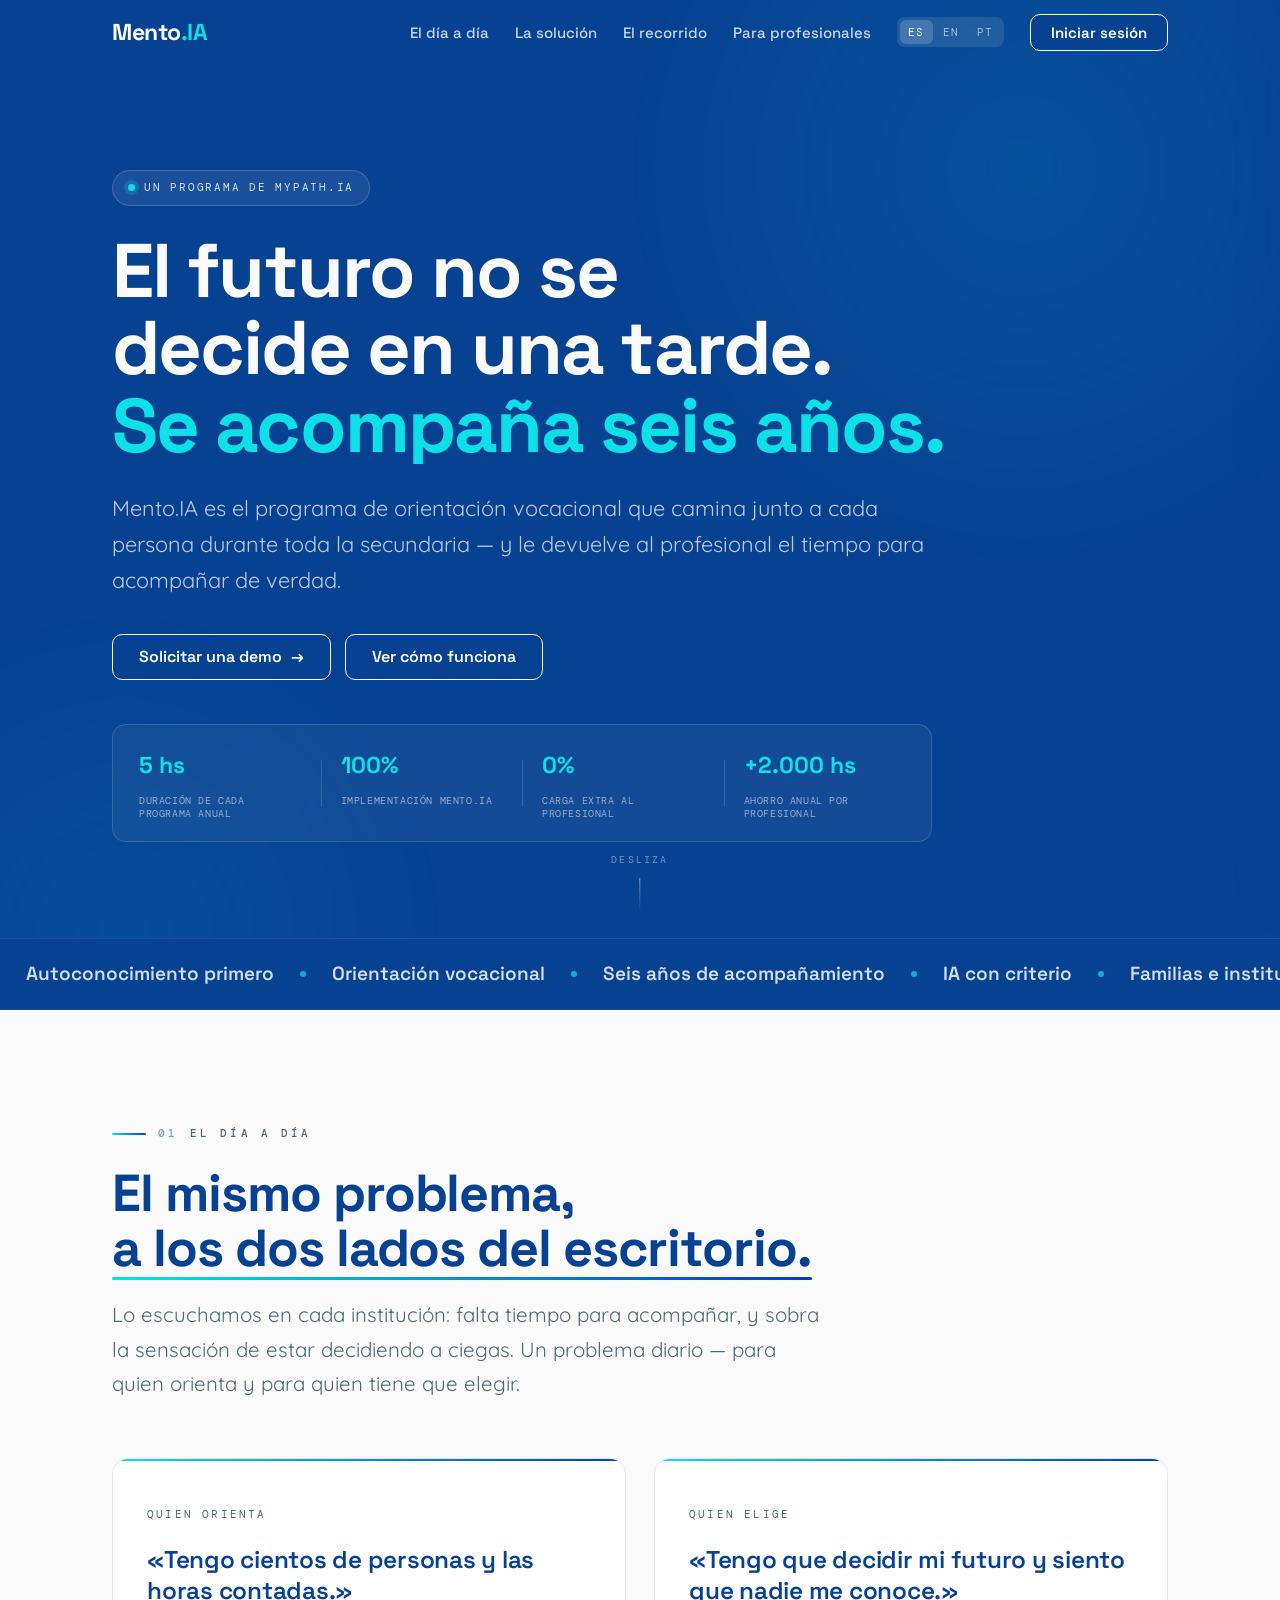
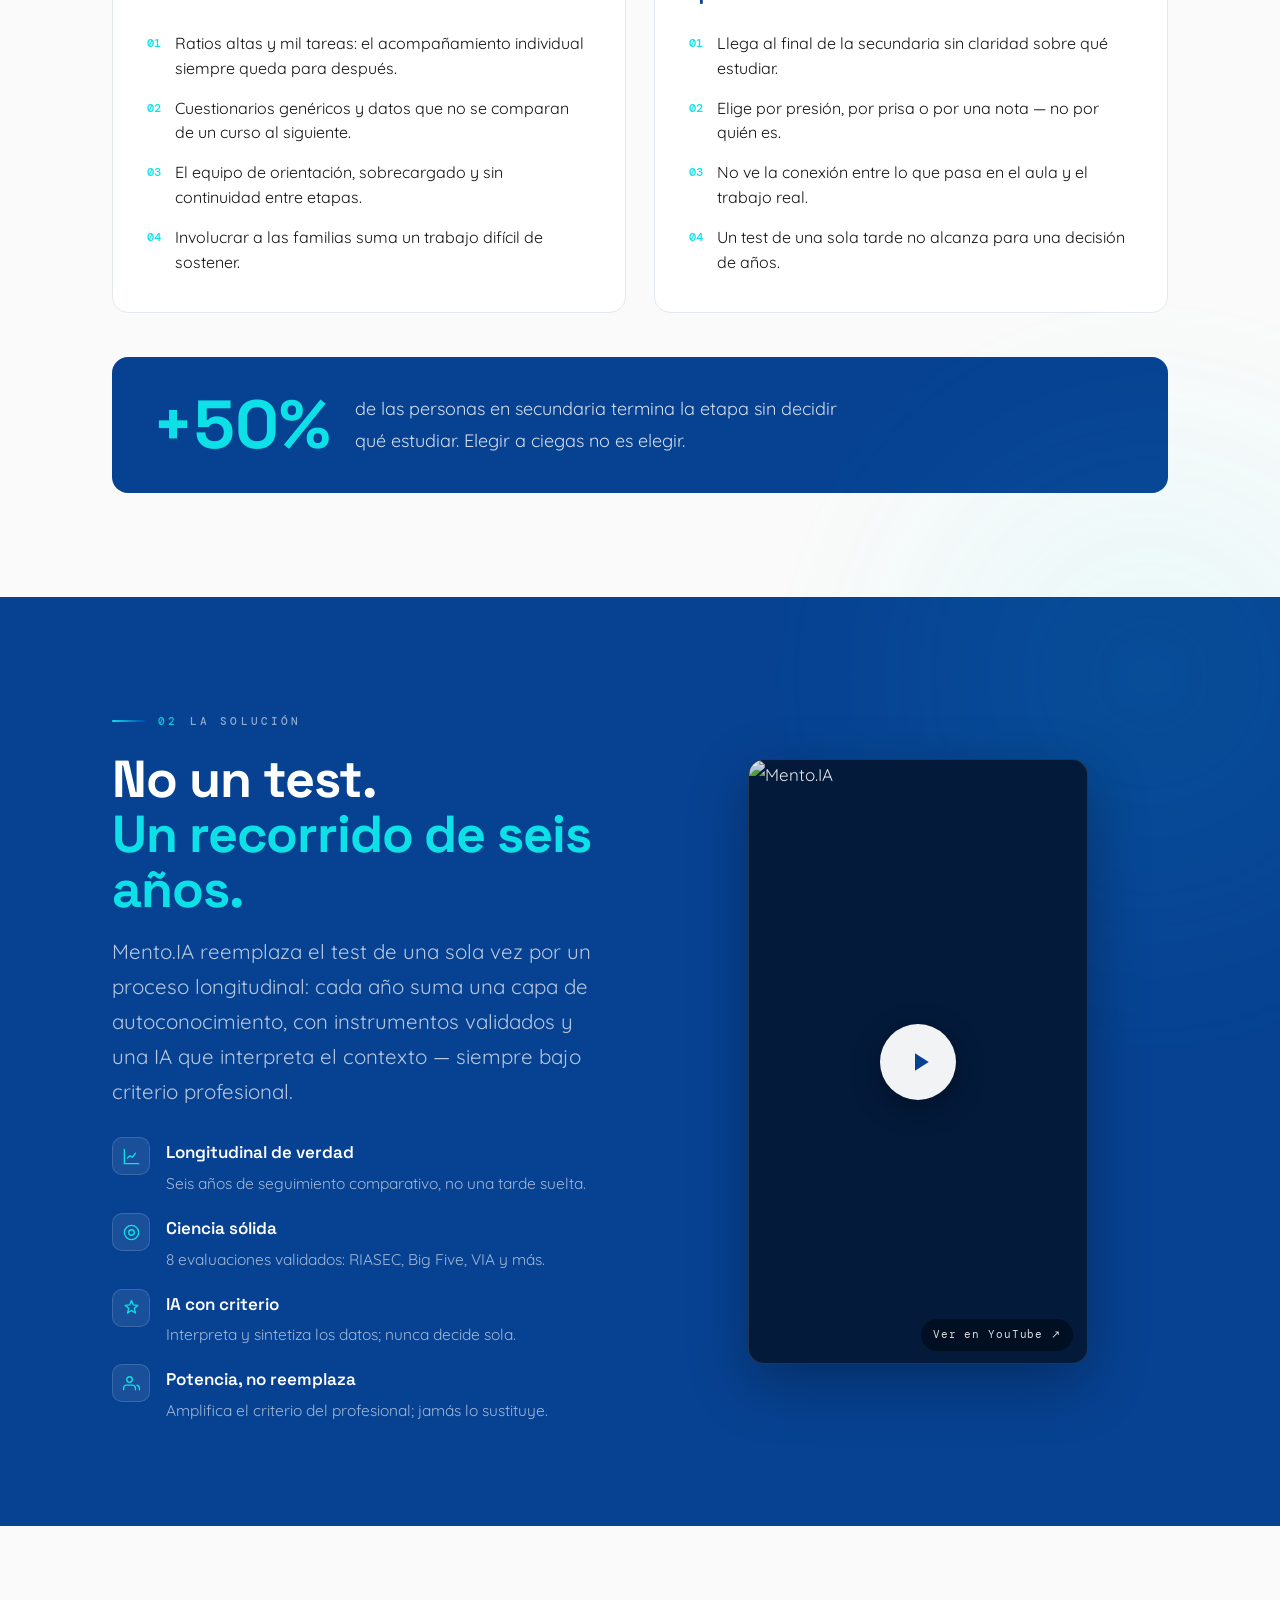
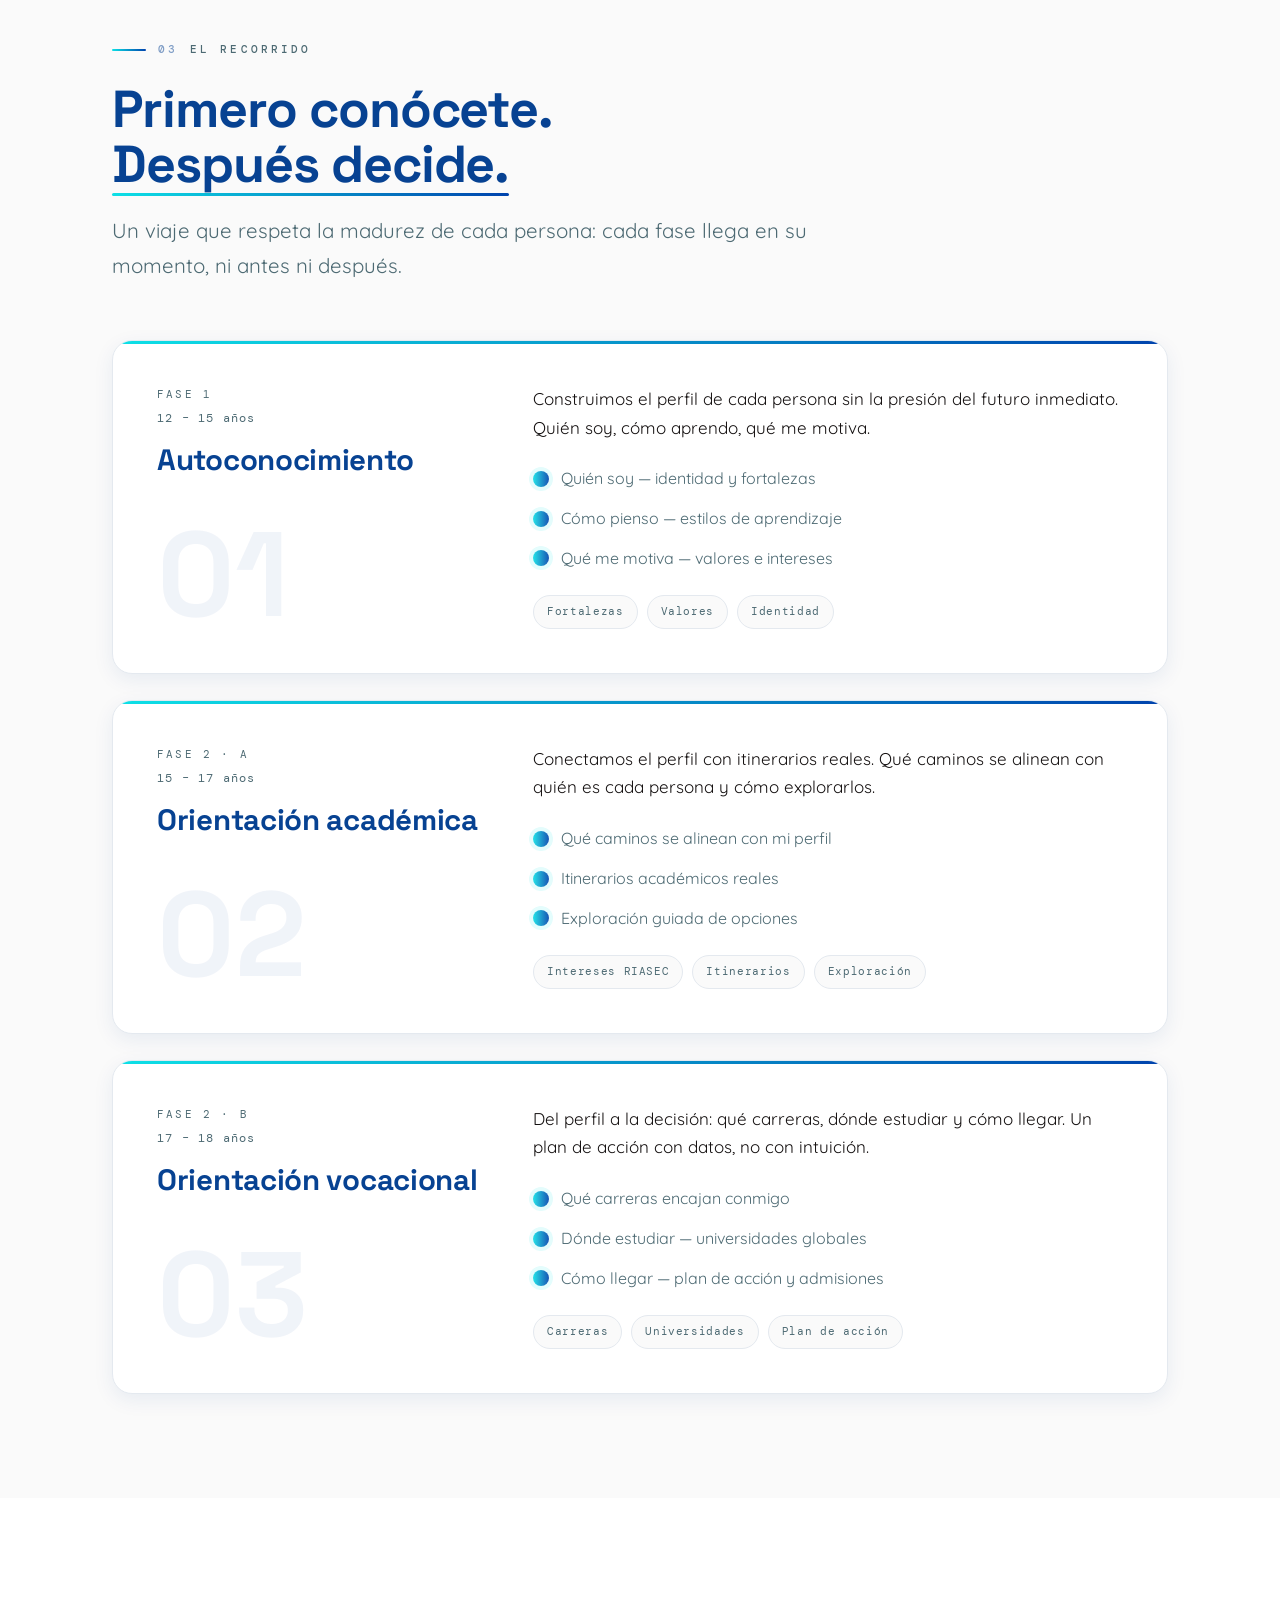
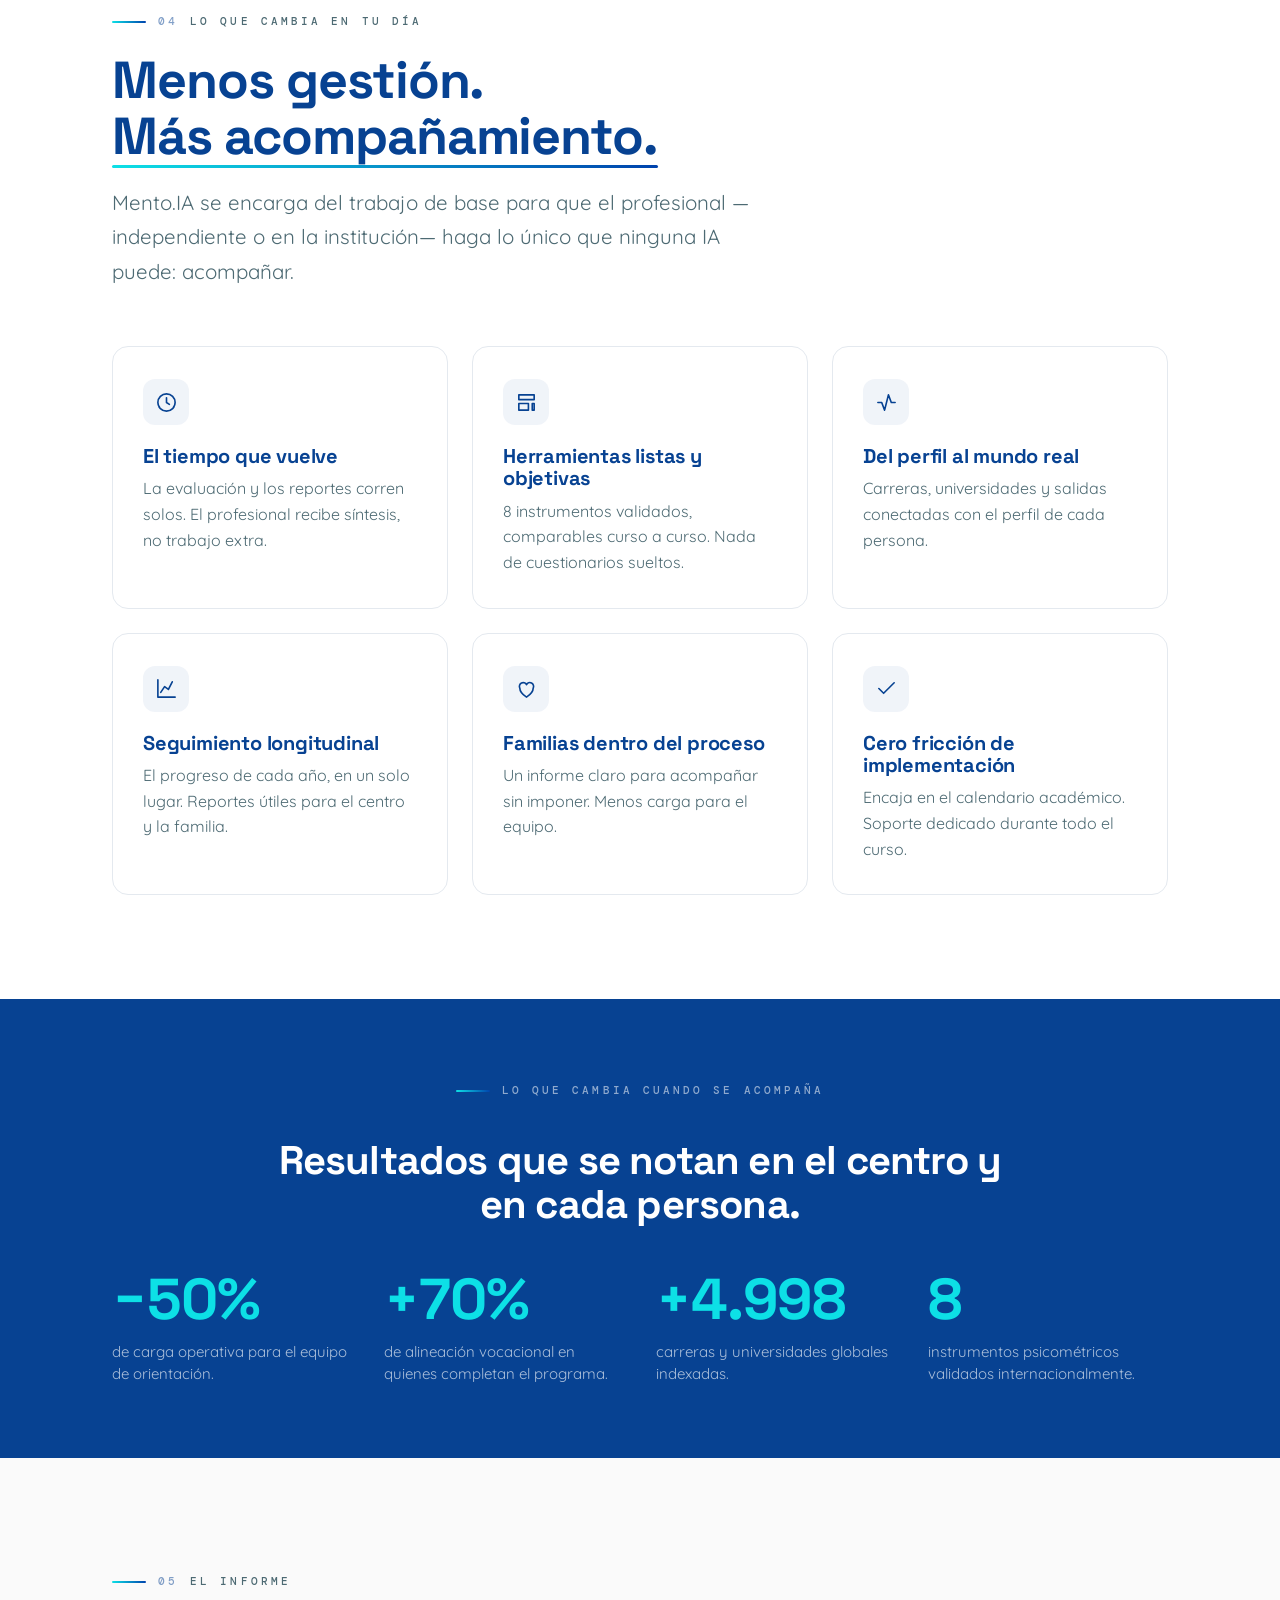
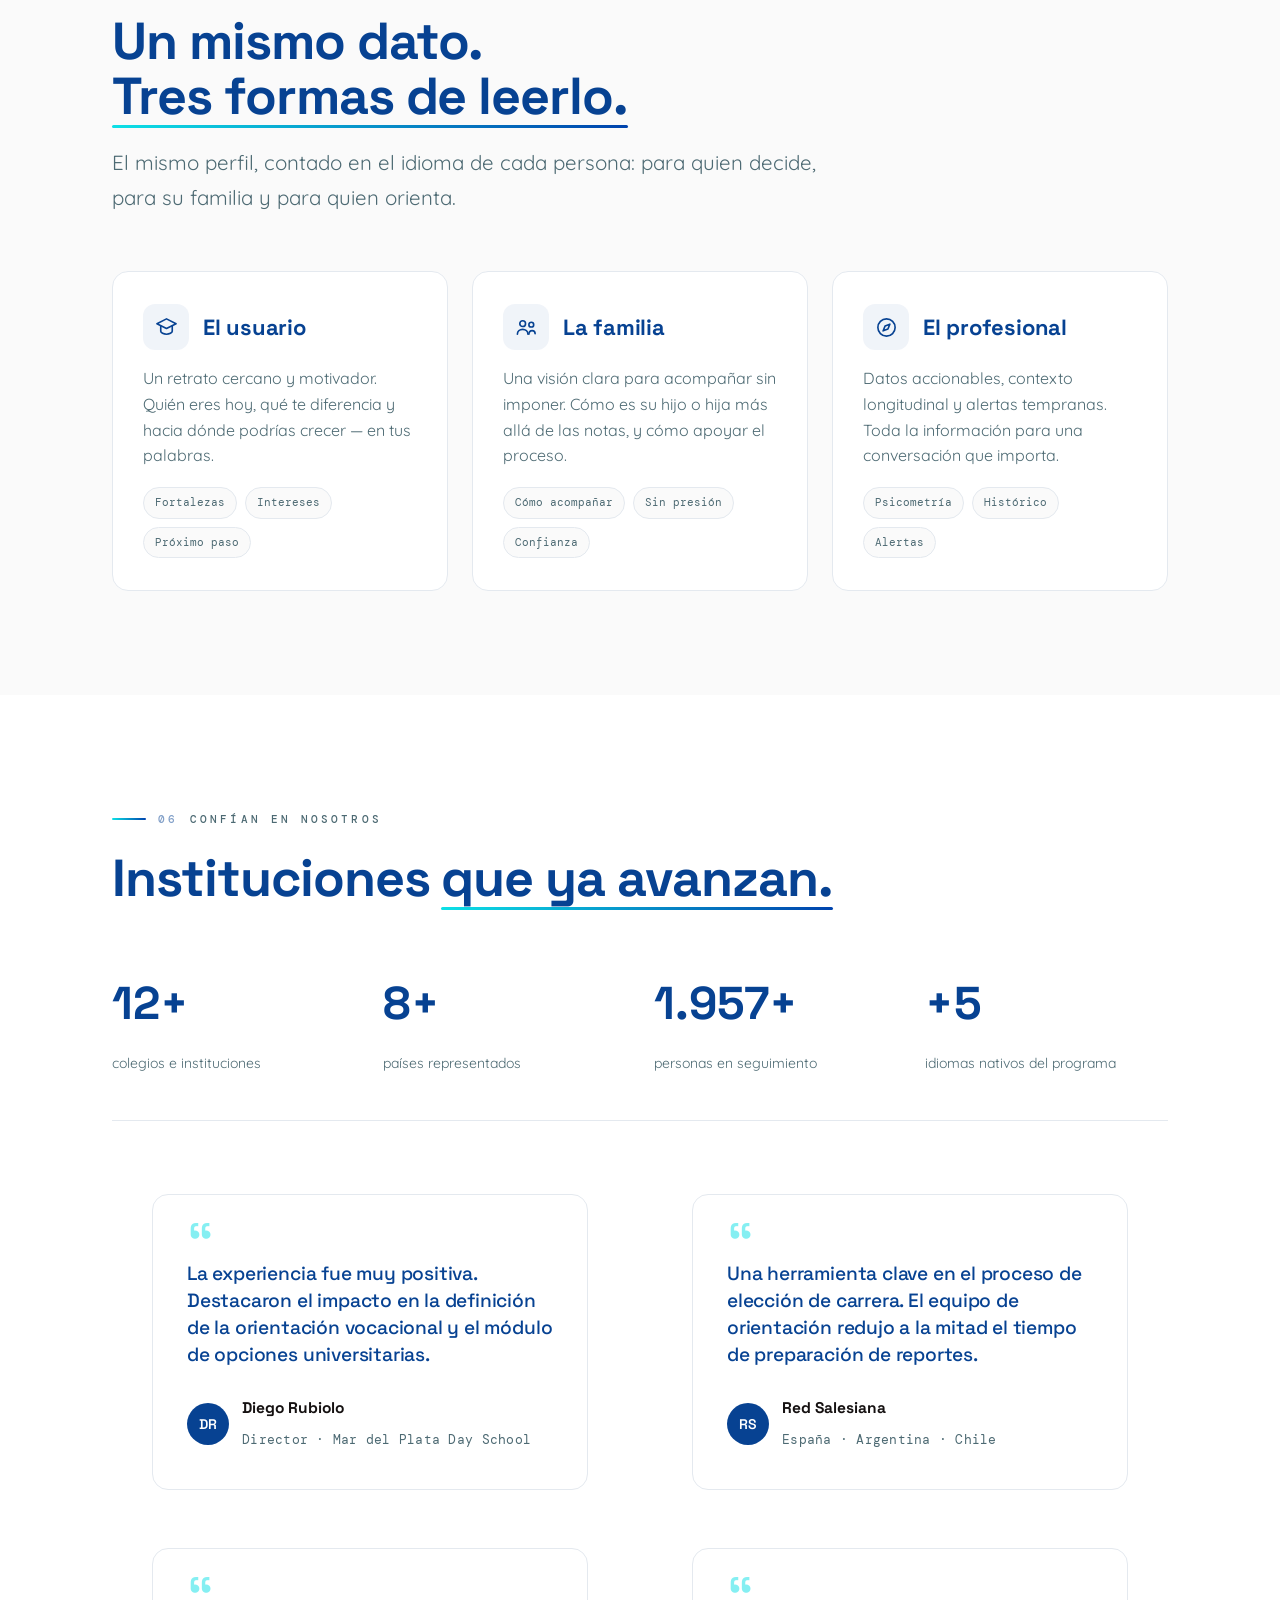
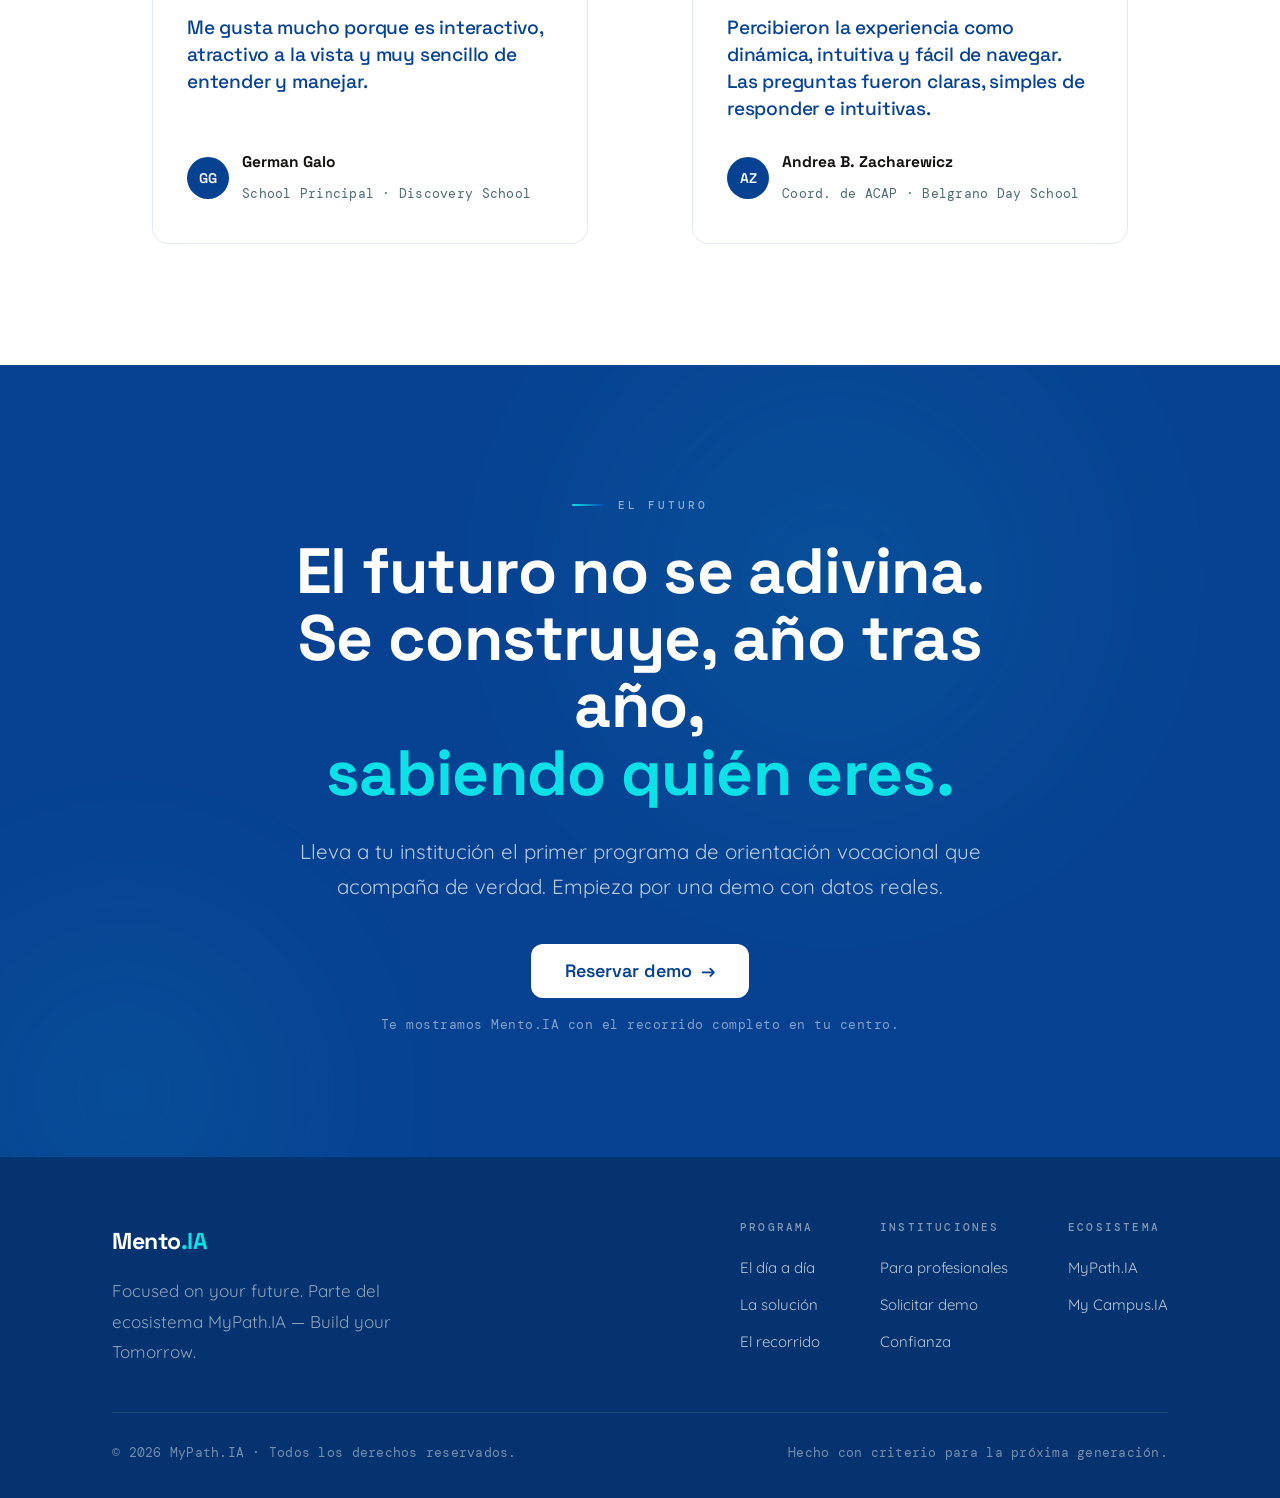
==== commit 5b0b35b3: "Add files via upload" ====
--- a/index.html
+++ b/index.html
@@ -428,7 +428,7 @@
 </div>
 
 <script>
-window.MENTO_FORM_ENDPOINT = "https://script.google.com/macros/s/AKfycbylEmYj6vrDUJdZB-JFFg_ab8w-oLhyiExeFR-we4b_JEgDBe935TN7etxKxpeQzIoX2w/exec";
+window.MENTO_FORM_ENDPOINT = "https://script.google.com/macros/s/AKfycbyDLpiF5FUXrZ2aj5ZgsKrJBwu8873N-y_xE9_LNJm6OkemJN8_DVZ-n4LXk_Uoe6lQ/exec";
 </script>
 <script src="assets/i18n.es.js?v=r1"></script>
 <script src="assets/i18n.en.js?v=r1"></script>
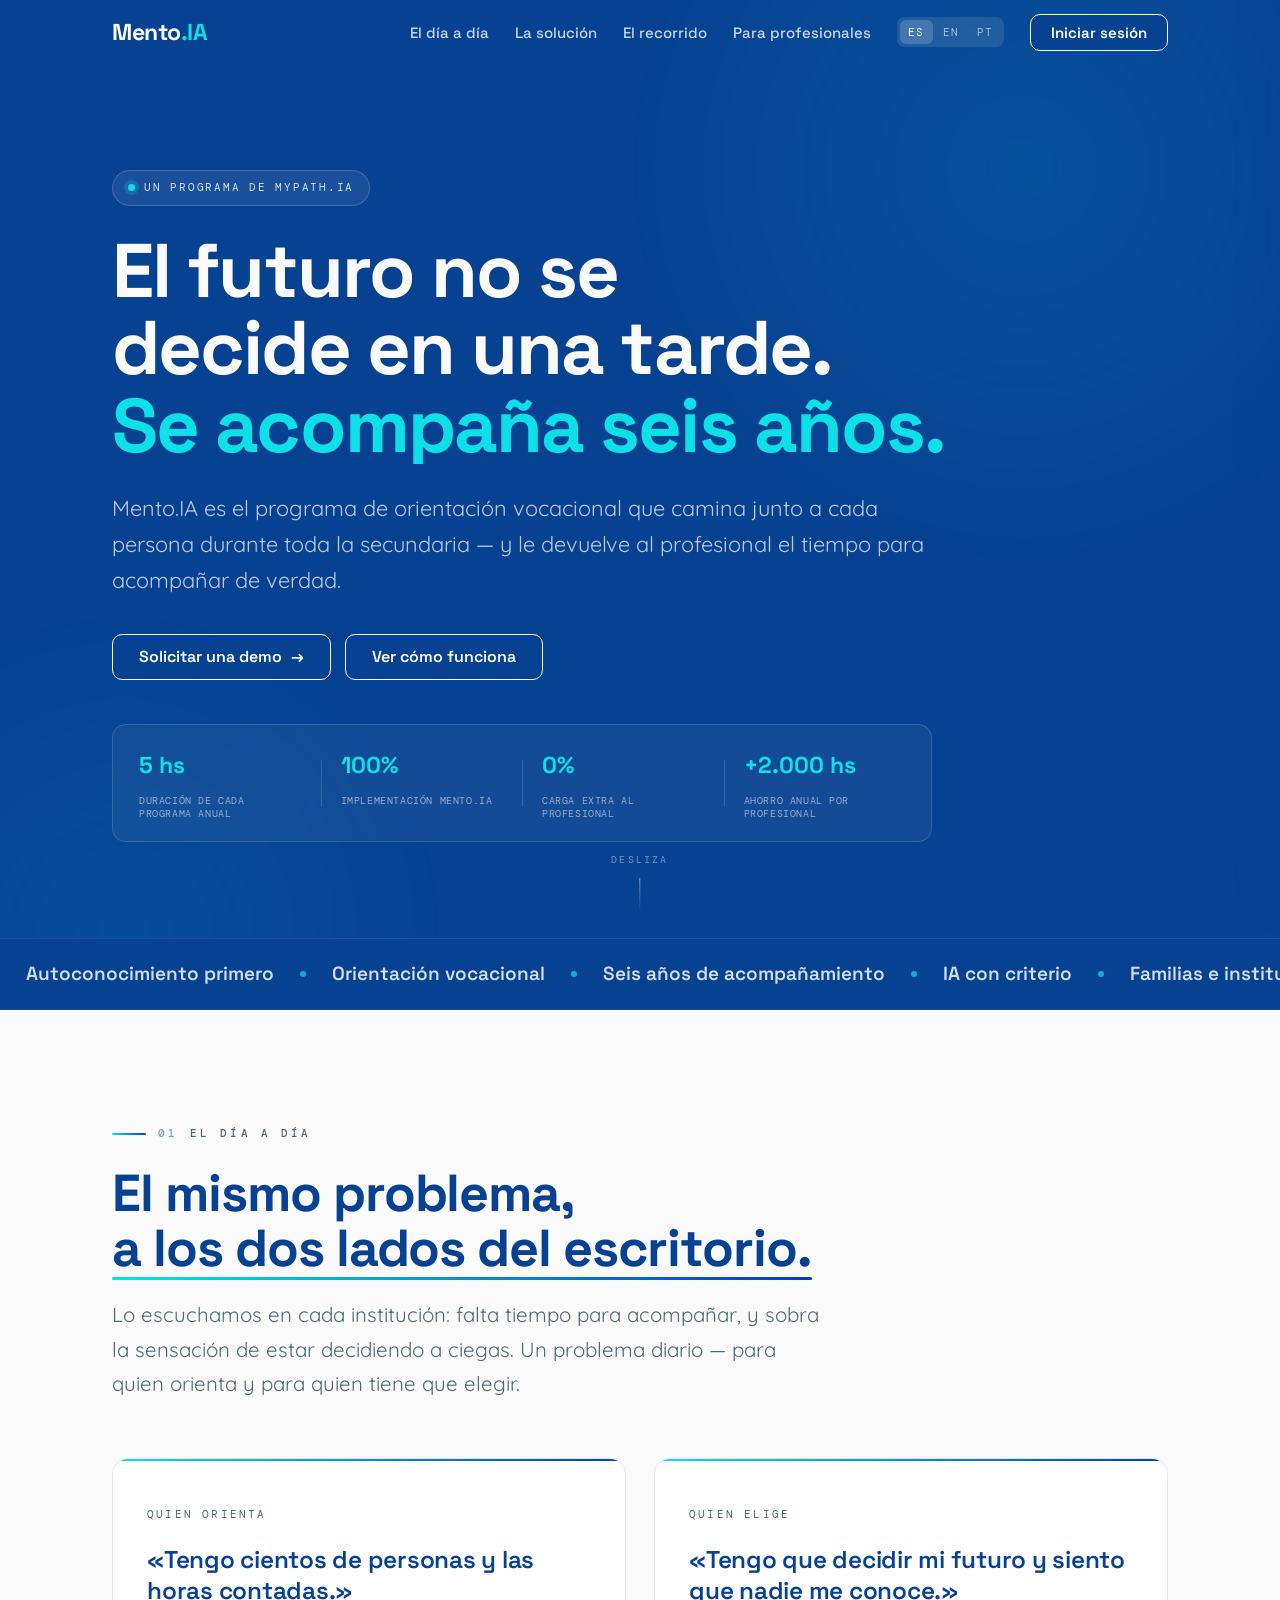
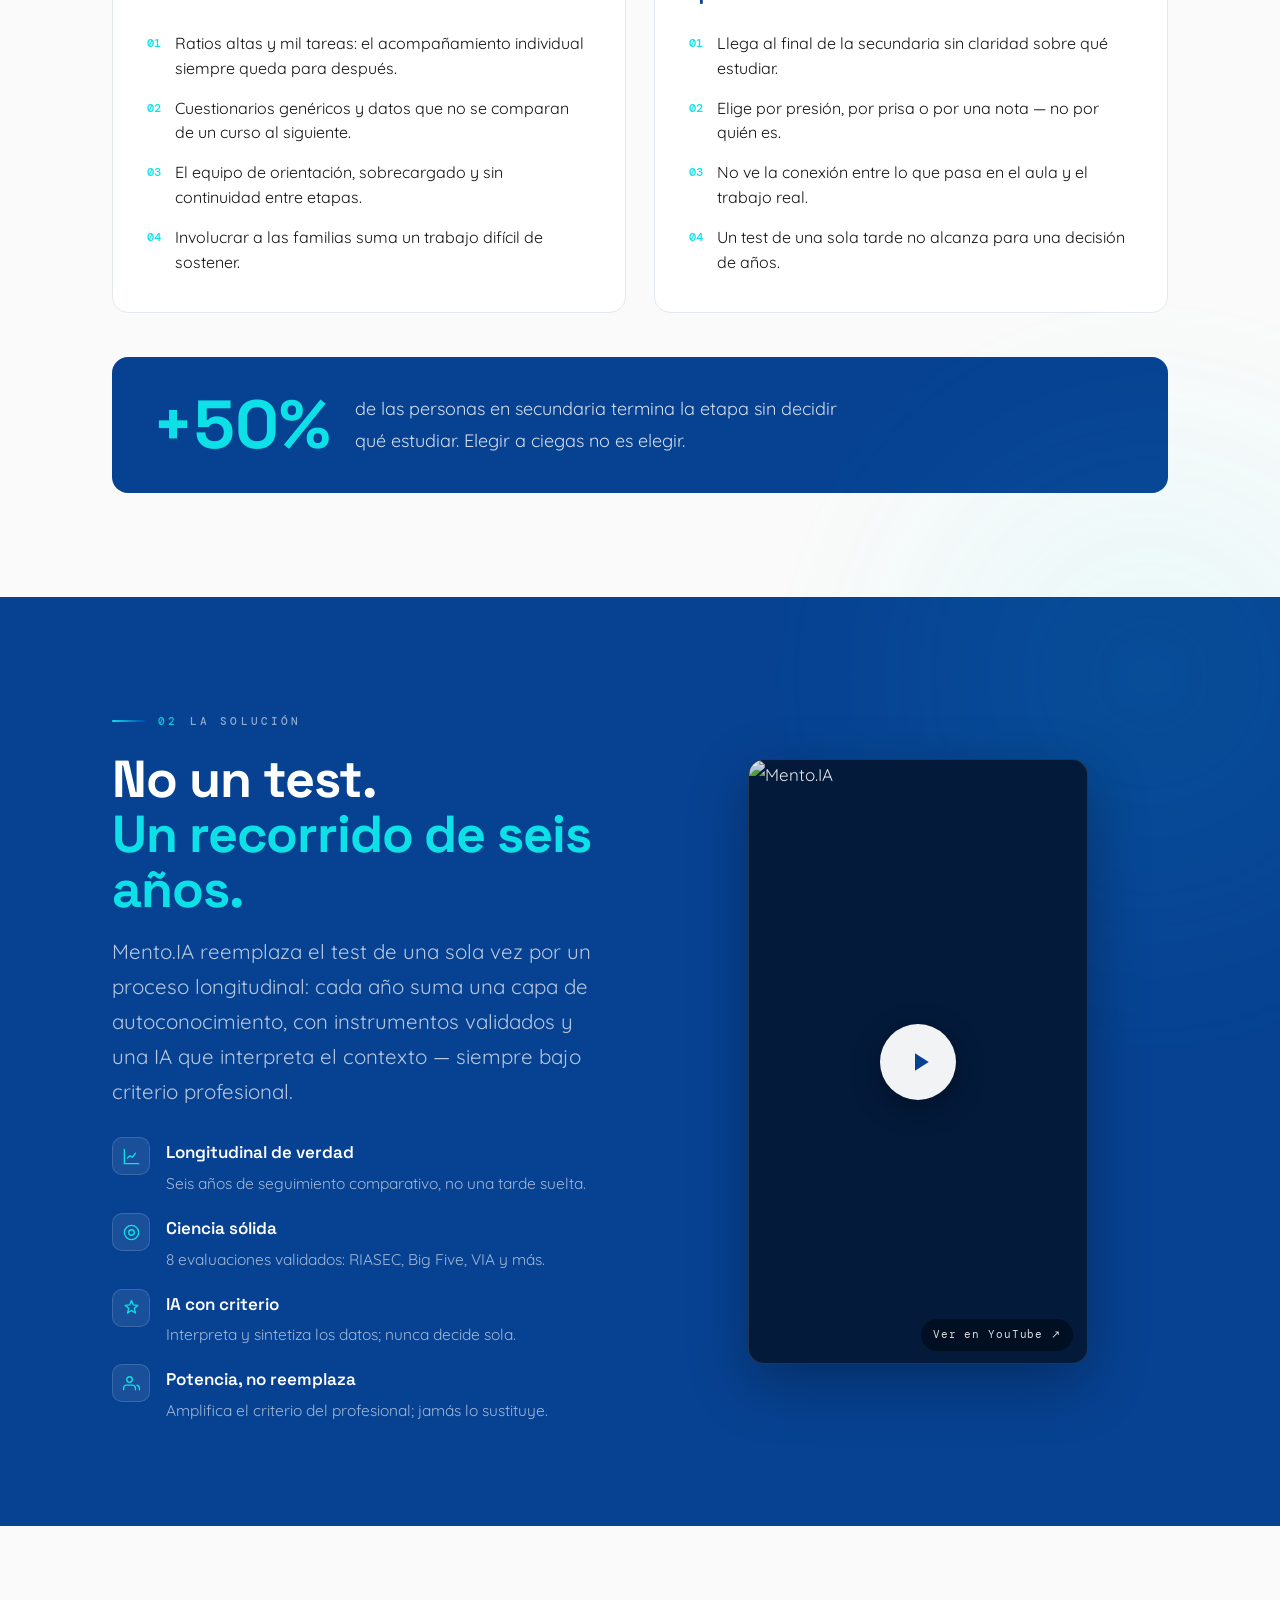
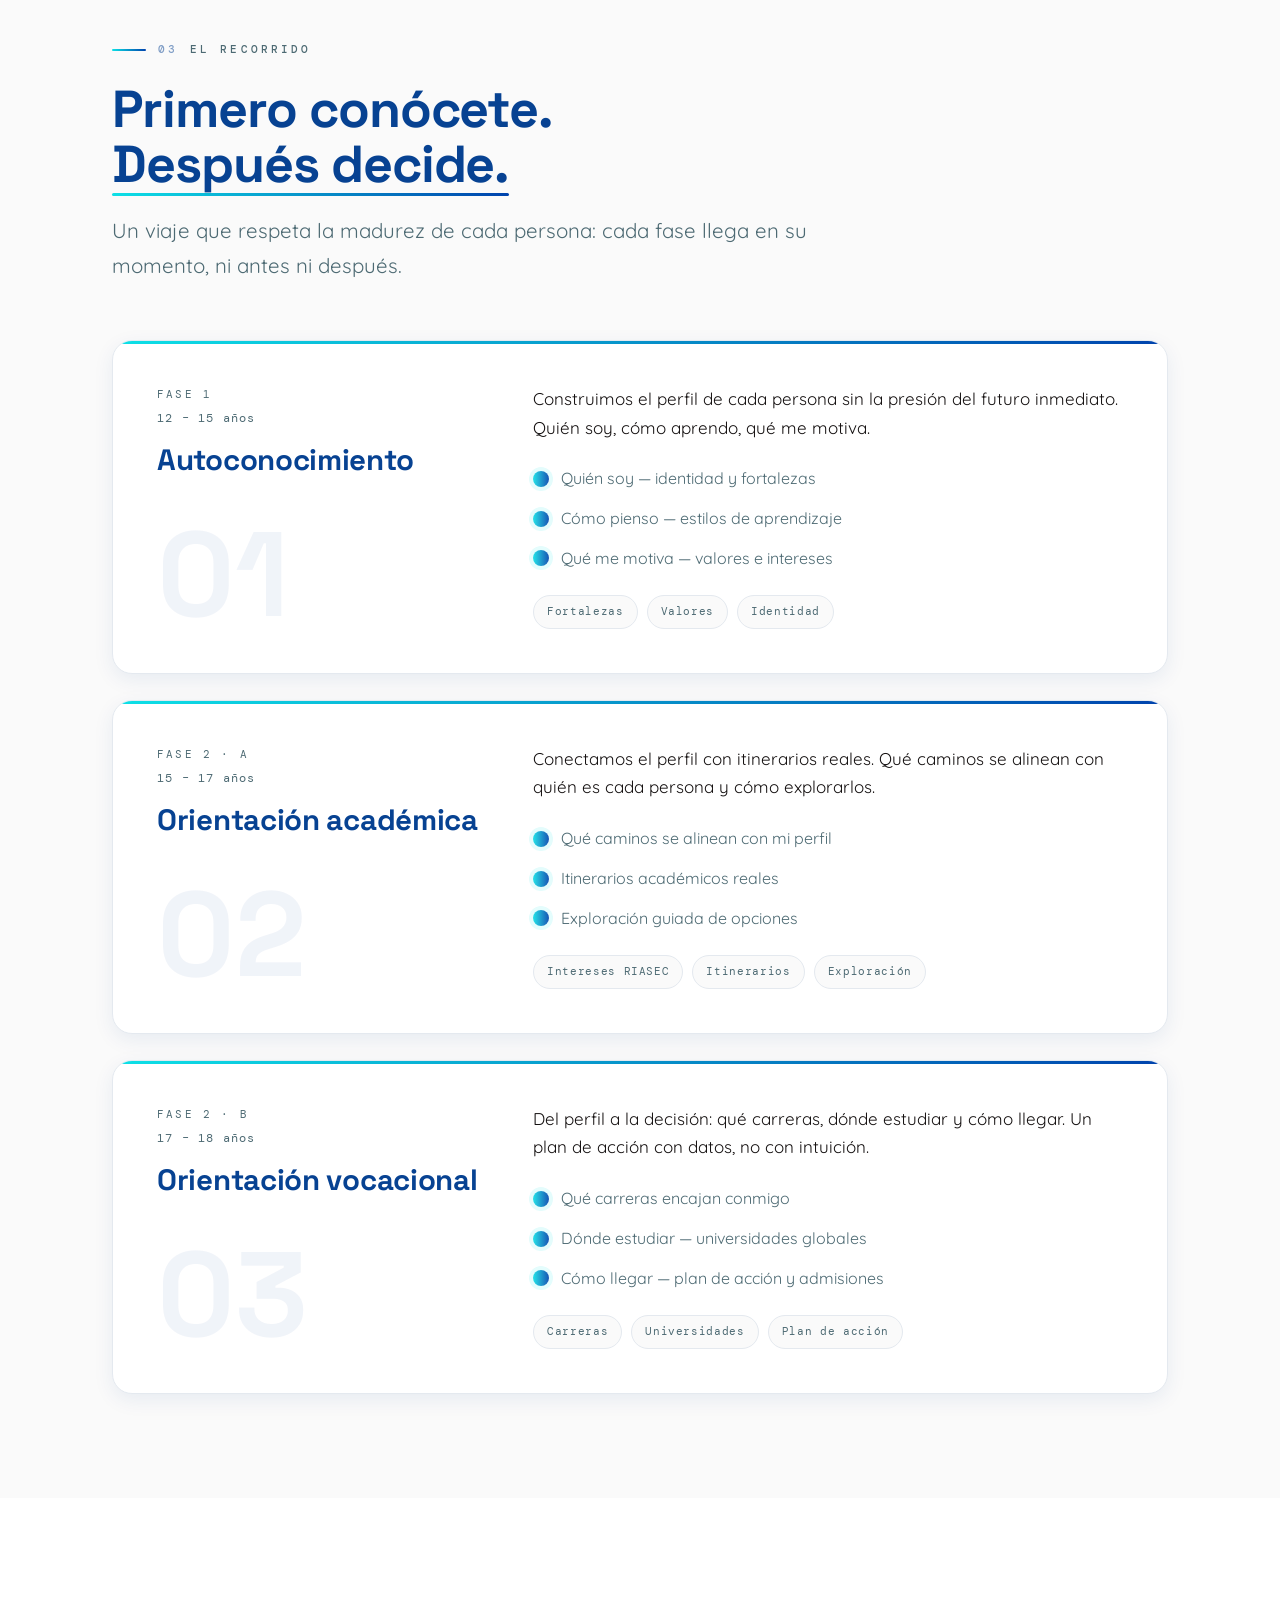
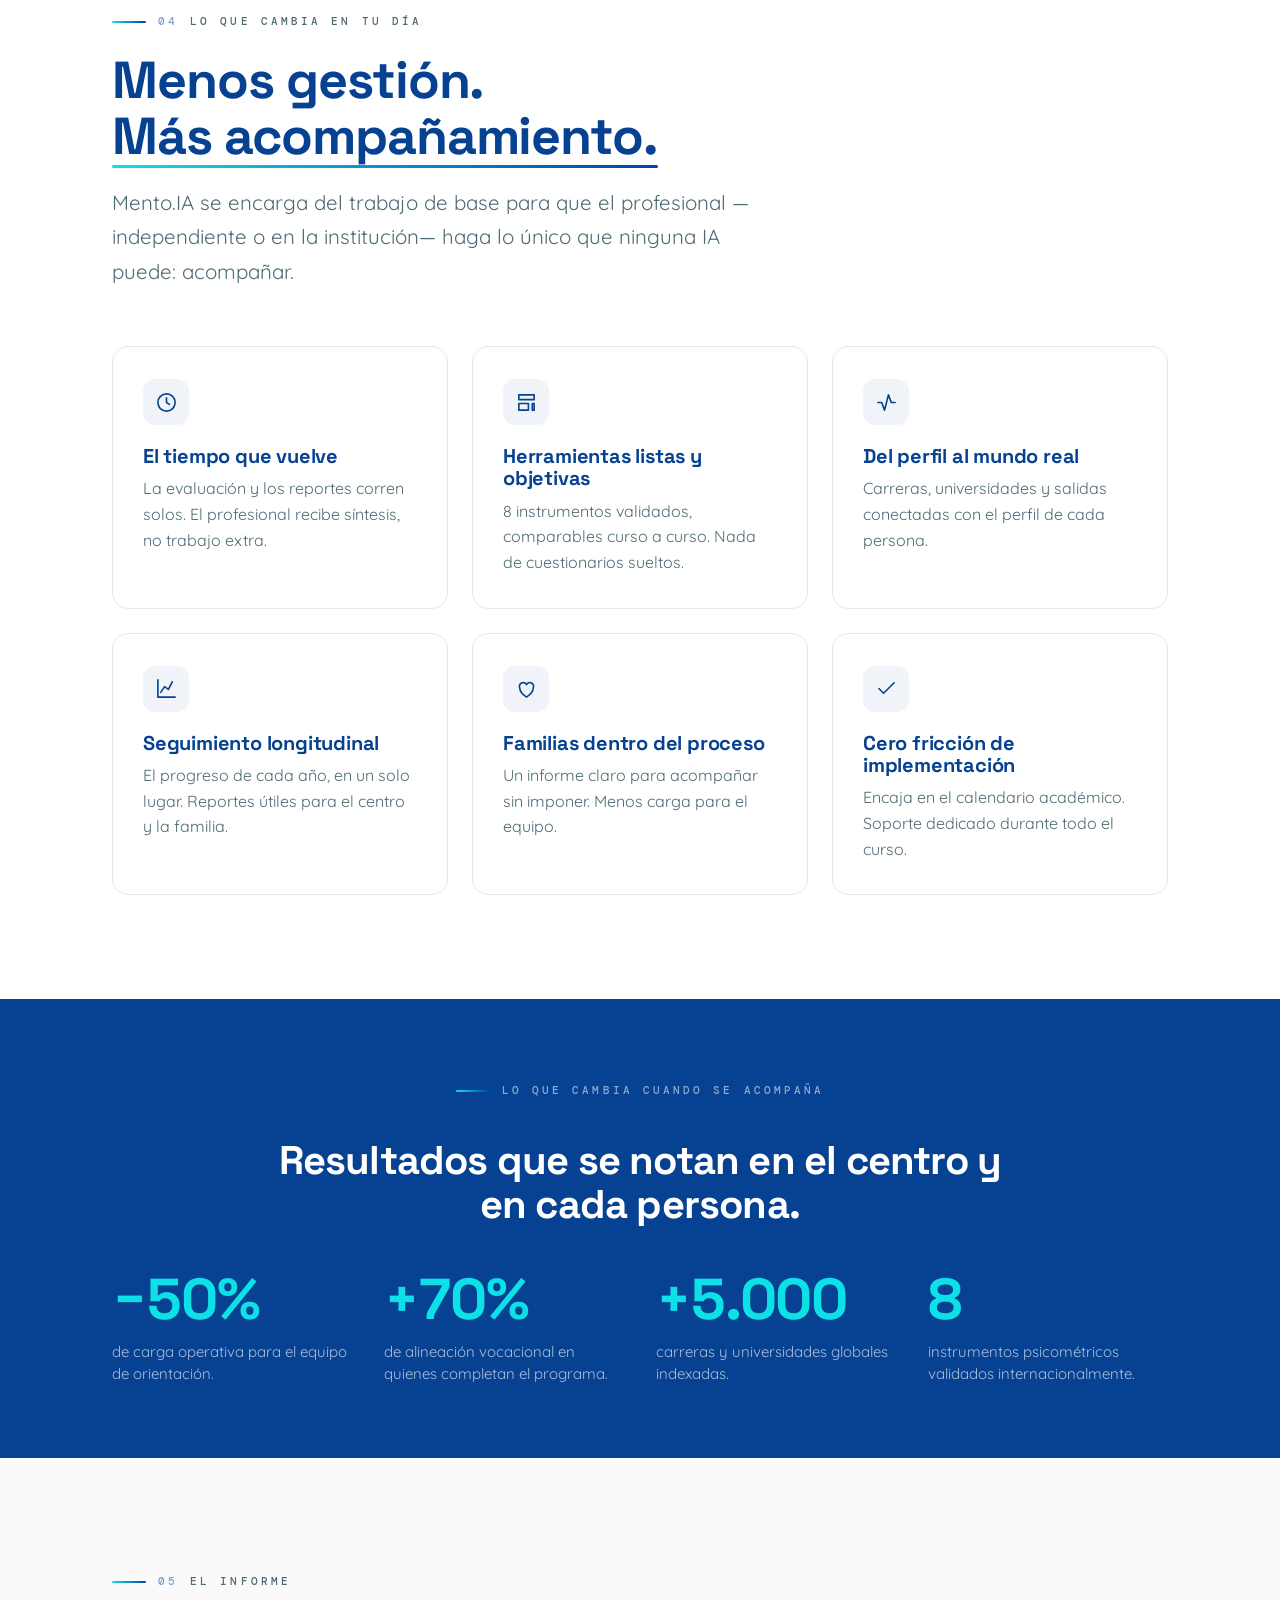
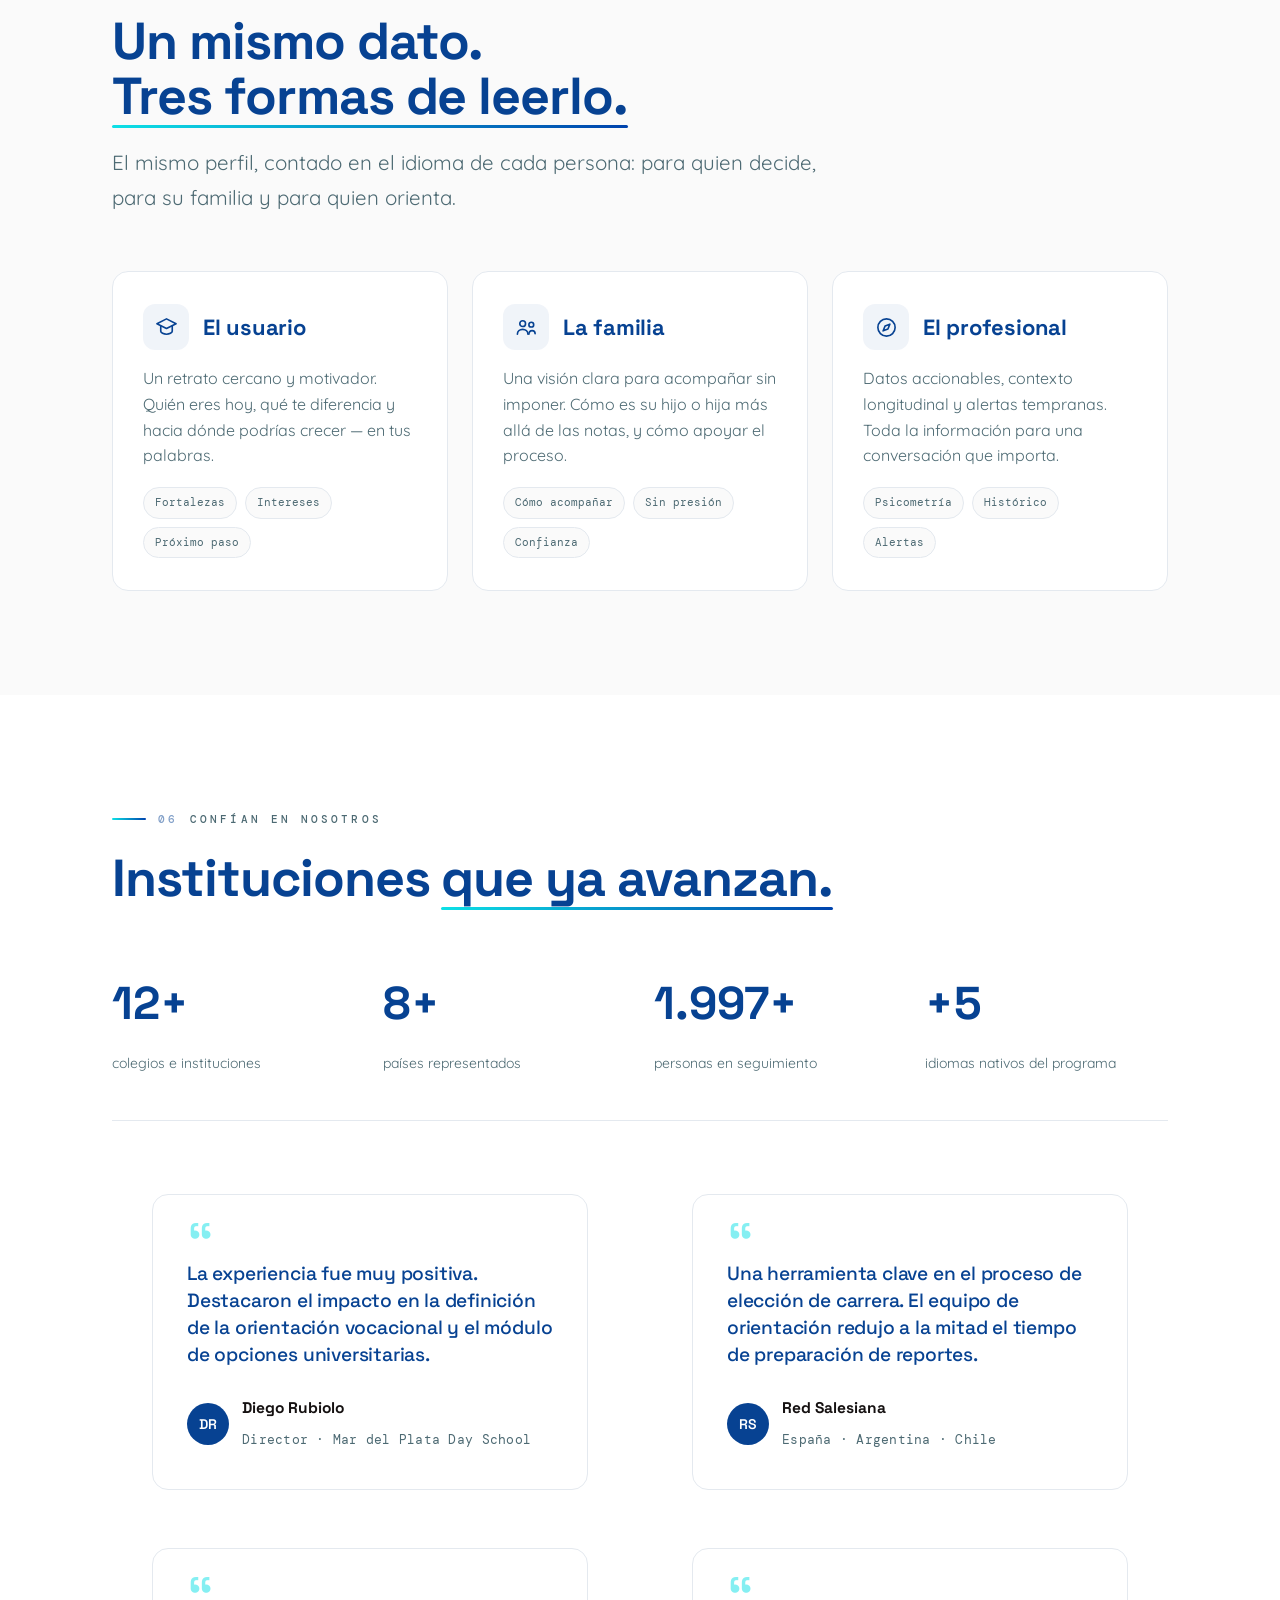
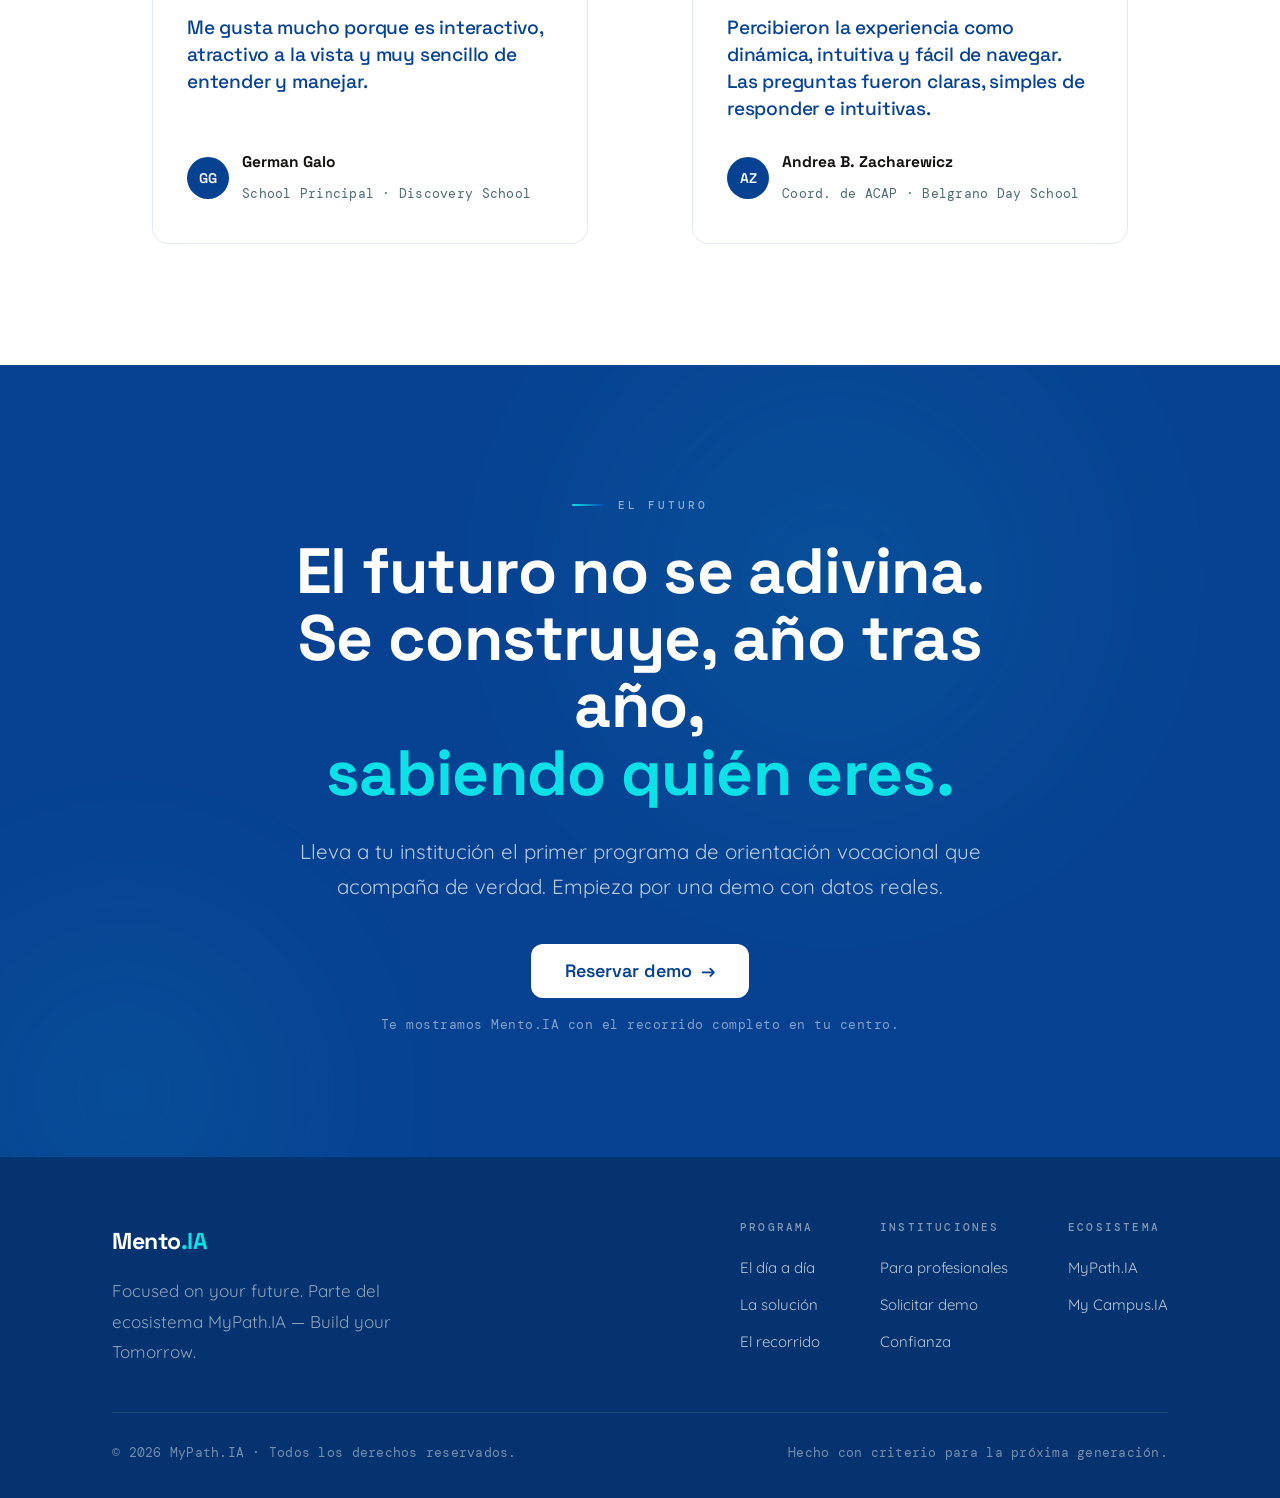
==== commit 57811f2d: "Add files via upload" ====
--- a/index.html
+++ b/index.html
@@ -382,9 +382,10 @@
         <label for="f-motivo" data-i18n="form.motivo">Motivo</label>
         <select id="f-motivo" name="motivo" required class="select">
           <option value="" disabled selected data-i18n="form.motivoph">Selecciona una opción</option>
-          <option data-i18n="form.motivo1">Quiero una demo gratis</option>
-          <option data-i18n="form.motivo2">Quiero más información</option>
-          <option data-i18n="form.motivo3">Quiero ver la viabilidad para mi institución</option>
+          <option data-i18n="form.motivo1">Me interesa para mi institución</option>
+          <option data-i18n="form.motivo2">Soy profesional independiente y me interesa</option>
+          <option data-i18n="form.motivo3">Soy un usuario independiente y quiero hacer un test</option>
+          <option data-i18n="form.motivo4">Quiero saber los costes</option>
         </select>
       </div>
       <button type="submit" class="btn btn-primary modal-submit" data-i18n="form.submit">Solicitar demo</button>
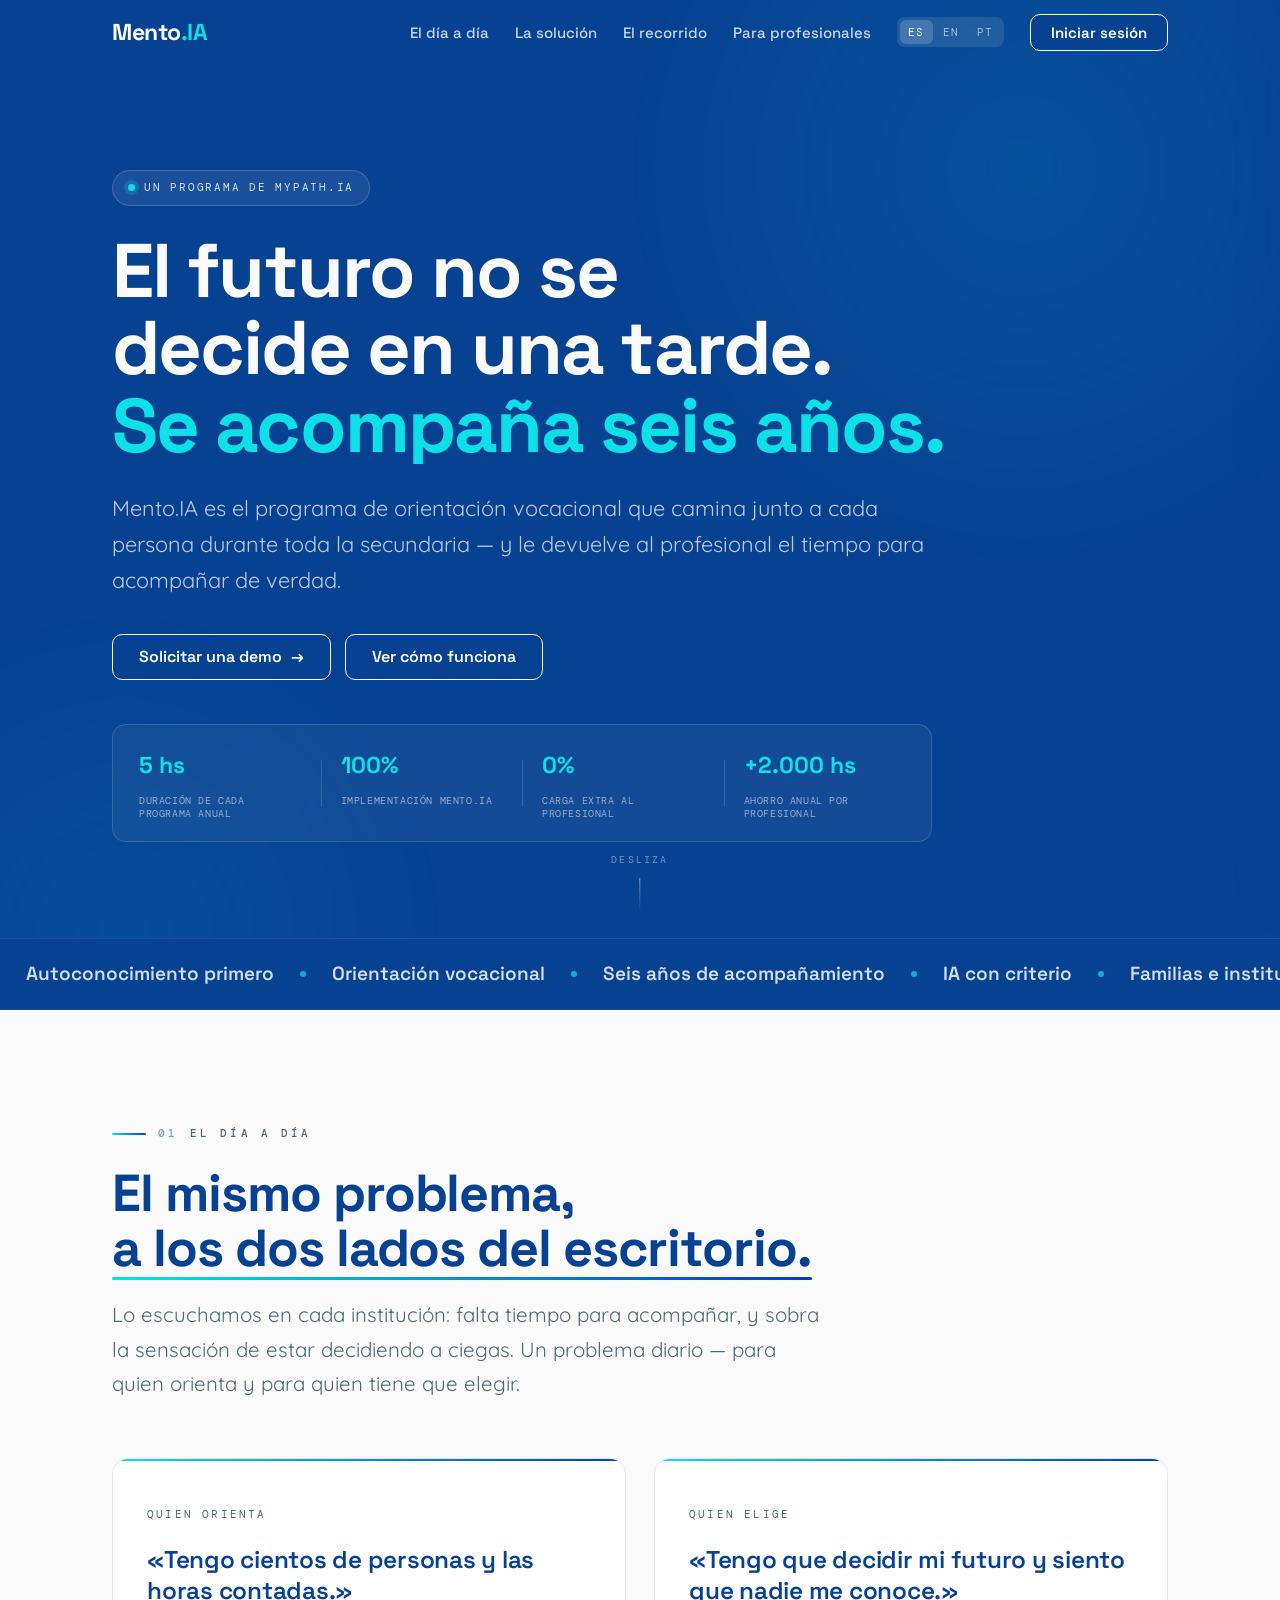
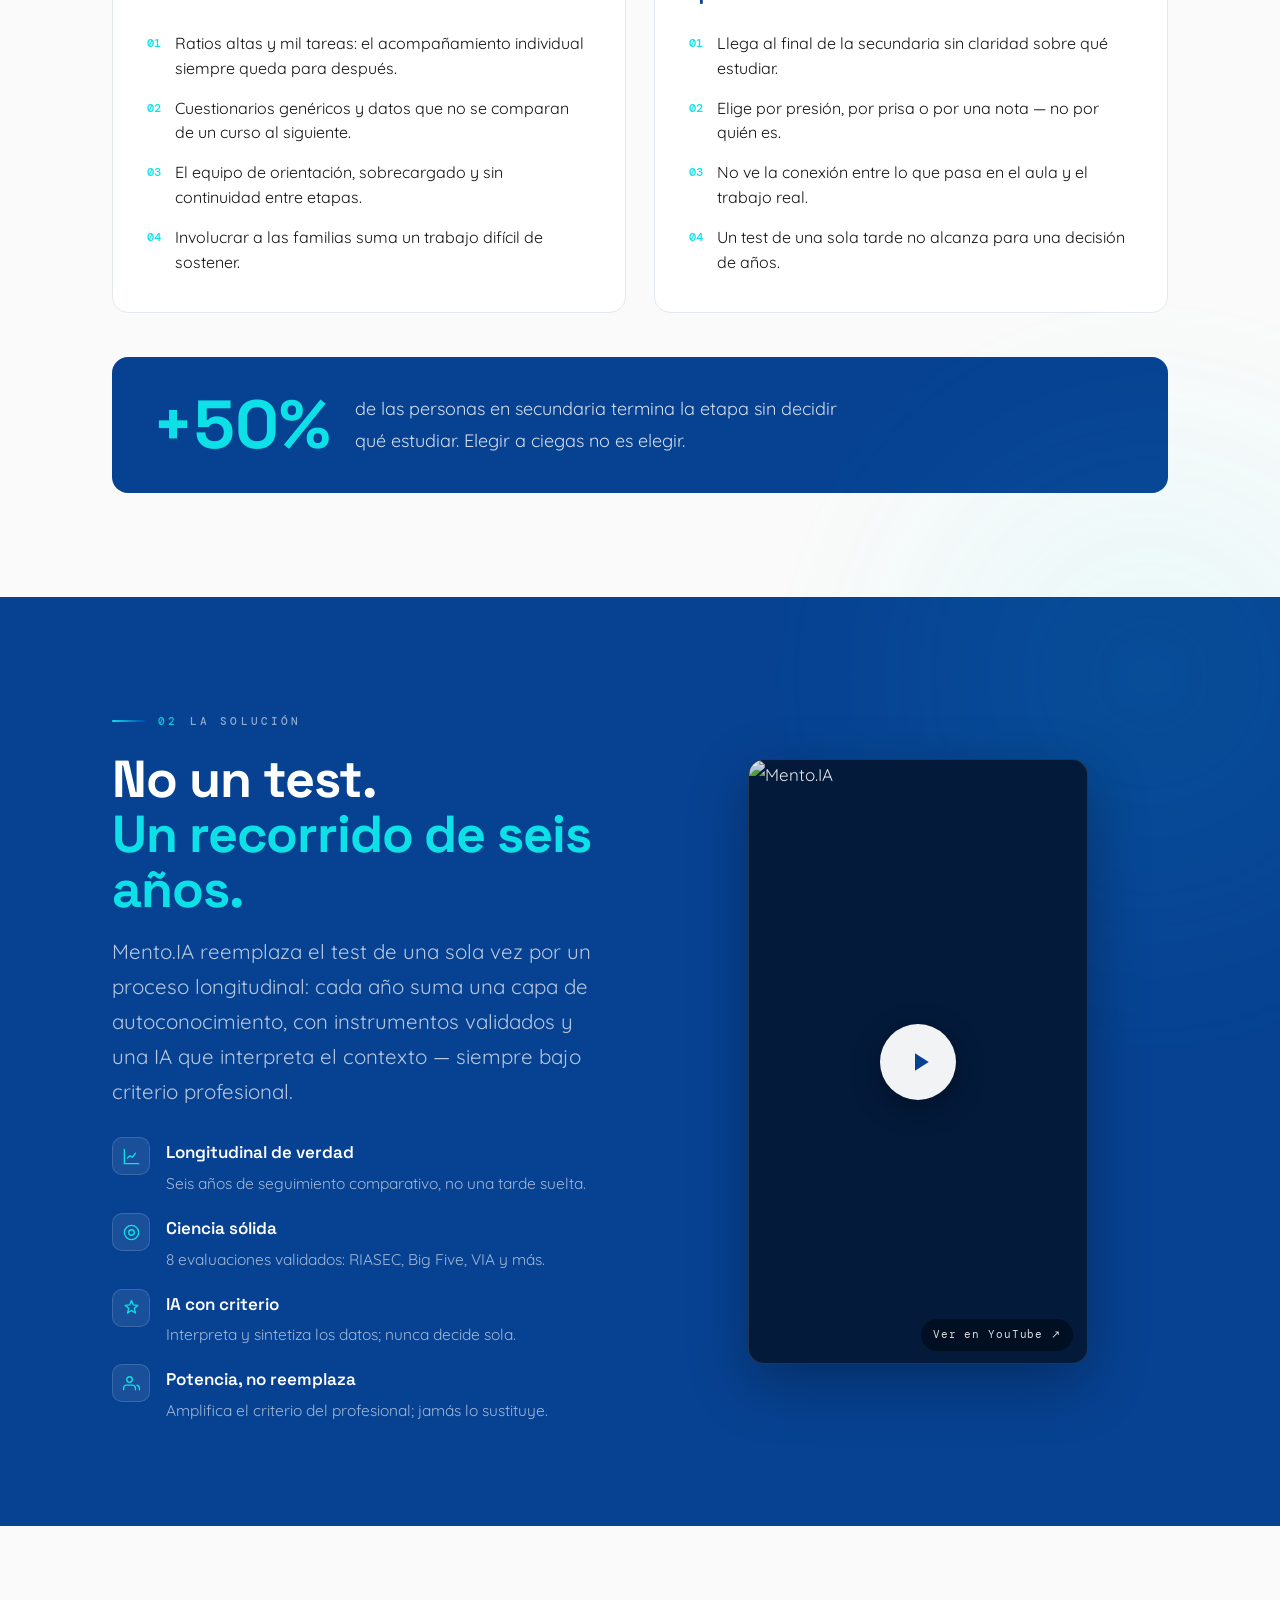
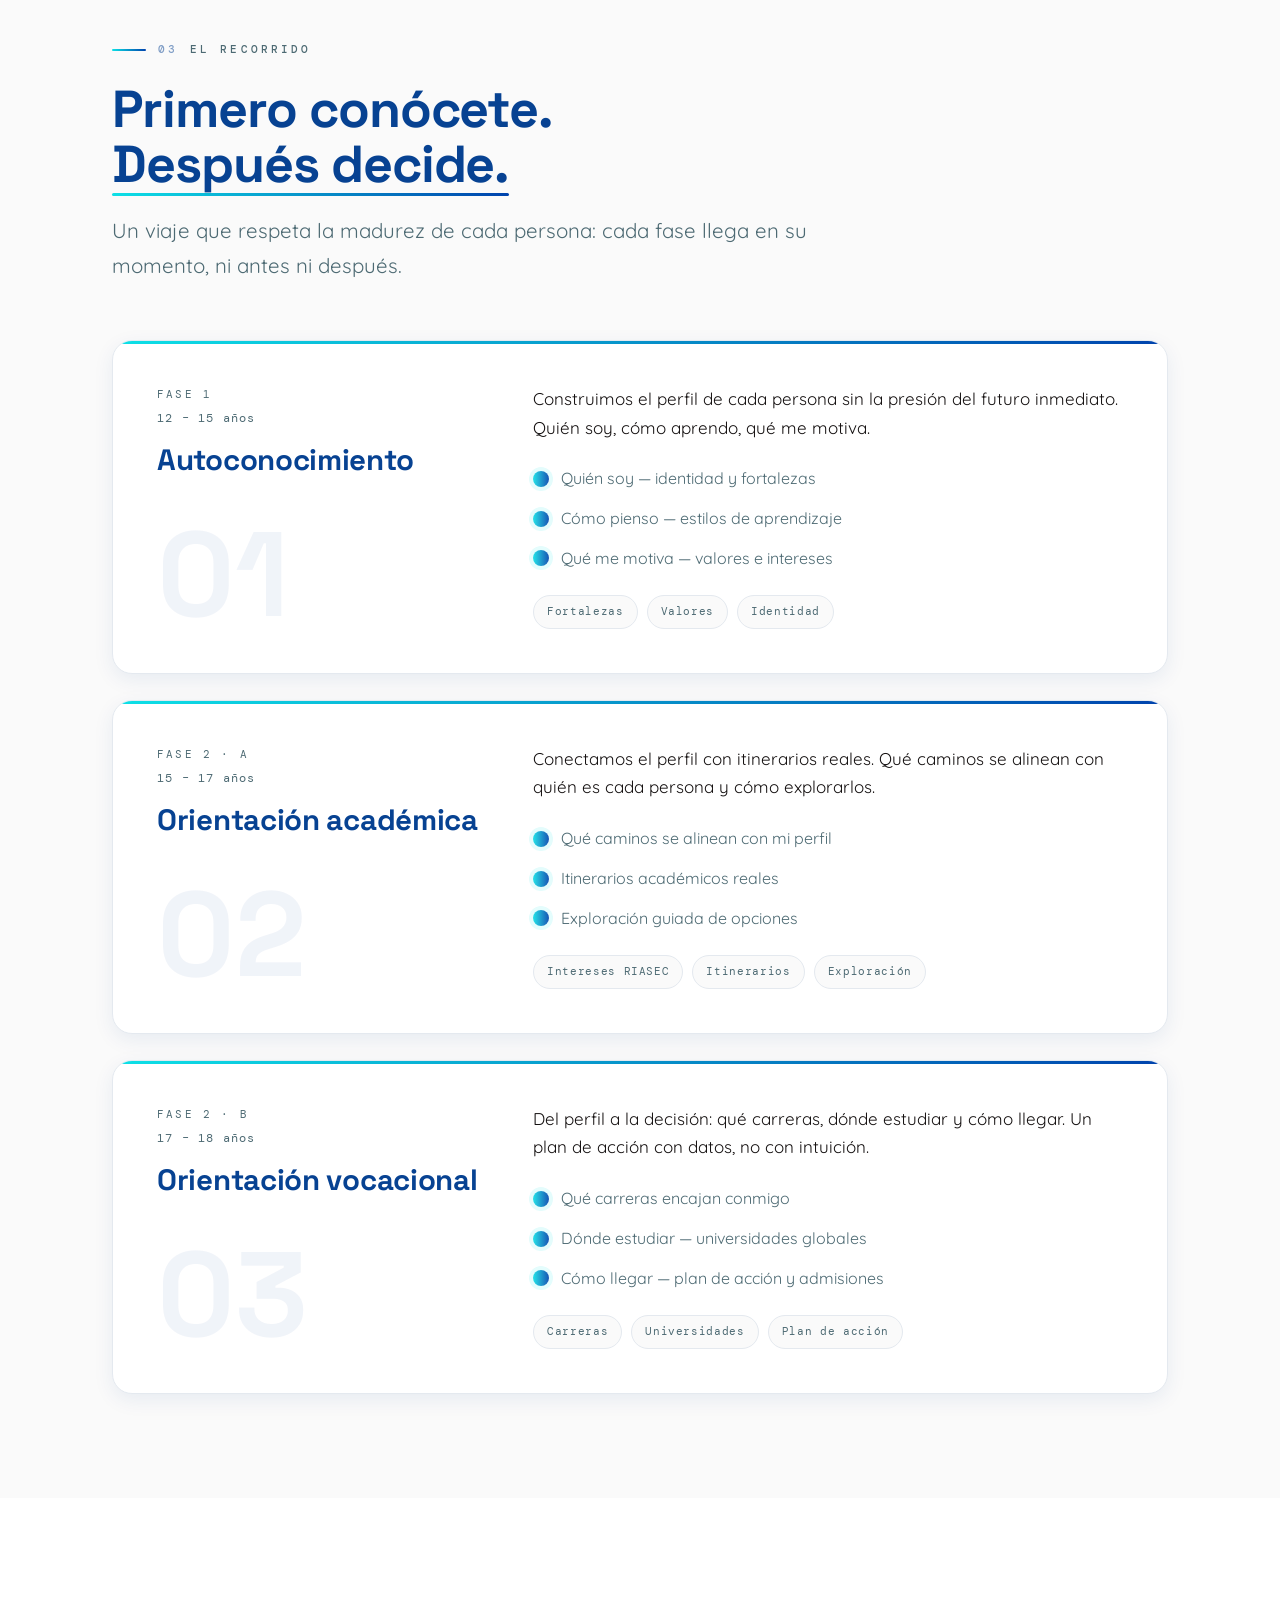
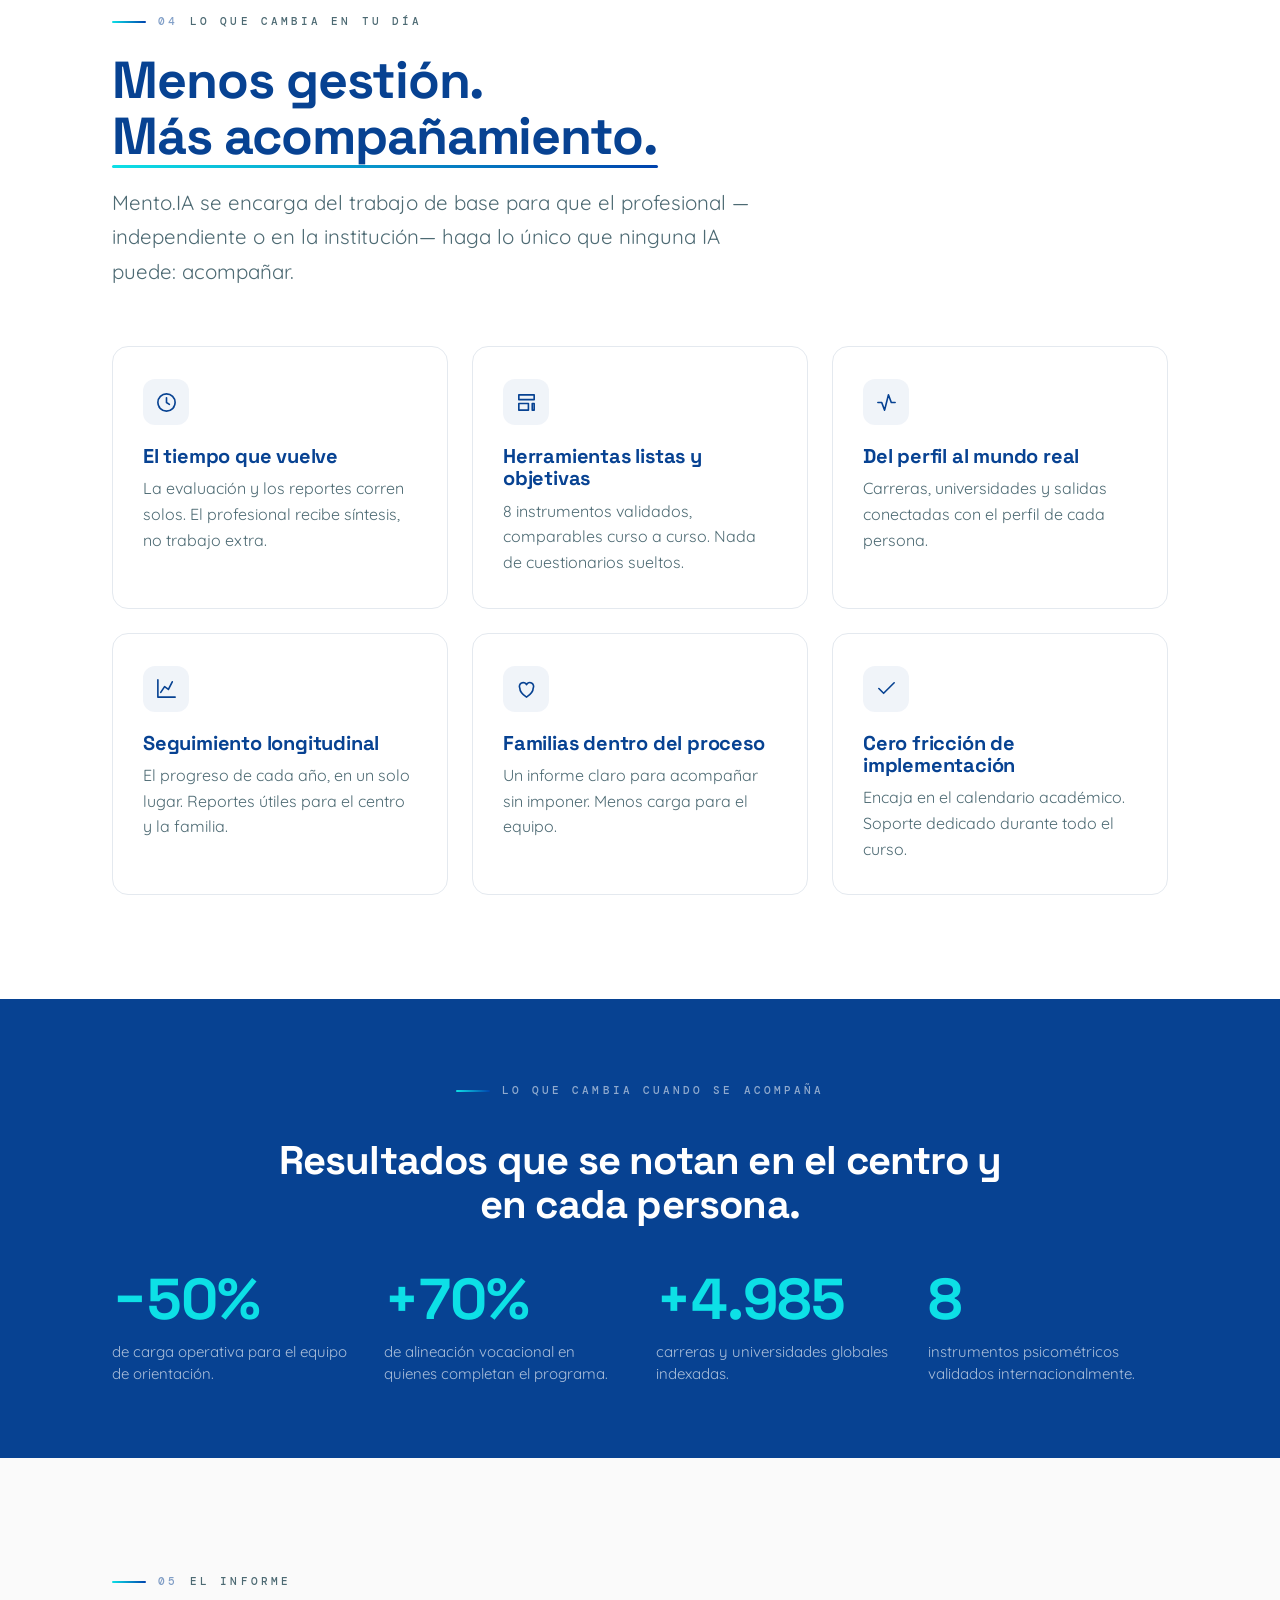
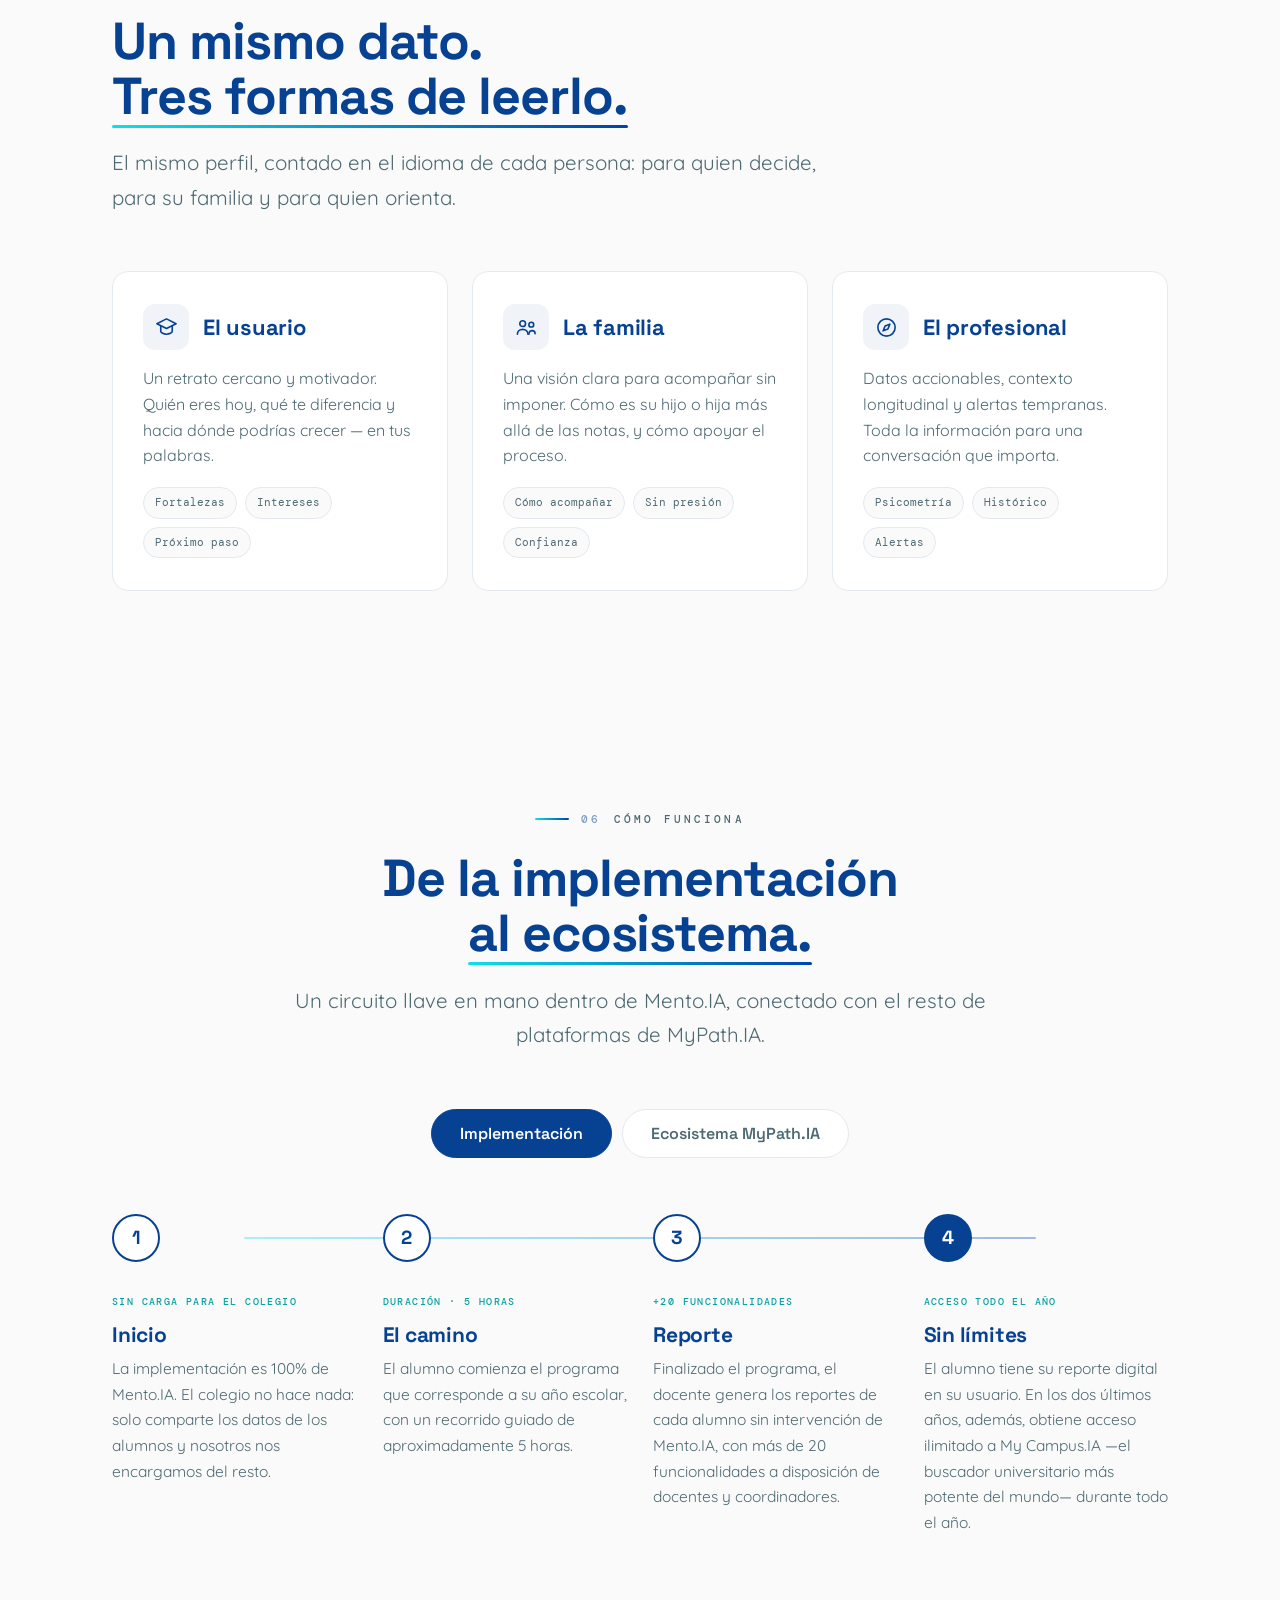
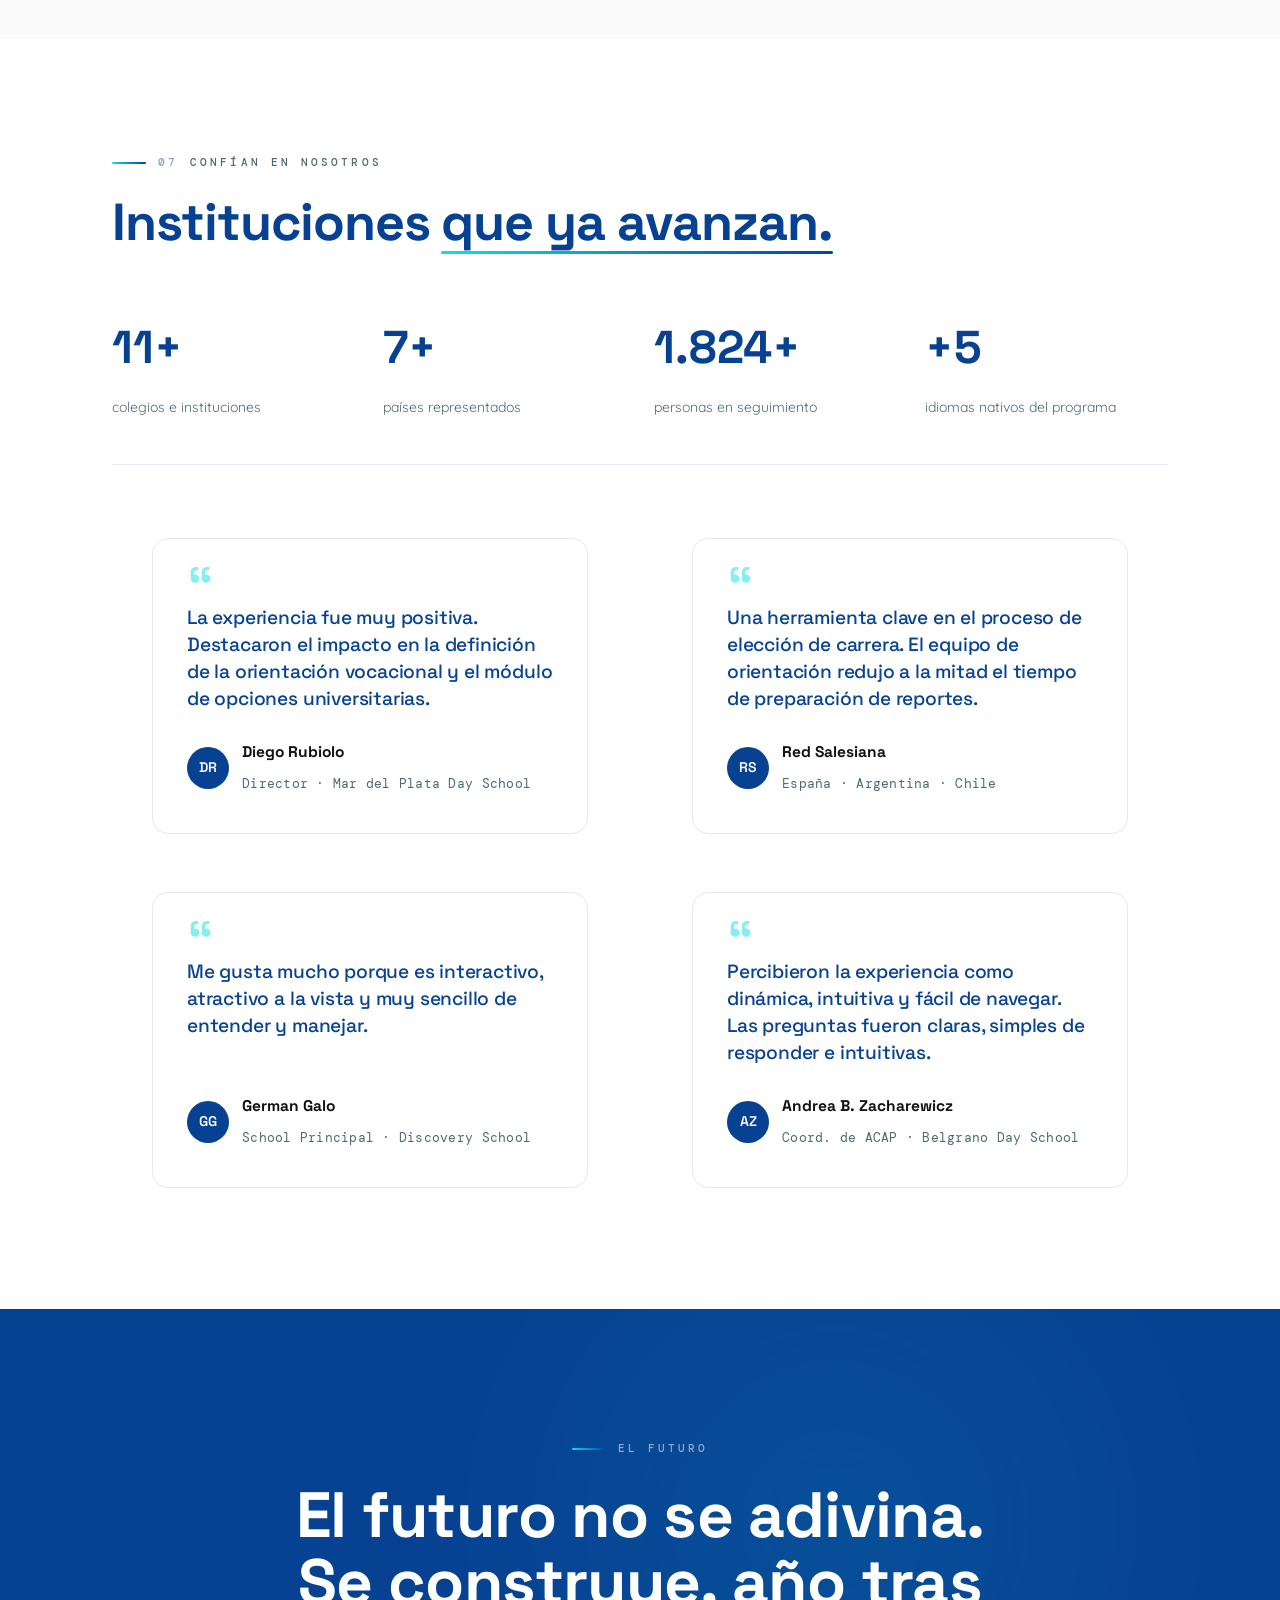
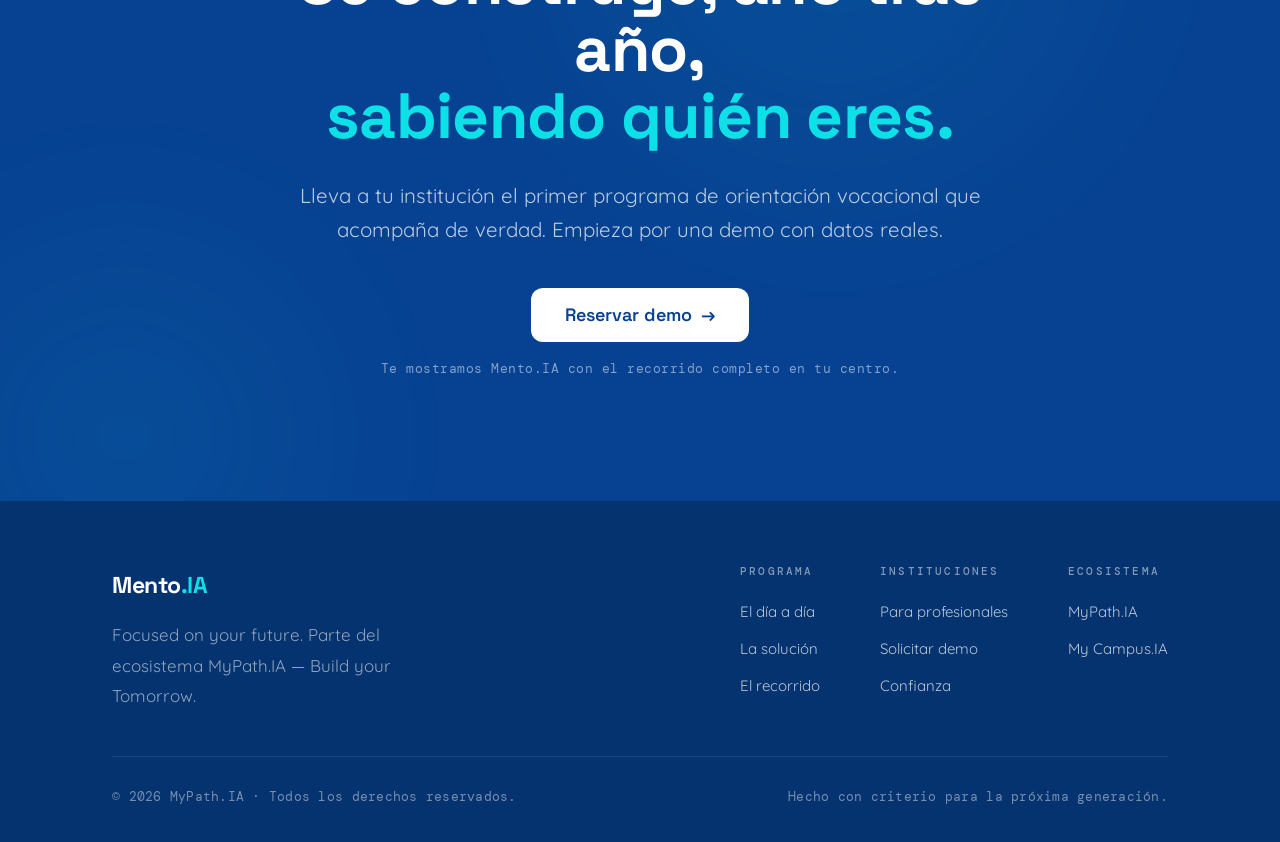
==== commit 429ea6a0: "Add files via upload" ====
--- a/index.html
+++ b/index.html
@@ -9,7 +9,7 @@
 <link href="https://fonts.googleapis.com/css2?family=Space+Grotesk:wght@400;500;600;700&family=Quicksand:wght@400;500;600;700&family=DM+Mono:wght@400;500&family=Sora:wght@500;600;700&family=Nunito+Sans:opsz,wght@6..12,400;6..12,500;6..12,600&display=swap" rel="stylesheet" />
 <link rel="stylesheet" href="_ds/mento-ia-design-system-5acf96c2-5bc8-483d-8b26-3d71d6b9129c/tokens/colors.css" />
 <link rel="stylesheet" href="_ds/mento-ia-design-system-5acf96c2-5bc8-483d-8b26-3d71d6b9129c/tokens/effects.css" />
-<link rel="stylesheet" href="assets/mento-web.css?v=9" />
+<link rel="stylesheet" href="assets/mento-web.css?v=10" />
 </head>
 <body>
 <template id="__bundler_thumbnail" data-bg-color="#074292">
@@ -293,11 +293,92 @@
   </div>
 </section>
 
+<!-- ===================== SISTEMA (Implementación / Ecosistema) ===================== -->
+<section class="section" id="sistema" style="background:var(--gris)" data-screen-label="Sistema">
+  <div class="wrap">
+    <div class="sec-head center reveal">
+      <span class="eyebrow"><i class="sx">06</i><span data-i18n="sys.eyebrow">Cómo funciona</span></span>
+      <h2 class="d2"><span data-i18n="sys.h2a">De la implementación</span> <span class="hl" data-i18n="sys.h2hl">al ecosistema.</span></h2>
+      <p class="lead" style="margin-inline:auto" data-i18n="sys.lead">Un circuito llave en mano dentro de Mento.IA, conectado con el resto de plataformas de MyPath.IA.</p>
+    </div>
+    <div class="sys-tabs reveal" role="tablist">
+      <button type="button" class="sys-tab is-active" data-systab="impl" role="tab" aria-selected="true" data-i18n="sys.tab1">Implementación</button>
+      <button type="button" class="sys-tab" data-systab="eco" role="tab" aria-selected="false" data-i18n="sys.tab2">Ecosistema MyPath.IA</button>
+    </div>
+
+    <!-- Panel: Implementación -->
+    <div class="sys-panel is-active" data-syspanel="impl">
+      <div class="timeline reveal">
+        <div class="tl-track" aria-hidden="true"></div>
+        <div class="tl-step">
+          <div class="tl-node"><span>1</span></div>
+          <div class="tl-body">
+            <span class="tl-dur" data-i18n="sys.i1dur">Sin carga para el colegio</span>
+            <h4 data-i18n="sys.i1t">Inicio</h4>
+            <p data-i18n="sys.i1d">La implementación es 100% de Mento.IA. El colegio no hace nada: solo comparte los datos de los alumnos y nosotros nos encargamos del resto.</p>
+          </div>
+        </div>
+        <div class="tl-step">
+          <div class="tl-node"><span>2</span></div>
+          <div class="tl-body">
+            <span class="tl-dur" data-i18n="sys.i2dur">Duración · 5 horas</span>
+            <h4 data-i18n="sys.i2t">El camino</h4>
+            <p data-i18n="sys.i2d">El alumno comienza el programa que corresponde a su año escolar, con un recorrido guiado de aproximadamente 5 horas.</p>
+          </div>
+        </div>
+        <div class="tl-step">
+          <div class="tl-node"><span>3</span></div>
+          <div class="tl-body">
+            <span class="tl-dur" data-i18n="sys.i3dur">+20 funcionalidades</span>
+            <h4 data-i18n="sys.i3t">Reporte</h4>
+            <p data-i18n="sys.i3d">Finalizado el programa, el docente genera los reportes de cada alumno sin intervención de Mento.IA, con más de 20 funcionalidades a disposición de docentes y coordinadores.</p>
+          </div>
+        </div>
+        <div class="tl-step">
+          <div class="tl-node"><span>4</span></div>
+          <div class="tl-body">
+            <span class="tl-dur" data-i18n="sys.i4dur">Acceso todo el año</span>
+            <h4 data-i18n="sys.i4t">Sin límites</h4>
+            <p data-i18n="sys.i4d">El alumno tiene su reporte digital en su usuario. En los dos últimos años, además, obtiene acceso ilimitado a My Campus.IA —el buscador universitario más potente del mundo— durante todo el año.</p>
+          </div>
+        </div>
+      </div>
+    </div>
+
+    <!-- Panel: Ecosistema -->
+    <div class="sys-panel" data-syspanel="eco">
+      <div class="eco-head reveal">
+        <h3 class="eco-title"><span data-i18n="sys.ecoa">Mento.IA es el nexo entre</span> <span class="hl" data-i18n="sys.ecohl">la etapa escolar y el futuro.</span></h3>
+      </div>
+      <div class="eco-flow reveal">
+        <article class="eco-card">
+          <span class="eco-age" data-i18n="sys.e1age">6–12 años</span>
+          <h4 data-i18n="sys.e1t">My.Wellness</h4>
+          <p data-i18n="sys.e1d">Programa de detección y acompañamiento psicológico y neurológico.</p>
+        </article>
+        <span class="eco-arrow" aria-hidden="true">→</span>
+        <article class="eco-card is-current">
+          <span class="eco-badge" data-i18n="sys.enow">Estás aquí</span>
+          <span class="eco-age" data-i18n="sys.e2age">12–18 años</span>
+          <h4 data-i18n="sys.e2t">Mento.IA</h4>
+          <p data-i18n="sys.e2d">Orientación vocacional longitudinal a lo largo de toda la etapa escolar.</p>
+        </article>
+        <span class="eco-arrow" aria-hidden="true">→</span>
+        <article class="eco-card">
+          <span class="eco-age" data-i18n="sys.e3age">17–18+ años</span>
+          <h4 data-i18n="sys.e3t">My Campus.IA</h4>
+          <p data-i18n="sys.e3d">Decisión universitaria y plan de futuro con el buscador global de carreras.</p>
+        </article>
+      </div>
+    </div>
+  </div>
+</section>
+
 <!-- ===================== CONFIANZA ===================== -->
 <section class="section" id="confianza" style="background:var(--white)" data-screen-label="Confianza">
   <div class="wrap">
     <div class="sec-head reveal">
-      <span class="eyebrow"><i class="sx">06</i><span data-i18n="tru.eyebrow">Confían en nosotros</span></span>
+      <span class="eyebrow"><i class="sx">07</i><span data-i18n="tru.eyebrow">Confían en nosotros</span></span>
       <h2 class="d2"><span data-i18n="tru.h2a">Instituciones</span> <span class="hl" data-i18n="tru.h2hl">que ya avanzan.</span></h2>
     </div>
     <div class="trust-stats reveal">
@@ -431,9 +512,23 @@
 <script>
 window.MENTO_FORM_ENDPOINT = "https://script.google.com/macros/s/AKfycbyDLpiF5FUXrZ2aj5ZgsKrJBwu8873N-y_xE9_LNJm6OkemJN8_DVZ-n4LXk_Uoe6lQ/exec";
 </script>
-<script src="assets/i18n.es.js?v=r1"></script>
-<script src="assets/i18n.en.js?v=r1"></script>
-<script src="assets/i18n.pt.js?v=r1"></script>
+<script src="assets/i18n.es.js?v=r2"></script>
+<script src="assets/i18n.en.js?v=r2"></script>
+<script src="assets/i18n.pt.js?v=r2"></script>
 <script src="assets/app.js?v=r1"></script>
+<script>
+(function(){
+  var tabs=document.querySelectorAll('.sys-tab');
+  tabs.forEach(function(t){t.addEventListener('click',function(){
+    var key=t.getAttribute('data-systab');
+    tabs.forEach(function(x){var on=x===t;x.classList.toggle('is-active',on);x.setAttribute('aria-selected',on?'true':'false');});
+    document.querySelectorAll('.sys-panel').forEach(function(p){
+      var on=p.getAttribute('data-syspanel')===key;
+      p.classList.toggle('is-active',on);
+      if(on)p.querySelectorAll('.reveal').forEach(function(r){r.classList.add('in');});
+    });
+  });});
+})();
+</script>
 </body>
 </html>
--- a/assets/mento-web.css
+++ b/assets/mento-web.css
@@ -320,8 +320,44 @@
 .tw-opts button{padding:10px 14px;border-radius:10px;border:1px solid var(--border);background:#fff;cursor:pointer;font-family:var(--display);font-size:14px;color:var(--ink);text-align:left;transition:.15s}
 .tw-opts button.active{border-color:var(--azul);background:rgba(7,66,146,.05);color:var(--azul)}
 
+/* ---------- sistema: tabs / timeline / ecosistema ---------- */
+.sys-tabs{display:flex;justify-content:center;gap:10px;margin:0 0 56px;flex-wrap:wrap}
+.sys-tab{font-family:var(--display);font-weight:600;font-size:16px;padding:13px 28px;border-radius:999px;border:1px solid var(--border);background:var(--white);color:var(--spa);cursor:pointer;transition:all .2s var(--ease-primary,ease)}
+.sys-tab:hover{border-color:rgba(7,66,146,.35);color:var(--azul)}
+.sys-tab.is-active{background:var(--azul);color:var(--white);border-color:var(--azul)}
+.sys-panel{display:none}
+.sys-panel.is-active{display:block;animation:sysFade .5s var(--ease-primary,ease)}
+@keyframes sysFade{from{opacity:0;transform:translateY(12px)}to{opacity:1;transform:none}}
+/* timeline */
+.timeline{position:relative;display:grid;grid-template-columns:repeat(4,1fr);gap:26px}
+.tl-track{position:absolute;top:23px;left:calc(12.5% );right:calc(12.5%);height:2px;background:linear-gradient(90deg,var(--cyan),var(--navy));opacity:.35;border-radius:2px}
+.tl-step{position:relative;display:flex;flex-direction:column;align-items:flex-start}
+.tl-node{width:48px;height:48px;border-radius:50%;background:var(--white);border:2px solid var(--azul);display:flex;align-items:center;justify-content:center;position:relative;z-index:1;margin-bottom:22px}
+.tl-node span{font-family:var(--display);font-weight:700;font-size:19px;color:var(--azul)}
+.tl-step:last-child .tl-node{background:var(--azul)}
+.tl-step:last-child .tl-node span{color:var(--white)}
+.tl-dur{font-family:var(--mono);font-size:10px;letter-spacing:.14em;text-transform:uppercase;color:var(--cyan);filter:brightness(.72);font-weight:500}
+.tl-body h4{font-size:21px;margin:8px 0 10px;color:var(--azul)}
+.tl-body p{font-size:15.5px;line-height:1.65;color:var(--spa)}
+/* ecosistema */
+.eco-head{max-width:820px;margin:0 auto 44px;text-align:center}
+.eco-title{font-size:clamp(24px,3vw,38px);line-height:1.12;letter-spacing:-.01em}
+.eco-flow{display:flex;align-items:stretch;justify-content:center;gap:14px;flex-wrap:nowrap}
+.eco-card{flex:1;background:var(--gris);border:1px solid var(--border);border-radius:16px;padding:30px 28px;position:relative;transition:box-shadow .25s,transform .25s var(--ease-primary,ease),border-color .25s}
+.eco-card:hover{box-shadow:var(--shadow-md,0 6px 20px rgba(7,66,146,.08));transform:translateY(-2px)}
+.eco-card.is-current{background:var(--white);border-color:var(--azul);box-shadow:var(--shadow-md,0 6px 20px rgba(7,66,146,.08))}
+.eco-card.is-current::before{content:"";position:absolute;top:0;left:0;right:0;height:3px;background:var(--grad);border-radius:16px 16px 0 0}
+.eco-badge{position:absolute;top:-11px;left:28px;font-family:var(--mono);font-size:9px;letter-spacing:.14em;text-transform:uppercase;color:var(--white);background:var(--azul);padding:4px 11px;border-radius:999px}
+.eco-age{font-family:var(--mono);font-size:11px;letter-spacing:.16em;text-transform:uppercase;color:var(--spa)}
+.eco-card h4{font-size:23px;margin:12px 0 10px;color:var(--azul)}
+.eco-card.is-current h4{color:var(--azul)}
+.eco-card p{font-size:15px;line-height:1.6;color:var(--spa)}
+.eco-arrow{align-self:center;font-family:var(--display);font-size:26px;color:var(--cyan);flex:none;filter:brightness(.85)}
+
 /* ---------- responsive ---------- */
 @media(max-width:960px){
+  .timeline{grid-template-columns:1fr 1fr;gap:36px 26px}
+  .tl-track{display:none}
   .hero-inner{display:block}
   .sol-layout{grid-template-columns:1fr;gap:36px}
   .phasecard{grid-template-columns:1fr;gap:24px}
@@ -339,6 +375,13 @@
   .wrap{padding-inline:22px}
   .hero{padding:130px 0 72px;min-height:auto}
   .pain-grid{grid-template-columns:1fr}
+  .timeline{grid-template-columns:1fr;gap:0}
+  .tl-step{flex-direction:row;gap:20px;padding-bottom:34px;position:relative}
+  .tl-step::before{content:"";position:absolute;left:23px;top:48px;bottom:0;width:2px;background:linear-gradient(var(--cyan),var(--navy));opacity:.3}
+  .tl-step:last-child::before{display:none}
+  .tl-node{margin-bottom:0;flex:none}
+  .eco-flow{flex-direction:column;gap:22px}
+  .eco-arrow{transform:rotate(90deg)}
   .grid.g3,.grid.g4{grid-template-columns:1fr}
   .stats,.stats.tri,.trust-stats{grid-template-columns:1fr 1fr}
   .frow{grid-template-columns:1fr}
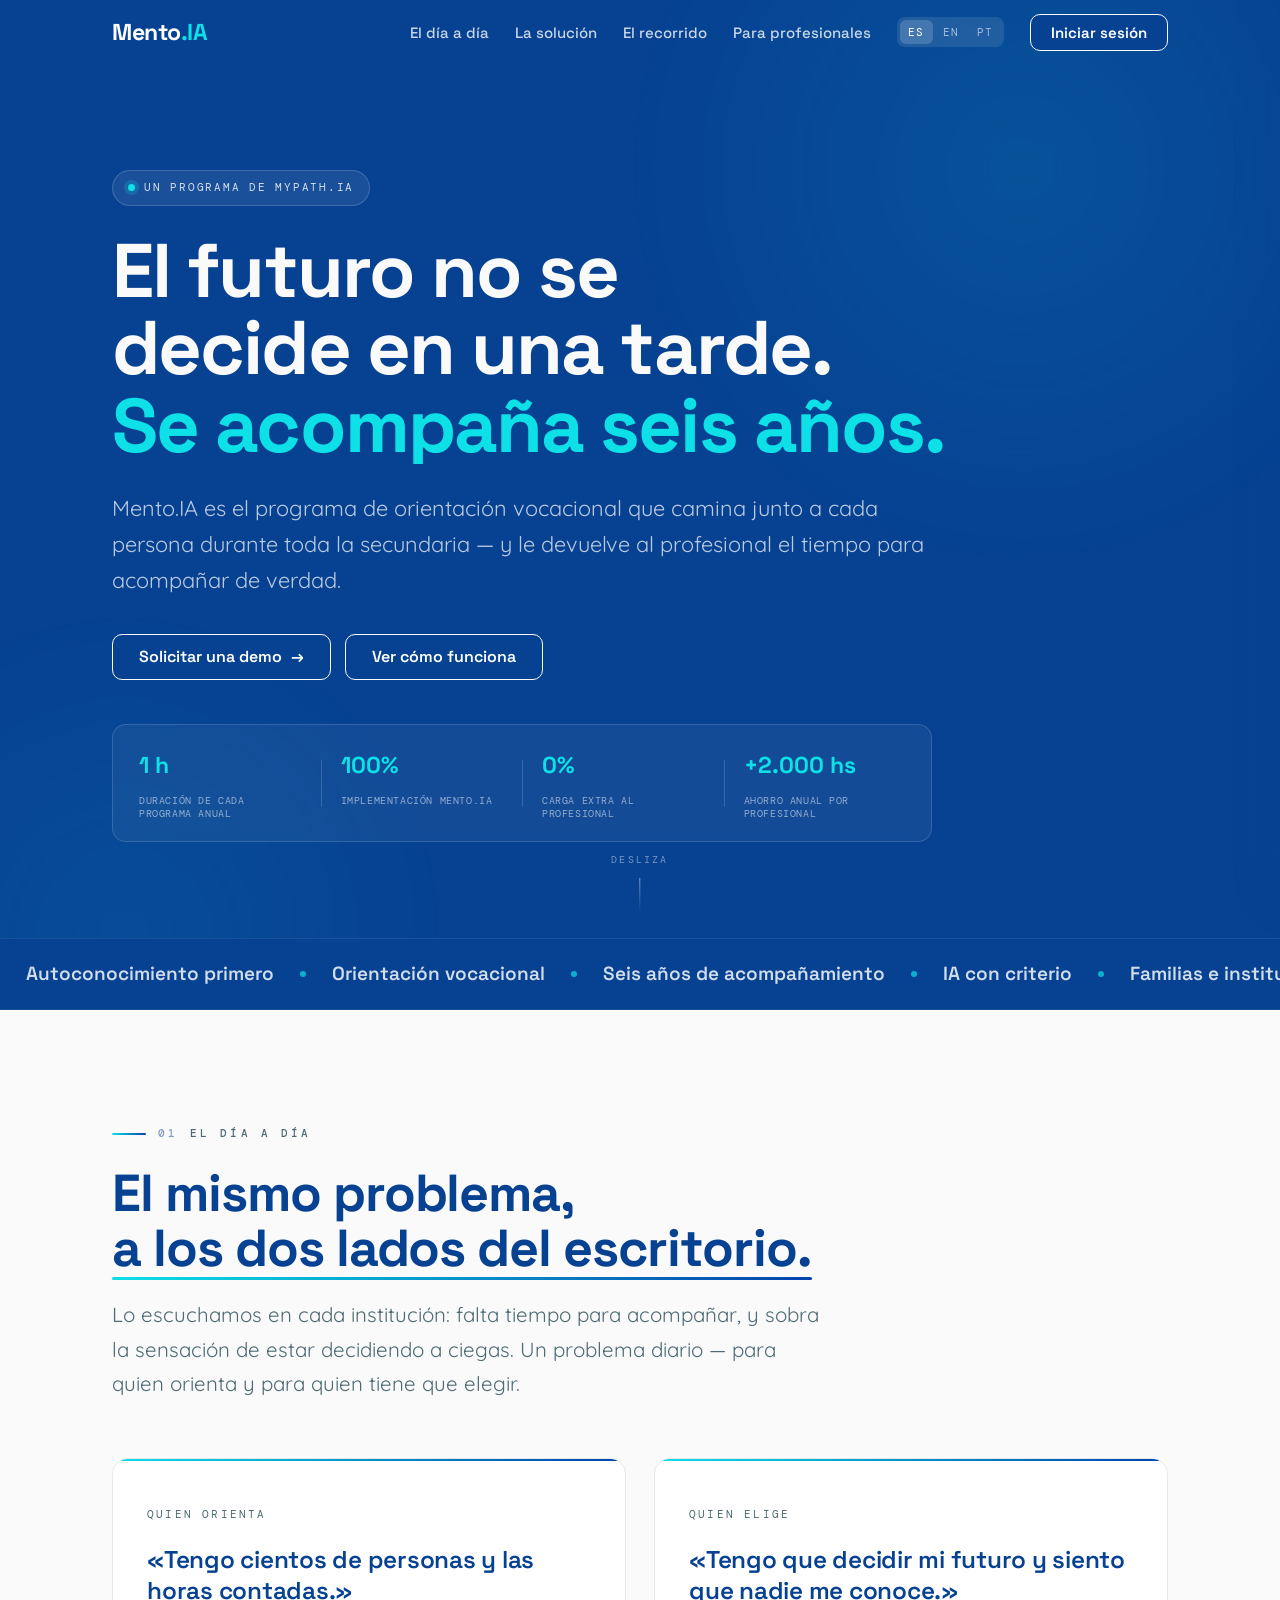
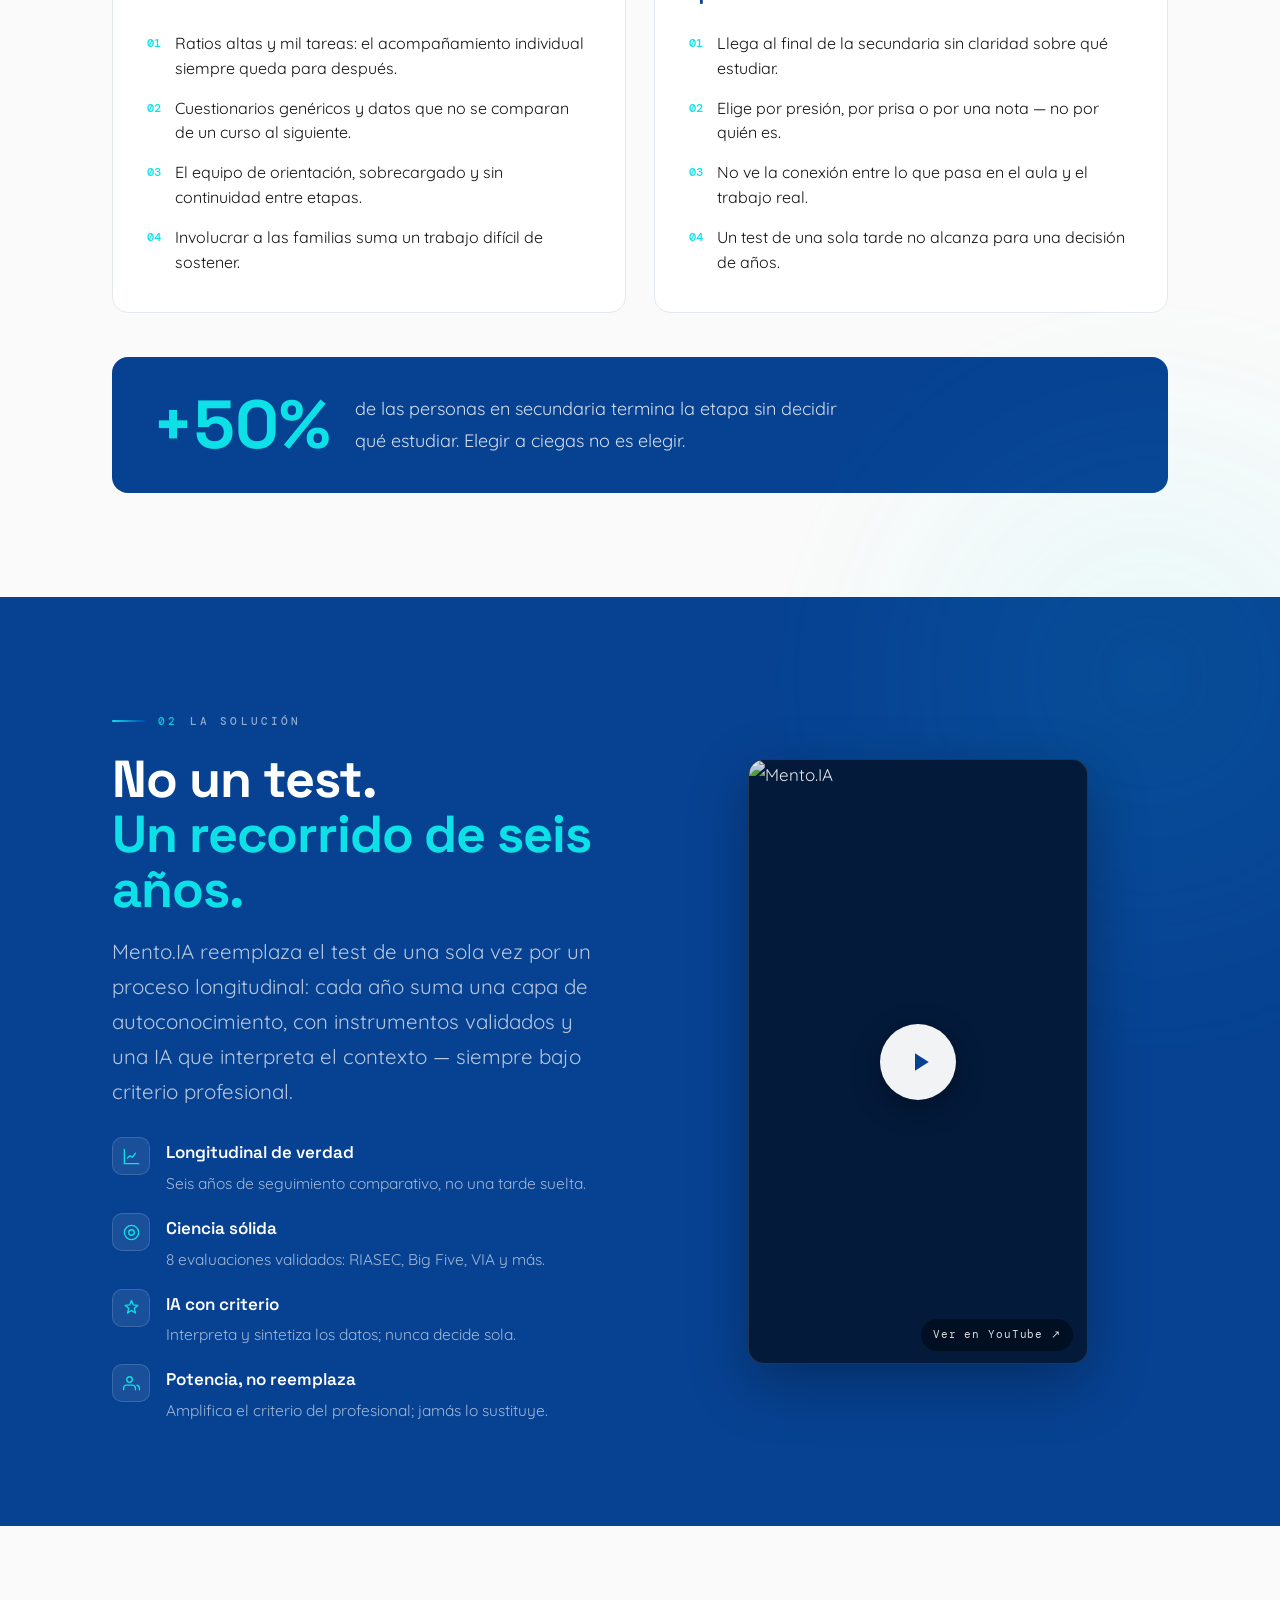
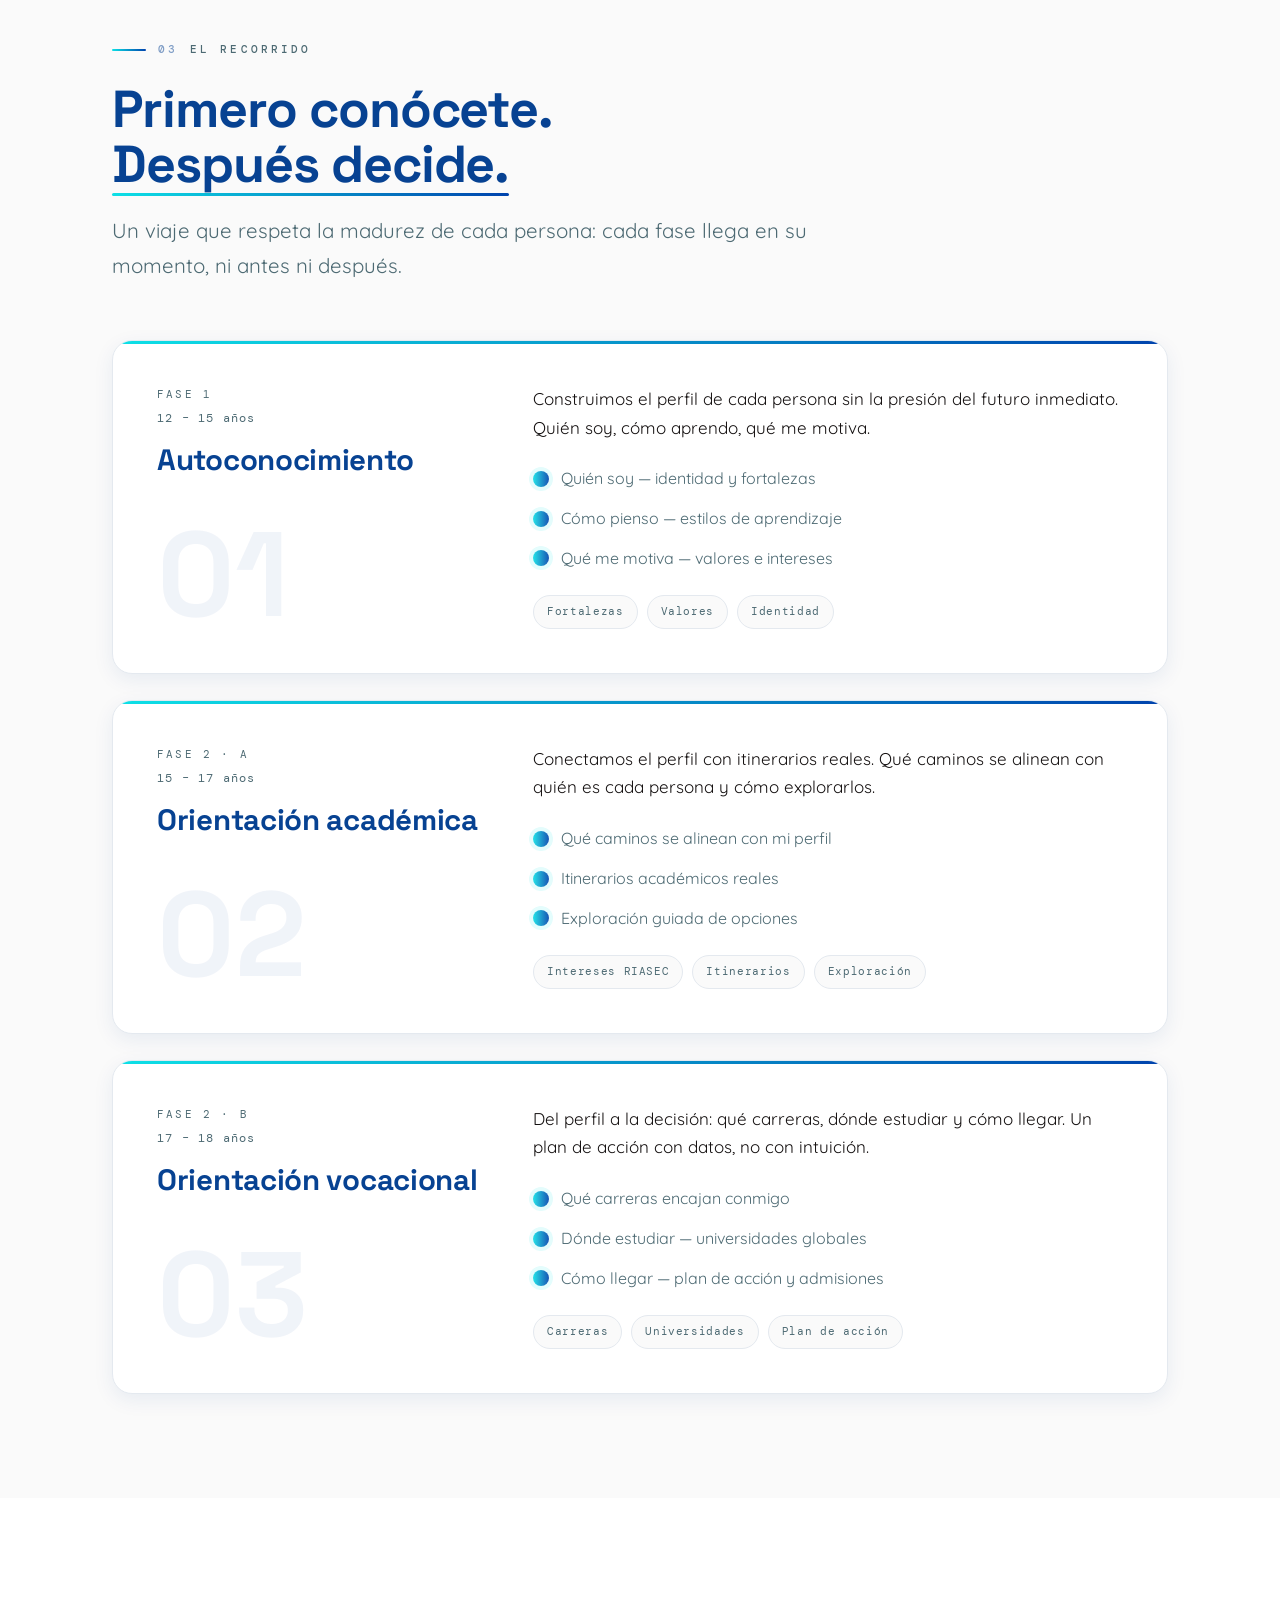
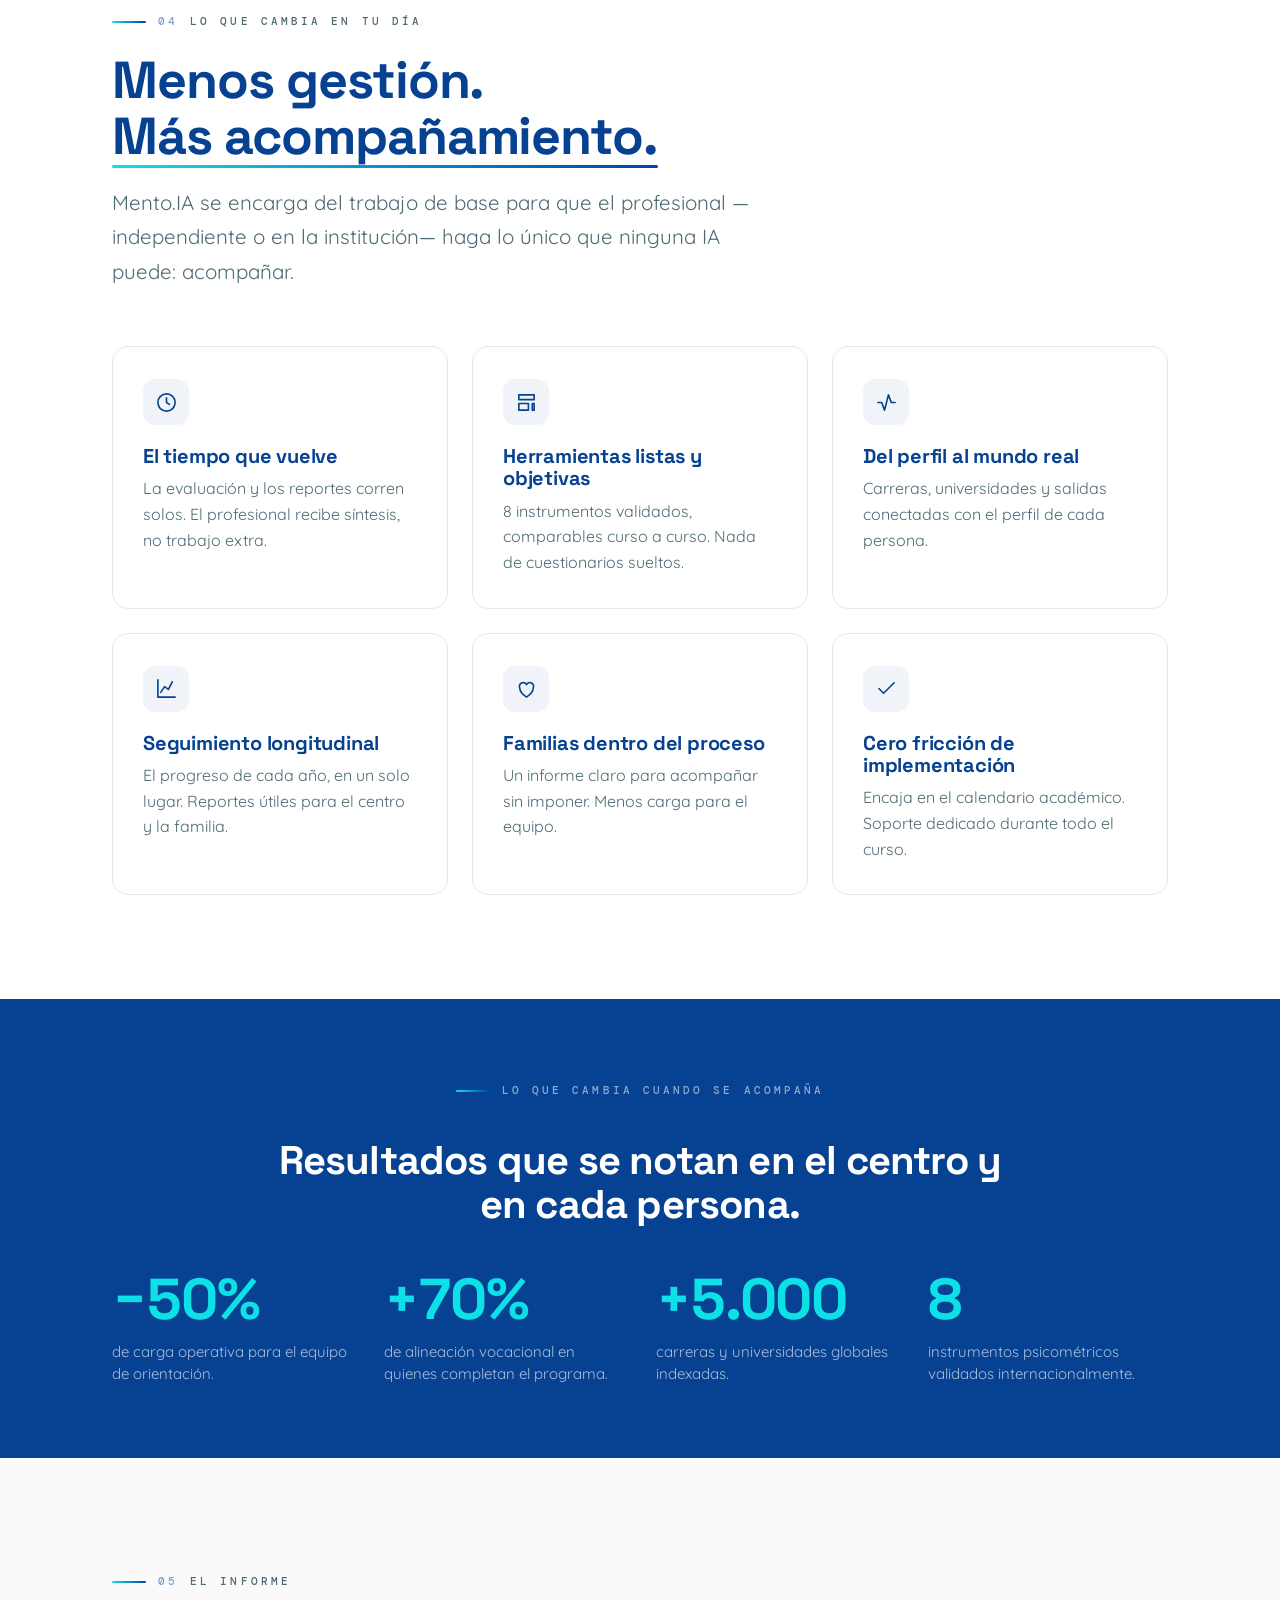
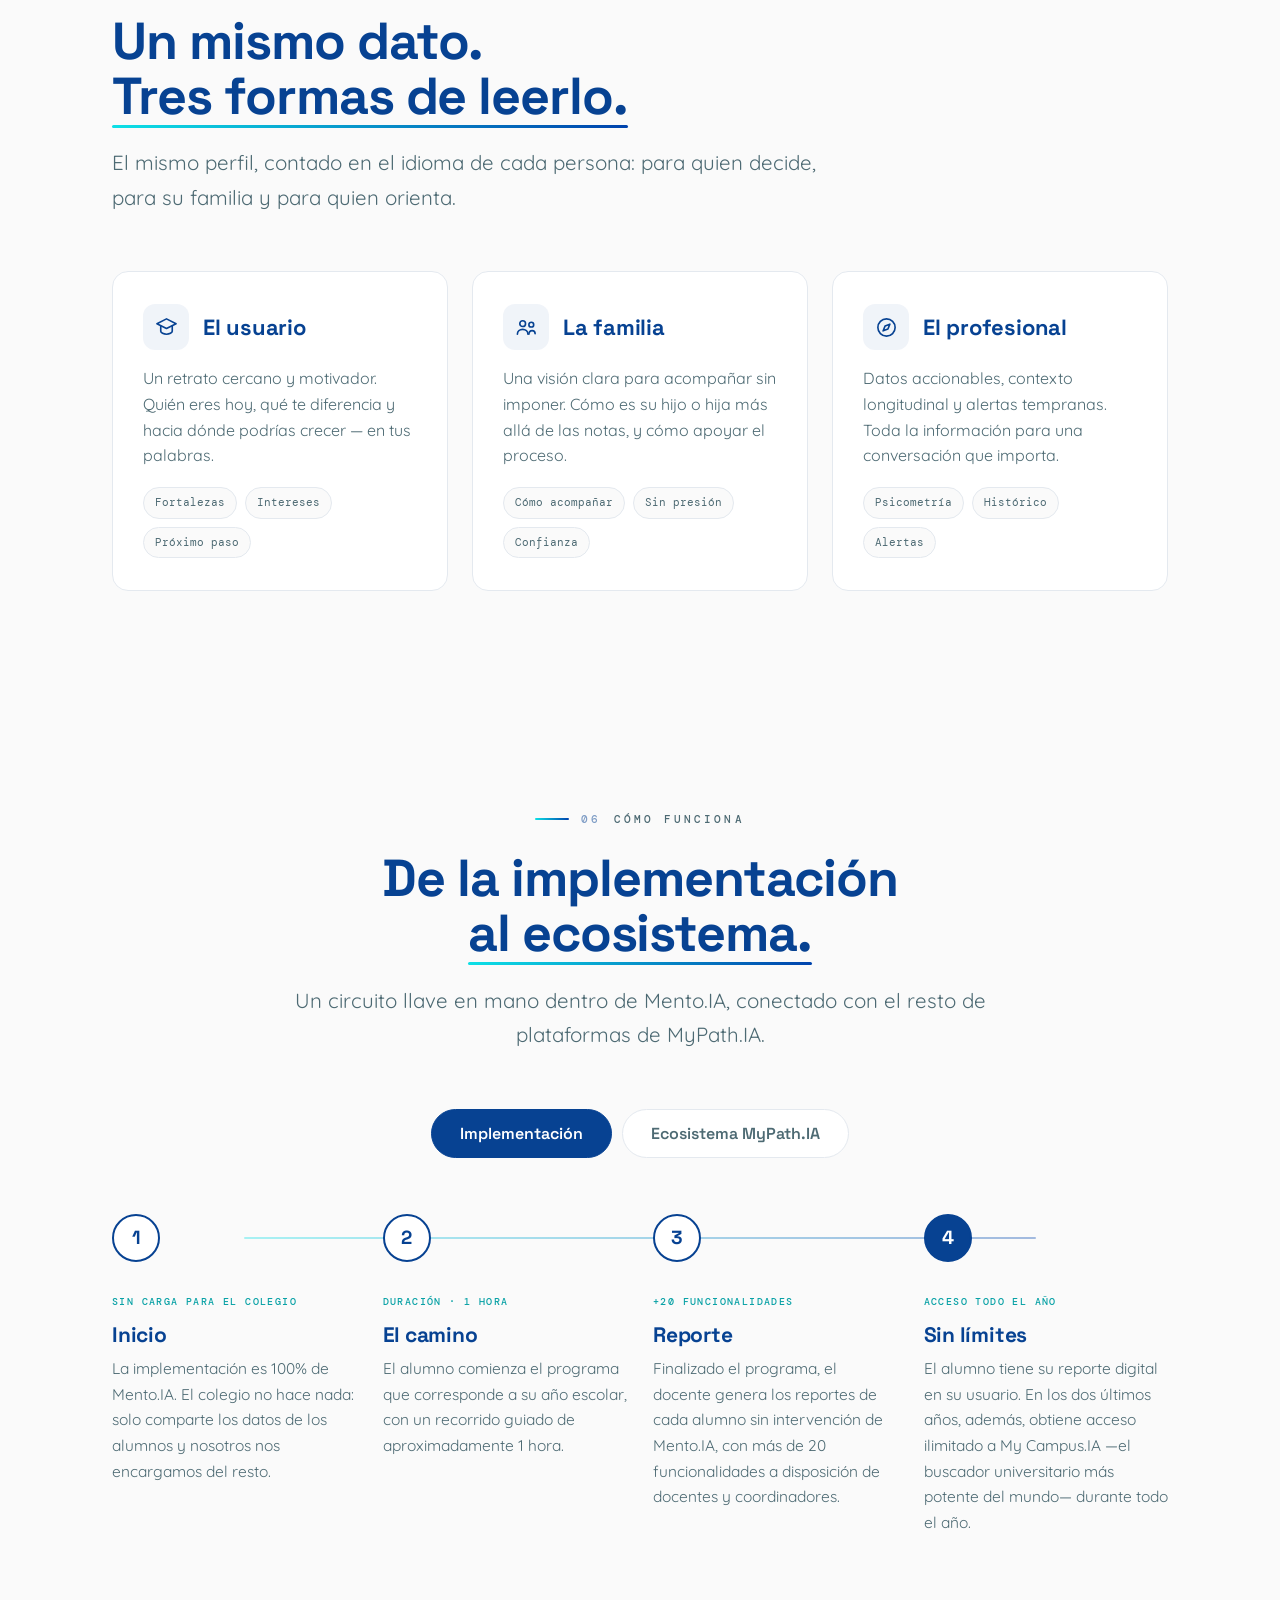
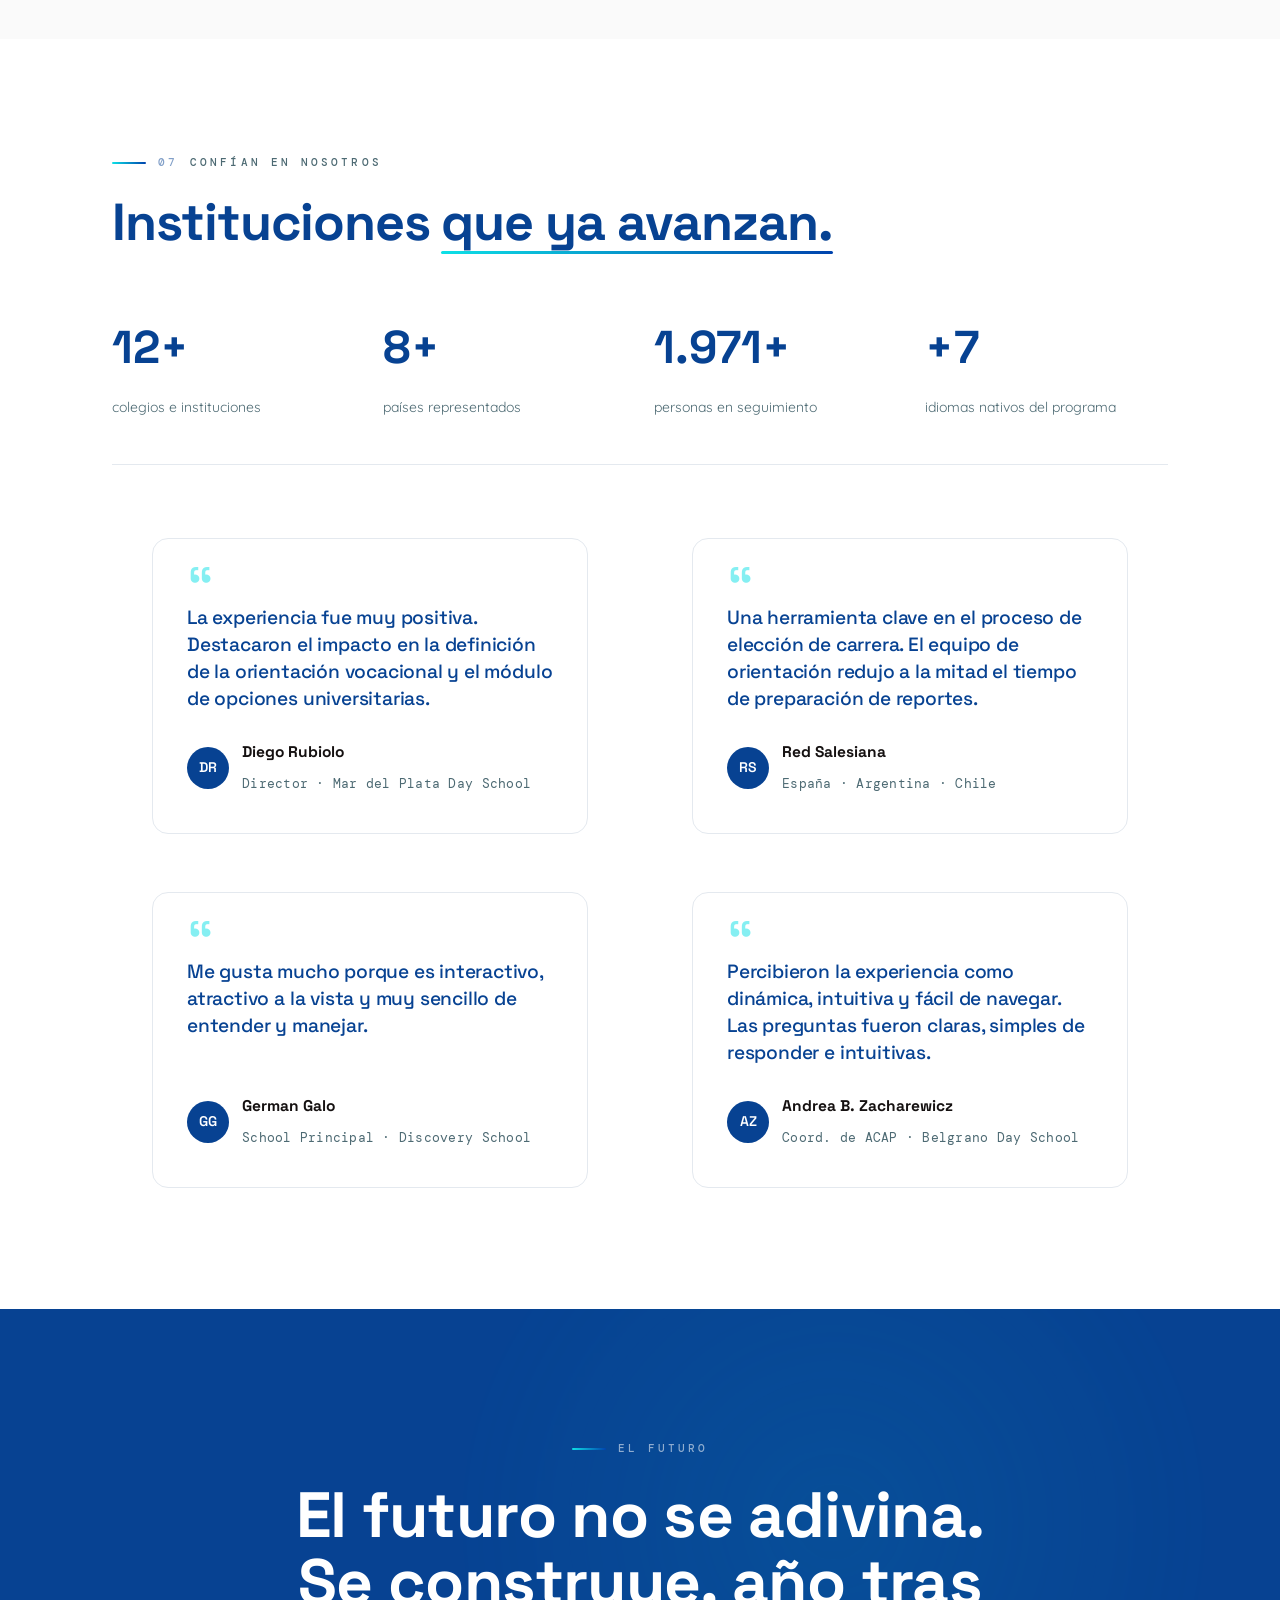
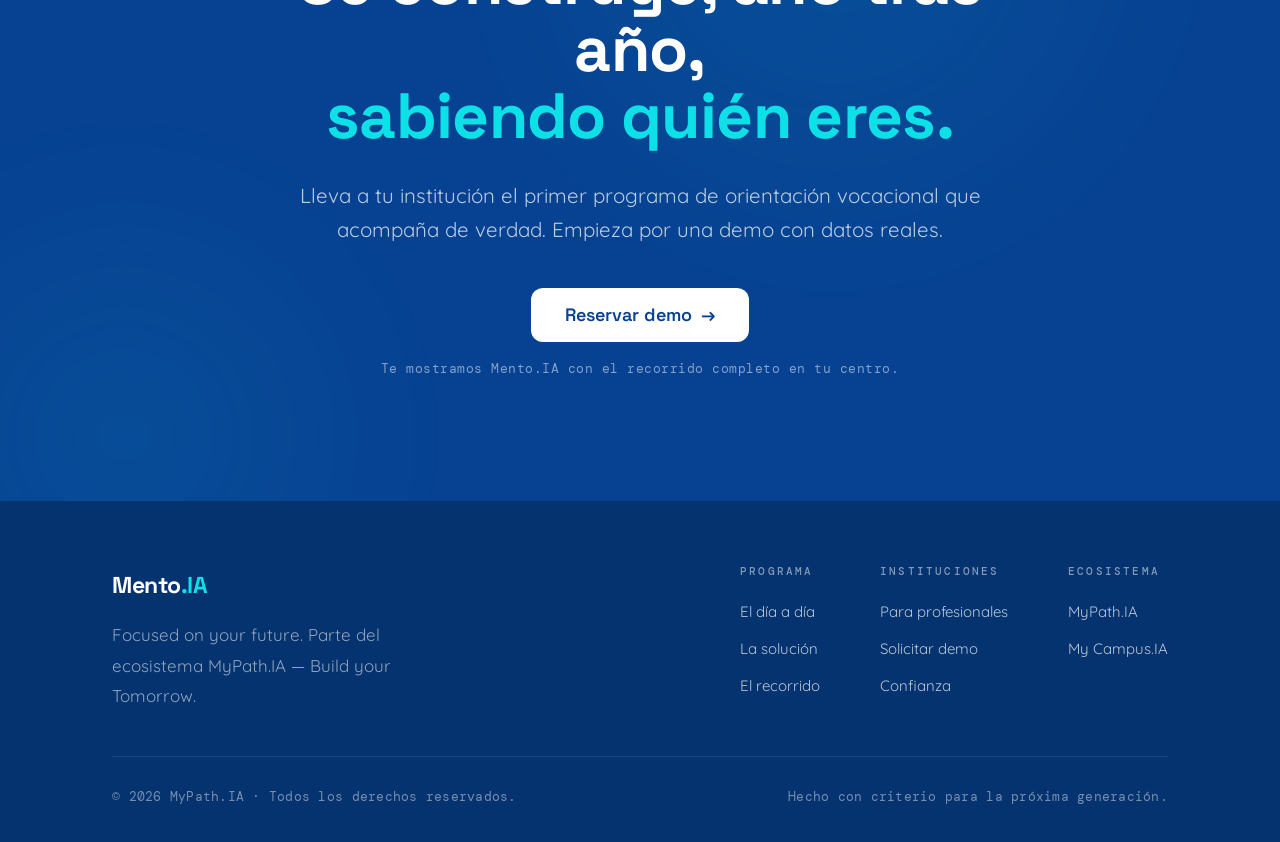
==== commit 2ed115e6: "Add files via upload" ====
--- a/index.html
+++ b/index.html
@@ -9,7 +9,7 @@
 <link href="https://fonts.googleapis.com/css2?family=Space+Grotesk:wght@400;500;600;700&family=Quicksand:wght@400;500;600;700&family=DM+Mono:wght@400;500&family=Sora:wght@500;600;700&family=Nunito+Sans:opsz,wght@6..12,400;6..12,500;6..12,600&display=swap" rel="stylesheet" />
 <link rel="stylesheet" href="_ds/mento-ia-design-system-5acf96c2-5bc8-483d-8b26-3d71d6b9129c/tokens/colors.css" />
 <link rel="stylesheet" href="_ds/mento-ia-design-system-5acf96c2-5bc8-483d-8b26-3d71d6b9129c/tokens/effects.css" />
-<link rel="stylesheet" href="assets/mento-web.css?v=10" />
+<link rel="stylesheet" href="assets/mento-web.css?v=11" />
 </head>
 <body>
 <template id="__bundler_thumbnail" data-bg-color="#074292">
@@ -67,7 +67,7 @@
         <a href="#solucion" class="btn btn-ghost on-dark" style="border:1px solid #fafafa"><span data-i18n="hero.cta2">Ver cómo funciona</span></a>
       </div>
       <div class="hero-meta">
-        <div class="m"><b data-i18n="hero.m1n">5 hs</b><span data-i18n="hero.m1l">Duración de cada programa anual</span></div>
+        <div class="m"><b data-i18n="hero.m1n">1 h</b><span data-i18n="hero.m1l">Duración de cada programa anual</span></div>
         <div class="m"><b data-i18n="hero.m2n">100%</b><span data-i18n="hero.m2l">Implementación Mento.IA</span></div>
         <div class="m"><b data-i18n="hero.m3n">0%</b><span data-i18n="hero.m3l">Carga extra al profesional</span></div>
         <div class="m"><b data-i18n="hero.m4n">+2.000 hs</b><span data-i18n="hero.m4l">Ahorro anual por profesional</span></div>
@@ -321,9 +321,9 @@
         <div class="tl-step">
           <div class="tl-node"><span>2</span></div>
           <div class="tl-body">
-            <span class="tl-dur" data-i18n="sys.i2dur">Duración · 5 horas</span>
+            <span class="tl-dur" data-i18n="sys.i2dur">Duración · 1 hora</span>
             <h4 data-i18n="sys.i2t">El camino</h4>
-            <p data-i18n="sys.i2d">El alumno comienza el programa que corresponde a su año escolar, con un recorrido guiado de aproximadamente 5 horas.</p>
+            <p data-i18n="sys.i2d">El alumno comienza el programa que corresponde a su año escolar, con un recorrido guiado de aproximadamente 1 hora.</p>
           </div>
         </div>
         <div class="tl-step">
@@ -385,7 +385,7 @@
       <div class="tstat"><div class="num count" data-i18n="tru.s1n">12+</div><div class="lbl" data-i18n="tru.s1l">colegios e instituciones</div></div>
       <div class="tstat"><div class="num count" data-i18n="tru.s2n">8+</div><div class="lbl" data-i18n="tru.s2l">países representados</div></div>
       <div class="tstat"><div class="num count" data-i18n="tru.s3n">2.000+</div><div class="lbl" data-i18n="tru.s3l">personas en seguimiento</div></div>
-      <div class="tstat"><div class="num count" data-i18n="tru.s4n">+5</div><div class="lbl" data-i18n="tru.s4l">idiomas nativos del programa</div></div>
+      <div class="tstat"><div class="num count" data-i18n="tru.s4n">+7</div><div class="lbl" data-i18n="tru.s4l">idiomas nativos del programa</div></div>
     </div>
     <div class="tgrid reveal">
       <figure class="tcard"><div class="qm">“</div><p data-i18n="tru.q1">La experiencia fue muy positiva. Destacaron el impacto en la definición de la orientación vocacional y el módulo de opciones universitarias.</p><figcaption class="by"><span class="av">DR</span><span><b data-i18n="tru.q1by">Diego Rubiolo</b><span data-i18n="tru.q1role">Director · Mar del Plata Day School</span></span></figcaption></figure>
@@ -512,9 +512,9 @@
 <script>
 window.MENTO_FORM_ENDPOINT = "https://script.google.com/macros/s/AKfycbyDLpiF5FUXrZ2aj5ZgsKrJBwu8873N-y_xE9_LNJm6OkemJN8_DVZ-n4LXk_Uoe6lQ/exec";
 </script>
-<script src="assets/i18n.es.js?v=r2"></script>
-<script src="assets/i18n.en.js?v=r2"></script>
-<script src="assets/i18n.pt.js?v=r2"></script>
+<script src="assets/i18n.es.js?v=r3"></script>
+<script src="assets/i18n.en.js?v=r3"></script>
+<script src="assets/i18n.pt.js?v=r3"></script>
 <script src="assets/app.js?v=r1"></script>
 <script>
 (function(){
